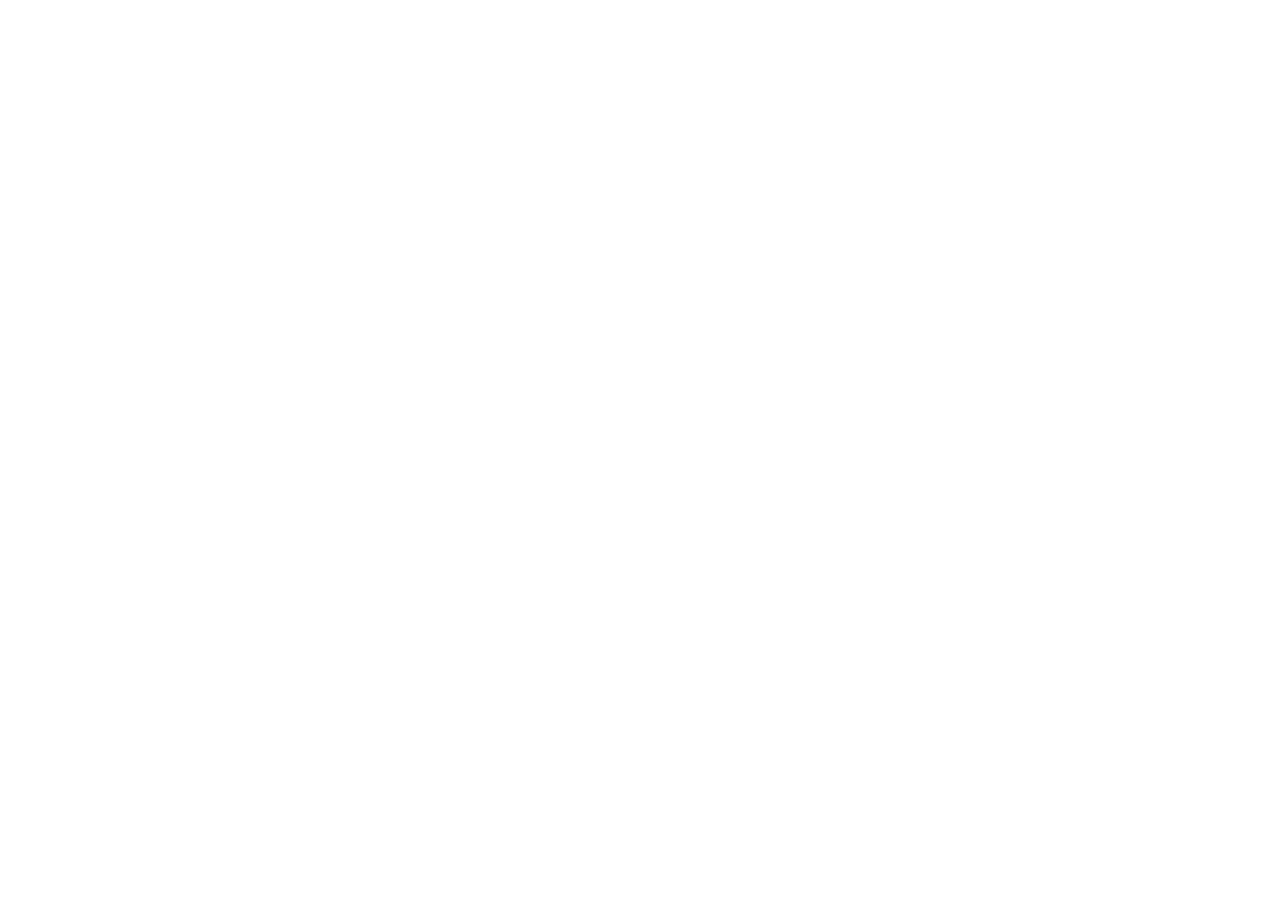
==== index.html @ 61882169 "Shabikny" ====
<!doctype html>
<html lang="en">

<head>
  <meta charset="utf-8">
  <title>Shabikny</title>
  <base href="/">
  <meta name="viewport" content="width=device-width, initial-scale=1">
  <link rel="icon" type="image/x-icon" href="favicon.ico">
  <link href="https://fonts.googleapis.com/css?family=Roboto:300,400,500&display=swap" rel="stylesheet">
  <link href="https://fonts.googleapis.com/icon?family=Material+Icons" rel="stylesheet">
  <link rel="stylesheet" href="https://www.w3schools.com/w3css/4/w3.css">
  <link rel="stylesheet" href="https://www.w3schools.com/lib/w3-theme-black.css">
  <link rel="stylesheet" href="https://cdnjs.cloudflare.com/ajax/libs/font-awesome/4.7.0/css/font-awesome.min.css">
</head>

<body>
  <app-root></app-root>
<script src="runtime-es2015.js" type="module"></script><script src="runtime-es5.js" nomodule defer></script><script src="polyfills-es5.js" nomodule defer></script><script src="polyfills-es2015.js" type="module"></script><script src="styles-es2015.js" type="module"></script><script src="styles-es5.js" nomodule defer></script><script src="vendor-es2015.js" type="module"></script><script src="vendor-es5.js" nomodule defer></script><script src="main-es2015.js" type="module"></script><script src="main-es5.js" nomodule defer></script></body>

</html>
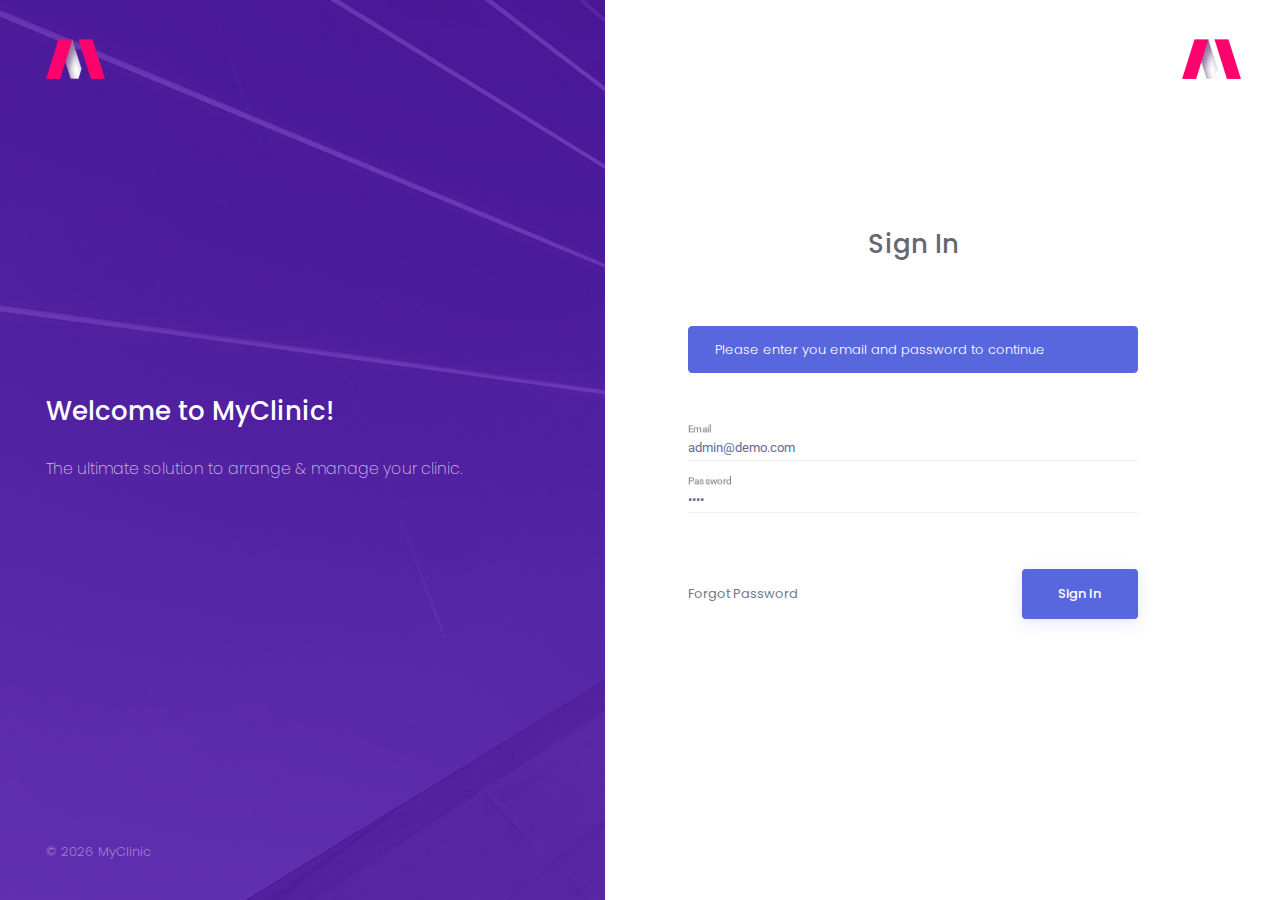
==== commit f8d8b89e: "MyClinic" ====
--- a/index.html
+++ b/index.html
@@ -1,21 +1,35 @@
 <!doctype html>
+<!--
+Theme: Metronic - The Ultimate Bootstrap Admin Theme
+Author: KeenThemes
+Website: http://www.keenthemes.com/
+Contact: support@keenthemes.com
+Follow: www.twitter.com/keenthemes
+Dribbble: www.dribbble.com/keenthemes
+Like: www.facebook.com/keenthemes
+License: You must have a valid license purchased only from https://themeforest.net/item/metronic-responsive-admin-dashboard-template/4021469/ in order to legally use the theme for your project.
+-->
 <html lang="en">
 
 <head>
-  <meta charset="utf-8">
-  <title>Shabikny</title>
-  <base href="/">
-  <meta name="viewport" content="width=device-width, initial-scale=1">
-  <link rel="icon" type="image/x-icon" href="favicon.ico">
-  <link href="https://fonts.googleapis.com/css?family=Roboto:300,400,500&display=swap" rel="stylesheet">
-  <link href="https://fonts.googleapis.com/icon?family=Material+Icons" rel="stylesheet">
-  <link rel="stylesheet" href="https://www.w3schools.com/w3css/4/w3.css">
-  <link rel="stylesheet" href="https://www.w3schools.com/lib/w3-theme-black.css">
-  <link rel="stylesheet" href="https://cdnjs.cloudflare.com/ajax/libs/font-awesome/4.7.0/css/font-awesome.min.css">
-</head>
+	<meta charset="utf-8">
+	<title>Metronic | Angular Demo</title>
+	<base href="/">
 
-<body>
-  <app-root></app-root>
-<script src="runtime-es2015.js" type="module"></script><script src="runtime-es5.js" nomodule defer></script><script src="polyfills-es5.js" nomodule defer></script><script src="polyfills-es2015.js" type="module"></script><script src="styles-es2015.js" type="module"></script><script src="styles-es5.js" nomodule defer></script><script src="vendor-es2015.js" type="module"></script><script src="vendor-es5.js" nomodule defer></script><script src="main-es2015.js" type="module"></script><script src="main-es5.js" nomodule defer></script></body>
+	<meta name="viewport" content="width=device-width, initial-scale=1">
+	<link rel="icon" type="image/x-icon" href="./assets/media/logos/favicon.ico">
+	<link href="https://fonts.googleapis.com/css?family=Poppins:300,400,500,600,700|Roboto:300,400,500,600,700" rel="stylesheet">
+
+	<script src="assets/js/global/components/base/util.js" type="application/javascript"></script>
+	<script src="assets/js/global/components/base/header.js" type="application/javascript"></script>
+	<script src="assets/js/global/components/base/menu.js" type="application/javascript"></script>
+	<script src="assets/js/global/components/base/offcanvas.js" type="application/javascript"></script>
+	<script src="assets/js/global/components/base/scrolltop.js" type="application/javascript"></script>
+	<script src="assets/js/global/components/base/toggle.js" type="application/javascript"></script>
+	<script src="assets/js/global/components/base/dialog.js" type="application/javascript"></script>
+	<script src="assets/js/global/components/base/wizard.js" type="application/javascript"></script>
+<link rel="stylesheet" href="styles.fde27411125c45c0a2b6.css"></head>
+
+<body kt-root><script src="runtime.5b8674926653d97245d5.js"></script><script src="polyfills-es5.cee3c1b60bf118db6c8b.js" nomodule></script><script src="polyfills.33079eadf3aae52dfdfa.js"></script><script src="main.d220996e0003d3b211d5.js"></script></body>
 
 </html>
--- a/styles.fde27411125c45c0a2b6.css
+++ b/styles.fde27411125c45c0a2b6.css
@@ -0,0 +1,28 @@
+@charset "UTF-8";.mat-input-element{caret-color:#3f51b5;caret-color:#5d78ff}.mat-accent .mat-input-element{caret-color:#ff4081}.mat-form-field-invalid .mat-input-element,.mat-warn .mat-input-element{caret-color:#f44336}.mat-progress-bar-background{fill:#c5cae9}.mat-progress-bar.mat-accent .mat-progress-bar-background{fill:#ff80ab}.mat-progress-bar.mat-warn .mat-progress-bar-background{fill:#ffcdd2}.mat-progress-spinner circle,.mat-spinner circle{stroke:#3f51b5;stroke:#5d78ff}.mat-progress-spinner.mat-accent circle,.mat-spinner.mat-accent circle{stroke:#ff4081}.mat-progress-spinner.mat-warn circle,.mat-spinner.mat-warn circle{stroke:#f44336}@font-face{font-family:'Material Icons';font-style:normal;font-weight:400;src:url(MaterialIcons-Regular.e79bfd88537def476913.eot);src:local('Material Icons'),local('MaterialIcons-Regular'),url(MaterialIcons-Regular.570eb83859dc23dd0eec.woff2) format('woff2'),url(MaterialIcons-Regular.012cf6a10129e2275d79.woff) format('woff'),url(MaterialIcons-Regular.a37b0c01c0baf1888ca8.ttf) format('truetype')}.material-icons{font-family:'Material Icons';font-weight:400;font-style:normal;display:inline-block;line-height:1;text-transform:none;letter-spacing:normal;word-wrap:normal;white-space:nowrap;direction:ltr;-webkit-font-smoothing:antialiased;text-rendering:optimizeLegibility;-moz-osx-font-smoothing:grayscale;-webkit-font-feature-settings:'liga';font-feature-settings:'liga'}.hljs{display:block;overflow-x:auto;padding:.5em;background:#fff;color:#000}.hljs-comment,.hljs-quote{color:#800}.hljs-keyword,.hljs-name,.hljs-section,.hljs-selector-tag,.hljs-title{color:#008}.hljs-template-variable,.hljs-variable{color:#660}.hljs-regexp,.hljs-selector-attr,.hljs-selector-pseudo,.hljs-string{color:#080}.hljs-bullet,.hljs-link,.hljs-literal,.hljs-meta,.hljs-number,.hljs-symbol{color:#066}.hljs-attr,.hljs-built_in,.hljs-builtin-name,.hljs-doctag,.hljs-params,.hljs-title,.hljs-type{color:#606}.hljs-attribute,.hljs-subst{color:#000}.hljs-formula{background-color:#eee;font-style:italic}.hljs-selector-class,.hljs-selector-id{color:#9b703f}.hljs-addition{background-color:#baeeba}.hljs-deletion{background-color:#ffc8bd}.hljs-doctag,.hljs-strong{font-weight:700}.hljs-emphasis{font-style:italic}@media (min-width:1025px){.kt-header-base-light .kt-header{background-color:#fff;border-bottom:1px solid #eff0f6}.kt-header--fixed:not(.kt-subheader--fixed) .kt-header-base-light .kt-header{border-bottom:0;box-shadow:0 0 40px 0 rgba(82,63,105,.1)}.kt-header-base-light .kt-header .kt-header-menu .kt-menu__nav>.kt-menu__item>.kt-menu__link{border-radius:4px}.kt-header-base-light .kt-header .kt-header-menu .kt-menu__nav>.kt-menu__item>.kt-menu__link .kt-menu__link-text{color:#6c7293;font-weight:500}.kt-header-base-light .kt-header .kt-header-menu .kt-menu__nav>.kt-menu__item>.kt-menu__link .kt-menu__hor-arrow,.kt-header-base-light .kt-header .kt-header-menu .kt-menu__nav>.kt-menu__item>.kt-menu__link .kt-menu__hor-icon{color:#c8cde8}.kt-header-base-light .kt-header .kt-header-menu .kt-menu__nav>.kt-menu__item.kt-menu__item--active>.kt-menu__link,.kt-header-base-light .kt-header .kt-header-menu .kt-menu__nav>.kt-menu__item.kt-menu__item--here>.kt-menu__link,.kt-header-base-light .kt-header .kt-header-menu .kt-menu__nav>.kt-menu__item:hover>.kt-menu__link{background-color:rgba(77,89,149,.06)}.kt-header-base-light .kt-header .kt-header-menu .kt-menu__nav>.kt-menu__item.kt-menu__item--active>.kt-menu__link .kt-menu__hor-arrow,.kt-header-base-light .kt-header .kt-header-menu .kt-menu__nav>.kt-menu__item.kt-menu__item--active>.kt-menu__link .kt-menu__hor-icon,.kt-header-base-light .kt-header .kt-header-menu .kt-menu__nav>.kt-menu__item.kt-menu__item--active>.kt-menu__link .kt-menu__link-text,.kt-header-base-light .kt-header .kt-header-menu .kt-menu__nav>.kt-menu__item.kt-menu__item--here>.kt-menu__link .kt-menu__hor-arrow,.kt-header-base-light .kt-header .kt-header-menu .kt-menu__nav>.kt-menu__item.kt-menu__item--here>.kt-menu__link .kt-menu__hor-icon,.kt-header-base-light .kt-header .kt-header-menu .kt-menu__nav>.kt-menu__item.kt-menu__item--here>.kt-menu__link .kt-menu__link-text,.kt-header-base-light .kt-header .kt-header-menu .kt-menu__nav>.kt-menu__item:hover>.kt-menu__link .kt-menu__hor-arrow,.kt-header-base-light .kt-header .kt-header-menu .kt-menu__nav>.kt-menu__item:hover>.kt-menu__link .kt-menu__hor-icon,.kt-header-base-light .kt-header .kt-header-menu .kt-menu__nav>.kt-menu__item:hover>.kt-menu__link .kt-menu__link-text{color:#5d78ff}}.kt-aside-secondary--enabled .kt-header-base-light .kt-header .kt-header__topbar{padding-right:0}.kt-header-base-light .kt-header .kt-header__topbar .kt-header__topbar-item .kt-header__topbar-icon i{transition:all .3s;color:#c8cad5}.kt-header-base-light .kt-header .kt-header__topbar .kt-header__topbar-item .kt-header__topbar-icon svg g [fill]{fill:#5d78ff}.kt-header-base-light .kt-header .kt-header__topbar .kt-header__topbar-item.kt-header__topbar-item--user .kt-header__topbar-user .kt-header__topbar-welcome{transition:all .3s;color:#959cb6}.kt-header-base-light .kt-header .kt-header__topbar .kt-header__topbar-item.kt-header__topbar-item--user .kt-header__topbar-user .kt-header__topbar-username{transition:all .3s;color:#6c7293}.kt-header-base-light .kt-header .kt-header__topbar .kt-header__topbar-item.kt-header__topbar-item--user .kt-header__topbar-user .kt-badge.kt-badge--username{height:35px;width:35px;font-size:1.4rem;font-weight:600}.kt-header-base-light .kt-header .kt-header__topbar .kt-header__topbar-item.kt-header__topbar-item--quick-panel .kt-header__topbar-icon i{color:#c8cad5}.kt-header-base-light .kt-header .kt-header__topbar .kt-header__topbar-item.show .kt-header__topbar-icon,.kt-header-base-light .kt-header .kt-header__topbar .kt-header__topbar-item:hover .kt-header__topbar-icon{transition:all .3s;background-color:rgba(77,89,149,.06)}.kt-header-base-light .kt-header .kt-header__topbar .kt-header__topbar-item.show .kt-header__topbar-icon i,.kt-header-base-light .kt-header .kt-header__topbar .kt-header__topbar-item:hover .kt-header__topbar-icon i{transition:all .3s;color:#5d78ff}.kt-header-base-light .kt-header .kt-header__topbar .kt-header__topbar-item.show.kt-header__topbar-item--user .kt-header__topbar-user,.kt-header-base-light .kt-header .kt-header__topbar .kt-header__topbar-item:hover.kt-header__topbar-item--user .kt-header__topbar-user{transition:all .3s;background-color:rgba(77,89,149,.06)}.kt-aside-secondary--enabled .kt-header-base-light .kt-header .kt-header__topbar .kt-header__topbar-item.show.kt-header__topbar-item--quick-panel,.kt-aside-secondary--enabled .kt-header-base-light .kt-header .kt-header__topbar .kt-header__topbar-item:hover.kt-header__topbar-item--quick-panel{transition:all .3s;background-color:#5d78ff}.kt-aside-secondary--enabled .kt-header-base-light .kt-header .kt-header__topbar .kt-header__topbar-item.show.kt-header__topbar-item--quick-panel .kt-header__topbar-icon,.kt-aside-secondary--enabled .kt-header-base-light .kt-header .kt-header__topbar .kt-header__topbar-item:hover.kt-header__topbar-item--quick-panel .kt-header__topbar-icon{transition:all .3s;background-color:transparent!important}.kt-aside-secondary--enabled .kt-header-base-light .kt-header .kt-header__topbar .kt-header__topbar-item.show.kt-header__topbar-item--quick-panel .kt-header__topbar-icon i,.kt-aside-secondary--enabled .kt-header-base-light .kt-header .kt-header__topbar .kt-header__topbar-item:hover.kt-header__topbar-item--quick-panel .kt-header__topbar-icon i{transition:all .3s;color:#fff}.kt-header-base-light .kt-header .kt-header__topbar .kt-header__topbar-item.kt-header__topbar-item--search .kt-input-icon .kt-input-icon__icon i{color:#74788d}@media (max-width:1024px){.kt-header-base-light .kt-header-mobile{box-shadow:0 0 40px 0 rgba(82,63,105,.1)}.kt-header-base-light .kt-header__topbar{background-color:#fff;box-shadow:none}.kt-header-base-light .kt-header__topbar--mobile-on .kt-header-mobile{box-shadow:none;border-bottom-color:transparent}.kt-header-base-light .kt-header__topbar--mobile-on .kt-header__topbar{box-shadow:0 0 40px 0 rgba(82,63,105,.1);border-top:1px solid #ebedf2}}@media (min-width:1025px){.kt-header-base-dark .kt-header{background-color:#1e1e2d;box-shadow:0 0 40px 0 rgba(82,63,105,.1)}.kt-header-base-dark .kt-header .kt-header-menu .kt-menu__nav>.kt-menu__item>.kt-menu__link{border-radius:4px}.kt-header-base-dark .kt-header .kt-header-menu .kt-menu__nav>.kt-menu__item>.kt-menu__link .kt-menu__link-text{color:#c0c4d1;font-weight:500}.kt-header-base-dark .kt-header .kt-header-menu .kt-menu__nav>.kt-menu__item>.kt-menu__link .kt-menu__hor-arrow,.kt-header-base-dark .kt-header .kt-header-menu .kt-menu__nav>.kt-menu__item>.kt-menu__link .kt-menu__hor-icon{color:#677191}.kt-header-base-dark .kt-header .kt-header-menu .kt-menu__nav>.kt-menu__item.kt-menu__item--active>.kt-menu__link,.kt-header-base-dark .kt-header .kt-header-menu .kt-menu__nav>.kt-menu__item.kt-menu__item--here>.kt-menu__link,.kt-header-base-dark .kt-header .kt-header-menu .kt-menu__nav>.kt-menu__item:hover>.kt-menu__link{background-color:#282f48}.kt-header-base-dark .kt-header .kt-header-menu .kt-menu__nav>.kt-menu__item.kt-menu__item--active>.kt-menu__link .kt-menu__hor-arrow,.kt-header-base-dark .kt-header .kt-header-menu .kt-menu__nav>.kt-menu__item.kt-menu__item--active>.kt-menu__link .kt-menu__hor-icon,.kt-header-base-dark .kt-header .kt-header-menu .kt-menu__nav>.kt-menu__item.kt-menu__item--active>.kt-menu__link .kt-menu__link-text,.kt-header-base-dark .kt-header .kt-header-menu .kt-menu__nav>.kt-menu__item.kt-menu__item--here>.kt-menu__link .kt-menu__hor-arrow,.kt-header-base-dark .kt-header .kt-header-menu .kt-menu__nav>.kt-menu__item.kt-menu__item--here>.kt-menu__link .kt-menu__hor-icon,.kt-header-base-dark .kt-header .kt-header-menu .kt-menu__nav>.kt-menu__item.kt-menu__item--here>.kt-menu__link .kt-menu__link-text,.kt-header-base-dark .kt-header .kt-header-menu .kt-menu__nav>.kt-menu__item:hover>.kt-menu__link .kt-menu__hor-arrow,.kt-header-base-dark .kt-header .kt-header-menu .kt-menu__nav>.kt-menu__item:hover>.kt-menu__link .kt-menu__hor-icon,.kt-header-base-dark .kt-header .kt-header-menu .kt-menu__nav>.kt-menu__item:hover>.kt-menu__link .kt-menu__link-text{color:#fff}}.kt-header-base-dark .kt-header .kt-header__topbar{padding-right:15px}.kt-aside-secondary--enabled .kt-header-base-dark .kt-header .kt-header__topbar{padding-right:0}.kt-header-base-dark .kt-header .kt-header__topbar .kt-header__topbar-item .kt-header__topbar-icon i{color:#6e7899}.kt-header-base-dark .kt-header .kt-header__topbar .kt-header__topbar-item .kt-header__topbar-icon svg g [fill]{fill:#6e7899}.kt-header-base-dark .kt-header .kt-header__topbar .kt-header__topbar-item.kt-header__topbar-item--user .kt-header__topbar-welcome{color:#6b7594}.kt-header-base-dark .kt-header .kt-header__topbar .kt-header__topbar-item.kt-header__topbar-item--user .kt-header__topbar-username{color:#c0c4d1}.kt-header-base-dark .kt-header .kt-header__topbar .kt-header__topbar-item.kt-header__topbar--quick-panel-toggler .kt-header__topbar-icon i{color:#6e7899}.kt-header-base-dark .kt-header .kt-header__topbar .kt-header__topbar-item.show .kt-header__topbar-icon,.kt-header-base-dark .kt-header .kt-header__topbar .kt-header__topbar-item:hover .kt-header__topbar-icon{background-color:#282f48}.kt-header-base-dark .kt-header .kt-header__topbar .kt-header__topbar-item.show .kt-header__topbar-icon i,.kt-header-base-dark .kt-header .kt-header__topbar .kt-header__topbar-item:hover .kt-header__topbar-icon i{color:#fff}.kt-header-base-dark .kt-header .kt-header__topbar .kt-header__topbar-item.show .kt-header__topbar-icon svg g [fill],.kt-header-base-dark .kt-header .kt-header__topbar .kt-header__topbar-item:hover .kt-header__topbar-icon svg g [fill]{fill:#fff}.kt-header-base-dark .kt-header .kt-header__topbar .kt-header__topbar-item.show.kt-header__topbar-item--user .kt-header__topbar-user,.kt-header-base-dark .kt-header .kt-header__topbar .kt-header__topbar-item:hover.kt-header__topbar-item--user .kt-header__topbar-user{transition:all .3s;background-color:#282f48}.kt-header-base-dark .kt-header .kt-header__topbar .kt-header__topbar-item.show.kt-header__topbar-item--user .kt-header__topbar-user .kt-header__topbar-username,.kt-header-base-dark .kt-header .kt-header__topbar .kt-header__topbar-item:hover.kt-header__topbar-item--user .kt-header__topbar-user .kt-header__topbar-username{color:#fff}.kt-header-base-dark .kt-header .kt-header__topbar .kt-header__topbar-item.show.kt-header__topbar--quick-panel-toggler,.kt-header-base-dark .kt-header .kt-header__topbar .kt-header__topbar-item:hover.kt-header__topbar--quick-panel-toggler{background-color:#5d78ff}.kt-header-base-dark .kt-header .kt-header__topbar .kt-header__topbar-item.show.kt-header__topbar--quick-panel-toggler .kt-header__topbar-icon i,.kt-header-base-dark .kt-header .kt-header__topbar .kt-header__topbar-item:hover.kt-header__topbar--quick-panel-toggler .kt-header__topbar-icon i{color:#fff}.kt-header-base-dark .kt-header .kt-header__topbar .kt-header__topbar-item.kt-header__topbar-item--search .kt-input-icon .kt-input-icon__icon i{color:#74788d}@media (max-width:1024px){.kt-header-base-dark .kt-header-menu-wrapper{background-color:#1e1e2d}.kt-header-base-dark .kt-header-menu-wrapper .ps>.ps__rail-x{background:0 0}.kt-header-base-dark .kt-header-menu-wrapper .ps>.ps__rail-x:focus,.kt-header-base-dark .kt-header-menu-wrapper .ps>.ps__rail-x:hover{opacity:1;background:0 0}.kt-header-base-dark .kt-header-menu-wrapper .ps>.ps__rail-x:focus>.ps__thumb-x,.kt-header-base-dark .kt-header-menu-wrapper .ps>.ps__rail-x:hover>.ps__thumb-x{opacity:1}.kt-header-base-dark .kt-header-menu-wrapper .ps>.ps__rail-x>.ps__thumb-x{background:#637099;opacity:1}.kt-header-base-dark .kt-header-menu-wrapper .ps>.ps__rail-x>.ps__thumb-x:focus,.kt-header-base-dark .kt-header-menu-wrapper .ps>.ps__rail-x>.ps__thumb-x:hover{opacity:1;background:#637099}.kt-header-base-dark .kt-header-menu-wrapper .ps>.ps__rail-y{background:0 0}.kt-header-base-dark .kt-header-menu-wrapper .ps>.ps__rail-y:focus,.kt-header-base-dark .kt-header-menu-wrapper .ps>.ps__rail-y:hover{background:0 0;opacity:1}.kt-header-base-dark .kt-header-menu-wrapper .ps>.ps__rail-y:focus>.ps__thumb-y,.kt-header-base-dark .kt-header-menu-wrapper .ps>.ps__rail-y:hover>.ps__thumb-y{opacity:1}.kt-header-base-dark .kt-header-menu-wrapper .ps>.ps__rail-y>.ps__thumb-y{background:#637099;opacity:1}.kt-header-base-dark .kt-header-menu-wrapper .ps>.ps__rail-y>.ps__thumb-y:focus,.kt-header-base-dark .kt-header-menu-wrapper .ps>.ps__rail-y>.ps__thumb-y:hover{opacity:1;background:#637099}.kt-header-base-dark .kt-header__topbar{background-color:#1e1e2d;box-shadow:none}.kt-header-base-dark .kt-header__topbar--mobile-on .kt-header__topbar{box-shadow:0 0 40px 0 rgba(82,63,105,.1);border-top:1px solid #2e3448}}@media (max-width:1024px) and (min-width:1025px){.kt-header-base-dark .kt-header-menu .kt-menu__nav>.kt-menu__item>.kt-menu__link{background-color:none}.kt-header-base-dark .kt-header-menu .kt-menu__nav>.kt-menu__item>.kt-menu__link .kt-menu__link-icon svg g [fill],.kt-header-base-dark .kt-header-menu .kt-menu__nav>.kt-menu__item>.kt-menu__link .kt-menu__link-icon svg:hover g [fill]{transition:fill .3s ease}.kt-header-base-dark .kt-header-menu .kt-menu__nav>.kt-menu__item>.kt-menu__link .kt-menu__link-bullet.kt-menu__link-bullet--dot>span,.kt-header-base-dark .kt-header-menu .kt-menu__nav>.kt-menu__item>.kt-menu__link .kt-menu__link-bullet.kt-menu__link-bullet--line>span{background-color:#9096b8}.kt-header-base-dark .kt-header-menu .kt-menu__nav>.kt-menu__item>.kt-menu__link .kt-menu__link-text{color:#9096b8}.kt-header-base-dark .kt-header-menu .kt-menu__nav>.kt-menu__item>.kt-menu__link .kt-menu__hor-arrow{color:#6c7293}.kt-header-base-dark .kt-header-menu .kt-menu__nav>.kt-menu__item.kt-menu__item--active>.kt-menu__link{background-color:none}.kt-header-base-dark .kt-header-menu .kt-menu__nav>.kt-menu__item.kt-menu__item--active>.kt-menu__link .kt-menu__link-icon svg g [fill],.kt-header-base-dark .kt-header-menu .kt-menu__nav>.kt-menu__item.kt-menu__item--active>.kt-menu__link .kt-menu__link-icon svg:hover g [fill]{transition:fill .3s ease}.kt-header-base-dark .kt-header-menu .kt-menu__nav>.kt-menu__item.kt-menu__item--active>.kt-menu__link .kt-menu__link-bullet.kt-menu__link-bullet--dot>span,.kt-header-base-dark .kt-header-menu .kt-menu__nav>.kt-menu__item.kt-menu__item--active>.kt-menu__link .kt-menu__link-bullet.kt-menu__link-bullet--line>span{background-color:#5d78ff}.kt-header-base-dark .kt-header-menu .kt-menu__nav>.kt-menu__item.kt-menu__item--active>.kt-menu__link .kt-menu__link-text,.kt-header-base-dark .kt-header-menu .kt-menu__nav>.kt-menu__item.kt-menu__item--active>.kt-menu__link>.kt-menu__hor-arrow{color:#5d78ff}.kt-header-base-dark .kt-header-menu .kt-menu__nav>.kt-menu__item.kt-menu__item--here>.kt-menu__link{background-color:none}.kt-header-base-dark .kt-header-menu .kt-menu__nav>.kt-menu__item.kt-menu__item--here>.kt-menu__link .kt-menu__link-icon svg g [fill],.kt-header-base-dark .kt-header-menu .kt-menu__nav>.kt-menu__item.kt-menu__item--here>.kt-menu__link .kt-menu__link-icon svg:hover g [fill]{transition:fill .3s ease}.kt-header-base-dark .kt-header-menu .kt-menu__nav>.kt-menu__item.kt-menu__item--here>.kt-menu__link .kt-menu__link-bullet.kt-menu__link-bullet--dot>span,.kt-header-base-dark .kt-header-menu .kt-menu__nav>.kt-menu__item.kt-menu__item--here>.kt-menu__link .kt-menu__link-bullet.kt-menu__link-bullet--line>span{background-color:#5d78ff}.kt-header-base-dark .kt-header-menu .kt-menu__nav>.kt-menu__item.kt-menu__item--here>.kt-menu__link .kt-menu__link-text,.kt-header-base-dark .kt-header-menu .kt-menu__nav>.kt-menu__item.kt-menu__item--here>.kt-menu__link>.kt-menu__hor-arrow{color:#5d78ff}.kt-header-base-dark .kt-header-menu .kt-menu__nav>.kt-menu__item.kt-menu__item--hover:not(.kt-menu__item--here):not(.kt-menu__item--active)>.kt-menu__link,.kt-header-base-dark .kt-header-menu .kt-menu__nav>.kt-menu__item:hover:not(.kt-menu__item--here):not(.kt-menu__item--active)>.kt-menu__link{background-color:none}.kt-header-base-dark .kt-header-menu .kt-menu__nav>.kt-menu__item.kt-menu__item--hover:not(.kt-menu__item--here):not(.kt-menu__item--active)>.kt-menu__link .kt-menu__link-icon svg g [fill],.kt-header-base-dark .kt-header-menu .kt-menu__nav>.kt-menu__item.kt-menu__item--hover:not(.kt-menu__item--here):not(.kt-menu__item--active)>.kt-menu__link .kt-menu__link-icon svg:hover g [fill],.kt-header-base-dark .kt-header-menu .kt-menu__nav>.kt-menu__item:hover:not(.kt-menu__item--here):not(.kt-menu__item--active)>.kt-menu__link .kt-menu__link-icon svg g [fill],.kt-header-base-dark .kt-header-menu .kt-menu__nav>.kt-menu__item:hover:not(.kt-menu__item--here):not(.kt-menu__item--active)>.kt-menu__link .kt-menu__link-icon svg:hover g [fill]{transition:fill .3s ease}.kt-header-base-dark .kt-header-menu .kt-menu__nav>.kt-menu__item.kt-menu__item--hover:not(.kt-menu__item--here):not(.kt-menu__item--active)>.kt-menu__link .kt-menu__link-bullet.kt-menu__link-bullet--dot>span,.kt-header-base-dark .kt-header-menu .kt-menu__nav>.kt-menu__item.kt-menu__item--hover:not(.kt-menu__item--here):not(.kt-menu__item--active)>.kt-menu__link .kt-menu__link-bullet.kt-menu__link-bullet--line>span,.kt-header-base-dark .kt-header-menu .kt-menu__nav>.kt-menu__item:hover:not(.kt-menu__item--here):not(.kt-menu__item--active)>.kt-menu__link .kt-menu__link-bullet.kt-menu__link-bullet--dot>span,.kt-header-base-dark .kt-header-menu .kt-menu__nav>.kt-menu__item:hover:not(.kt-menu__item--here):not(.kt-menu__item--active)>.kt-menu__link .kt-menu__link-bullet.kt-menu__link-bullet--line>span{background-color:#5d78ff}.kt-header-base-dark .kt-header-menu .kt-menu__nav>.kt-menu__item.kt-menu__item--hover:not(.kt-menu__item--here):not(.kt-menu__item--active)>.kt-menu__link .kt-menu__link-text,.kt-header-base-dark .kt-header-menu .kt-menu__nav>.kt-menu__item.kt-menu__item--hover:not(.kt-menu__item--here):not(.kt-menu__item--active)>.kt-menu__link>.kt-menu__hor-arrow,.kt-header-base-dark .kt-header-menu .kt-menu__nav>.kt-menu__item:hover:not(.kt-menu__item--here):not(.kt-menu__item--active)>.kt-menu__link .kt-menu__link-text,.kt-header-base-dark .kt-header-menu .kt-menu__nav>.kt-menu__item:hover:not(.kt-menu__item--here):not(.kt-menu__item--active)>.kt-menu__link>.kt-menu__hor-arrow{color:#5d78ff}.kt-header-base-dark .kt-header-menu .kt-menu__nav>.kt-menu__item .kt-menu__submenu{background-color:#1e1e2d;box-shadow:0 0 50px 0 rgba(82,63,105,.15)}.kt-header-base-dark .kt-header-menu .kt-menu__nav>.kt-menu__item .kt-menu__submenu>.kt-menu__subnav>.kt-menu__item>.kt-menu__link{background-color:transparent}.kt-header-base-dark .kt-header-menu .kt-menu__nav>.kt-menu__item .kt-menu__submenu>.kt-menu__subnav>.kt-menu__item>.kt-menu__link .kt-menu__link-icon{color:#494b74}.kt-header-base-dark .kt-header-menu .kt-menu__nav>.kt-menu__item .kt-menu__submenu>.kt-menu__subnav>.kt-menu__item>.kt-menu__link .kt-menu__link-icon svg g [fill]{transition:fill .3s ease;fill:#494b74}.kt-header-base-dark .kt-header-menu .kt-menu__nav>.kt-menu__item .kt-menu__submenu>.kt-menu__subnav>.kt-menu__item>.kt-menu__link .kt-menu__link-icon svg:hover g [fill]{transition:fill .3s ease}.kt-header-base-dark .kt-header-menu .kt-menu__nav>.kt-menu__item .kt-menu__submenu>.kt-menu__subnav>.kt-menu__item>.kt-menu__link .kt-menu__link-bullet.kt-menu__link-bullet--dot>span,.kt-header-base-dark .kt-header-menu .kt-menu__nav>.kt-menu__item .kt-menu__submenu>.kt-menu__subnav>.kt-menu__item>.kt-menu__link .kt-menu__link-bullet.kt-menu__link-bullet--line>span{background-color:#494b74}.kt-header-base-dark .kt-header-menu .kt-menu__nav>.kt-menu__item .kt-menu__submenu>.kt-menu__subnav>.kt-menu__item>.kt-menu__link .kt-menu__link-text{color:#a2a3b7}.kt-header-base-dark .kt-header-menu .kt-menu__nav>.kt-menu__item .kt-menu__submenu>.kt-menu__subnav>.kt-menu__item>.kt-menu__link .kt-menu__hor-arrow{color:#494b74}.kt-header-base-dark .kt-header-menu .kt-menu__nav>.kt-menu__item .kt-menu__submenu>.kt-menu__subnav>.kt-menu__item.kt-menu__item--active>.kt-menu__link{background-color:#1b1b28}.kt-header-base-dark .kt-header-menu .kt-menu__nav>.kt-menu__item .kt-menu__submenu>.kt-menu__subnav>.kt-menu__item.kt-menu__item--active>.kt-menu__link .kt-menu__link-icon{color:#5d78ff}.kt-header-base-dark .kt-header-menu .kt-menu__nav>.kt-menu__item .kt-menu__submenu>.kt-menu__subnav>.kt-menu__item.kt-menu__item--active>.kt-menu__link .kt-menu__link-icon svg g [fill]{transition:fill .3s ease;fill:#5d78ff}.kt-header-base-dark .kt-header-menu .kt-menu__nav>.kt-menu__item .kt-menu__submenu>.kt-menu__subnav>.kt-menu__item.kt-menu__item--active>.kt-menu__link .kt-menu__link-icon svg:hover g [fill]{transition:fill .3s ease}.kt-header-base-dark .kt-header-menu .kt-menu__nav>.kt-menu__item .kt-menu__submenu>.kt-menu__subnav>.kt-menu__item.kt-menu__item--active>.kt-menu__link .kt-menu__link-bullet.kt-menu__link-bullet--dot>span,.kt-header-base-dark .kt-header-menu .kt-menu__nav>.kt-menu__item .kt-menu__submenu>.kt-menu__subnav>.kt-menu__item.kt-menu__item--active>.kt-menu__link .kt-menu__link-bullet.kt-menu__link-bullet--line>span{background-color:#5d78ff}.kt-header-base-dark .kt-header-menu .kt-menu__nav>.kt-menu__item .kt-menu__submenu>.kt-menu__subnav>.kt-menu__item.kt-menu__item--active>.kt-menu__link .kt-menu__link-text{color:#fff}.kt-header-base-dark .kt-header-menu .kt-menu__nav>.kt-menu__item .kt-menu__submenu>.kt-menu__subnav>.kt-menu__item.kt-menu__item--active>.kt-menu__link>.kt-menu__hor-arrow,.kt-header-base-dark .kt-header-menu .kt-menu__nav>.kt-menu__item .kt-menu__submenu>.kt-menu__subnav>.kt-menu__item.kt-menu__item--here>.kt-menu__link .kt-menu__link-icon{color:#5d78ff}.kt-header-base-dark .kt-header-menu .kt-menu__nav>.kt-menu__item .kt-menu__submenu>.kt-menu__subnav>.kt-menu__item.kt-menu__item--here>.kt-menu__link .kt-menu__link-icon svg g [fill]{transition:fill .3s ease;fill:#5d78ff}.kt-header-base-dark .kt-header-menu .kt-menu__nav>.kt-menu__item .kt-menu__submenu>.kt-menu__subnav>.kt-menu__item.kt-menu__item--here>.kt-menu__link .kt-menu__link-icon svg:hover g [fill]{transition:fill .3s ease}.kt-header-base-dark .kt-header-menu .kt-menu__nav>.kt-menu__item .kt-menu__submenu>.kt-menu__subnav>.kt-menu__item.kt-menu__item--here>.kt-menu__link .kt-menu__link-bullet.kt-menu__link-bullet--dot>span,.kt-header-base-dark .kt-header-menu .kt-menu__nav>.kt-menu__item .kt-menu__submenu>.kt-menu__subnav>.kt-menu__item.kt-menu__item--here>.kt-menu__link .kt-menu__link-bullet.kt-menu__link-bullet--line>span{background-color:#5d78ff}.kt-header-base-dark .kt-header-menu .kt-menu__nav>.kt-menu__item .kt-menu__submenu>.kt-menu__subnav>.kt-menu__item.kt-menu__item--here>.kt-menu__link .kt-menu__link-text{color:#fff}.kt-header-base-dark .kt-header-menu .kt-menu__nav>.kt-menu__item .kt-menu__submenu>.kt-menu__subnav>.kt-menu__item.kt-menu__item--here>.kt-menu__link>.kt-menu__hor-arrow{color:#5d78ff}.kt-header-base-dark .kt-header-menu .kt-menu__nav>.kt-menu__item .kt-menu__submenu>.kt-menu__subnav>.kt-menu__item.kt-menu__item--hover:not(.kt-menu__item--here):not(.kt-menu__item--active)>.kt-menu__link,.kt-header-base-dark .kt-header-menu .kt-menu__nav>.kt-menu__item .kt-menu__submenu>.kt-menu__subnav>.kt-menu__item:hover:not(.kt-menu__item--here):not(.kt-menu__item--active)>.kt-menu__link{background-color:#1b1b28}.kt-header-base-dark .kt-header-menu .kt-menu__nav>.kt-menu__item .kt-menu__submenu>.kt-menu__subnav>.kt-menu__item.kt-menu__item--hover:not(.kt-menu__item--here):not(.kt-menu__item--active)>.kt-menu__link .kt-menu__link-icon,.kt-header-base-dark .kt-header-menu .kt-menu__nav>.kt-menu__item .kt-menu__submenu>.kt-menu__subnav>.kt-menu__item:hover:not(.kt-menu__item--here):not(.kt-menu__item--active)>.kt-menu__link .kt-menu__link-icon{color:#5d78ff}.kt-header-base-dark .kt-header-menu .kt-menu__nav>.kt-menu__item .kt-menu__submenu>.kt-menu__subnav>.kt-menu__item.kt-menu__item--hover:not(.kt-menu__item--here):not(.kt-menu__item--active)>.kt-menu__link .kt-menu__link-icon svg g [fill],.kt-header-base-dark .kt-header-menu .kt-menu__nav>.kt-menu__item .kt-menu__submenu>.kt-menu__subnav>.kt-menu__item:hover:not(.kt-menu__item--here):not(.kt-menu__item--active)>.kt-menu__link .kt-menu__link-icon svg g [fill]{transition:fill .3s ease;fill:#5d78ff}.kt-header-base-dark .kt-header-menu .kt-menu__nav>.kt-menu__item .kt-menu__submenu>.kt-menu__subnav>.kt-menu__item.kt-menu__item--hover:not(.kt-menu__item--here):not(.kt-menu__item--active)>.kt-menu__link .kt-menu__link-icon svg:hover g [fill],.kt-header-base-dark .kt-header-menu .kt-menu__nav>.kt-menu__item .kt-menu__submenu>.kt-menu__subnav>.kt-menu__item:hover:not(.kt-menu__item--here):not(.kt-menu__item--active)>.kt-menu__link .kt-menu__link-icon svg:hover g [fill]{transition:fill .3s ease}.kt-header-base-dark .kt-header-menu .kt-menu__nav>.kt-menu__item .kt-menu__submenu>.kt-menu__subnav>.kt-menu__item.kt-menu__item--hover:not(.kt-menu__item--here):not(.kt-menu__item--active)>.kt-menu__link .kt-menu__link-bullet.kt-menu__link-bullet--dot>span,.kt-header-base-dark .kt-header-menu .kt-menu__nav>.kt-menu__item .kt-menu__submenu>.kt-menu__subnav>.kt-menu__item.kt-menu__item--hover:not(.kt-menu__item--here):not(.kt-menu__item--active)>.kt-menu__link .kt-menu__link-bullet.kt-menu__link-bullet--line>span,.kt-header-base-dark .kt-header-menu .kt-menu__nav>.kt-menu__item .kt-menu__submenu>.kt-menu__subnav>.kt-menu__item:hover:not(.kt-menu__item--here):not(.kt-menu__item--active)>.kt-menu__link .kt-menu__link-bullet.kt-menu__link-bullet--dot>span,.kt-header-base-dark .kt-header-menu .kt-menu__nav>.kt-menu__item .kt-menu__submenu>.kt-menu__subnav>.kt-menu__item:hover:not(.kt-menu__item--here):not(.kt-menu__item--active)>.kt-menu__link .kt-menu__link-bullet.kt-menu__link-bullet--line>span{background-color:#5d78ff}.kt-header-base-dark .kt-header-menu .kt-menu__nav>.kt-menu__item .kt-menu__submenu>.kt-menu__subnav>.kt-menu__item.kt-menu__item--hover:not(.kt-menu__item--here):not(.kt-menu__item--active)>.kt-menu__link .kt-menu__link-text,.kt-header-base-dark .kt-header-menu .kt-menu__nav>.kt-menu__item .kt-menu__submenu>.kt-menu__subnav>.kt-menu__item:hover:not(.kt-menu__item--here):not(.kt-menu__item--active)>.kt-menu__link .kt-menu__link-text{color:#fff}.kt-header-base-dark .kt-header-menu .kt-menu__nav>.kt-menu__item .kt-menu__submenu>.kt-menu__subnav>.kt-menu__item.kt-menu__item--hover:not(.kt-menu__item--here):not(.kt-menu__item--active)>.kt-menu__link>.kt-menu__hor-arrow,.kt-header-base-dark .kt-header-menu .kt-menu__nav>.kt-menu__item .kt-menu__submenu>.kt-menu__subnav>.kt-menu__item:hover:not(.kt-menu__item--here):not(.kt-menu__item--active)>.kt-menu__link>.kt-menu__hor-arrow{color:#5d78ff}.kt-header-base-dark .kt-header-menu .kt-menu__nav>.kt-menu__item .kt-menu__submenu>.kt-menu__subnav .kt-menu__content>.kt-menu__item{border-right:1px solid rgba(73,75,116,.25)}.kt-header-base-dark .kt-header-menu .kt-menu__nav>.kt-menu__item .kt-menu__submenu>.kt-menu__subnav .kt-menu__content .kt-menu__heading>.kt-menu__link-text{color:#a2a3b7}.kt-header-base-dark .kt-header-menu .kt-menu__nav>.kt-menu__item .kt-menu__submenu>.kt-menu__subnav .kt-menu__content .kt-menu__heading>.kt-menu__link-icon{color:#494b74}.kt-header-base-dark .kt-header-menu .kt-menu__nav>.kt-menu__item .kt-menu__submenu>.kt-menu__subnav .kt-menu__content .kt-menu__inner>.kt-menu__item>.kt-menu__link{background-color:transparent}.kt-header-base-dark .kt-header-menu .kt-menu__nav>.kt-menu__item .kt-menu__submenu>.kt-menu__subnav .kt-menu__content .kt-menu__inner>.kt-menu__item>.kt-menu__link .kt-menu__link-icon{color:#494b74}.kt-header-base-dark .kt-header-menu .kt-menu__nav>.kt-menu__item .kt-menu__submenu>.kt-menu__subnav .kt-menu__content .kt-menu__inner>.kt-menu__item>.kt-menu__link .kt-menu__link-icon svg g [fill]{transition:fill .3s ease;fill:#494b74}.kt-header-base-dark .kt-header-menu .kt-menu__nav>.kt-menu__item .kt-menu__submenu>.kt-menu__subnav .kt-menu__content .kt-menu__inner>.kt-menu__item>.kt-menu__link .kt-menu__link-icon svg:hover g [fill]{transition:fill .3s ease}.kt-header-base-dark .kt-header-menu .kt-menu__nav>.kt-menu__item .kt-menu__submenu>.kt-menu__subnav .kt-menu__content .kt-menu__inner>.kt-menu__item>.kt-menu__link .kt-menu__link-bullet.kt-menu__link-bullet--dot>span,.kt-header-base-dark .kt-header-menu .kt-menu__nav>.kt-menu__item .kt-menu__submenu>.kt-menu__subnav .kt-menu__content .kt-menu__inner>.kt-menu__item>.kt-menu__link .kt-menu__link-bullet.kt-menu__link-bullet--line>span{background-color:#494b74}.kt-header-base-dark .kt-header-menu .kt-menu__nav>.kt-menu__item .kt-menu__submenu>.kt-menu__subnav .kt-menu__content .kt-menu__inner>.kt-menu__item>.kt-menu__link .kt-menu__link-text{color:#a2a3b7}.kt-header-base-dark .kt-header-menu .kt-menu__nav>.kt-menu__item .kt-menu__submenu>.kt-menu__subnav .kt-menu__content .kt-menu__inner>.kt-menu__item>.kt-menu__link .kt-menu__hor-arrow{color:#494b74}.kt-header-base-dark .kt-header-menu .kt-menu__nav>.kt-menu__item .kt-menu__submenu>.kt-menu__subnav .kt-menu__content .kt-menu__inner>.kt-menu__item.kt-menu__item--active>.kt-menu__link{background-color:#1b1b28}.kt-header-base-dark .kt-header-menu .kt-menu__nav>.kt-menu__item .kt-menu__submenu>.kt-menu__subnav .kt-menu__content .kt-menu__inner>.kt-menu__item.kt-menu__item--active>.kt-menu__link .kt-menu__link-icon{color:#5d78ff}.kt-header-base-dark .kt-header-menu .kt-menu__nav>.kt-menu__item .kt-menu__submenu>.kt-menu__subnav .kt-menu__content .kt-menu__inner>.kt-menu__item.kt-menu__item--active>.kt-menu__link .kt-menu__link-icon svg g [fill]{transition:fill .3s ease;fill:#5d78ff}.kt-header-base-dark .kt-header-menu .kt-menu__nav>.kt-menu__item .kt-menu__submenu>.kt-menu__subnav .kt-menu__content .kt-menu__inner>.kt-menu__item.kt-menu__item--active>.kt-menu__link .kt-menu__link-icon svg:hover g [fill]{transition:fill .3s ease}.kt-header-base-dark .kt-header-menu .kt-menu__nav>.kt-menu__item .kt-menu__submenu>.kt-menu__subnav .kt-menu__content .kt-menu__inner>.kt-menu__item.kt-menu__item--active>.kt-menu__link .kt-menu__link-bullet.kt-menu__link-bullet--dot>span,.kt-header-base-dark .kt-header-menu .kt-menu__nav>.kt-menu__item .kt-menu__submenu>.kt-menu__subnav .kt-menu__content .kt-menu__inner>.kt-menu__item.kt-menu__item--active>.kt-menu__link .kt-menu__link-bullet.kt-menu__link-bullet--line>span{background-color:#5d78ff}.kt-header-base-dark .kt-header-menu .kt-menu__nav>.kt-menu__item .kt-menu__submenu>.kt-menu__subnav .kt-menu__content .kt-menu__inner>.kt-menu__item.kt-menu__item--active>.kt-menu__link .kt-menu__link-text{color:#fff}.kt-header-base-dark .kt-header-menu .kt-menu__nav>.kt-menu__item .kt-menu__submenu>.kt-menu__subnav .kt-menu__content .kt-menu__inner>.kt-menu__item.kt-menu__item--active>.kt-menu__link>.kt-menu__hor-arrow,.kt-header-base-dark .kt-header-menu .kt-menu__nav>.kt-menu__item .kt-menu__submenu>.kt-menu__subnav .kt-menu__content .kt-menu__inner>.kt-menu__item.kt-menu__item--here>.kt-menu__link .kt-menu__link-icon{color:#5d78ff}.kt-header-base-dark .kt-header-menu .kt-menu__nav>.kt-menu__item .kt-menu__submenu>.kt-menu__subnav .kt-menu__content .kt-menu__inner>.kt-menu__item.kt-menu__item--here>.kt-menu__link .kt-menu__link-icon svg g [fill]{transition:fill .3s ease;fill:#5d78ff}.kt-header-base-dark .kt-header-menu .kt-menu__nav>.kt-menu__item .kt-menu__submenu>.kt-menu__subnav .kt-menu__content .kt-menu__inner>.kt-menu__item.kt-menu__item--here>.kt-menu__link .kt-menu__link-icon svg:hover g [fill]{transition:fill .3s ease}.kt-header-base-dark .kt-header-menu .kt-menu__nav>.kt-menu__item .kt-menu__submenu>.kt-menu__subnav .kt-menu__content .kt-menu__inner>.kt-menu__item.kt-menu__item--here>.kt-menu__link .kt-menu__link-bullet.kt-menu__link-bullet--dot>span,.kt-header-base-dark .kt-header-menu .kt-menu__nav>.kt-menu__item .kt-menu__submenu>.kt-menu__subnav .kt-menu__content .kt-menu__inner>.kt-menu__item.kt-menu__item--here>.kt-menu__link .kt-menu__link-bullet.kt-menu__link-bullet--line>span{background-color:#5d78ff}.kt-header-base-dark .kt-header-menu .kt-menu__nav>.kt-menu__item .kt-menu__submenu>.kt-menu__subnav .kt-menu__content .kt-menu__inner>.kt-menu__item.kt-menu__item--here>.kt-menu__link .kt-menu__link-text{color:#fff}.kt-header-base-dark .kt-header-menu .kt-menu__nav>.kt-menu__item .kt-menu__submenu>.kt-menu__subnav .kt-menu__content .kt-menu__inner>.kt-menu__item.kt-menu__item--here>.kt-menu__link>.kt-menu__hor-arrow{color:#5d78ff}.kt-header-base-dark .kt-header-menu .kt-menu__nav>.kt-menu__item .kt-menu__submenu>.kt-menu__subnav .kt-menu__content .kt-menu__inner>.kt-menu__item.kt-menu__item--hover:not(.kt-menu__item--here):not(.kt-menu__item--active)>.kt-menu__link,.kt-header-base-dark .kt-header-menu .kt-menu__nav>.kt-menu__item .kt-menu__submenu>.kt-menu__subnav .kt-menu__content .kt-menu__inner>.kt-menu__item:hover:not(.kt-menu__item--here):not(.kt-menu__item--active)>.kt-menu__link{background-color:#1b1b28}.kt-header-base-dark .kt-header-menu .kt-menu__nav>.kt-menu__item .kt-menu__submenu>.kt-menu__subnav .kt-menu__content .kt-menu__inner>.kt-menu__item.kt-menu__item--hover:not(.kt-menu__item--here):not(.kt-menu__item--active)>.kt-menu__link .kt-menu__link-icon,.kt-header-base-dark .kt-header-menu .kt-menu__nav>.kt-menu__item .kt-menu__submenu>.kt-menu__subnav .kt-menu__content .kt-menu__inner>.kt-menu__item:hover:not(.kt-menu__item--here):not(.kt-menu__item--active)>.kt-menu__link .kt-menu__link-icon{color:#5d78ff}.kt-header-base-dark .kt-header-menu .kt-menu__nav>.kt-menu__item .kt-menu__submenu>.kt-menu__subnav .kt-menu__content .kt-menu__inner>.kt-menu__item.kt-menu__item--hover:not(.kt-menu__item--here):not(.kt-menu__item--active)>.kt-menu__link .kt-menu__link-icon svg g [fill],.kt-header-base-dark .kt-header-menu .kt-menu__nav>.kt-menu__item .kt-menu__submenu>.kt-menu__subnav .kt-menu__content .kt-menu__inner>.kt-menu__item:hover:not(.kt-menu__item--here):not(.kt-menu__item--active)>.kt-menu__link .kt-menu__link-icon svg g [fill]{transition:fill .3s ease;fill:#5d78ff}.kt-header-base-dark .kt-header-menu .kt-menu__nav>.kt-menu__item .kt-menu__submenu>.kt-menu__subnav .kt-menu__content .kt-menu__inner>.kt-menu__item.kt-menu__item--hover:not(.kt-menu__item--here):not(.kt-menu__item--active)>.kt-menu__link .kt-menu__link-icon svg:hover g [fill],.kt-header-base-dark .kt-header-menu .kt-menu__nav>.kt-menu__item .kt-menu__submenu>.kt-menu__subnav .kt-menu__content .kt-menu__inner>.kt-menu__item:hover:not(.kt-menu__item--here):not(.kt-menu__item--active)>.kt-menu__link .kt-menu__link-icon svg:hover g [fill]{transition:fill .3s ease}.kt-header-base-dark .kt-header-menu .kt-menu__nav>.kt-menu__item .kt-menu__submenu>.kt-menu__subnav .kt-menu__content .kt-menu__inner>.kt-menu__item.kt-menu__item--hover:not(.kt-menu__item--here):not(.kt-menu__item--active)>.kt-menu__link .kt-menu__link-bullet.kt-menu__link-bullet--dot>span,.kt-header-base-dark .kt-header-menu .kt-menu__nav>.kt-menu__item .kt-menu__submenu>.kt-menu__subnav .kt-menu__content .kt-menu__inner>.kt-menu__item.kt-menu__item--hover:not(.kt-menu__item--here):not(.kt-menu__item--active)>.kt-menu__link .kt-menu__link-bullet.kt-menu__link-bullet--line>span,.kt-header-base-dark .kt-header-menu .kt-menu__nav>.kt-menu__item .kt-menu__submenu>.kt-menu__subnav .kt-menu__content .kt-menu__inner>.kt-menu__item:hover:not(.kt-menu__item--here):not(.kt-menu__item--active)>.kt-menu__link .kt-menu__link-bullet.kt-menu__link-bullet--dot>span,.kt-header-base-dark .kt-header-menu .kt-menu__nav>.kt-menu__item .kt-menu__submenu>.kt-menu__subnav .kt-menu__content .kt-menu__inner>.kt-menu__item:hover:not(.kt-menu__item--here):not(.kt-menu__item--active)>.kt-menu__link .kt-menu__link-bullet.kt-menu__link-bullet--line>span{background-color:#5d78ff}.kt-header-base-dark .kt-header-menu .kt-menu__nav>.kt-menu__item .kt-menu__submenu>.kt-menu__subnav .kt-menu__content .kt-menu__inner>.kt-menu__item.kt-menu__item--hover:not(.kt-menu__item--here):not(.kt-menu__item--active)>.kt-menu__link .kt-menu__link-text,.kt-header-base-dark .kt-header-menu .kt-menu__nav>.kt-menu__item .kt-menu__submenu>.kt-menu__subnav .kt-menu__content .kt-menu__inner>.kt-menu__item:hover:not(.kt-menu__item--here):not(.kt-menu__item--active)>.kt-menu__link .kt-menu__link-text{color:#fff}.kt-header-base-dark .kt-header-menu .kt-menu__nav>.kt-menu__item .kt-menu__submenu>.kt-menu__subnav .kt-menu__content .kt-menu__inner>.kt-menu__item.kt-menu__item--hover:not(.kt-menu__item--here):not(.kt-menu__item--active)>.kt-menu__link>.kt-menu__hor-arrow,.kt-header-base-dark .kt-header-menu .kt-menu__nav>.kt-menu__item .kt-menu__submenu>.kt-menu__subnav .kt-menu__content .kt-menu__inner>.kt-menu__item:hover:not(.kt-menu__item--here):not(.kt-menu__item--active)>.kt-menu__link>.kt-menu__hor-arrow{color:#5d78ff}}@media (min-width:1025px){.kt-header-menu-light .kt-header-menu .kt-menu__nav>.kt-menu__item>.kt-menu__link{background-color:none}.kt-header-menu-light .kt-header-menu .kt-menu__nav>.kt-menu__item>.kt-menu__link .kt-menu__link-icon svg g [fill],.kt-header-menu-light .kt-header-menu .kt-menu__nav>.kt-menu__item>.kt-menu__link .kt-menu__link-icon svg:hover g [fill]{transition:fill .3s ease}.kt-header-menu-light .kt-header-menu .kt-menu__nav>.kt-menu__item>.kt-menu__link .kt-menu__link-bullet.kt-menu__link-bullet--dot>span,.kt-header-menu-light .kt-header-menu .kt-menu__nav>.kt-menu__item>.kt-menu__link .kt-menu__link-bullet.kt-menu__link-bullet--line>span{background-color:#9096b8}.kt-header-menu-light .kt-header-menu .kt-menu__nav>.kt-menu__item>.kt-menu__link .kt-menu__link-text{color:#9096b8}.kt-header-menu-light .kt-header-menu .kt-menu__nav>.kt-menu__item>.kt-menu__link .kt-menu__hor-arrow{color:#6c7293}.kt-header-menu-light .kt-header-menu .kt-menu__nav>.kt-menu__item.kt-menu__item--active>.kt-menu__link{background-color:none}.kt-header-menu-light .kt-header-menu .kt-menu__nav>.kt-menu__item.kt-menu__item--active>.kt-menu__link .kt-menu__link-icon svg g [fill],.kt-header-menu-light .kt-header-menu .kt-menu__nav>.kt-menu__item.kt-menu__item--active>.kt-menu__link .kt-menu__link-icon svg:hover g [fill]{transition:fill .3s ease}.kt-header-menu-light .kt-header-menu .kt-menu__nav>.kt-menu__item.kt-menu__item--active>.kt-menu__link .kt-menu__link-bullet.kt-menu__link-bullet--dot>span,.kt-header-menu-light .kt-header-menu .kt-menu__nav>.kt-menu__item.kt-menu__item--active>.kt-menu__link .kt-menu__link-bullet.kt-menu__link-bullet--line>span{background-color:#5d78ff}.kt-header-menu-light .kt-header-menu .kt-menu__nav>.kt-menu__item.kt-menu__item--active>.kt-menu__link .kt-menu__link-text,.kt-header-menu-light .kt-header-menu .kt-menu__nav>.kt-menu__item.kt-menu__item--active>.kt-menu__link>.kt-menu__hor-arrow{color:#5d78ff}.kt-header-menu-light .kt-header-menu .kt-menu__nav>.kt-menu__item.kt-menu__item--here>.kt-menu__link{background-color:none}.kt-header-menu-light .kt-header-menu .kt-menu__nav>.kt-menu__item.kt-menu__item--here>.kt-menu__link .kt-menu__link-icon svg g [fill],.kt-header-menu-light .kt-header-menu .kt-menu__nav>.kt-menu__item.kt-menu__item--here>.kt-menu__link .kt-menu__link-icon svg:hover g [fill]{transition:fill .3s ease}.kt-header-menu-light .kt-header-menu .kt-menu__nav>.kt-menu__item.kt-menu__item--here>.kt-menu__link .kt-menu__link-bullet.kt-menu__link-bullet--dot>span,.kt-header-menu-light .kt-header-menu .kt-menu__nav>.kt-menu__item.kt-menu__item--here>.kt-menu__link .kt-menu__link-bullet.kt-menu__link-bullet--line>span{background-color:#5d78ff}.kt-header-menu-light .kt-header-menu .kt-menu__nav>.kt-menu__item.kt-menu__item--here>.kt-menu__link .kt-menu__link-text,.kt-header-menu-light .kt-header-menu .kt-menu__nav>.kt-menu__item.kt-menu__item--here>.kt-menu__link>.kt-menu__hor-arrow{color:#5d78ff}.kt-header-menu-light .kt-header-menu .kt-menu__nav>.kt-menu__item.kt-menu__item--hover:not(.kt-menu__item--here):not(.kt-menu__item--active)>.kt-menu__link,.kt-header-menu-light .kt-header-menu .kt-menu__nav>.kt-menu__item:hover:not(.kt-menu__item--here):not(.kt-menu__item--active)>.kt-menu__link{background-color:none}.kt-header-menu-light .kt-header-menu .kt-menu__nav>.kt-menu__item.kt-menu__item--hover:not(.kt-menu__item--here):not(.kt-menu__item--active)>.kt-menu__link .kt-menu__link-icon svg g [fill],.kt-header-menu-light .kt-header-menu .kt-menu__nav>.kt-menu__item.kt-menu__item--hover:not(.kt-menu__item--here):not(.kt-menu__item--active)>.kt-menu__link .kt-menu__link-icon svg:hover g [fill],.kt-header-menu-light .kt-header-menu .kt-menu__nav>.kt-menu__item:hover:not(.kt-menu__item--here):not(.kt-menu__item--active)>.kt-menu__link .kt-menu__link-icon svg g [fill],.kt-header-menu-light .kt-header-menu .kt-menu__nav>.kt-menu__item:hover:not(.kt-menu__item--here):not(.kt-menu__item--active)>.kt-menu__link .kt-menu__link-icon svg:hover g [fill]{transition:fill .3s ease}.kt-header-menu-light .kt-header-menu .kt-menu__nav>.kt-menu__item.kt-menu__item--hover:not(.kt-menu__item--here):not(.kt-menu__item--active)>.kt-menu__link .kt-menu__link-bullet.kt-menu__link-bullet--dot>span,.kt-header-menu-light .kt-header-menu .kt-menu__nav>.kt-menu__item.kt-menu__item--hover:not(.kt-menu__item--here):not(.kt-menu__item--active)>.kt-menu__link .kt-menu__link-bullet.kt-menu__link-bullet--line>span,.kt-header-menu-light .kt-header-menu .kt-menu__nav>.kt-menu__item:hover:not(.kt-menu__item--here):not(.kt-menu__item--active)>.kt-menu__link .kt-menu__link-bullet.kt-menu__link-bullet--dot>span,.kt-header-menu-light .kt-header-menu .kt-menu__nav>.kt-menu__item:hover:not(.kt-menu__item--here):not(.kt-menu__item--active)>.kt-menu__link .kt-menu__link-bullet.kt-menu__link-bullet--line>span{background-color:#5d78ff}.kt-header-menu-light .kt-header-menu .kt-menu__nav>.kt-menu__item.kt-menu__item--hover:not(.kt-menu__item--here):not(.kt-menu__item--active)>.kt-menu__link .kt-menu__link-text,.kt-header-menu-light .kt-header-menu .kt-menu__nav>.kt-menu__item.kt-menu__item--hover:not(.kt-menu__item--here):not(.kt-menu__item--active)>.kt-menu__link>.kt-menu__hor-arrow,.kt-header-menu-light .kt-header-menu .kt-menu__nav>.kt-menu__item:hover:not(.kt-menu__item--here):not(.kt-menu__item--active)>.kt-menu__link .kt-menu__link-text,.kt-header-menu-light .kt-header-menu .kt-menu__nav>.kt-menu__item:hover:not(.kt-menu__item--here):not(.kt-menu__item--active)>.kt-menu__link>.kt-menu__hor-arrow{color:#5d78ff}.kt-header-menu-light .kt-header-menu .kt-menu__nav>.kt-menu__item .kt-menu__submenu{background-color:#fff;box-shadow:0 15px 50px 0 rgba(82,63,105,.15)}.kt-header-menu-light .kt-header-menu .kt-menu__nav>.kt-menu__item .kt-menu__submenu>.kt-menu__subnav>.kt-menu__item>.kt-menu__link .kt-menu__link-icon{color:#cacad2}.kt-header-menu-light .kt-header-menu .kt-menu__nav>.kt-menu__item .kt-menu__submenu>.kt-menu__subnav>.kt-menu__item>.kt-menu__link .kt-menu__link-icon svg g [fill]{transition:fill .3s ease;fill:#cacad2}.kt-header-menu-light .kt-header-menu .kt-menu__nav>.kt-menu__item .kt-menu__submenu>.kt-menu__subnav>.kt-menu__item>.kt-menu__link .kt-menu__link-icon svg:hover g [fill]{transition:fill .3s ease}.kt-header-menu-light .kt-header-menu .kt-menu__nav>.kt-menu__item .kt-menu__submenu>.kt-menu__subnav>.kt-menu__item>.kt-menu__link .kt-menu__link-bullet.kt-menu__link-bullet--dot>span,.kt-header-menu-light .kt-header-menu .kt-menu__nav>.kt-menu__item .kt-menu__submenu>.kt-menu__subnav>.kt-menu__item>.kt-menu__link .kt-menu__link-bullet.kt-menu__link-bullet--line>span{background-color:#cacad2}.kt-header-menu-light .kt-header-menu .kt-menu__nav>.kt-menu__item .kt-menu__submenu>.kt-menu__subnav>.kt-menu__item>.kt-menu__link .kt-menu__link-text{color:#5f6281}.kt-header-menu-light .kt-header-menu .kt-menu__nav>.kt-menu__item .kt-menu__submenu>.kt-menu__subnav>.kt-menu__item>.kt-menu__link .kt-menu__hor-arrow{color:#cacad2}.kt-header-menu-light .kt-header-menu .kt-menu__nav>.kt-menu__item .kt-menu__submenu>.kt-menu__subnav>.kt-menu__item.kt-menu__item--active>.kt-menu__link{background-color:#fafbff}.kt-header-menu-light .kt-header-menu .kt-menu__nav>.kt-menu__item .kt-menu__submenu>.kt-menu__subnav>.kt-menu__item.kt-menu__item--active>.kt-menu__link .kt-menu__link-icon{color:#5d78ff}.kt-header-menu-light .kt-header-menu .kt-menu__nav>.kt-menu__item .kt-menu__submenu>.kt-menu__subnav>.kt-menu__item.kt-menu__item--active>.kt-menu__link .kt-menu__link-icon svg g [fill]{transition:fill .3s ease;fill:#5d78ff}.kt-header-menu-light .kt-header-menu .kt-menu__nav>.kt-menu__item .kt-menu__submenu>.kt-menu__subnav>.kt-menu__item.kt-menu__item--active>.kt-menu__link .kt-menu__link-icon svg:hover g [fill]{transition:fill .3s ease}.kt-header-menu-light .kt-header-menu .kt-menu__nav>.kt-menu__item .kt-menu__submenu>.kt-menu__subnav>.kt-menu__item.kt-menu__item--active>.kt-menu__link .kt-menu__link-bullet.kt-menu__link-bullet--dot>span,.kt-header-menu-light .kt-header-menu .kt-menu__nav>.kt-menu__item .kt-menu__submenu>.kt-menu__subnav>.kt-menu__item.kt-menu__item--active>.kt-menu__link .kt-menu__link-bullet.kt-menu__link-bullet--line>span{background-color:#5d78ff}.kt-header-menu-light .kt-header-menu .kt-menu__nav>.kt-menu__item .kt-menu__submenu>.kt-menu__subnav>.kt-menu__item.kt-menu__item--active>.kt-menu__link .kt-menu__link-text,.kt-header-menu-light .kt-header-menu .kt-menu__nav>.kt-menu__item .kt-menu__submenu>.kt-menu__subnav>.kt-menu__item.kt-menu__item--active>.kt-menu__link>.kt-menu__hor-arrow{color:#5d78ff}.kt-header-menu-light .kt-header-menu .kt-menu__nav>.kt-menu__item .kt-menu__submenu>.kt-menu__subnav>.kt-menu__item.kt-menu__item--here>.kt-menu__link{background-color:#fafbff}.kt-header-menu-light .kt-header-menu .kt-menu__nav>.kt-menu__item .kt-menu__submenu>.kt-menu__subnav>.kt-menu__item.kt-menu__item--here>.kt-menu__link .kt-menu__link-icon{color:#5d78ff}.kt-header-menu-light .kt-header-menu .kt-menu__nav>.kt-menu__item .kt-menu__submenu>.kt-menu__subnav>.kt-menu__item.kt-menu__item--here>.kt-menu__link .kt-menu__link-icon svg g [fill]{transition:fill .3s ease;fill:#5d78ff}.kt-header-menu-light .kt-header-menu .kt-menu__nav>.kt-menu__item .kt-menu__submenu>.kt-menu__subnav>.kt-menu__item.kt-menu__item--here>.kt-menu__link .kt-menu__link-icon svg:hover g [fill]{transition:fill .3s ease}.kt-header-menu-light .kt-header-menu .kt-menu__nav>.kt-menu__item .kt-menu__submenu>.kt-menu__subnav>.kt-menu__item.kt-menu__item--here>.kt-menu__link .kt-menu__link-bullet.kt-menu__link-bullet--dot>span,.kt-header-menu-light .kt-header-menu .kt-menu__nav>.kt-menu__item .kt-menu__submenu>.kt-menu__subnav>.kt-menu__item.kt-menu__item--here>.kt-menu__link .kt-menu__link-bullet.kt-menu__link-bullet--line>span{background-color:#5d78ff}.kt-header-menu-light .kt-header-menu .kt-menu__nav>.kt-menu__item .kt-menu__submenu>.kt-menu__subnav>.kt-menu__item.kt-menu__item--here>.kt-menu__link .kt-menu__link-text,.kt-header-menu-light .kt-header-menu .kt-menu__nav>.kt-menu__item .kt-menu__submenu>.kt-menu__subnav>.kt-menu__item.kt-menu__item--here>.kt-menu__link>.kt-menu__hor-arrow{color:#5d78ff}.kt-header-menu-light .kt-header-menu .kt-menu__nav>.kt-menu__item .kt-menu__submenu>.kt-menu__subnav>.kt-menu__item.kt-menu__item--hover:not(.kt-menu__item--here):not(.kt-menu__item--active)>.kt-menu__link,.kt-header-menu-light .kt-header-menu .kt-menu__nav>.kt-menu__item .kt-menu__submenu>.kt-menu__subnav>.kt-menu__item:hover:not(.kt-menu__item--here):not(.kt-menu__item--active)>.kt-menu__link{background-color:#fafbff}.kt-header-menu-light .kt-header-menu .kt-menu__nav>.kt-menu__item .kt-menu__submenu>.kt-menu__subnav>.kt-menu__item.kt-menu__item--hover:not(.kt-menu__item--here):not(.kt-menu__item--active)>.kt-menu__link .kt-menu__link-icon,.kt-header-menu-light .kt-header-menu .kt-menu__nav>.kt-menu__item .kt-menu__submenu>.kt-menu__subnav>.kt-menu__item:hover:not(.kt-menu__item--here):not(.kt-menu__item--active)>.kt-menu__link .kt-menu__link-icon{color:#5d78ff}.kt-header-menu-light .kt-header-menu .kt-menu__nav>.kt-menu__item .kt-menu__submenu>.kt-menu__subnav>.kt-menu__item.kt-menu__item--hover:not(.kt-menu__item--here):not(.kt-menu__item--active)>.kt-menu__link .kt-menu__link-icon svg g [fill],.kt-header-menu-light .kt-header-menu .kt-menu__nav>.kt-menu__item .kt-menu__submenu>.kt-menu__subnav>.kt-menu__item:hover:not(.kt-menu__item--here):not(.kt-menu__item--active)>.kt-menu__link .kt-menu__link-icon svg g [fill]{transition:fill .3s ease;fill:#5d78ff}.kt-header-menu-light .kt-header-menu .kt-menu__nav>.kt-menu__item .kt-menu__submenu>.kt-menu__subnav>.kt-menu__item.kt-menu__item--hover:not(.kt-menu__item--here):not(.kt-menu__item--active)>.kt-menu__link .kt-menu__link-icon svg:hover g [fill],.kt-header-menu-light .kt-header-menu .kt-menu__nav>.kt-menu__item .kt-menu__submenu>.kt-menu__subnav>.kt-menu__item:hover:not(.kt-menu__item--here):not(.kt-menu__item--active)>.kt-menu__link .kt-menu__link-icon svg:hover g [fill]{transition:fill .3s ease}.kt-header-menu-light .kt-header-menu .kt-menu__nav>.kt-menu__item .kt-menu__submenu>.kt-menu__subnav>.kt-menu__item.kt-menu__item--hover:not(.kt-menu__item--here):not(.kt-menu__item--active)>.kt-menu__link .kt-menu__link-bullet.kt-menu__link-bullet--dot>span,.kt-header-menu-light .kt-header-menu .kt-menu__nav>.kt-menu__item .kt-menu__submenu>.kt-menu__subnav>.kt-menu__item.kt-menu__item--hover:not(.kt-menu__item--here):not(.kt-menu__item--active)>.kt-menu__link .kt-menu__link-bullet.kt-menu__link-bullet--line>span,.kt-header-menu-light .kt-header-menu .kt-menu__nav>.kt-menu__item .kt-menu__submenu>.kt-menu__subnav>.kt-menu__item:hover:not(.kt-menu__item--here):not(.kt-menu__item--active)>.kt-menu__link .kt-menu__link-bullet.kt-menu__link-bullet--dot>span,.kt-header-menu-light .kt-header-menu .kt-menu__nav>.kt-menu__item .kt-menu__submenu>.kt-menu__subnav>.kt-menu__item:hover:not(.kt-menu__item--here):not(.kt-menu__item--active)>.kt-menu__link .kt-menu__link-bullet.kt-menu__link-bullet--line>span{background-color:#5d78ff}.kt-header-menu-light .kt-header-menu .kt-menu__nav>.kt-menu__item .kt-menu__submenu>.kt-menu__subnav>.kt-menu__item.kt-menu__item--hover:not(.kt-menu__item--here):not(.kt-menu__item--active)>.kt-menu__link .kt-menu__link-text,.kt-header-menu-light .kt-header-menu .kt-menu__nav>.kt-menu__item .kt-menu__submenu>.kt-menu__subnav>.kt-menu__item.kt-menu__item--hover:not(.kt-menu__item--here):not(.kt-menu__item--active)>.kt-menu__link>.kt-menu__hor-arrow,.kt-header-menu-light .kt-header-menu .kt-menu__nav>.kt-menu__item .kt-menu__submenu>.kt-menu__subnav>.kt-menu__item:hover:not(.kt-menu__item--here):not(.kt-menu__item--active)>.kt-menu__link .kt-menu__link-text,.kt-header-menu-light .kt-header-menu .kt-menu__nav>.kt-menu__item .kt-menu__submenu>.kt-menu__subnav>.kt-menu__item:hover:not(.kt-menu__item--here):not(.kt-menu__item--active)>.kt-menu__link>.kt-menu__hor-arrow{color:#5d78ff}.kt-header-menu-light .kt-header-menu .kt-menu__nav>.kt-menu__item .kt-menu__submenu>.kt-menu__subnav .kt-menu__content>.kt-menu__item{border-right:1px solid #f6f6f9}.kt-header-menu-light .kt-header-menu .kt-menu__nav>.kt-menu__item .kt-menu__submenu>.kt-menu__subnav .kt-menu__content .kt-menu__heading>.kt-menu__link-text{color:#5f6281}.kt-header-menu-light .kt-header-menu .kt-menu__nav>.kt-menu__item .kt-menu__submenu>.kt-menu__subnav .kt-menu__content .kt-menu__heading>.kt-menu__link-icon,.kt-header-menu-light .kt-header-menu .kt-menu__nav>.kt-menu__item .kt-menu__submenu>.kt-menu__subnav .kt-menu__content .kt-menu__inner>.kt-menu__item>.kt-menu__link .kt-menu__link-icon{color:#cacad2}.kt-header-menu-light .kt-header-menu .kt-menu__nav>.kt-menu__item .kt-menu__submenu>.kt-menu__subnav .kt-menu__content .kt-menu__inner>.kt-menu__item>.kt-menu__link .kt-menu__link-icon svg g [fill]{transition:fill .3s ease;fill:#cacad2}.kt-header-menu-light .kt-header-menu .kt-menu__nav>.kt-menu__item .kt-menu__submenu>.kt-menu__subnav .kt-menu__content .kt-menu__inner>.kt-menu__item>.kt-menu__link .kt-menu__link-icon svg:hover g [fill]{transition:fill .3s ease}.kt-header-menu-light .kt-header-menu .kt-menu__nav>.kt-menu__item .kt-menu__submenu>.kt-menu__subnav .kt-menu__content .kt-menu__inner>.kt-menu__item>.kt-menu__link .kt-menu__link-bullet.kt-menu__link-bullet--dot>span,.kt-header-menu-light .kt-header-menu .kt-menu__nav>.kt-menu__item .kt-menu__submenu>.kt-menu__subnav .kt-menu__content .kt-menu__inner>.kt-menu__item>.kt-menu__link .kt-menu__link-bullet.kt-menu__link-bullet--line>span{background-color:#cacad2}.kt-header-menu-light .kt-header-menu .kt-menu__nav>.kt-menu__item .kt-menu__submenu>.kt-menu__subnav .kt-menu__content .kt-menu__inner>.kt-menu__item>.kt-menu__link .kt-menu__link-text{color:#5f6281}.kt-header-menu-light .kt-header-menu .kt-menu__nav>.kt-menu__item .kt-menu__submenu>.kt-menu__subnav .kt-menu__content .kt-menu__inner>.kt-menu__item>.kt-menu__link .kt-menu__hor-arrow{color:#cacad2}.kt-header-menu-light .kt-header-menu .kt-menu__nav>.kt-menu__item .kt-menu__submenu>.kt-menu__subnav .kt-menu__content .kt-menu__inner>.kt-menu__item.kt-menu__item--active>.kt-menu__link{background-color:#fafbff}.kt-header-menu-light .kt-header-menu .kt-menu__nav>.kt-menu__item .kt-menu__submenu>.kt-menu__subnav .kt-menu__content .kt-menu__inner>.kt-menu__item.kt-menu__item--active>.kt-menu__link .kt-menu__link-icon{color:#5d78ff}.kt-header-menu-light .kt-header-menu .kt-menu__nav>.kt-menu__item .kt-menu__submenu>.kt-menu__subnav .kt-menu__content .kt-menu__inner>.kt-menu__item.kt-menu__item--active>.kt-menu__link .kt-menu__link-icon svg g [fill]{transition:fill .3s ease;fill:#5d78ff}.kt-header-menu-light .kt-header-menu .kt-menu__nav>.kt-menu__item .kt-menu__submenu>.kt-menu__subnav .kt-menu__content .kt-menu__inner>.kt-menu__item.kt-menu__item--active>.kt-menu__link .kt-menu__link-icon svg:hover g [fill]{transition:fill .3s ease}.kt-header-menu-light .kt-header-menu .kt-menu__nav>.kt-menu__item .kt-menu__submenu>.kt-menu__subnav .kt-menu__content .kt-menu__inner>.kt-menu__item.kt-menu__item--active>.kt-menu__link .kt-menu__link-bullet.kt-menu__link-bullet--dot>span,.kt-header-menu-light .kt-header-menu .kt-menu__nav>.kt-menu__item .kt-menu__submenu>.kt-menu__subnav .kt-menu__content .kt-menu__inner>.kt-menu__item.kt-menu__item--active>.kt-menu__link .kt-menu__link-bullet.kt-menu__link-bullet--line>span{background-color:#5d78ff}.kt-header-menu-light .kt-header-menu .kt-menu__nav>.kt-menu__item .kt-menu__submenu>.kt-menu__subnav .kt-menu__content .kt-menu__inner>.kt-menu__item.kt-menu__item--active>.kt-menu__link .kt-menu__link-text,.kt-header-menu-light .kt-header-menu .kt-menu__nav>.kt-menu__item .kt-menu__submenu>.kt-menu__subnav .kt-menu__content .kt-menu__inner>.kt-menu__item.kt-menu__item--active>.kt-menu__link>.kt-menu__hor-arrow{color:#5d78ff}.kt-header-menu-light .kt-header-menu .kt-menu__nav>.kt-menu__item .kt-menu__submenu>.kt-menu__subnav .kt-menu__content .kt-menu__inner>.kt-menu__item.kt-menu__item--here>.kt-menu__link{background-color:#fafbff}.kt-header-menu-light .kt-header-menu .kt-menu__nav>.kt-menu__item .kt-menu__submenu>.kt-menu__subnav .kt-menu__content .kt-menu__inner>.kt-menu__item.kt-menu__item--here>.kt-menu__link .kt-menu__link-icon{color:#5d78ff}.kt-header-menu-light .kt-header-menu .kt-menu__nav>.kt-menu__item .kt-menu__submenu>.kt-menu__subnav .kt-menu__content .kt-menu__inner>.kt-menu__item.kt-menu__item--here>.kt-menu__link .kt-menu__link-icon svg g [fill]{transition:fill .3s ease;fill:#5d78ff}.kt-header-menu-light .kt-header-menu .kt-menu__nav>.kt-menu__item .kt-menu__submenu>.kt-menu__subnav .kt-menu__content .kt-menu__inner>.kt-menu__item.kt-menu__item--here>.kt-menu__link .kt-menu__link-icon svg:hover g [fill]{transition:fill .3s ease}.kt-header-menu-light .kt-header-menu .kt-menu__nav>.kt-menu__item .kt-menu__submenu>.kt-menu__subnav .kt-menu__content .kt-menu__inner>.kt-menu__item.kt-menu__item--here>.kt-menu__link .kt-menu__link-bullet.kt-menu__link-bullet--dot>span,.kt-header-menu-light .kt-header-menu .kt-menu__nav>.kt-menu__item .kt-menu__submenu>.kt-menu__subnav .kt-menu__content .kt-menu__inner>.kt-menu__item.kt-menu__item--here>.kt-menu__link .kt-menu__link-bullet.kt-menu__link-bullet--line>span{background-color:#5d78ff}.kt-header-menu-light .kt-header-menu .kt-menu__nav>.kt-menu__item .kt-menu__submenu>.kt-menu__subnav .kt-menu__content .kt-menu__inner>.kt-menu__item.kt-menu__item--here>.kt-menu__link .kt-menu__link-text,.kt-header-menu-light .kt-header-menu .kt-menu__nav>.kt-menu__item .kt-menu__submenu>.kt-menu__subnav .kt-menu__content .kt-menu__inner>.kt-menu__item.kt-menu__item--here>.kt-menu__link>.kt-menu__hor-arrow{color:#5d78ff}.kt-header-menu-light .kt-header-menu .kt-menu__nav>.kt-menu__item .kt-menu__submenu>.kt-menu__subnav .kt-menu__content .kt-menu__inner>.kt-menu__item.kt-menu__item--hover:not(.kt-menu__item--here):not(.kt-menu__item--active)>.kt-menu__link,.kt-header-menu-light .kt-header-menu .kt-menu__nav>.kt-menu__item .kt-menu__submenu>.kt-menu__subnav .kt-menu__content .kt-menu__inner>.kt-menu__item:hover:not(.kt-menu__item--here):not(.kt-menu__item--active)>.kt-menu__link{background-color:#fafbff}.kt-header-menu-light .kt-header-menu .kt-menu__nav>.kt-menu__item .kt-menu__submenu>.kt-menu__subnav .kt-menu__content .kt-menu__inner>.kt-menu__item.kt-menu__item--hover:not(.kt-menu__item--here):not(.kt-menu__item--active)>.kt-menu__link .kt-menu__link-icon,.kt-header-menu-light .kt-header-menu .kt-menu__nav>.kt-menu__item .kt-menu__submenu>.kt-menu__subnav .kt-menu__content .kt-menu__inner>.kt-menu__item:hover:not(.kt-menu__item--here):not(.kt-menu__item--active)>.kt-menu__link .kt-menu__link-icon{color:#5d78ff}.kt-header-menu-light .kt-header-menu .kt-menu__nav>.kt-menu__item .kt-menu__submenu>.kt-menu__subnav .kt-menu__content .kt-menu__inner>.kt-menu__item.kt-menu__item--hover:not(.kt-menu__item--here):not(.kt-menu__item--active)>.kt-menu__link .kt-menu__link-icon svg g [fill],.kt-header-menu-light .kt-header-menu .kt-menu__nav>.kt-menu__item .kt-menu__submenu>.kt-menu__subnav .kt-menu__content .kt-menu__inner>.kt-menu__item:hover:not(.kt-menu__item--here):not(.kt-menu__item--active)>.kt-menu__link .kt-menu__link-icon svg g [fill]{transition:fill .3s ease;fill:#5d78ff}.kt-header-menu-light .kt-header-menu .kt-menu__nav>.kt-menu__item .kt-menu__submenu>.kt-menu__subnav .kt-menu__content .kt-menu__inner>.kt-menu__item.kt-menu__item--hover:not(.kt-menu__item--here):not(.kt-menu__item--active)>.kt-menu__link .kt-menu__link-icon svg:hover g [fill],.kt-header-menu-light .kt-header-menu .kt-menu__nav>.kt-menu__item .kt-menu__submenu>.kt-menu__subnav .kt-menu__content .kt-menu__inner>.kt-menu__item:hover:not(.kt-menu__item--here):not(.kt-menu__item--active)>.kt-menu__link .kt-menu__link-icon svg:hover g [fill]{transition:fill .3s ease}.kt-header-menu-light .kt-header-menu .kt-menu__nav>.kt-menu__item .kt-menu__submenu>.kt-menu__subnav .kt-menu__content .kt-menu__inner>.kt-menu__item.kt-menu__item--hover:not(.kt-menu__item--here):not(.kt-menu__item--active)>.kt-menu__link .kt-menu__link-bullet.kt-menu__link-bullet--dot>span,.kt-header-menu-light .kt-header-menu .kt-menu__nav>.kt-menu__item .kt-menu__submenu>.kt-menu__subnav .kt-menu__content .kt-menu__inner>.kt-menu__item.kt-menu__item--hover:not(.kt-menu__item--here):not(.kt-menu__item--active)>.kt-menu__link .kt-menu__link-bullet.kt-menu__link-bullet--line>span,.kt-header-menu-light .kt-header-menu .kt-menu__nav>.kt-menu__item .kt-menu__submenu>.kt-menu__subnav .kt-menu__content .kt-menu__inner>.kt-menu__item:hover:not(.kt-menu__item--here):not(.kt-menu__item--active)>.kt-menu__link .kt-menu__link-bullet.kt-menu__link-bullet--dot>span,.kt-header-menu-light .kt-header-menu .kt-menu__nav>.kt-menu__item .kt-menu__submenu>.kt-menu__subnav .kt-menu__content .kt-menu__inner>.kt-menu__item:hover:not(.kt-menu__item--here):not(.kt-menu__item--active)>.kt-menu__link .kt-menu__link-bullet.kt-menu__link-bullet--line>span{background-color:#5d78ff}.kt-header-menu-light .kt-header-menu .kt-menu__nav>.kt-menu__item .kt-menu__submenu>.kt-menu__subnav .kt-menu__content .kt-menu__inner>.kt-menu__item.kt-menu__item--hover:not(.kt-menu__item--here):not(.kt-menu__item--active)>.kt-menu__link .kt-menu__link-text,.kt-header-menu-light .kt-header-menu .kt-menu__nav>.kt-menu__item .kt-menu__submenu>.kt-menu__subnav .kt-menu__content .kt-menu__inner>.kt-menu__item.kt-menu__item--hover:not(.kt-menu__item--here):not(.kt-menu__item--active)>.kt-menu__link>.kt-menu__hor-arrow,.kt-header-menu-light .kt-header-menu .kt-menu__nav>.kt-menu__item .kt-menu__submenu>.kt-menu__subnav .kt-menu__content .kt-menu__inner>.kt-menu__item:hover:not(.kt-menu__item--here):not(.kt-menu__item--active)>.kt-menu__link .kt-menu__link-text,.kt-header-menu-light .kt-header-menu .kt-menu__nav>.kt-menu__item .kt-menu__submenu>.kt-menu__subnav .kt-menu__content .kt-menu__inner>.kt-menu__item:hover:not(.kt-menu__item--here):not(.kt-menu__item--active)>.kt-menu__link>.kt-menu__hor-arrow{color:#5d78ff}}@media (max-width:1024px){.kt-header-menu-light .kt-header-menu-mobile{background-color:#fff}.kt-header-menu-light .kt-header-menu-mobile .kt-menu__nav>.kt-menu__item>.kt-menu__heading .kt-menu__link-text,.kt-header-menu-light .kt-header-menu-mobile .kt-menu__nav>.kt-menu__item>.kt-menu__link .kt-menu__link-text{color:#313752}.kt-header-menu-light .kt-header-menu-mobile .kt-menu__nav>.kt-menu__item>.kt-menu__heading .kt-menu__link-icon,.kt-header-menu-light .kt-header-menu-mobile .kt-menu__nav>.kt-menu__item>.kt-menu__link .kt-menu__link-icon{color:#c4cff9}.kt-header-menu-light .kt-header-menu-mobile .kt-menu__nav>.kt-menu__item>.kt-menu__heading .kt-menu__link-icon svg g [fill],.kt-header-menu-light .kt-header-menu-mobile .kt-menu__nav>.kt-menu__item>.kt-menu__link .kt-menu__link-icon svg g [fill]{transition:fill .3s ease;fill:#c4cff9}.kt-header-menu-light .kt-header-menu-mobile .kt-menu__nav>.kt-menu__item>.kt-menu__heading .kt-menu__link-icon svg:hover g [fill],.kt-header-menu-light .kt-header-menu-mobile .kt-menu__nav>.kt-menu__item>.kt-menu__link .kt-menu__link-icon svg:hover g [fill]{transition:fill .3s ease}.kt-header-menu-light .kt-header-menu-mobile .kt-menu__nav>.kt-menu__item>.kt-menu__heading .kt-menu__link-bullet.kt-menu__link-bullet--dot>span,.kt-header-menu-light .kt-header-menu-mobile .kt-menu__nav>.kt-menu__item>.kt-menu__heading .kt-menu__link-bullet.kt-menu__link-bullet--line>span,.kt-header-menu-light .kt-header-menu-mobile .kt-menu__nav>.kt-menu__item>.kt-menu__link .kt-menu__link-bullet.kt-menu__link-bullet--dot>span,.kt-header-menu-light .kt-header-menu-mobile .kt-menu__nav>.kt-menu__item>.kt-menu__link .kt-menu__link-bullet.kt-menu__link-bullet--line>span{background-color:#c4cff9}.kt-header-menu-light .kt-header-menu-mobile .kt-menu__nav>.kt-menu__item>.kt-menu__heading .kt-menu__ver-arrow,.kt-header-menu-light .kt-header-menu-mobile .kt-menu__nav>.kt-menu__item>.kt-menu__link .kt-menu__ver-arrow{color:#c4cff9}.kt-header-menu-light .kt-header-menu-mobile .kt-menu__nav>.kt-menu__item.kt-menu__item--open{transition:background-color .3s}.kt-header-menu-light .kt-header-menu-mobile .kt-menu__nav>.kt-menu__item.kt-menu__item--open>.kt-menu__heading,.kt-header-menu-light .kt-header-menu-mobile .kt-menu__nav>.kt-menu__item.kt-menu__item--open>.kt-menu__link{background-color:#f6f7fd}.kt-header-menu-light .kt-header-menu-mobile .kt-menu__nav>.kt-menu__item.kt-menu__item--open>.kt-menu__heading .kt-menu__link-icon,.kt-header-menu-light .kt-header-menu-mobile .kt-menu__nav>.kt-menu__item.kt-menu__item--open>.kt-menu__heading .kt-menu__link-text,.kt-header-menu-light .kt-header-menu-mobile .kt-menu__nav>.kt-menu__item.kt-menu__item--open>.kt-menu__link .kt-menu__link-icon,.kt-header-menu-light .kt-header-menu-mobile .kt-menu__nav>.kt-menu__item.kt-menu__item--open>.kt-menu__link .kt-menu__link-text{color:#5d78ff}.kt-header-menu-light .kt-header-menu-mobile .kt-menu__nav>.kt-menu__item.kt-menu__item--open>.kt-menu__heading .kt-menu__link-icon svg g [fill],.kt-header-menu-light .kt-header-menu-mobile .kt-menu__nav>.kt-menu__item.kt-menu__item--open>.kt-menu__link .kt-menu__link-icon svg g [fill]{transition:fill .3s ease;fill:#5d78ff}.kt-header-menu-light .kt-header-menu-mobile .kt-menu__nav>.kt-menu__item.kt-menu__item--open>.kt-menu__heading .kt-menu__link-icon svg:hover g [fill],.kt-header-menu-light .kt-header-menu-mobile .kt-menu__nav>.kt-menu__item.kt-menu__item--open>.kt-menu__link .kt-menu__link-icon svg:hover g [fill]{transition:fill .3s ease}.kt-header-menu-light .kt-header-menu-mobile .kt-menu__nav>.kt-menu__item.kt-menu__item--open>.kt-menu__heading .kt-menu__link-bullet.kt-menu__link-bullet--dot>span,.kt-header-menu-light .kt-header-menu-mobile .kt-menu__nav>.kt-menu__item.kt-menu__item--open>.kt-menu__heading .kt-menu__link-bullet.kt-menu__link-bullet--line>span,.kt-header-menu-light .kt-header-menu-mobile .kt-menu__nav>.kt-menu__item.kt-menu__item--open>.kt-menu__link .kt-menu__link-bullet.kt-menu__link-bullet--dot>span,.kt-header-menu-light .kt-header-menu-mobile .kt-menu__nav>.kt-menu__item.kt-menu__item--open>.kt-menu__link .kt-menu__link-bullet.kt-menu__link-bullet--line>span{background-color:#5d78ff}.kt-header-menu-light .kt-header-menu-mobile .kt-menu__nav>.kt-menu__item.kt-menu__item--open>.kt-menu__heading .kt-menu__ver-arrow,.kt-header-menu-light .kt-header-menu-mobile .kt-menu__nav>.kt-menu__item.kt-menu__item--open>.kt-menu__link .kt-menu__ver-arrow{color:#5d78ff}.kt-header-menu-light .kt-header-menu-mobile .kt-menu__nav>.kt-menu__item.kt-menu__item--here{transition:background-color .3s}.kt-header-menu-light .kt-header-menu-mobile .kt-menu__nav>.kt-menu__item.kt-menu__item--here>.kt-menu__heading,.kt-header-menu-light .kt-header-menu-mobile .kt-menu__nav>.kt-menu__item.kt-menu__item--here>.kt-menu__link{background-color:#f6f7fd}.kt-header-menu-light .kt-header-menu-mobile .kt-menu__nav>.kt-menu__item.kt-menu__item--here>.kt-menu__heading .kt-menu__link-icon,.kt-header-menu-light .kt-header-menu-mobile .kt-menu__nav>.kt-menu__item.kt-menu__item--here>.kt-menu__heading .kt-menu__link-text,.kt-header-menu-light .kt-header-menu-mobile .kt-menu__nav>.kt-menu__item.kt-menu__item--here>.kt-menu__link .kt-menu__link-icon,.kt-header-menu-light .kt-header-menu-mobile .kt-menu__nav>.kt-menu__item.kt-menu__item--here>.kt-menu__link .kt-menu__link-text{color:#5d78ff}.kt-header-menu-light .kt-header-menu-mobile .kt-menu__nav>.kt-menu__item.kt-menu__item--here>.kt-menu__heading .kt-menu__link-icon svg g [fill],.kt-header-menu-light .kt-header-menu-mobile .kt-menu__nav>.kt-menu__item.kt-menu__item--here>.kt-menu__link .kt-menu__link-icon svg g [fill]{transition:fill .3s ease;fill:#5d78ff}.kt-header-menu-light .kt-header-menu-mobile .kt-menu__nav>.kt-menu__item.kt-menu__item--here>.kt-menu__heading .kt-menu__link-icon svg:hover g [fill],.kt-header-menu-light .kt-header-menu-mobile .kt-menu__nav>.kt-menu__item.kt-menu__item--here>.kt-menu__link .kt-menu__link-icon svg:hover g [fill]{transition:fill .3s ease}.kt-header-menu-light .kt-header-menu-mobile .kt-menu__nav>.kt-menu__item.kt-menu__item--here>.kt-menu__heading .kt-menu__link-bullet.kt-menu__link-bullet--dot>span,.kt-header-menu-light .kt-header-menu-mobile .kt-menu__nav>.kt-menu__item.kt-menu__item--here>.kt-menu__heading .kt-menu__link-bullet.kt-menu__link-bullet--line>span,.kt-header-menu-light .kt-header-menu-mobile .kt-menu__nav>.kt-menu__item.kt-menu__item--here>.kt-menu__link .kt-menu__link-bullet.kt-menu__link-bullet--dot>span,.kt-header-menu-light .kt-header-menu-mobile .kt-menu__nav>.kt-menu__item.kt-menu__item--here>.kt-menu__link .kt-menu__link-bullet.kt-menu__link-bullet--line>span{background-color:#5d78ff}.kt-header-menu-light .kt-header-menu-mobile .kt-menu__nav>.kt-menu__item.kt-menu__item--here>.kt-menu__heading .kt-menu__ver-arrow,.kt-header-menu-light .kt-header-menu-mobile .kt-menu__nav>.kt-menu__item.kt-menu__item--here>.kt-menu__link .kt-menu__ver-arrow{color:#5d78ff}.kt-header-menu-light .kt-header-menu-mobile .kt-menu__nav>.kt-menu__item.kt-menu__item--active{transition:background-color .3s}.kt-header-menu-light .kt-header-menu-mobile .kt-menu__nav>.kt-menu__item.kt-menu__item--active>.kt-menu__heading,.kt-header-menu-light .kt-header-menu-mobile .kt-menu__nav>.kt-menu__item.kt-menu__item--active>.kt-menu__link{background-color:#f6f7fd}.kt-header-menu-light .kt-header-menu-mobile .kt-menu__nav>.kt-menu__item.kt-menu__item--active>.kt-menu__heading .kt-menu__link-icon,.kt-header-menu-light .kt-header-menu-mobile .kt-menu__nav>.kt-menu__item.kt-menu__item--active>.kt-menu__heading .kt-menu__link-text,.kt-header-menu-light .kt-header-menu-mobile .kt-menu__nav>.kt-menu__item.kt-menu__item--active>.kt-menu__link .kt-menu__link-icon,.kt-header-menu-light .kt-header-menu-mobile .kt-menu__nav>.kt-menu__item.kt-menu__item--active>.kt-menu__link .kt-menu__link-text{color:#5d78ff}.kt-header-menu-light .kt-header-menu-mobile .kt-menu__nav>.kt-menu__item.kt-menu__item--active>.kt-menu__heading .kt-menu__link-icon svg g [fill],.kt-header-menu-light .kt-header-menu-mobile .kt-menu__nav>.kt-menu__item.kt-menu__item--active>.kt-menu__link .kt-menu__link-icon svg g [fill]{transition:fill .3s ease;fill:#5d78ff}.kt-header-menu-light .kt-header-menu-mobile .kt-menu__nav>.kt-menu__item.kt-menu__item--active>.kt-menu__heading .kt-menu__link-icon svg:hover g [fill],.kt-header-menu-light .kt-header-menu-mobile .kt-menu__nav>.kt-menu__item.kt-menu__item--active>.kt-menu__link .kt-menu__link-icon svg:hover g [fill]{transition:fill .3s ease}.kt-header-menu-light .kt-header-menu-mobile .kt-menu__nav>.kt-menu__item.kt-menu__item--active>.kt-menu__heading .kt-menu__link-bullet.kt-menu__link-bullet--dot>span,.kt-header-menu-light .kt-header-menu-mobile .kt-menu__nav>.kt-menu__item.kt-menu__item--active>.kt-menu__heading .kt-menu__link-bullet.kt-menu__link-bullet--line>span,.kt-header-menu-light .kt-header-menu-mobile .kt-menu__nav>.kt-menu__item.kt-menu__item--active>.kt-menu__link .kt-menu__link-bullet.kt-menu__link-bullet--dot>span,.kt-header-menu-light .kt-header-menu-mobile .kt-menu__nav>.kt-menu__item.kt-menu__item--active>.kt-menu__link .kt-menu__link-bullet.kt-menu__link-bullet--line>span{background-color:#5d78ff}.kt-header-menu-light .kt-header-menu-mobile .kt-menu__nav>.kt-menu__item.kt-menu__item--active>.kt-menu__heading .kt-menu__ver-arrow,.kt-header-menu-light .kt-header-menu-mobile .kt-menu__nav>.kt-menu__item.kt-menu__item--active>.kt-menu__link .kt-menu__ver-arrow{color:#5d78ff}.kt-header-menu-light .kt-header-menu-mobile .kt-menu__nav>.kt-menu__item:not(.kt-menu__item--parent):not(.kt-menu__item--open):not(.kt-menu__item--here):not(.kt-menu__item--active):hover{transition:background-color .3s}.kt-header-menu-light .kt-header-menu-mobile .kt-menu__nav>.kt-menu__item:not(.kt-menu__item--parent):not(.kt-menu__item--open):not(.kt-menu__item--here):not(.kt-menu__item--active):hover>.kt-menu__heading,.kt-header-menu-light .kt-header-menu-mobile .kt-menu__nav>.kt-menu__item:not(.kt-menu__item--parent):not(.kt-menu__item--open):not(.kt-menu__item--here):not(.kt-menu__item--active):hover>.kt-menu__link{background-color:#f6f7fd}.kt-header-menu-light .kt-header-menu-mobile .kt-menu__nav>.kt-menu__item:not(.kt-menu__item--parent):not(.kt-menu__item--open):not(.kt-menu__item--here):not(.kt-menu__item--active):hover>.kt-menu__heading .kt-menu__link-icon,.kt-header-menu-light .kt-header-menu-mobile .kt-menu__nav>.kt-menu__item:not(.kt-menu__item--parent):not(.kt-menu__item--open):not(.kt-menu__item--here):not(.kt-menu__item--active):hover>.kt-menu__heading .kt-menu__link-text,.kt-header-menu-light .kt-header-menu-mobile .kt-menu__nav>.kt-menu__item:not(.kt-menu__item--parent):not(.kt-menu__item--open):not(.kt-menu__item--here):not(.kt-menu__item--active):hover>.kt-menu__link .kt-menu__link-icon,.kt-header-menu-light .kt-header-menu-mobile .kt-menu__nav>.kt-menu__item:not(.kt-menu__item--parent):not(.kt-menu__item--open):not(.kt-menu__item--here):not(.kt-menu__item--active):hover>.kt-menu__link .kt-menu__link-text{color:#5d78ff}.kt-header-menu-light .kt-header-menu-mobile .kt-menu__nav>.kt-menu__item:not(.kt-menu__item--parent):not(.kt-menu__item--open):not(.kt-menu__item--here):not(.kt-menu__item--active):hover>.kt-menu__heading .kt-menu__link-icon svg g [fill],.kt-header-menu-light .kt-header-menu-mobile .kt-menu__nav>.kt-menu__item:not(.kt-menu__item--parent):not(.kt-menu__item--open):not(.kt-menu__item--here):not(.kt-menu__item--active):hover>.kt-menu__link .kt-menu__link-icon svg g [fill]{transition:fill .3s ease;fill:#5d78ff}.kt-header-menu-light .kt-header-menu-mobile .kt-menu__nav>.kt-menu__item:not(.kt-menu__item--parent):not(.kt-menu__item--open):not(.kt-menu__item--here):not(.kt-menu__item--active):hover>.kt-menu__heading .kt-menu__link-icon svg:hover g [fill],.kt-header-menu-light .kt-header-menu-mobile .kt-menu__nav>.kt-menu__item:not(.kt-menu__item--parent):not(.kt-menu__item--open):not(.kt-menu__item--here):not(.kt-menu__item--active):hover>.kt-menu__link .kt-menu__link-icon svg:hover g [fill]{transition:fill .3s ease}.kt-header-menu-light .kt-header-menu-mobile .kt-menu__nav>.kt-menu__item:not(.kt-menu__item--parent):not(.kt-menu__item--open):not(.kt-menu__item--here):not(.kt-menu__item--active):hover>.kt-menu__heading .kt-menu__link-bullet.kt-menu__link-bullet--dot>span,.kt-header-menu-light .kt-header-menu-mobile .kt-menu__nav>.kt-menu__item:not(.kt-menu__item--parent):not(.kt-menu__item--open):not(.kt-menu__item--here):not(.kt-menu__item--active):hover>.kt-menu__heading .kt-menu__link-bullet.kt-menu__link-bullet--line>span,.kt-header-menu-light .kt-header-menu-mobile .kt-menu__nav>.kt-menu__item:not(.kt-menu__item--parent):not(.kt-menu__item--open):not(.kt-menu__item--here):not(.kt-menu__item--active):hover>.kt-menu__link .kt-menu__link-bullet.kt-menu__link-bullet--dot>span,.kt-header-menu-light .kt-header-menu-mobile .kt-menu__nav>.kt-menu__item:not(.kt-menu__item--parent):not(.kt-menu__item--open):not(.kt-menu__item--here):not(.kt-menu__item--active):hover>.kt-menu__link .kt-menu__link-bullet.kt-menu__link-bullet--line>span{background-color:#5d78ff}.kt-header-menu-light .kt-header-menu-mobile .kt-menu__nav>.kt-menu__item:not(.kt-menu__item--parent):not(.kt-menu__item--open):not(.kt-menu__item--here):not(.kt-menu__item--active):hover>.kt-menu__heading .kt-menu__ver-arrow,.kt-header-menu-light .kt-header-menu-mobile .kt-menu__nav>.kt-menu__item:not(.kt-menu__item--parent):not(.kt-menu__item--open):not(.kt-menu__item--here):not(.kt-menu__item--active):hover>.kt-menu__link .kt-menu__ver-arrow{color:#5d78ff}.kt-header-menu-light .kt-header-menu-mobile .kt-menu__nav>.kt-menu__item>.kt-menu__arrow{color:#fff}.kt-header-menu-light .kt-header-menu-mobile .kt-menu__nav>.kt-menu__section .kt-menu__section-icon,.kt-header-menu-light .kt-header-menu-mobile .kt-menu__nav>.kt-menu__section .kt-menu__section-text{color:#a1a8c3}.kt-header-menu-light .kt-header-menu-mobile .kt-menu__nav>.kt-menu__separator{border-bottom:1px solid #a1a8c3}.kt-header-menu-light .kt-header-menu-mobile .kt-menu__nav>.kt-menu__item .kt-menu__submenu .kt-menu__item>.kt-menu__heading .kt-menu__link-text,.kt-header-menu-light .kt-header-menu-mobile .kt-menu__nav>.kt-menu__item .kt-menu__submenu .kt-menu__item>.kt-menu__link .kt-menu__link-text{color:#3d4465}.kt-header-menu-light .kt-header-menu-mobile .kt-menu__nav>.kt-menu__item .kt-menu__submenu .kt-menu__item>.kt-menu__heading .kt-menu__link-icon,.kt-header-menu-light .kt-header-menu-mobile .kt-menu__nav>.kt-menu__item .kt-menu__submenu .kt-menu__item>.kt-menu__link .kt-menu__link-icon{color:#c4cff9}.kt-header-menu-light .kt-header-menu-mobile .kt-menu__nav>.kt-menu__item .kt-menu__submenu .kt-menu__item>.kt-menu__heading .kt-menu__link-icon svg g [fill],.kt-header-menu-light .kt-header-menu-mobile .kt-menu__nav>.kt-menu__item .kt-menu__submenu .kt-menu__item>.kt-menu__link .kt-menu__link-icon svg g [fill]{transition:fill .3s ease;fill:#c4cff9}.kt-header-menu-light .kt-header-menu-mobile .kt-menu__nav>.kt-menu__item .kt-menu__submenu .kt-menu__item>.kt-menu__heading .kt-menu__link-icon svg:hover g [fill],.kt-header-menu-light .kt-header-menu-mobile .kt-menu__nav>.kt-menu__item .kt-menu__submenu .kt-menu__item>.kt-menu__link .kt-menu__link-icon svg:hover g [fill]{transition:fill .3s ease}.kt-header-menu-light .kt-header-menu-mobile .kt-menu__nav>.kt-menu__item .kt-menu__submenu .kt-menu__item>.kt-menu__heading .kt-menu__link-bullet.kt-menu__link-bullet--dot>span,.kt-header-menu-light .kt-header-menu-mobile .kt-menu__nav>.kt-menu__item .kt-menu__submenu .kt-menu__item>.kt-menu__heading .kt-menu__link-bullet.kt-menu__link-bullet--line>span,.kt-header-menu-light .kt-header-menu-mobile .kt-menu__nav>.kt-menu__item .kt-menu__submenu .kt-menu__item>.kt-menu__link .kt-menu__link-bullet.kt-menu__link-bullet--dot>span,.kt-header-menu-light .kt-header-menu-mobile .kt-menu__nav>.kt-menu__item .kt-menu__submenu .kt-menu__item>.kt-menu__link .kt-menu__link-bullet.kt-menu__link-bullet--line>span{background-color:#c4cff9}.kt-header-menu-light .kt-header-menu-mobile .kt-menu__nav>.kt-menu__item .kt-menu__submenu .kt-menu__item>.kt-menu__heading .kt-menu__ver-arrow,.kt-header-menu-light .kt-header-menu-mobile .kt-menu__nav>.kt-menu__item .kt-menu__submenu .kt-menu__item>.kt-menu__link .kt-menu__ver-arrow{color:#c4cff9}.kt-header-menu-light .kt-header-menu-mobile .kt-menu__nav>.kt-menu__item .kt-menu__submenu .kt-menu__item.kt-menu__item--open{transition:background-color .3s}.kt-header-menu-light .kt-header-menu-mobile .kt-menu__nav>.kt-menu__item .kt-menu__submenu .kt-menu__item.kt-menu__item--open>.kt-menu__heading,.kt-header-menu-light .kt-header-menu-mobile .kt-menu__nav>.kt-menu__item .kt-menu__submenu .kt-menu__item.kt-menu__item--open>.kt-menu__link{background-color:#f8f8fb}.kt-header-menu-light .kt-header-menu-mobile .kt-menu__nav>.kt-menu__item .kt-menu__submenu .kt-menu__item.kt-menu__item--open>.kt-menu__heading .kt-menu__link-icon,.kt-header-menu-light .kt-header-menu-mobile .kt-menu__nav>.kt-menu__item .kt-menu__submenu .kt-menu__item.kt-menu__item--open>.kt-menu__heading .kt-menu__link-text,.kt-header-menu-light .kt-header-menu-mobile .kt-menu__nav>.kt-menu__item .kt-menu__submenu .kt-menu__item.kt-menu__item--open>.kt-menu__link .kt-menu__link-icon,.kt-header-menu-light .kt-header-menu-mobile .kt-menu__nav>.kt-menu__item .kt-menu__submenu .kt-menu__item.kt-menu__item--open>.kt-menu__link .kt-menu__link-text{color:#5d78ff}.kt-header-menu-light .kt-header-menu-mobile .kt-menu__nav>.kt-menu__item .kt-menu__submenu .kt-menu__item.kt-menu__item--open>.kt-menu__heading .kt-menu__link-icon svg g [fill],.kt-header-menu-light .kt-header-menu-mobile .kt-menu__nav>.kt-menu__item .kt-menu__submenu .kt-menu__item.kt-menu__item--open>.kt-menu__link .kt-menu__link-icon svg g [fill]{transition:fill .3s ease;fill:#5d78ff}.kt-header-menu-light .kt-header-menu-mobile .kt-menu__nav>.kt-menu__item .kt-menu__submenu .kt-menu__item.kt-menu__item--open>.kt-menu__heading .kt-menu__link-icon svg:hover g [fill],.kt-header-menu-light .kt-header-menu-mobile .kt-menu__nav>.kt-menu__item .kt-menu__submenu .kt-menu__item.kt-menu__item--open>.kt-menu__link .kt-menu__link-icon svg:hover g [fill]{transition:fill .3s ease}.kt-header-menu-light .kt-header-menu-mobile .kt-menu__nav>.kt-menu__item .kt-menu__submenu .kt-menu__item.kt-menu__item--open>.kt-menu__heading .kt-menu__link-bullet.kt-menu__link-bullet--dot>span,.kt-header-menu-light .kt-header-menu-mobile .kt-menu__nav>.kt-menu__item .kt-menu__submenu .kt-menu__item.kt-menu__item--open>.kt-menu__heading .kt-menu__link-bullet.kt-menu__link-bullet--line>span,.kt-header-menu-light .kt-header-menu-mobile .kt-menu__nav>.kt-menu__item .kt-menu__submenu .kt-menu__item.kt-menu__item--open>.kt-menu__link .kt-menu__link-bullet.kt-menu__link-bullet--dot>span,.kt-header-menu-light .kt-header-menu-mobile .kt-menu__nav>.kt-menu__item .kt-menu__submenu .kt-menu__item.kt-menu__item--open>.kt-menu__link .kt-menu__link-bullet.kt-menu__link-bullet--line>span{background-color:#5d78ff}.kt-header-menu-light .kt-header-menu-mobile .kt-menu__nav>.kt-menu__item .kt-menu__submenu .kt-menu__item.kt-menu__item--open>.kt-menu__heading .kt-menu__ver-arrow,.kt-header-menu-light .kt-header-menu-mobile .kt-menu__nav>.kt-menu__item .kt-menu__submenu .kt-menu__item.kt-menu__item--open>.kt-menu__link .kt-menu__ver-arrow{color:#5d78ff}.kt-header-menu-light .kt-header-menu-mobile .kt-menu__nav>.kt-menu__item .kt-menu__submenu .kt-menu__item.kt-menu__item--here{transition:background-color .3s}.kt-header-menu-light .kt-header-menu-mobile .kt-menu__nav>.kt-menu__item .kt-menu__submenu .kt-menu__item.kt-menu__item--here>.kt-menu__heading,.kt-header-menu-light .kt-header-menu-mobile .kt-menu__nav>.kt-menu__item .kt-menu__submenu .kt-menu__item.kt-menu__item--here>.kt-menu__link{background-color:#f8f8fb}.kt-header-menu-light .kt-header-menu-mobile .kt-menu__nav>.kt-menu__item .kt-menu__submenu .kt-menu__item.kt-menu__item--here>.kt-menu__heading .kt-menu__link-icon svg g [fill],.kt-header-menu-light .kt-header-menu-mobile .kt-menu__nav>.kt-menu__item .kt-menu__submenu .kt-menu__item.kt-menu__item--here>.kt-menu__heading .kt-menu__link-icon svg:hover g [fill],.kt-header-menu-light .kt-header-menu-mobile .kt-menu__nav>.kt-menu__item .kt-menu__submenu .kt-menu__item.kt-menu__item--here>.kt-menu__link .kt-menu__link-icon svg g [fill],.kt-header-menu-light .kt-header-menu-mobile .kt-menu__nav>.kt-menu__item .kt-menu__submenu .kt-menu__item.kt-menu__item--here>.kt-menu__link .kt-menu__link-icon svg:hover g [fill]{transition:fill .3s ease}.kt-header-menu-light .kt-header-menu-mobile .kt-menu__nav>.kt-menu__item .kt-menu__submenu .kt-menu__item.kt-menu__item--here>.kt-menu__heading .kt-menu__link-bullet.kt-menu__link-bullet--dot>span,.kt-header-menu-light .kt-header-menu-mobile .kt-menu__nav>.kt-menu__item .kt-menu__submenu .kt-menu__item.kt-menu__item--here>.kt-menu__heading .kt-menu__link-bullet.kt-menu__link-bullet--line>span,.kt-header-menu-light .kt-header-menu-mobile .kt-menu__nav>.kt-menu__item .kt-menu__submenu .kt-menu__item.kt-menu__item--here>.kt-menu__link .kt-menu__link-bullet.kt-menu__link-bullet--dot>span,.kt-header-menu-light .kt-header-menu-mobile .kt-menu__nav>.kt-menu__item .kt-menu__submenu .kt-menu__item.kt-menu__item--here>.kt-menu__link .kt-menu__link-bullet.kt-menu__link-bullet--line>span{background-color:#5d78ff}.kt-header-menu-light .kt-header-menu-mobile .kt-menu__nav>.kt-menu__item .kt-menu__submenu .kt-menu__item.kt-menu__item--active{transition:background-color .3s}.kt-header-menu-light .kt-header-menu-mobile .kt-menu__nav>.kt-menu__item .kt-menu__submenu .kt-menu__item.kt-menu__item--active>.kt-menu__heading,.kt-header-menu-light .kt-header-menu-mobile .kt-menu__nav>.kt-menu__item .kt-menu__submenu .kt-menu__item.kt-menu__item--active>.kt-menu__link{background-color:#f8f8fb}.kt-header-menu-light .kt-header-menu-mobile .kt-menu__nav>.kt-menu__item .kt-menu__submenu .kt-menu__item.kt-menu__item--active>.kt-menu__heading .kt-menu__link-icon,.kt-header-menu-light .kt-header-menu-mobile .kt-menu__nav>.kt-menu__item .kt-menu__submenu .kt-menu__item.kt-menu__item--active>.kt-menu__heading .kt-menu__link-text,.kt-header-menu-light .kt-header-menu-mobile .kt-menu__nav>.kt-menu__item .kt-menu__submenu .kt-menu__item.kt-menu__item--active>.kt-menu__link .kt-menu__link-icon,.kt-header-menu-light .kt-header-menu-mobile .kt-menu__nav>.kt-menu__item .kt-menu__submenu .kt-menu__item.kt-menu__item--active>.kt-menu__link .kt-menu__link-text{color:#5d78ff}.kt-header-menu-light .kt-header-menu-mobile .kt-menu__nav>.kt-menu__item .kt-menu__submenu .kt-menu__item.kt-menu__item--active>.kt-menu__heading .kt-menu__link-icon svg g [fill],.kt-header-menu-light .kt-header-menu-mobile .kt-menu__nav>.kt-menu__item .kt-menu__submenu .kt-menu__item.kt-menu__item--active>.kt-menu__link .kt-menu__link-icon svg g [fill]{transition:fill .3s ease;fill:#5d78ff}.kt-header-menu-light .kt-header-menu-mobile .kt-menu__nav>.kt-menu__item .kt-menu__submenu .kt-menu__item.kt-menu__item--active>.kt-menu__heading .kt-menu__link-icon svg:hover g [fill],.kt-header-menu-light .kt-header-menu-mobile .kt-menu__nav>.kt-menu__item .kt-menu__submenu .kt-menu__item.kt-menu__item--active>.kt-menu__link .kt-menu__link-icon svg:hover g [fill]{transition:fill .3s ease}.kt-header-menu-light .kt-header-menu-mobile .kt-menu__nav>.kt-menu__item .kt-menu__submenu .kt-menu__item.kt-menu__item--active>.kt-menu__heading .kt-menu__link-bullet.kt-menu__link-bullet--dot>span,.kt-header-menu-light .kt-header-menu-mobile .kt-menu__nav>.kt-menu__item .kt-menu__submenu .kt-menu__item.kt-menu__item--active>.kt-menu__heading .kt-menu__link-bullet.kt-menu__link-bullet--line>span,.kt-header-menu-light .kt-header-menu-mobile .kt-menu__nav>.kt-menu__item .kt-menu__submenu .kt-menu__item.kt-menu__item--active>.kt-menu__link .kt-menu__link-bullet.kt-menu__link-bullet--dot>span,.kt-header-menu-light .kt-header-menu-mobile .kt-menu__nav>.kt-menu__item .kt-menu__submenu .kt-menu__item.kt-menu__item--active>.kt-menu__link .kt-menu__link-bullet.kt-menu__link-bullet--line>span{background-color:#5d78ff}.kt-header-menu-light .kt-header-menu-mobile .kt-menu__nav>.kt-menu__item .kt-menu__submenu .kt-menu__item.kt-menu__item--active>.kt-menu__heading .kt-menu__ver-arrow,.kt-header-menu-light .kt-header-menu-mobile .kt-menu__nav>.kt-menu__item .kt-menu__submenu .kt-menu__item.kt-menu__item--active>.kt-menu__link .kt-menu__ver-arrow{color:#5d78ff}.kt-header-menu-light .kt-header-menu-mobile .kt-menu__nav>.kt-menu__item .kt-menu__submenu .kt-menu__item:not(.kt-menu__item--parent):not(.kt-menu__item--open):not(.kt-menu__item--here):not(.kt-menu__item--active):hover{transition:background-color .3s}.kt-header-menu-light .kt-header-menu-mobile .kt-menu__nav>.kt-menu__item .kt-menu__submenu .kt-menu__item:not(.kt-menu__item--parent):not(.kt-menu__item--open):not(.kt-menu__item--here):not(.kt-menu__item--active):hover>.kt-menu__heading,.kt-header-menu-light .kt-header-menu-mobile .kt-menu__nav>.kt-menu__item .kt-menu__submenu .kt-menu__item:not(.kt-menu__item--parent):not(.kt-menu__item--open):not(.kt-menu__item--here):not(.kt-menu__item--active):hover>.kt-menu__link{background-color:#f8f8fb}.kt-header-menu-light .kt-header-menu-mobile .kt-menu__nav>.kt-menu__item .kt-menu__submenu .kt-menu__item:not(.kt-menu__item--parent):not(.kt-menu__item--open):not(.kt-menu__item--here):not(.kt-menu__item--active):hover>.kt-menu__heading .kt-menu__link-icon,.kt-header-menu-light .kt-header-menu-mobile .kt-menu__nav>.kt-menu__item .kt-menu__submenu .kt-menu__item:not(.kt-menu__item--parent):not(.kt-menu__item--open):not(.kt-menu__item--here):not(.kt-menu__item--active):hover>.kt-menu__heading .kt-menu__link-text,.kt-header-menu-light .kt-header-menu-mobile .kt-menu__nav>.kt-menu__item .kt-menu__submenu .kt-menu__item:not(.kt-menu__item--parent):not(.kt-menu__item--open):not(.kt-menu__item--here):not(.kt-menu__item--active):hover>.kt-menu__link .kt-menu__link-icon,.kt-header-menu-light .kt-header-menu-mobile .kt-menu__nav>.kt-menu__item .kt-menu__submenu .kt-menu__item:not(.kt-menu__item--parent):not(.kt-menu__item--open):not(.kt-menu__item--here):not(.kt-menu__item--active):hover>.kt-menu__link .kt-menu__link-text{color:#5d78ff}.kt-header-menu-light .kt-header-menu-mobile .kt-menu__nav>.kt-menu__item .kt-menu__submenu .kt-menu__item:not(.kt-menu__item--parent):not(.kt-menu__item--open):not(.kt-menu__item--here):not(.kt-menu__item--active):hover>.kt-menu__heading .kt-menu__link-icon svg g [fill],.kt-header-menu-light .kt-header-menu-mobile .kt-menu__nav>.kt-menu__item .kt-menu__submenu .kt-menu__item:not(.kt-menu__item--parent):not(.kt-menu__item--open):not(.kt-menu__item--here):not(.kt-menu__item--active):hover>.kt-menu__link .kt-menu__link-icon svg g [fill]{transition:fill .3s ease;fill:#5d78ff}.kt-header-menu-light .kt-header-menu-mobile .kt-menu__nav>.kt-menu__item .kt-menu__submenu .kt-menu__item:not(.kt-menu__item--parent):not(.kt-menu__item--open):not(.kt-menu__item--here):not(.kt-menu__item--active):hover>.kt-menu__heading .kt-menu__link-icon svg:hover g [fill],.kt-header-menu-light .kt-header-menu-mobile .kt-menu__nav>.kt-menu__item .kt-menu__submenu .kt-menu__item:not(.kt-menu__item--parent):not(.kt-menu__item--open):not(.kt-menu__item--here):not(.kt-menu__item--active):hover>.kt-menu__link .kt-menu__link-icon svg:hover g [fill]{transition:fill .3s ease}.kt-header-menu-light .kt-header-menu-mobile .kt-menu__nav>.kt-menu__item .kt-menu__submenu .kt-menu__item:not(.kt-menu__item--parent):not(.kt-menu__item--open):not(.kt-menu__item--here):not(.kt-menu__item--active):hover>.kt-menu__heading .kt-menu__link-bullet.kt-menu__link-bullet--dot>span,.kt-header-menu-light .kt-header-menu-mobile .kt-menu__nav>.kt-menu__item .kt-menu__submenu .kt-menu__item:not(.kt-menu__item--parent):not(.kt-menu__item--open):not(.kt-menu__item--here):not(.kt-menu__item--active):hover>.kt-menu__heading .kt-menu__link-bullet.kt-menu__link-bullet--line>span,.kt-header-menu-light .kt-header-menu-mobile .kt-menu__nav>.kt-menu__item .kt-menu__submenu .kt-menu__item:not(.kt-menu__item--parent):not(.kt-menu__item--open):not(.kt-menu__item--here):not(.kt-menu__item--active):hover>.kt-menu__link .kt-menu__link-bullet.kt-menu__link-bullet--dot>span,.kt-header-menu-light .kt-header-menu-mobile .kt-menu__nav>.kt-menu__item .kt-menu__submenu .kt-menu__item:not(.kt-menu__item--parent):not(.kt-menu__item--open):not(.kt-menu__item--here):not(.kt-menu__item--active):hover>.kt-menu__link .kt-menu__link-bullet.kt-menu__link-bullet--line>span{background-color:#5d78ff}.kt-header-menu-light .kt-header-menu-mobile .kt-menu__nav>.kt-menu__item .kt-menu__submenu .kt-menu__item:not(.kt-menu__item--parent):not(.kt-menu__item--open):not(.kt-menu__item--here):not(.kt-menu__item--active):hover>.kt-menu__heading .kt-menu__ver-arrow,.kt-header-menu-light .kt-header-menu-mobile .kt-menu__nav>.kt-menu__item .kt-menu__submenu .kt-menu__item:not(.kt-menu__item--parent):not(.kt-menu__item--open):not(.kt-menu__item--here):not(.kt-menu__item--active):hover>.kt-menu__link .kt-menu__ver-arrow{color:#5d78ff}.kt-header-menu-light .kt-header-menu-mobile .kt-menu__nav>.kt-menu__item .kt-menu__submenu .kt-menu__section .kt-menu__section-text{color:#a4a7bd}.kt-header-menu-light .kt-header-menu-mobile .kt-menu__nav>.kt-menu__item .kt-menu__submenu .kt-menu__section .kt-menu__section-icon{color:#aaacc2}.kt-header-menu-light .kt-header-menu-mobile .kt-menu__nav>.kt-menu__item .kt-menu__submenu .kt-menu__separator{border-bottom:1px solid rgba(0,0,0,.07)}}@media (min-width:1025px){.kt-header-menu-dark .kt-header-menu .kt-menu__nav>.kt-menu__item>.kt-menu__link{background-color:none}.kt-header-menu-dark .kt-header-menu .kt-menu__nav>.kt-menu__item>.kt-menu__link .kt-menu__link-icon svg g [fill],.kt-header-menu-dark .kt-header-menu .kt-menu__nav>.kt-menu__item>.kt-menu__link .kt-menu__link-icon svg:hover g [fill]{transition:fill .3s ease}.kt-header-menu-dark .kt-header-menu .kt-menu__nav>.kt-menu__item>.kt-menu__link .kt-menu__link-bullet.kt-menu__link-bullet--dot>span,.kt-header-menu-dark .kt-header-menu .kt-menu__nav>.kt-menu__item>.kt-menu__link .kt-menu__link-bullet.kt-menu__link-bullet--line>span{background-color:#9096b8}.kt-header-menu-dark .kt-header-menu .kt-menu__nav>.kt-menu__item>.kt-menu__link .kt-menu__link-text{color:#9096b8}.kt-header-menu-dark .kt-header-menu .kt-menu__nav>.kt-menu__item>.kt-menu__link .kt-menu__hor-arrow{color:#6c7293}.kt-header-menu-dark .kt-header-menu .kt-menu__nav>.kt-menu__item.kt-menu__item--active>.kt-menu__link{background-color:none}.kt-header-menu-dark .kt-header-menu .kt-menu__nav>.kt-menu__item.kt-menu__item--active>.kt-menu__link .kt-menu__link-icon svg g [fill],.kt-header-menu-dark .kt-header-menu .kt-menu__nav>.kt-menu__item.kt-menu__item--active>.kt-menu__link .kt-menu__link-icon svg:hover g [fill]{transition:fill .3s ease}.kt-header-menu-dark .kt-header-menu .kt-menu__nav>.kt-menu__item.kt-menu__item--active>.kt-menu__link .kt-menu__link-bullet.kt-menu__link-bullet--dot>span,.kt-header-menu-dark .kt-header-menu .kt-menu__nav>.kt-menu__item.kt-menu__item--active>.kt-menu__link .kt-menu__link-bullet.kt-menu__link-bullet--line>span{background-color:#5d78ff}.kt-header-menu-dark .kt-header-menu .kt-menu__nav>.kt-menu__item.kt-menu__item--active>.kt-menu__link .kt-menu__link-text,.kt-header-menu-dark .kt-header-menu .kt-menu__nav>.kt-menu__item.kt-menu__item--active>.kt-menu__link>.kt-menu__hor-arrow{color:#5d78ff}.kt-header-menu-dark .kt-header-menu .kt-menu__nav>.kt-menu__item.kt-menu__item--here>.kt-menu__link{background-color:none}.kt-header-menu-dark .kt-header-menu .kt-menu__nav>.kt-menu__item.kt-menu__item--here>.kt-menu__link .kt-menu__link-icon svg g [fill],.kt-header-menu-dark .kt-header-menu .kt-menu__nav>.kt-menu__item.kt-menu__item--here>.kt-menu__link .kt-menu__link-icon svg:hover g [fill]{transition:fill .3s ease}.kt-header-menu-dark .kt-header-menu .kt-menu__nav>.kt-menu__item.kt-menu__item--here>.kt-menu__link .kt-menu__link-bullet.kt-menu__link-bullet--dot>span,.kt-header-menu-dark .kt-header-menu .kt-menu__nav>.kt-menu__item.kt-menu__item--here>.kt-menu__link .kt-menu__link-bullet.kt-menu__link-bullet--line>span{background-color:#5d78ff}.kt-header-menu-dark .kt-header-menu .kt-menu__nav>.kt-menu__item.kt-menu__item--here>.kt-menu__link .kt-menu__link-text,.kt-header-menu-dark .kt-header-menu .kt-menu__nav>.kt-menu__item.kt-menu__item--here>.kt-menu__link>.kt-menu__hor-arrow{color:#5d78ff}.kt-header-menu-dark .kt-header-menu .kt-menu__nav>.kt-menu__item.kt-menu__item--hover:not(.kt-menu__item--here):not(.kt-menu__item--active)>.kt-menu__link,.kt-header-menu-dark .kt-header-menu .kt-menu__nav>.kt-menu__item:hover:not(.kt-menu__item--here):not(.kt-menu__item--active)>.kt-menu__link{background-color:none}.kt-header-menu-dark .kt-header-menu .kt-menu__nav>.kt-menu__item.kt-menu__item--hover:not(.kt-menu__item--here):not(.kt-menu__item--active)>.kt-menu__link .kt-menu__link-icon svg g [fill],.kt-header-menu-dark .kt-header-menu .kt-menu__nav>.kt-menu__item.kt-menu__item--hover:not(.kt-menu__item--here):not(.kt-menu__item--active)>.kt-menu__link .kt-menu__link-icon svg:hover g [fill],.kt-header-menu-dark .kt-header-menu .kt-menu__nav>.kt-menu__item:hover:not(.kt-menu__item--here):not(.kt-menu__item--active)>.kt-menu__link .kt-menu__link-icon svg g [fill],.kt-header-menu-dark .kt-header-menu .kt-menu__nav>.kt-menu__item:hover:not(.kt-menu__item--here):not(.kt-menu__item--active)>.kt-menu__link .kt-menu__link-icon svg:hover g [fill]{transition:fill .3s ease}.kt-header-menu-dark .kt-header-menu .kt-menu__nav>.kt-menu__item.kt-menu__item--hover:not(.kt-menu__item--here):not(.kt-menu__item--active)>.kt-menu__link .kt-menu__link-bullet.kt-menu__link-bullet--dot>span,.kt-header-menu-dark .kt-header-menu .kt-menu__nav>.kt-menu__item.kt-menu__item--hover:not(.kt-menu__item--here):not(.kt-menu__item--active)>.kt-menu__link .kt-menu__link-bullet.kt-menu__link-bullet--line>span,.kt-header-menu-dark .kt-header-menu .kt-menu__nav>.kt-menu__item:hover:not(.kt-menu__item--here):not(.kt-menu__item--active)>.kt-menu__link .kt-menu__link-bullet.kt-menu__link-bullet--dot>span,.kt-header-menu-dark .kt-header-menu .kt-menu__nav>.kt-menu__item:hover:not(.kt-menu__item--here):not(.kt-menu__item--active)>.kt-menu__link .kt-menu__link-bullet.kt-menu__link-bullet--line>span{background-color:#5d78ff}.kt-header-menu-dark .kt-header-menu .kt-menu__nav>.kt-menu__item.kt-menu__item--hover:not(.kt-menu__item--here):not(.kt-menu__item--active)>.kt-menu__link .kt-menu__link-text,.kt-header-menu-dark .kt-header-menu .kt-menu__nav>.kt-menu__item.kt-menu__item--hover:not(.kt-menu__item--here):not(.kt-menu__item--active)>.kt-menu__link>.kt-menu__hor-arrow,.kt-header-menu-dark .kt-header-menu .kt-menu__nav>.kt-menu__item:hover:not(.kt-menu__item--here):not(.kt-menu__item--active)>.kt-menu__link .kt-menu__link-text,.kt-header-menu-dark .kt-header-menu .kt-menu__nav>.kt-menu__item:hover:not(.kt-menu__item--here):not(.kt-menu__item--active)>.kt-menu__link>.kt-menu__hor-arrow{color:#5d78ff}.kt-header-menu-dark .kt-header-menu .kt-menu__nav>.kt-menu__item .kt-menu__submenu{background-color:#1e1e2d;box-shadow:0 0 50px 0 rgba(82,63,105,.15)}.kt-header-menu-dark .kt-header-menu .kt-menu__nav>.kt-menu__item .kt-menu__submenu>.kt-menu__subnav>.kt-menu__item>.kt-menu__link{background-color:transparent}.kt-header-menu-dark .kt-header-menu .kt-menu__nav>.kt-menu__item .kt-menu__submenu>.kt-menu__subnav>.kt-menu__item>.kt-menu__link .kt-menu__link-icon{color:#494b74}.kt-header-menu-dark .kt-header-menu .kt-menu__nav>.kt-menu__item .kt-menu__submenu>.kt-menu__subnav>.kt-menu__item>.kt-menu__link .kt-menu__link-icon svg g [fill]{transition:fill .3s ease;fill:#494b74}.kt-header-menu-dark .kt-header-menu .kt-menu__nav>.kt-menu__item .kt-menu__submenu>.kt-menu__subnav>.kt-menu__item>.kt-menu__link .kt-menu__link-icon svg:hover g [fill]{transition:fill .3s ease}.kt-header-menu-dark .kt-header-menu .kt-menu__nav>.kt-menu__item .kt-menu__submenu>.kt-menu__subnav>.kt-menu__item>.kt-menu__link .kt-menu__link-bullet.kt-menu__link-bullet--dot>span,.kt-header-menu-dark .kt-header-menu .kt-menu__nav>.kt-menu__item .kt-menu__submenu>.kt-menu__subnav>.kt-menu__item>.kt-menu__link .kt-menu__link-bullet.kt-menu__link-bullet--line>span{background-color:#494b74}.kt-header-menu-dark .kt-header-menu .kt-menu__nav>.kt-menu__item .kt-menu__submenu>.kt-menu__subnav>.kt-menu__item>.kt-menu__link .kt-menu__link-text{color:#a2a3b7}.kt-header-menu-dark .kt-header-menu .kt-menu__nav>.kt-menu__item .kt-menu__submenu>.kt-menu__subnav>.kt-menu__item>.kt-menu__link .kt-menu__hor-arrow{color:#494b74}.kt-header-menu-dark .kt-header-menu .kt-menu__nav>.kt-menu__item .kt-menu__submenu>.kt-menu__subnav>.kt-menu__item.kt-menu__item--active>.kt-menu__link{background-color:#1b1b28}.kt-header-menu-dark .kt-header-menu .kt-menu__nav>.kt-menu__item .kt-menu__submenu>.kt-menu__subnav>.kt-menu__item.kt-menu__item--active>.kt-menu__link .kt-menu__link-icon{color:#5d78ff}.kt-header-menu-dark .kt-header-menu .kt-menu__nav>.kt-menu__item .kt-menu__submenu>.kt-menu__subnav>.kt-menu__item.kt-menu__item--active>.kt-menu__link .kt-menu__link-icon svg g [fill]{transition:fill .3s ease;fill:#5d78ff}.kt-header-menu-dark .kt-header-menu .kt-menu__nav>.kt-menu__item .kt-menu__submenu>.kt-menu__subnav>.kt-menu__item.kt-menu__item--active>.kt-menu__link .kt-menu__link-icon svg:hover g [fill]{transition:fill .3s ease}.kt-header-menu-dark .kt-header-menu .kt-menu__nav>.kt-menu__item .kt-menu__submenu>.kt-menu__subnav>.kt-menu__item.kt-menu__item--active>.kt-menu__link .kt-menu__link-bullet.kt-menu__link-bullet--dot>span,.kt-header-menu-dark .kt-header-menu .kt-menu__nav>.kt-menu__item .kt-menu__submenu>.kt-menu__subnav>.kt-menu__item.kt-menu__item--active>.kt-menu__link .kt-menu__link-bullet.kt-menu__link-bullet--line>span{background-color:#5d78ff}.kt-header-menu-dark .kt-header-menu .kt-menu__nav>.kt-menu__item .kt-menu__submenu>.kt-menu__subnav>.kt-menu__item.kt-menu__item--active>.kt-menu__link .kt-menu__link-text{color:#fff}.kt-header-menu-dark .kt-header-menu .kt-menu__nav>.kt-menu__item .kt-menu__submenu>.kt-menu__subnav>.kt-menu__item.kt-menu__item--active>.kt-menu__link>.kt-menu__hor-arrow,.kt-header-menu-dark .kt-header-menu .kt-menu__nav>.kt-menu__item .kt-menu__submenu>.kt-menu__subnav>.kt-menu__item.kt-menu__item--here>.kt-menu__link .kt-menu__link-icon{color:#5d78ff}.kt-header-menu-dark .kt-header-menu .kt-menu__nav>.kt-menu__item .kt-menu__submenu>.kt-menu__subnav>.kt-menu__item.kt-menu__item--here>.kt-menu__link .kt-menu__link-icon svg g [fill]{transition:fill .3s ease;fill:#5d78ff}.kt-header-menu-dark .kt-header-menu .kt-menu__nav>.kt-menu__item .kt-menu__submenu>.kt-menu__subnav>.kt-menu__item.kt-menu__item--here>.kt-menu__link .kt-menu__link-icon svg:hover g [fill]{transition:fill .3s ease}.kt-header-menu-dark .kt-header-menu .kt-menu__nav>.kt-menu__item .kt-menu__submenu>.kt-menu__subnav>.kt-menu__item.kt-menu__item--here>.kt-menu__link .kt-menu__link-bullet.kt-menu__link-bullet--dot>span,.kt-header-menu-dark .kt-header-menu .kt-menu__nav>.kt-menu__item .kt-menu__submenu>.kt-menu__subnav>.kt-menu__item.kt-menu__item--here>.kt-menu__link .kt-menu__link-bullet.kt-menu__link-bullet--line>span{background-color:#5d78ff}.kt-header-menu-dark .kt-header-menu .kt-menu__nav>.kt-menu__item .kt-menu__submenu>.kt-menu__subnav>.kt-menu__item.kt-menu__item--here>.kt-menu__link .kt-menu__link-text{color:#fff}.kt-header-menu-dark .kt-header-menu .kt-menu__nav>.kt-menu__item .kt-menu__submenu>.kt-menu__subnav>.kt-menu__item.kt-menu__item--here>.kt-menu__link>.kt-menu__hor-arrow{color:#5d78ff}.kt-header-menu-dark .kt-header-menu .kt-menu__nav>.kt-menu__item .kt-menu__submenu>.kt-menu__subnav>.kt-menu__item.kt-menu__item--hover:not(.kt-menu__item--here):not(.kt-menu__item--active)>.kt-menu__link,.kt-header-menu-dark .kt-header-menu .kt-menu__nav>.kt-menu__item .kt-menu__submenu>.kt-menu__subnav>.kt-menu__item:hover:not(.kt-menu__item--here):not(.kt-menu__item--active)>.kt-menu__link{background-color:#1b1b28}.kt-header-menu-dark .kt-header-menu .kt-menu__nav>.kt-menu__item .kt-menu__submenu>.kt-menu__subnav>.kt-menu__item.kt-menu__item--hover:not(.kt-menu__item--here):not(.kt-menu__item--active)>.kt-menu__link .kt-menu__link-icon,.kt-header-menu-dark .kt-header-menu .kt-menu__nav>.kt-menu__item .kt-menu__submenu>.kt-menu__subnav>.kt-menu__item:hover:not(.kt-menu__item--here):not(.kt-menu__item--active)>.kt-menu__link .kt-menu__link-icon{color:#5d78ff}.kt-header-menu-dark .kt-header-menu .kt-menu__nav>.kt-menu__item .kt-menu__submenu>.kt-menu__subnav>.kt-menu__item.kt-menu__item--hover:not(.kt-menu__item--here):not(.kt-menu__item--active)>.kt-menu__link .kt-menu__link-icon svg g [fill],.kt-header-menu-dark .kt-header-menu .kt-menu__nav>.kt-menu__item .kt-menu__submenu>.kt-menu__subnav>.kt-menu__item:hover:not(.kt-menu__item--here):not(.kt-menu__item--active)>.kt-menu__link .kt-menu__link-icon svg g [fill]{transition:fill .3s ease;fill:#5d78ff}.kt-header-menu-dark .kt-header-menu .kt-menu__nav>.kt-menu__item .kt-menu__submenu>.kt-menu__subnav>.kt-menu__item.kt-menu__item--hover:not(.kt-menu__item--here):not(.kt-menu__item--active)>.kt-menu__link .kt-menu__link-icon svg:hover g [fill],.kt-header-menu-dark .kt-header-menu .kt-menu__nav>.kt-menu__item .kt-menu__submenu>.kt-menu__subnav>.kt-menu__item:hover:not(.kt-menu__item--here):not(.kt-menu__item--active)>.kt-menu__link .kt-menu__link-icon svg:hover g [fill]{transition:fill .3s ease}.kt-header-menu-dark .kt-header-menu .kt-menu__nav>.kt-menu__item .kt-menu__submenu>.kt-menu__subnav>.kt-menu__item.kt-menu__item--hover:not(.kt-menu__item--here):not(.kt-menu__item--active)>.kt-menu__link .kt-menu__link-bullet.kt-menu__link-bullet--dot>span,.kt-header-menu-dark .kt-header-menu .kt-menu__nav>.kt-menu__item .kt-menu__submenu>.kt-menu__subnav>.kt-menu__item.kt-menu__item--hover:not(.kt-menu__item--here):not(.kt-menu__item--active)>.kt-menu__link .kt-menu__link-bullet.kt-menu__link-bullet--line>span,.kt-header-menu-dark .kt-header-menu .kt-menu__nav>.kt-menu__item .kt-menu__submenu>.kt-menu__subnav>.kt-menu__item:hover:not(.kt-menu__item--here):not(.kt-menu__item--active)>.kt-menu__link .kt-menu__link-bullet.kt-menu__link-bullet--dot>span,.kt-header-menu-dark .kt-header-menu .kt-menu__nav>.kt-menu__item .kt-menu__submenu>.kt-menu__subnav>.kt-menu__item:hover:not(.kt-menu__item--here):not(.kt-menu__item--active)>.kt-menu__link .kt-menu__link-bullet.kt-menu__link-bullet--line>span{background-color:#5d78ff}.kt-header-menu-dark .kt-header-menu .kt-menu__nav>.kt-menu__item .kt-menu__submenu>.kt-menu__subnav>.kt-menu__item.kt-menu__item--hover:not(.kt-menu__item--here):not(.kt-menu__item--active)>.kt-menu__link .kt-menu__link-text,.kt-header-menu-dark .kt-header-menu .kt-menu__nav>.kt-menu__item .kt-menu__submenu>.kt-menu__subnav>.kt-menu__item:hover:not(.kt-menu__item--here):not(.kt-menu__item--active)>.kt-menu__link .kt-menu__link-text{color:#fff}.kt-header-menu-dark .kt-header-menu .kt-menu__nav>.kt-menu__item .kt-menu__submenu>.kt-menu__subnav>.kt-menu__item.kt-menu__item--hover:not(.kt-menu__item--here):not(.kt-menu__item--active)>.kt-menu__link>.kt-menu__hor-arrow,.kt-header-menu-dark .kt-header-menu .kt-menu__nav>.kt-menu__item .kt-menu__submenu>.kt-menu__subnav>.kt-menu__item:hover:not(.kt-menu__item--here):not(.kt-menu__item--active)>.kt-menu__link>.kt-menu__hor-arrow{color:#5d78ff}.kt-header-menu-dark .kt-header-menu .kt-menu__nav>.kt-menu__item .kt-menu__submenu>.kt-menu__subnav .kt-menu__content>.kt-menu__item{border-right:1px solid rgba(73,75,116,.25)}.kt-header-menu-dark .kt-header-menu .kt-menu__nav>.kt-menu__item .kt-menu__submenu>.kt-menu__subnav .kt-menu__content .kt-menu__heading>.kt-menu__link-text{color:#a2a3b7}.kt-header-menu-dark .kt-header-menu .kt-menu__nav>.kt-menu__item .kt-menu__submenu>.kt-menu__subnav .kt-menu__content .kt-menu__heading>.kt-menu__link-icon{color:#494b74}.kt-header-menu-dark .kt-header-menu .kt-menu__nav>.kt-menu__item .kt-menu__submenu>.kt-menu__subnav .kt-menu__content .kt-menu__inner>.kt-menu__item>.kt-menu__link{background-color:transparent}.kt-header-menu-dark .kt-header-menu .kt-menu__nav>.kt-menu__item .kt-menu__submenu>.kt-menu__subnav .kt-menu__content .kt-menu__inner>.kt-menu__item>.kt-menu__link .kt-menu__link-icon{color:#494b74}.kt-header-menu-dark .kt-header-menu .kt-menu__nav>.kt-menu__item .kt-menu__submenu>.kt-menu__subnav .kt-menu__content .kt-menu__inner>.kt-menu__item>.kt-menu__link .kt-menu__link-icon svg g [fill]{transition:fill .3s ease;fill:#494b74}.kt-header-menu-dark .kt-header-menu .kt-menu__nav>.kt-menu__item .kt-menu__submenu>.kt-menu__subnav .kt-menu__content .kt-menu__inner>.kt-menu__item>.kt-menu__link .kt-menu__link-icon svg:hover g [fill]{transition:fill .3s ease}.kt-header-menu-dark .kt-header-menu .kt-menu__nav>.kt-menu__item .kt-menu__submenu>.kt-menu__subnav .kt-menu__content .kt-menu__inner>.kt-menu__item>.kt-menu__link .kt-menu__link-bullet.kt-menu__link-bullet--dot>span,.kt-header-menu-dark .kt-header-menu .kt-menu__nav>.kt-menu__item .kt-menu__submenu>.kt-menu__subnav .kt-menu__content .kt-menu__inner>.kt-menu__item>.kt-menu__link .kt-menu__link-bullet.kt-menu__link-bullet--line>span{background-color:#494b74}.kt-header-menu-dark .kt-header-menu .kt-menu__nav>.kt-menu__item .kt-menu__submenu>.kt-menu__subnav .kt-menu__content .kt-menu__inner>.kt-menu__item>.kt-menu__link .kt-menu__link-text{color:#a2a3b7}.kt-header-menu-dark .kt-header-menu .kt-menu__nav>.kt-menu__item .kt-menu__submenu>.kt-menu__subnav .kt-menu__content .kt-menu__inner>.kt-menu__item>.kt-menu__link .kt-menu__hor-arrow{color:#494b74}.kt-header-menu-dark .kt-header-menu .kt-menu__nav>.kt-menu__item .kt-menu__submenu>.kt-menu__subnav .kt-menu__content .kt-menu__inner>.kt-menu__item.kt-menu__item--active>.kt-menu__link{background-color:#1b1b28}.kt-header-menu-dark .kt-header-menu .kt-menu__nav>.kt-menu__item .kt-menu__submenu>.kt-menu__subnav .kt-menu__content .kt-menu__inner>.kt-menu__item.kt-menu__item--active>.kt-menu__link .kt-menu__link-icon{color:#5d78ff}.kt-header-menu-dark .kt-header-menu .kt-menu__nav>.kt-menu__item .kt-menu__submenu>.kt-menu__subnav .kt-menu__content .kt-menu__inner>.kt-menu__item.kt-menu__item--active>.kt-menu__link .kt-menu__link-icon svg g [fill]{transition:fill .3s ease;fill:#5d78ff}.kt-header-menu-dark .kt-header-menu .kt-menu__nav>.kt-menu__item .kt-menu__submenu>.kt-menu__subnav .kt-menu__content .kt-menu__inner>.kt-menu__item.kt-menu__item--active>.kt-menu__link .kt-menu__link-icon svg:hover g [fill]{transition:fill .3s ease}.kt-header-menu-dark .kt-header-menu .kt-menu__nav>.kt-menu__item .kt-menu__submenu>.kt-menu__subnav .kt-menu__content .kt-menu__inner>.kt-menu__item.kt-menu__item--active>.kt-menu__link .kt-menu__link-bullet.kt-menu__link-bullet--dot>span,.kt-header-menu-dark .kt-header-menu .kt-menu__nav>.kt-menu__item .kt-menu__submenu>.kt-menu__subnav .kt-menu__content .kt-menu__inner>.kt-menu__item.kt-menu__item--active>.kt-menu__link .kt-menu__link-bullet.kt-menu__link-bullet--line>span{background-color:#5d78ff}.kt-header-menu-dark .kt-header-menu .kt-menu__nav>.kt-menu__item .kt-menu__submenu>.kt-menu__subnav .kt-menu__content .kt-menu__inner>.kt-menu__item.kt-menu__item--active>.kt-menu__link .kt-menu__link-text{color:#fff}.kt-header-menu-dark .kt-header-menu .kt-menu__nav>.kt-menu__item .kt-menu__submenu>.kt-menu__subnav .kt-menu__content .kt-menu__inner>.kt-menu__item.kt-menu__item--active>.kt-menu__link>.kt-menu__hor-arrow,.kt-header-menu-dark .kt-header-menu .kt-menu__nav>.kt-menu__item .kt-menu__submenu>.kt-menu__subnav .kt-menu__content .kt-menu__inner>.kt-menu__item.kt-menu__item--here>.kt-menu__link .kt-menu__link-icon{color:#5d78ff}.kt-header-menu-dark .kt-header-menu .kt-menu__nav>.kt-menu__item .kt-menu__submenu>.kt-menu__subnav .kt-menu__content .kt-menu__inner>.kt-menu__item.kt-menu__item--here>.kt-menu__link .kt-menu__link-icon svg g [fill]{transition:fill .3s ease;fill:#5d78ff}.kt-header-menu-dark .kt-header-menu .kt-menu__nav>.kt-menu__item .kt-menu__submenu>.kt-menu__subnav .kt-menu__content .kt-menu__inner>.kt-menu__item.kt-menu__item--here>.kt-menu__link .kt-menu__link-icon svg:hover g [fill]{transition:fill .3s ease}.kt-header-menu-dark .kt-header-menu .kt-menu__nav>.kt-menu__item .kt-menu__submenu>.kt-menu__subnav .kt-menu__content .kt-menu__inner>.kt-menu__item.kt-menu__item--here>.kt-menu__link .kt-menu__link-bullet.kt-menu__link-bullet--dot>span,.kt-header-menu-dark .kt-header-menu .kt-menu__nav>.kt-menu__item .kt-menu__submenu>.kt-menu__subnav .kt-menu__content .kt-menu__inner>.kt-menu__item.kt-menu__item--here>.kt-menu__link .kt-menu__link-bullet.kt-menu__link-bullet--line>span{background-color:#5d78ff}.kt-header-menu-dark .kt-header-menu .kt-menu__nav>.kt-menu__item .kt-menu__submenu>.kt-menu__subnav .kt-menu__content .kt-menu__inner>.kt-menu__item.kt-menu__item--here>.kt-menu__link .kt-menu__link-text{color:#fff}.kt-header-menu-dark .kt-header-menu .kt-menu__nav>.kt-menu__item .kt-menu__submenu>.kt-menu__subnav .kt-menu__content .kt-menu__inner>.kt-menu__item.kt-menu__item--here>.kt-menu__link>.kt-menu__hor-arrow{color:#5d78ff}.kt-header-menu-dark .kt-header-menu .kt-menu__nav>.kt-menu__item .kt-menu__submenu>.kt-menu__subnav .kt-menu__content .kt-menu__inner>.kt-menu__item.kt-menu__item--hover:not(.kt-menu__item--here):not(.kt-menu__item--active)>.kt-menu__link,.kt-header-menu-dark .kt-header-menu .kt-menu__nav>.kt-menu__item .kt-menu__submenu>.kt-menu__subnav .kt-menu__content .kt-menu__inner>.kt-menu__item:hover:not(.kt-menu__item--here):not(.kt-menu__item--active)>.kt-menu__link{background-color:#1b1b28}.kt-header-menu-dark .kt-header-menu .kt-menu__nav>.kt-menu__item .kt-menu__submenu>.kt-menu__subnav .kt-menu__content .kt-menu__inner>.kt-menu__item.kt-menu__item--hover:not(.kt-menu__item--here):not(.kt-menu__item--active)>.kt-menu__link .kt-menu__link-icon,.kt-header-menu-dark .kt-header-menu .kt-menu__nav>.kt-menu__item .kt-menu__submenu>.kt-menu__subnav .kt-menu__content .kt-menu__inner>.kt-menu__item:hover:not(.kt-menu__item--here):not(.kt-menu__item--active)>.kt-menu__link .kt-menu__link-icon{color:#5d78ff}.kt-header-menu-dark .kt-header-menu .kt-menu__nav>.kt-menu__item .kt-menu__submenu>.kt-menu__subnav .kt-menu__content .kt-menu__inner>.kt-menu__item.kt-menu__item--hover:not(.kt-menu__item--here):not(.kt-menu__item--active)>.kt-menu__link .kt-menu__link-icon svg g [fill],.kt-header-menu-dark .kt-header-menu .kt-menu__nav>.kt-menu__item .kt-menu__submenu>.kt-menu__subnav .kt-menu__content .kt-menu__inner>.kt-menu__item:hover:not(.kt-menu__item--here):not(.kt-menu__item--active)>.kt-menu__link .kt-menu__link-icon svg g [fill]{transition:fill .3s ease;fill:#5d78ff}.kt-header-menu-dark .kt-header-menu .kt-menu__nav>.kt-menu__item .kt-menu__submenu>.kt-menu__subnav .kt-menu__content .kt-menu__inner>.kt-menu__item.kt-menu__item--hover:not(.kt-menu__item--here):not(.kt-menu__item--active)>.kt-menu__link .kt-menu__link-icon svg:hover g [fill],.kt-header-menu-dark .kt-header-menu .kt-menu__nav>.kt-menu__item .kt-menu__submenu>.kt-menu__subnav .kt-menu__content .kt-menu__inner>.kt-menu__item:hover:not(.kt-menu__item--here):not(.kt-menu__item--active)>.kt-menu__link .kt-menu__link-icon svg:hover g [fill]{transition:fill .3s ease}.kt-header-menu-dark .kt-header-menu .kt-menu__nav>.kt-menu__item .kt-menu__submenu>.kt-menu__subnav .kt-menu__content .kt-menu__inner>.kt-menu__item.kt-menu__item--hover:not(.kt-menu__item--here):not(.kt-menu__item--active)>.kt-menu__link .kt-menu__link-bullet.kt-menu__link-bullet--dot>span,.kt-header-menu-dark .kt-header-menu .kt-menu__nav>.kt-menu__item .kt-menu__submenu>.kt-menu__subnav .kt-menu__content .kt-menu__inner>.kt-menu__item.kt-menu__item--hover:not(.kt-menu__item--here):not(.kt-menu__item--active)>.kt-menu__link .kt-menu__link-bullet.kt-menu__link-bullet--line>span,.kt-header-menu-dark .kt-header-menu .kt-menu__nav>.kt-menu__item .kt-menu__submenu>.kt-menu__subnav .kt-menu__content .kt-menu__inner>.kt-menu__item:hover:not(.kt-menu__item--here):not(.kt-menu__item--active)>.kt-menu__link .kt-menu__link-bullet.kt-menu__link-bullet--dot>span,.kt-header-menu-dark .kt-header-menu .kt-menu__nav>.kt-menu__item .kt-menu__submenu>.kt-menu__subnav .kt-menu__content .kt-menu__inner>.kt-menu__item:hover:not(.kt-menu__item--here):not(.kt-menu__item--active)>.kt-menu__link .kt-menu__link-bullet.kt-menu__link-bullet--line>span{background-color:#5d78ff}.kt-header-menu-dark .kt-header-menu .kt-menu__nav>.kt-menu__item .kt-menu__submenu>.kt-menu__subnav .kt-menu__content .kt-menu__inner>.kt-menu__item.kt-menu__item--hover:not(.kt-menu__item--here):not(.kt-menu__item--active)>.kt-menu__link .kt-menu__link-text,.kt-header-menu-dark .kt-header-menu .kt-menu__nav>.kt-menu__item .kt-menu__submenu>.kt-menu__subnav .kt-menu__content .kt-menu__inner>.kt-menu__item:hover:not(.kt-menu__item--here):not(.kt-menu__item--active)>.kt-menu__link .kt-menu__link-text{color:#fff}.kt-header-menu-dark .kt-header-menu .kt-menu__nav>.kt-menu__item .kt-menu__submenu>.kt-menu__subnav .kt-menu__content .kt-menu__inner>.kt-menu__item.kt-menu__item--hover:not(.kt-menu__item--here):not(.kt-menu__item--active)>.kt-menu__link>.kt-menu__hor-arrow,.kt-header-menu-dark .kt-header-menu .kt-menu__nav>.kt-menu__item .kt-menu__submenu>.kt-menu__subnav .kt-menu__content .kt-menu__inner>.kt-menu__item:hover:not(.kt-menu__item--here):not(.kt-menu__item--active)>.kt-menu__link>.kt-menu__hor-arrow{color:#5d78ff}}@media (max-width:1024px){.kt-header-menu-dark .kt-header-menu-mobile{background-color:#1e1e2d}.kt-header-menu-dark .kt-header-menu-mobile .kt-menu__nav>.kt-menu__item>.kt-menu__heading .kt-menu__link-text,.kt-header-menu-dark .kt-header-menu-mobile .kt-menu__nav>.kt-menu__item>.kt-menu__link .kt-menu__link-text{color:#a2a3b7}.kt-header-menu-dark .kt-header-menu-mobile .kt-menu__nav>.kt-menu__item>.kt-menu__heading .kt-menu__link-icon,.kt-header-menu-dark .kt-header-menu-mobile .kt-menu__nav>.kt-menu__item>.kt-menu__link .kt-menu__link-icon{color:#494b74}.kt-header-menu-dark .kt-header-menu-mobile .kt-menu__nav>.kt-menu__item>.kt-menu__heading .kt-menu__link-icon svg g [fill],.kt-header-menu-dark .kt-header-menu-mobile .kt-menu__nav>.kt-menu__item>.kt-menu__link .kt-menu__link-icon svg g [fill]{transition:fill .3s ease;fill:#494b74}.kt-header-menu-dark .kt-header-menu-mobile .kt-menu__nav>.kt-menu__item>.kt-menu__heading .kt-menu__link-icon svg:hover g [fill],.kt-header-menu-dark .kt-header-menu-mobile .kt-menu__nav>.kt-menu__item>.kt-menu__link .kt-menu__link-icon svg:hover g [fill]{transition:fill .3s ease}.kt-header-menu-dark .kt-header-menu-mobile .kt-menu__nav>.kt-menu__item>.kt-menu__heading .kt-menu__link-bullet.kt-menu__link-bullet--dot>span,.kt-header-menu-dark .kt-header-menu-mobile .kt-menu__nav>.kt-menu__item>.kt-menu__heading .kt-menu__link-bullet.kt-menu__link-bullet--line>span,.kt-header-menu-dark .kt-header-menu-mobile .kt-menu__nav>.kt-menu__item>.kt-menu__link .kt-menu__link-bullet.kt-menu__link-bullet--dot>span,.kt-header-menu-dark .kt-header-menu-mobile .kt-menu__nav>.kt-menu__item>.kt-menu__link .kt-menu__link-bullet.kt-menu__link-bullet--line>span{background-color:#5c5e81}.kt-header-menu-dark .kt-header-menu-mobile .kt-menu__nav>.kt-menu__item>.kt-menu__heading .kt-menu__ver-arrow,.kt-header-menu-dark .kt-header-menu-mobile .kt-menu__nav>.kt-menu__item>.kt-menu__link .kt-menu__ver-arrow{color:#5c5e81}.kt-header-menu-dark .kt-header-menu-mobile .kt-menu__nav>.kt-menu__item.kt-menu__item--open{transition:background-color .3s}.kt-header-menu-dark .kt-header-menu-mobile .kt-menu__nav>.kt-menu__item.kt-menu__item--open>.kt-menu__heading,.kt-header-menu-dark .kt-header-menu-mobile .kt-menu__nav>.kt-menu__item.kt-menu__item--open>.kt-menu__link{background-color:#1b1b28}.kt-header-menu-dark .kt-header-menu-mobile .kt-menu__nav>.kt-menu__item.kt-menu__item--open>.kt-menu__heading .kt-menu__link-text,.kt-header-menu-dark .kt-header-menu-mobile .kt-menu__nav>.kt-menu__item.kt-menu__item--open>.kt-menu__link .kt-menu__link-text{color:#fff}.kt-header-menu-dark .kt-header-menu-mobile .kt-menu__nav>.kt-menu__item.kt-menu__item--open>.kt-menu__heading .kt-menu__link-icon,.kt-header-menu-dark .kt-header-menu-mobile .kt-menu__nav>.kt-menu__item.kt-menu__item--open>.kt-menu__link .kt-menu__link-icon{color:#5d78ff}.kt-header-menu-dark .kt-header-menu-mobile .kt-menu__nav>.kt-menu__item.kt-menu__item--open>.kt-menu__heading .kt-menu__link-icon svg g [fill],.kt-header-menu-dark .kt-header-menu-mobile .kt-menu__nav>.kt-menu__item.kt-menu__item--open>.kt-menu__link .kt-menu__link-icon svg g [fill]{transition:fill .3s ease;fill:#5d78ff}.kt-header-menu-dark .kt-header-menu-mobile .kt-menu__nav>.kt-menu__item.kt-menu__item--open>.kt-menu__heading .kt-menu__link-icon svg:hover g [fill],.kt-header-menu-dark .kt-header-menu-mobile .kt-menu__nav>.kt-menu__item.kt-menu__item--open>.kt-menu__link .kt-menu__link-icon svg:hover g [fill]{transition:fill .3s ease}.kt-header-menu-dark .kt-header-menu-mobile .kt-menu__nav>.kt-menu__item.kt-menu__item--open>.kt-menu__heading .kt-menu__link-bullet.kt-menu__link-bullet--dot>span,.kt-header-menu-dark .kt-header-menu-mobile .kt-menu__nav>.kt-menu__item.kt-menu__item--open>.kt-menu__heading .kt-menu__link-bullet.kt-menu__link-bullet--line>span,.kt-header-menu-dark .kt-header-menu-mobile .kt-menu__nav>.kt-menu__item.kt-menu__item--open>.kt-menu__link .kt-menu__link-bullet.kt-menu__link-bullet--dot>span,.kt-header-menu-dark .kt-header-menu-mobile .kt-menu__nav>.kt-menu__item.kt-menu__item--open>.kt-menu__link .kt-menu__link-bullet.kt-menu__link-bullet--line>span{background-color:#5d78ff}.kt-header-menu-dark .kt-header-menu-mobile .kt-menu__nav>.kt-menu__item.kt-menu__item--open>.kt-menu__heading .kt-menu__ver-arrow,.kt-header-menu-dark .kt-header-menu-mobile .kt-menu__nav>.kt-menu__item.kt-menu__item--open>.kt-menu__link .kt-menu__ver-arrow{color:#fff}.kt-header-menu-dark .kt-header-menu-mobile .kt-menu__nav>.kt-menu__item.kt-menu__item--here{transition:background-color .3s}.kt-header-menu-dark .kt-header-menu-mobile .kt-menu__nav>.kt-menu__item.kt-menu__item--here>.kt-menu__heading,.kt-header-menu-dark .kt-header-menu-mobile .kt-menu__nav>.kt-menu__item.kt-menu__item--here>.kt-menu__link{background-color:#1b1b28}.kt-header-menu-dark .kt-header-menu-mobile .kt-menu__nav>.kt-menu__item.kt-menu__item--here>.kt-menu__heading .kt-menu__link-text,.kt-header-menu-dark .kt-header-menu-mobile .kt-menu__nav>.kt-menu__item.kt-menu__item--here>.kt-menu__link .kt-menu__link-text{color:#fff}.kt-header-menu-dark .kt-header-menu-mobile .kt-menu__nav>.kt-menu__item.kt-menu__item--here>.kt-menu__heading .kt-menu__link-icon,.kt-header-menu-dark .kt-header-menu-mobile .kt-menu__nav>.kt-menu__item.kt-menu__item--here>.kt-menu__link .kt-menu__link-icon{color:#5d78ff}.kt-header-menu-dark .kt-header-menu-mobile .kt-menu__nav>.kt-menu__item.kt-menu__item--here>.kt-menu__heading .kt-menu__link-icon svg g [fill],.kt-header-menu-dark .kt-header-menu-mobile .kt-menu__nav>.kt-menu__item.kt-menu__item--here>.kt-menu__link .kt-menu__link-icon svg g [fill]{transition:fill .3s ease;fill:#5d78ff}.kt-header-menu-dark .kt-header-menu-mobile .kt-menu__nav>.kt-menu__item.kt-menu__item--here>.kt-menu__heading .kt-menu__link-icon svg:hover g [fill],.kt-header-menu-dark .kt-header-menu-mobile .kt-menu__nav>.kt-menu__item.kt-menu__item--here>.kt-menu__link .kt-menu__link-icon svg:hover g [fill]{transition:fill .3s ease}.kt-header-menu-dark .kt-header-menu-mobile .kt-menu__nav>.kt-menu__item.kt-menu__item--here>.kt-menu__heading .kt-menu__link-bullet.kt-menu__link-bullet--dot>span,.kt-header-menu-dark .kt-header-menu-mobile .kt-menu__nav>.kt-menu__item.kt-menu__item--here>.kt-menu__heading .kt-menu__link-bullet.kt-menu__link-bullet--line>span,.kt-header-menu-dark .kt-header-menu-mobile .kt-menu__nav>.kt-menu__item.kt-menu__item--here>.kt-menu__link .kt-menu__link-bullet.kt-menu__link-bullet--dot>span,.kt-header-menu-dark .kt-header-menu-mobile .kt-menu__nav>.kt-menu__item.kt-menu__item--here>.kt-menu__link .kt-menu__link-bullet.kt-menu__link-bullet--line>span{background-color:#5d78ff}.kt-header-menu-dark .kt-header-menu-mobile .kt-menu__nav>.kt-menu__item.kt-menu__item--here>.kt-menu__heading .kt-menu__ver-arrow,.kt-header-menu-dark .kt-header-menu-mobile .kt-menu__nav>.kt-menu__item.kt-menu__item--here>.kt-menu__link .kt-menu__ver-arrow{color:#fff}.kt-header-menu-dark .kt-header-menu-mobile .kt-menu__nav>.kt-menu__item.kt-menu__item--active{transition:background-color .3s}.kt-header-menu-dark .kt-header-menu-mobile .kt-menu__nav>.kt-menu__item.kt-menu__item--active>.kt-menu__heading,.kt-header-menu-dark .kt-header-menu-mobile .kt-menu__nav>.kt-menu__item.kt-menu__item--active>.kt-menu__link{background-color:#1b1b28}.kt-header-menu-dark .kt-header-menu-mobile .kt-menu__nav>.kt-menu__item.kt-menu__item--active>.kt-menu__heading .kt-menu__link-text,.kt-header-menu-dark .kt-header-menu-mobile .kt-menu__nav>.kt-menu__item.kt-menu__item--active>.kt-menu__link .kt-menu__link-text{color:#fff}.kt-header-menu-dark .kt-header-menu-mobile .kt-menu__nav>.kt-menu__item.kt-menu__item--active>.kt-menu__heading .kt-menu__link-icon,.kt-header-menu-dark .kt-header-menu-mobile .kt-menu__nav>.kt-menu__item.kt-menu__item--active>.kt-menu__link .kt-menu__link-icon{color:#5d78ff}.kt-header-menu-dark .kt-header-menu-mobile .kt-menu__nav>.kt-menu__item.kt-menu__item--active>.kt-menu__heading .kt-menu__link-icon svg g [fill],.kt-header-menu-dark .kt-header-menu-mobile .kt-menu__nav>.kt-menu__item.kt-menu__item--active>.kt-menu__link .kt-menu__link-icon svg g [fill]{transition:fill .3s ease;fill:#5d78ff}.kt-header-menu-dark .kt-header-menu-mobile .kt-menu__nav>.kt-menu__item.kt-menu__item--active>.kt-menu__heading .kt-menu__link-icon svg:hover g [fill],.kt-header-menu-dark .kt-header-menu-mobile .kt-menu__nav>.kt-menu__item.kt-menu__item--active>.kt-menu__link .kt-menu__link-icon svg:hover g [fill]{transition:fill .3s ease}.kt-header-menu-dark .kt-header-menu-mobile .kt-menu__nav>.kt-menu__item.kt-menu__item--active>.kt-menu__heading .kt-menu__link-bullet.kt-menu__link-bullet--dot>span,.kt-header-menu-dark .kt-header-menu-mobile .kt-menu__nav>.kt-menu__item.kt-menu__item--active>.kt-menu__heading .kt-menu__link-bullet.kt-menu__link-bullet--line>span,.kt-header-menu-dark .kt-header-menu-mobile .kt-menu__nav>.kt-menu__item.kt-menu__item--active>.kt-menu__link .kt-menu__link-bullet.kt-menu__link-bullet--dot>span,.kt-header-menu-dark .kt-header-menu-mobile .kt-menu__nav>.kt-menu__item.kt-menu__item--active>.kt-menu__link .kt-menu__link-bullet.kt-menu__link-bullet--line>span{background-color:#5d78ff}.kt-header-menu-dark .kt-header-menu-mobile .kt-menu__nav>.kt-menu__item.kt-menu__item--active>.kt-menu__heading .kt-menu__ver-arrow,.kt-header-menu-dark .kt-header-menu-mobile .kt-menu__nav>.kt-menu__item.kt-menu__item--active>.kt-menu__link .kt-menu__ver-arrow{color:#fff}.kt-header-menu-dark .kt-header-menu-mobile .kt-menu__nav>.kt-menu__item:not(.kt-menu__item--parent):not(.kt-menu__item--open):not(.kt-menu__item--here):not(.kt-menu__item--active):hover{transition:background-color .3s}.kt-header-menu-dark .kt-header-menu-mobile .kt-menu__nav>.kt-menu__item:not(.kt-menu__item--parent):not(.kt-menu__item--open):not(.kt-menu__item--here):not(.kt-menu__item--active):hover>.kt-menu__heading,.kt-header-menu-dark .kt-header-menu-mobile .kt-menu__nav>.kt-menu__item:not(.kt-menu__item--parent):not(.kt-menu__item--open):not(.kt-menu__item--here):not(.kt-menu__item--active):hover>.kt-menu__link{background-color:#1b1b28}.kt-header-menu-dark .kt-header-menu-mobile .kt-menu__nav>.kt-menu__item:not(.kt-menu__item--parent):not(.kt-menu__item--open):not(.kt-menu__item--here):not(.kt-menu__item--active):hover>.kt-menu__heading .kt-menu__link-text,.kt-header-menu-dark .kt-header-menu-mobile .kt-menu__nav>.kt-menu__item:not(.kt-menu__item--parent):not(.kt-menu__item--open):not(.kt-menu__item--here):not(.kt-menu__item--active):hover>.kt-menu__link .kt-menu__link-text{color:#fff}.kt-header-menu-dark .kt-header-menu-mobile .kt-menu__nav>.kt-menu__item:not(.kt-menu__item--parent):not(.kt-menu__item--open):not(.kt-menu__item--here):not(.kt-menu__item--active):hover>.kt-menu__heading .kt-menu__link-icon,.kt-header-menu-dark .kt-header-menu-mobile .kt-menu__nav>.kt-menu__item:not(.kt-menu__item--parent):not(.kt-menu__item--open):not(.kt-menu__item--here):not(.kt-menu__item--active):hover>.kt-menu__link .kt-menu__link-icon{color:#5d78ff}.kt-header-menu-dark .kt-header-menu-mobile .kt-menu__nav>.kt-menu__item:not(.kt-menu__item--parent):not(.kt-menu__item--open):not(.kt-menu__item--here):not(.kt-menu__item--active):hover>.kt-menu__heading .kt-menu__link-icon svg g [fill],.kt-header-menu-dark .kt-header-menu-mobile .kt-menu__nav>.kt-menu__item:not(.kt-menu__item--parent):not(.kt-menu__item--open):not(.kt-menu__item--here):not(.kt-menu__item--active):hover>.kt-menu__link .kt-menu__link-icon svg g [fill]{transition:fill .3s ease;fill:#5d78ff}.kt-header-menu-dark .kt-header-menu-mobile .kt-menu__nav>.kt-menu__item:not(.kt-menu__item--parent):not(.kt-menu__item--open):not(.kt-menu__item--here):not(.kt-menu__item--active):hover>.kt-menu__heading .kt-menu__link-icon svg:hover g [fill],.kt-header-menu-dark .kt-header-menu-mobile .kt-menu__nav>.kt-menu__item:not(.kt-menu__item--parent):not(.kt-menu__item--open):not(.kt-menu__item--here):not(.kt-menu__item--active):hover>.kt-menu__link .kt-menu__link-icon svg:hover g [fill]{transition:fill .3s ease}.kt-header-menu-dark .kt-header-menu-mobile .kt-menu__nav>.kt-menu__item:not(.kt-menu__item--parent):not(.kt-menu__item--open):not(.kt-menu__item--here):not(.kt-menu__item--active):hover>.kt-menu__heading .kt-menu__link-bullet.kt-menu__link-bullet--dot>span,.kt-header-menu-dark .kt-header-menu-mobile .kt-menu__nav>.kt-menu__item:not(.kt-menu__item--parent):not(.kt-menu__item--open):not(.kt-menu__item--here):not(.kt-menu__item--active):hover>.kt-menu__heading .kt-menu__link-bullet.kt-menu__link-bullet--line>span,.kt-header-menu-dark .kt-header-menu-mobile .kt-menu__nav>.kt-menu__item:not(.kt-menu__item--parent):not(.kt-menu__item--open):not(.kt-menu__item--here):not(.kt-menu__item--active):hover>.kt-menu__link .kt-menu__link-bullet.kt-menu__link-bullet--dot>span,.kt-header-menu-dark .kt-header-menu-mobile .kt-menu__nav>.kt-menu__item:not(.kt-menu__item--parent):not(.kt-menu__item--open):not(.kt-menu__item--here):not(.kt-menu__item--active):hover>.kt-menu__link .kt-menu__link-bullet.kt-menu__link-bullet--line>span{background-color:#5d78ff}.kt-header-menu-dark .kt-header-menu-mobile .kt-menu__nav>.kt-menu__item:not(.kt-menu__item--parent):not(.kt-menu__item--open):not(.kt-menu__item--here):not(.kt-menu__item--active):hover>.kt-menu__heading .kt-menu__ver-arrow,.kt-header-menu-dark .kt-header-menu-mobile .kt-menu__nav>.kt-menu__item:not(.kt-menu__item--parent):not(.kt-menu__item--open):not(.kt-menu__item--here):not(.kt-menu__item--active):hover>.kt-menu__link .kt-menu__ver-arrow{color:#fff}.kt-header-menu-dark .kt-header-menu-mobile .kt-menu__nav>.kt-menu__item>.kt-menu__arrow{color:#1e1e2d}.kt-header-menu-dark .kt-header-menu-mobile .kt-menu__nav>.kt-menu__section .kt-menu__section-icon,.kt-header-menu-dark .kt-header-menu-mobile .kt-menu__nav>.kt-menu__section .kt-menu__section-text{color:#4c4e6f}.kt-header-menu-dark .kt-header-menu-mobile .kt-menu__nav>.kt-menu__separator{border-bottom:1px solid #4c4e6f}.kt-header-menu-dark .kt-header-menu-mobile .kt-menu__nav>.kt-menu__item .kt-menu__submenu .kt-menu__item>.kt-menu__heading .kt-menu__link-text,.kt-header-menu-dark .kt-header-menu-mobile .kt-menu__nav>.kt-menu__item .kt-menu__submenu .kt-menu__item>.kt-menu__link .kt-menu__link-text{color:#9899ac}.kt-header-menu-dark .kt-header-menu-mobile .kt-menu__nav>.kt-menu__item .kt-menu__submenu .kt-menu__item>.kt-menu__heading .kt-menu__link-icon,.kt-header-menu-dark .kt-header-menu-mobile .kt-menu__nav>.kt-menu__item .kt-menu__submenu .kt-menu__item>.kt-menu__link .kt-menu__link-icon{color:#494b74}.kt-header-menu-dark .kt-header-menu-mobile .kt-menu__nav>.kt-menu__item .kt-menu__submenu .kt-menu__item>.kt-menu__heading .kt-menu__link-icon svg g [fill],.kt-header-menu-dark .kt-header-menu-mobile .kt-menu__nav>.kt-menu__item .kt-menu__submenu .kt-menu__item>.kt-menu__link .kt-menu__link-icon svg g [fill]{transition:fill .3s ease;fill:#494b74}.kt-header-menu-dark .kt-header-menu-mobile .kt-menu__nav>.kt-menu__item .kt-menu__submenu .kt-menu__item>.kt-menu__heading .kt-menu__link-icon svg:hover g [fill],.kt-header-menu-dark .kt-header-menu-mobile .kt-menu__nav>.kt-menu__item .kt-menu__submenu .kt-menu__item>.kt-menu__link .kt-menu__link-icon svg:hover g [fill]{transition:fill .3s ease}.kt-header-menu-dark .kt-header-menu-mobile .kt-menu__nav>.kt-menu__item .kt-menu__submenu .kt-menu__item>.kt-menu__heading .kt-menu__link-bullet.kt-menu__link-bullet--dot>span,.kt-header-menu-dark .kt-header-menu-mobile .kt-menu__nav>.kt-menu__item .kt-menu__submenu .kt-menu__item>.kt-menu__heading .kt-menu__link-bullet.kt-menu__link-bullet--line>span,.kt-header-menu-dark .kt-header-menu-mobile .kt-menu__nav>.kt-menu__item .kt-menu__submenu .kt-menu__item>.kt-menu__link .kt-menu__link-bullet.kt-menu__link-bullet--dot>span,.kt-header-menu-dark .kt-header-menu-mobile .kt-menu__nav>.kt-menu__item .kt-menu__submenu .kt-menu__item>.kt-menu__link .kt-menu__link-bullet.kt-menu__link-bullet--line>span{background-color:#5c5e81}.kt-header-menu-dark .kt-header-menu-mobile .kt-menu__nav>.kt-menu__item .kt-menu__submenu .kt-menu__item>.kt-menu__heading .kt-menu__ver-arrow,.kt-header-menu-dark .kt-header-menu-mobile .kt-menu__nav>.kt-menu__item .kt-menu__submenu .kt-menu__item>.kt-menu__link .kt-menu__ver-arrow{color:#5c5e81}.kt-header-menu-dark .kt-header-menu-mobile .kt-menu__nav>.kt-menu__item .kt-menu__submenu .kt-menu__item.kt-menu__item--open{transition:background-color .3s}.kt-header-menu-dark .kt-header-menu-mobile .kt-menu__nav>.kt-menu__item .kt-menu__submenu .kt-menu__item.kt-menu__item--open>.kt-menu__heading,.kt-header-menu-dark .kt-header-menu-mobile .kt-menu__nav>.kt-menu__item .kt-menu__submenu .kt-menu__item.kt-menu__item--open>.kt-menu__link{background-color:#1b1b28}.kt-header-menu-dark .kt-header-menu-mobile .kt-menu__nav>.kt-menu__item .kt-menu__submenu .kt-menu__item.kt-menu__item--open>.kt-menu__heading .kt-menu__link-text,.kt-header-menu-dark .kt-header-menu-mobile .kt-menu__nav>.kt-menu__item .kt-menu__submenu .kt-menu__item.kt-menu__item--open>.kt-menu__link .kt-menu__link-text{color:#fff}.kt-header-menu-dark .kt-header-menu-mobile .kt-menu__nav>.kt-menu__item .kt-menu__submenu .kt-menu__item.kt-menu__item--open>.kt-menu__heading .kt-menu__link-icon,.kt-header-menu-dark .kt-header-menu-mobile .kt-menu__nav>.kt-menu__item .kt-menu__submenu .kt-menu__item.kt-menu__item--open>.kt-menu__link .kt-menu__link-icon{color:#5d78ff}.kt-header-menu-dark .kt-header-menu-mobile .kt-menu__nav>.kt-menu__item .kt-menu__submenu .kt-menu__item.kt-menu__item--open>.kt-menu__heading .kt-menu__link-icon svg g [fill],.kt-header-menu-dark .kt-header-menu-mobile .kt-menu__nav>.kt-menu__item .kt-menu__submenu .kt-menu__item.kt-menu__item--open>.kt-menu__link .kt-menu__link-icon svg g [fill]{transition:fill .3s ease;fill:#5d78ff}.kt-header-menu-dark .kt-header-menu-mobile .kt-menu__nav>.kt-menu__item .kt-menu__submenu .kt-menu__item.kt-menu__item--open>.kt-menu__heading .kt-menu__link-icon svg:hover g [fill],.kt-header-menu-dark .kt-header-menu-mobile .kt-menu__nav>.kt-menu__item .kt-menu__submenu .kt-menu__item.kt-menu__item--open>.kt-menu__link .kt-menu__link-icon svg:hover g [fill]{transition:fill .3s ease}.kt-header-menu-dark .kt-header-menu-mobile .kt-menu__nav>.kt-menu__item .kt-menu__submenu .kt-menu__item.kt-menu__item--open>.kt-menu__heading .kt-menu__link-bullet.kt-menu__link-bullet--dot>span,.kt-header-menu-dark .kt-header-menu-mobile .kt-menu__nav>.kt-menu__item .kt-menu__submenu .kt-menu__item.kt-menu__item--open>.kt-menu__heading .kt-menu__link-bullet.kt-menu__link-bullet--line>span,.kt-header-menu-dark .kt-header-menu-mobile .kt-menu__nav>.kt-menu__item .kt-menu__submenu .kt-menu__item.kt-menu__item--open>.kt-menu__link .kt-menu__link-bullet.kt-menu__link-bullet--dot>span,.kt-header-menu-dark .kt-header-menu-mobile .kt-menu__nav>.kt-menu__item .kt-menu__submenu .kt-menu__item.kt-menu__item--open>.kt-menu__link .kt-menu__link-bullet.kt-menu__link-bullet--line>span{background-color:#5d78ff}.kt-header-menu-dark .kt-header-menu-mobile .kt-menu__nav>.kt-menu__item .kt-menu__submenu .kt-menu__item.kt-menu__item--open>.kt-menu__heading .kt-menu__ver-arrow,.kt-header-menu-dark .kt-header-menu-mobile .kt-menu__nav>.kt-menu__item .kt-menu__submenu .kt-menu__item.kt-menu__item--open>.kt-menu__link .kt-menu__ver-arrow{color:#fff}.kt-header-menu-dark .kt-header-menu-mobile .kt-menu__nav>.kt-menu__item .kt-menu__submenu .kt-menu__item.kt-menu__item--here{transition:background-color .3s}.kt-header-menu-dark .kt-header-menu-mobile .kt-menu__nav>.kt-menu__item .kt-menu__submenu .kt-menu__item.kt-menu__item--here>.kt-menu__heading,.kt-header-menu-dark .kt-header-menu-mobile .kt-menu__nav>.kt-menu__item .kt-menu__submenu .kt-menu__item.kt-menu__item--here>.kt-menu__link{background-color:#1b1b28}.kt-header-menu-dark .kt-header-menu-mobile .kt-menu__nav>.kt-menu__item .kt-menu__submenu .kt-menu__item.kt-menu__item--here>.kt-menu__heading .kt-menu__link-icon,.kt-header-menu-dark .kt-header-menu-mobile .kt-menu__nav>.kt-menu__item .kt-menu__submenu .kt-menu__item.kt-menu__item--here>.kt-menu__link .kt-menu__link-icon{color:#5d78ff}.kt-header-menu-dark .kt-header-menu-mobile .kt-menu__nav>.kt-menu__item .kt-menu__submenu .kt-menu__item.kt-menu__item--here>.kt-menu__heading .kt-menu__link-icon svg g [fill],.kt-header-menu-dark .kt-header-menu-mobile .kt-menu__nav>.kt-menu__item .kt-menu__submenu .kt-menu__item.kt-menu__item--here>.kt-menu__link .kt-menu__link-icon svg g [fill]{transition:fill .3s ease;fill:#5d78ff}.kt-header-menu-dark .kt-header-menu-mobile .kt-menu__nav>.kt-menu__item .kt-menu__submenu .kt-menu__item.kt-menu__item--here>.kt-menu__heading .kt-menu__link-icon svg:hover g [fill],.kt-header-menu-dark .kt-header-menu-mobile .kt-menu__nav>.kt-menu__item .kt-menu__submenu .kt-menu__item.kt-menu__item--here>.kt-menu__link .kt-menu__link-icon svg:hover g [fill]{transition:fill .3s ease}.kt-header-menu-dark .kt-header-menu-mobile .kt-menu__nav>.kt-menu__item .kt-menu__submenu .kt-menu__item.kt-menu__item--here>.kt-menu__heading .kt-menu__link-bullet.kt-menu__link-bullet--dot>span,.kt-header-menu-dark .kt-header-menu-mobile .kt-menu__nav>.kt-menu__item .kt-menu__submenu .kt-menu__item.kt-menu__item--here>.kt-menu__heading .kt-menu__link-bullet.kt-menu__link-bullet--line>span,.kt-header-menu-dark .kt-header-menu-mobile .kt-menu__nav>.kt-menu__item .kt-menu__submenu .kt-menu__item.kt-menu__item--here>.kt-menu__link .kt-menu__link-bullet.kt-menu__link-bullet--dot>span,.kt-header-menu-dark .kt-header-menu-mobile .kt-menu__nav>.kt-menu__item .kt-menu__submenu .kt-menu__item.kt-menu__item--here>.kt-menu__link .kt-menu__link-bullet.kt-menu__link-bullet--line>span{background-color:#5d78ff}.kt-header-menu-dark .kt-header-menu-mobile .kt-menu__nav>.kt-menu__item .kt-menu__submenu .kt-menu__item.kt-menu__item--here>.kt-menu__heading .kt-menu__ver-arrow,.kt-header-menu-dark .kt-header-menu-mobile .kt-menu__nav>.kt-menu__item .kt-menu__submenu .kt-menu__item.kt-menu__item--here>.kt-menu__link .kt-menu__ver-arrow{color:#fff}.kt-header-menu-dark .kt-header-menu-mobile .kt-menu__nav>.kt-menu__item .kt-menu__submenu .kt-menu__item.kt-menu__item--active{transition:background-color .3s}.kt-header-menu-dark .kt-header-menu-mobile .kt-menu__nav>.kt-menu__item .kt-menu__submenu .kt-menu__item.kt-menu__item--active>.kt-menu__heading,.kt-header-menu-dark .kt-header-menu-mobile .kt-menu__nav>.kt-menu__item .kt-menu__submenu .kt-menu__item.kt-menu__item--active>.kt-menu__link{background-color:#1b1b28}.kt-header-menu-dark .kt-header-menu-mobile .kt-menu__nav>.kt-menu__item .kt-menu__submenu .kt-menu__item.kt-menu__item--active>.kt-menu__heading .kt-menu__link-text,.kt-header-menu-dark .kt-header-menu-mobile .kt-menu__nav>.kt-menu__item .kt-menu__submenu .kt-menu__item.kt-menu__item--active>.kt-menu__link .kt-menu__link-text{color:#fff}.kt-header-menu-dark .kt-header-menu-mobile .kt-menu__nav>.kt-menu__item .kt-menu__submenu .kt-menu__item.kt-menu__item--active>.kt-menu__heading .kt-menu__link-icon,.kt-header-menu-dark .kt-header-menu-mobile .kt-menu__nav>.kt-menu__item .kt-menu__submenu .kt-menu__item.kt-menu__item--active>.kt-menu__link .kt-menu__link-icon{color:#5d78ff}.kt-header-menu-dark .kt-header-menu-mobile .kt-menu__nav>.kt-menu__item .kt-menu__submenu .kt-menu__item.kt-menu__item--active>.kt-menu__heading .kt-menu__link-icon svg g [fill],.kt-header-menu-dark .kt-header-menu-mobile .kt-menu__nav>.kt-menu__item .kt-menu__submenu .kt-menu__item.kt-menu__item--active>.kt-menu__link .kt-menu__link-icon svg g [fill]{transition:fill .3s ease;fill:#5d78ff}.kt-header-menu-dark .kt-header-menu-mobile .kt-menu__nav>.kt-menu__item .kt-menu__submenu .kt-menu__item.kt-menu__item--active>.kt-menu__heading .kt-menu__link-icon svg:hover g [fill],.kt-header-menu-dark .kt-header-menu-mobile .kt-menu__nav>.kt-menu__item .kt-menu__submenu .kt-menu__item.kt-menu__item--active>.kt-menu__link .kt-menu__link-icon svg:hover g [fill]{transition:fill .3s ease}.kt-header-menu-dark .kt-header-menu-mobile .kt-menu__nav>.kt-menu__item .kt-menu__submenu .kt-menu__item.kt-menu__item--active>.kt-menu__heading .kt-menu__link-bullet.kt-menu__link-bullet--dot>span,.kt-header-menu-dark .kt-header-menu-mobile .kt-menu__nav>.kt-menu__item .kt-menu__submenu .kt-menu__item.kt-menu__item--active>.kt-menu__heading .kt-menu__link-bullet.kt-menu__link-bullet--line>span,.kt-header-menu-dark .kt-header-menu-mobile .kt-menu__nav>.kt-menu__item .kt-menu__submenu .kt-menu__item.kt-menu__item--active>.kt-menu__link .kt-menu__link-bullet.kt-menu__link-bullet--dot>span,.kt-header-menu-dark .kt-header-menu-mobile .kt-menu__nav>.kt-menu__item .kt-menu__submenu .kt-menu__item.kt-menu__item--active>.kt-menu__link .kt-menu__link-bullet.kt-menu__link-bullet--line>span{background-color:#5d78ff}.kt-header-menu-dark .kt-header-menu-mobile .kt-menu__nav>.kt-menu__item .kt-menu__submenu .kt-menu__item.kt-menu__item--active>.kt-menu__heading .kt-menu__ver-arrow,.kt-header-menu-dark .kt-header-menu-mobile .kt-menu__nav>.kt-menu__item .kt-menu__submenu .kt-menu__item.kt-menu__item--active>.kt-menu__link .kt-menu__ver-arrow{color:#fff}.kt-header-menu-dark .kt-header-menu-mobile .kt-menu__nav>.kt-menu__item .kt-menu__submenu .kt-menu__item:not(.kt-menu__item--parent):not(.kt-menu__item--open):not(.kt-menu__item--here):not(.kt-menu__item--active):hover{transition:background-color .3s}.kt-header-menu-dark .kt-header-menu-mobile .kt-menu__nav>.kt-menu__item .kt-menu__submenu .kt-menu__item:not(.kt-menu__item--parent):not(.kt-menu__item--open):not(.kt-menu__item--here):not(.kt-menu__item--active):hover>.kt-menu__heading,.kt-header-menu-dark .kt-header-menu-mobile .kt-menu__nav>.kt-menu__item .kt-menu__submenu .kt-menu__item:not(.kt-menu__item--parent):not(.kt-menu__item--open):not(.kt-menu__item--here):not(.kt-menu__item--active):hover>.kt-menu__link{background-color:#1b1b28}.kt-header-menu-dark .kt-header-menu-mobile .kt-menu__nav>.kt-menu__item .kt-menu__submenu .kt-menu__item:not(.kt-menu__item--parent):not(.kt-menu__item--open):not(.kt-menu__item--here):not(.kt-menu__item--active):hover>.kt-menu__heading .kt-menu__link-text,.kt-header-menu-dark .kt-header-menu-mobile .kt-menu__nav>.kt-menu__item .kt-menu__submenu .kt-menu__item:not(.kt-menu__item--parent):not(.kt-menu__item--open):not(.kt-menu__item--here):not(.kt-menu__item--active):hover>.kt-menu__link .kt-menu__link-text{color:#fff}.kt-header-menu-dark .kt-header-menu-mobile .kt-menu__nav>.kt-menu__item .kt-menu__submenu .kt-menu__item:not(.kt-menu__item--parent):not(.kt-menu__item--open):not(.kt-menu__item--here):not(.kt-menu__item--active):hover>.kt-menu__heading .kt-menu__link-icon,.kt-header-menu-dark .kt-header-menu-mobile .kt-menu__nav>.kt-menu__item .kt-menu__submenu .kt-menu__item:not(.kt-menu__item--parent):not(.kt-menu__item--open):not(.kt-menu__item--here):not(.kt-menu__item--active):hover>.kt-menu__link .kt-menu__link-icon{color:#5d78ff}.kt-header-menu-dark .kt-header-menu-mobile .kt-menu__nav>.kt-menu__item .kt-menu__submenu .kt-menu__item:not(.kt-menu__item--parent):not(.kt-menu__item--open):not(.kt-menu__item--here):not(.kt-menu__item--active):hover>.kt-menu__heading .kt-menu__link-icon svg g [fill],.kt-header-menu-dark .kt-header-menu-mobile .kt-menu__nav>.kt-menu__item .kt-menu__submenu .kt-menu__item:not(.kt-menu__item--parent):not(.kt-menu__item--open):not(.kt-menu__item--here):not(.kt-menu__item--active):hover>.kt-menu__link .kt-menu__link-icon svg g [fill]{transition:fill .3s ease;fill:#5d78ff}.kt-header-menu-dark .kt-header-menu-mobile .kt-menu__nav>.kt-menu__item .kt-menu__submenu .kt-menu__item:not(.kt-menu__item--parent):not(.kt-menu__item--open):not(.kt-menu__item--here):not(.kt-menu__item--active):hover>.kt-menu__heading .kt-menu__link-icon svg:hover g [fill],.kt-header-menu-dark .kt-header-menu-mobile .kt-menu__nav>.kt-menu__item .kt-menu__submenu .kt-menu__item:not(.kt-menu__item--parent):not(.kt-menu__item--open):not(.kt-menu__item--here):not(.kt-menu__item--active):hover>.kt-menu__link .kt-menu__link-icon svg:hover g [fill]{transition:fill .3s ease}.kt-header-menu-dark .kt-header-menu-mobile .kt-menu__nav>.kt-menu__item .kt-menu__submenu .kt-menu__item:not(.kt-menu__item--parent):not(.kt-menu__item--open):not(.kt-menu__item--here):not(.kt-menu__item--active):hover>.kt-menu__heading .kt-menu__link-bullet.kt-menu__link-bullet--dot>span,.kt-header-menu-dark .kt-header-menu-mobile .kt-menu__nav>.kt-menu__item .kt-menu__submenu .kt-menu__item:not(.kt-menu__item--parent):not(.kt-menu__item--open):not(.kt-menu__item--here):not(.kt-menu__item--active):hover>.kt-menu__heading .kt-menu__link-bullet.kt-menu__link-bullet--line>span,.kt-header-menu-dark .kt-header-menu-mobile .kt-menu__nav>.kt-menu__item .kt-menu__submenu .kt-menu__item:not(.kt-menu__item--parent):not(.kt-menu__item--open):not(.kt-menu__item--here):not(.kt-menu__item--active):hover>.kt-menu__link .kt-menu__link-bullet.kt-menu__link-bullet--dot>span,.kt-header-menu-dark .kt-header-menu-mobile .kt-menu__nav>.kt-menu__item .kt-menu__submenu .kt-menu__item:not(.kt-menu__item--parent):not(.kt-menu__item--open):not(.kt-menu__item--here):not(.kt-menu__item--active):hover>.kt-menu__link .kt-menu__link-bullet.kt-menu__link-bullet--line>span{background-color:#5d78ff}.kt-header-menu-dark .kt-header-menu-mobile .kt-menu__nav>.kt-menu__item .kt-menu__submenu .kt-menu__item:not(.kt-menu__item--parent):not(.kt-menu__item--open):not(.kt-menu__item--here):not(.kt-menu__item--active):hover>.kt-menu__heading .kt-menu__ver-arrow,.kt-header-menu-dark .kt-header-menu-mobile .kt-menu__nav>.kt-menu__item .kt-menu__submenu .kt-menu__item:not(.kt-menu__item--parent):not(.kt-menu__item--open):not(.kt-menu__item--here):not(.kt-menu__item--active):hover>.kt-menu__link .kt-menu__ver-arrow{color:#fff}.kt-header-menu-dark .kt-header-menu-mobile .kt-menu__nav>.kt-menu__item .kt-menu__submenu .kt-menu__section .kt-menu__section-icon,.kt-header-menu-dark .kt-header-menu-mobile .kt-menu__nav>.kt-menu__item .kt-menu__submenu .kt-menu__section .kt-menu__section-text{color:#4c4e6f}.kt-header-menu-dark .kt-header-menu-mobile .kt-menu__nav>.kt-menu__item .kt-menu__submenu .kt-menu__separator{border-bottom:1px solid #4c4e6f}.kt-header-menu-dark .kt-header-menu-wrapper{background-color:#1e1e2d}.kt-header-menu-dark .kt-header-menu-wrapper .ps>.ps__rail-x{background:0 0}.kt-header-menu-dark .kt-header-menu-wrapper .ps>.ps__rail-x:focus,.kt-header-menu-dark .kt-header-menu-wrapper .ps>.ps__rail-x:hover{opacity:1;background:0 0}.kt-header-menu-dark .kt-header-menu-wrapper .ps>.ps__rail-x:focus>.ps__thumb-x,.kt-header-menu-dark .kt-header-menu-wrapper .ps>.ps__rail-x:hover>.ps__thumb-x{opacity:1}.kt-header-menu-dark .kt-header-menu-wrapper .ps>.ps__rail-x>.ps__thumb-x{background:#637099;opacity:1}.kt-header-menu-dark .kt-header-menu-wrapper .ps>.ps__rail-x>.ps__thumb-x:focus,.kt-header-menu-dark .kt-header-menu-wrapper .ps>.ps__rail-x>.ps__thumb-x:hover{opacity:1;background:#637099}.kt-header-menu-dark .kt-header-menu-wrapper .ps>.ps__rail-y{background:0 0}.kt-header-menu-dark .kt-header-menu-wrapper .ps>.ps__rail-y:focus,.kt-header-menu-dark .kt-header-menu-wrapper .ps>.ps__rail-y:hover{background:0 0;opacity:1}.kt-header-menu-dark .kt-header-menu-wrapper .ps>.ps__rail-y:focus>.ps__thumb-y,.kt-header-menu-dark .kt-header-menu-wrapper .ps>.ps__rail-y:hover>.ps__thumb-y{opacity:1}.kt-header-menu-dark .kt-header-menu-wrapper .ps>.ps__rail-y>.ps__thumb-y{background:#637099;opacity:1}.kt-header-menu-dark .kt-header-menu-wrapper .ps>.ps__rail-y>.ps__thumb-y:focus,.kt-header-menu-dark .kt-header-menu-wrapper .ps>.ps__rail-y>.ps__thumb-y:hover{opacity:1;background:#637099}}@media (min-width:1025px){.kt-brand-dark .kt-aside__brand{background-color:#1a1a27;box-shadow:none}.kt-brand-dark .kt-aside__brand .kt-aside__brand-tools .kt-aside__brand-aside-toggler svg g [fill]{transition:fill .3s ease;fill:#494b74}.kt-brand-dark .kt-aside__brand .kt-aside__brand-tools .kt-aside__brand-aside-toggler svg:hover g [fill]{transition:fill .3s ease}.kt-brand-dark .kt-aside__brand .kt-aside__brand-tools .kt-aside__brand-aside-toggler:hover svg g [fill]{transition:fill .3s ease;fill:#5d78ff}.kt-brand-dark .kt-aside__brand .kt-aside__brand-tools .kt-aside__brand-aside-toggler:hover svg:hover g [fill]{transition:fill .3s ease}}@media (max-width:1024px){.kt-brand-dark .kt-header-mobile{background-color:#1a1a27;box-shadow:0 1px 9px -3px rgba(0,0,0,.1)}.kt-header__topbar--mobile-on .kt-brand-dark .kt-header-mobile{box-shadow:none}.kt-brand-dark .kt-header-mobile .kt-header-mobile__toolbar .kt-header-mobile__toggler span,.kt-brand-dark .kt-header-mobile .kt-header-mobile__toolbar .kt-header-mobile__toggler span::after,.kt-brand-dark .kt-header-mobile .kt-header-mobile__toolbar .kt-header-mobile__toggler span::before{background:#484f66}.kt-brand-dark .kt-header-mobile .kt-header-mobile__toolbar .kt-header-mobile__toggler.kt-header-mobile__toggler--active span,.kt-brand-dark .kt-header-mobile .kt-header-mobile__toolbar .kt-header-mobile__toggler.kt-header-mobile__toggler--active span::after,.kt-brand-dark .kt-header-mobile .kt-header-mobile__toolbar .kt-header-mobile__toggler.kt-header-mobile__toggler--active span::before,.kt-brand-dark .kt-header-mobile .kt-header-mobile__toolbar .kt-header-mobile__toggler:hover span,.kt-brand-dark .kt-header-mobile .kt-header-mobile__toolbar .kt-header-mobile__toggler:hover span::after,.kt-brand-dark .kt-header-mobile .kt-header-mobile__toolbar .kt-header-mobile__toggler:hover span::before{background:#fff}.kt-brand-dark .kt-header-mobile .kt-header-mobile__toolbar .kt-header-mobile__topbar-toggler i{color:#484f66}.kt-brand-dark .kt-header-mobile .kt-header-mobile__toolbar .kt-header-mobile__topbar-toggler.kt-header-mobile__topbar-toggler--active i,.kt-brand-dark .kt-header-mobile .kt-header-mobile__toolbar .kt-header-mobile__topbar-toggler:hover i{color:#fff}.kt-brand-light .kt-header-mobile{background-color:#fff;border-bottom:1px solid #eff0f6}.kt-header-mobile--fixed.kt-header--minimize .kt-brand-light .kt-header-mobile{border-bottom:0;box-shadow:0 1px 9px -3px rgba(0,0,0,.1)}.kt-header__topbar--mobile-on .kt-brand-light .kt-header-mobile{box-shadow:none}.kt-brand-light .kt-header-mobile .kt-header-mobile__toolbar .kt-header-mobile__toggler span,.kt-brand-light .kt-header-mobile .kt-header-mobile__toolbar .kt-header-mobile__toggler span::after,.kt-brand-light .kt-header-mobile .kt-header-mobile__toolbar .kt-header-mobile__toggler span::before{background:#b4b8ce}.kt-brand-light .kt-header-mobile .kt-header-mobile__toolbar .kt-header-mobile__toggler.kt-header-mobile__toggler--active span,.kt-brand-light .kt-header-mobile .kt-header-mobile__toolbar .kt-header-mobile__toggler.kt-header-mobile__toggler--active span::after,.kt-brand-light .kt-header-mobile .kt-header-mobile__toolbar .kt-header-mobile__toggler.kt-header-mobile__toggler--active span::before,.kt-brand-light .kt-header-mobile .kt-header-mobile__toolbar .kt-header-mobile__toggler:hover span,.kt-brand-light .kt-header-mobile .kt-header-mobile__toolbar .kt-header-mobile__toggler:hover span::after,.kt-brand-light .kt-header-mobile .kt-header-mobile__toolbar .kt-header-mobile__toggler:hover span::before{background:#5d78ff}.kt-brand-light .kt-header-mobile .kt-header-mobile__toolbar .kt-header-mobile__topbar-toggler i{color:#b4b8ce}.kt-brand-light .kt-header-mobile .kt-header-mobile__toolbar .kt-header-mobile__topbar-toggler.kt-header-mobile__topbar-toggler--active i,.kt-brand-light .kt-header-mobile .kt-header-mobile__toolbar .kt-header-mobile__topbar-toggler:hover i{color:#5d78ff}}@media (min-width:1025px){.kt-brand-light .kt-aside__brand{background-color:#fff;box-shadow:none}.kt-brand-light .kt-aside__brand .kt-aside__brand-tools svg g [fill]{fill:#5d78ff}}.kt-aside-dark .kt-aside{background-color:#1e1e2d}.kt-aside-dark .kt-aside .ps>.ps__rail-x{background:0 0}.kt-aside-dark .kt-aside .ps>.ps__rail-x:focus,.kt-aside-dark .kt-aside .ps>.ps__rail-x:hover{opacity:1;background:0 0}.kt-aside-dark .kt-aside .ps>.ps__rail-x:focus>.ps__thumb-x,.kt-aside-dark .kt-aside .ps>.ps__rail-x:hover>.ps__thumb-x{opacity:1}.kt-aside-dark .kt-aside .ps>.ps__rail-x>.ps__thumb-x{background:#637099;opacity:1}.kt-aside-dark .kt-aside .ps>.ps__rail-x>.ps__thumb-x:focus,.kt-aside-dark .kt-aside .ps>.ps__rail-x>.ps__thumb-x:hover{opacity:1;background:#637099}.kt-aside-dark .kt-aside .ps>.ps__rail-y{background:0 0}.kt-aside-dark .kt-aside .ps>.ps__rail-y:focus,.kt-aside-dark .kt-aside .ps>.ps__rail-y:hover{background:0 0;opacity:1}.kt-aside-dark .kt-aside .ps>.ps__rail-y:focus>.ps__thumb-y,.kt-aside-dark .kt-aside .ps>.ps__rail-y:hover>.ps__thumb-y{opacity:1}.kt-aside-dark .kt-aside .ps>.ps__rail-y>.ps__thumb-y{background:#637099;opacity:1}.kt-aside-dark .kt-aside .ps>.ps__rail-y>.ps__thumb-y:focus,.kt-aside-dark .kt-aside .ps>.ps__rail-y>.ps__thumb-y:hover{opacity:1;background:#637099}.kt-aside-dark .kt-aside .kt-aside__footer{background-color:#1f2231}.kt-aside-dark .kt-aside .kt-aside__footer .btn{transition:all .3s;background-color:transparent}.kt-aside-dark .kt-aside .kt-aside__footer .btn i{transition:all .3s;color:#364b8b}.kt-aside-dark .kt-aside .kt-aside__footer .btn:hover,.kt-aside-dark .kt-aside .kt-aside__footer .show .btn{transition:all .3s;background-color:#191b27}.kt-aside-dark .kt-aside .kt-aside__footer .btn:hover i,.kt-aside-dark .kt-aside .kt-aside__footer .show .btn i{transition:all .3s;color:#5d78ff}.kt-aside-dark .kt-aside-menu{background-color:#1e1e2d}.kt-aside-dark .kt-aside-menu .kt-menu__nav>.kt-menu__item>.kt-menu__heading .kt-menu__link-text,.kt-aside-dark .kt-aside-menu .kt-menu__nav>.kt-menu__item>.kt-menu__link .kt-menu__link-text{color:#a2a3b7}.kt-aside-dark .kt-aside-menu .kt-menu__nav>.kt-menu__item>.kt-menu__heading .kt-menu__link-icon,.kt-aside-dark .kt-aside-menu .kt-menu__nav>.kt-menu__item>.kt-menu__link .kt-menu__link-icon{color:#494b74}.kt-aside-dark .kt-aside-menu .kt-menu__nav>.kt-menu__item>.kt-menu__heading .kt-menu__link-icon svg g [fill],.kt-aside-dark .kt-aside-menu .kt-menu__nav>.kt-menu__item>.kt-menu__link .kt-menu__link-icon svg g [fill]{transition:fill .3s ease;fill:#494b74}.kt-aside-dark .kt-aside-menu .kt-menu__nav>.kt-menu__item>.kt-menu__heading .kt-menu__link-icon svg:hover g [fill],.kt-aside-dark .kt-aside-menu .kt-menu__nav>.kt-menu__item>.kt-menu__link .kt-menu__link-icon svg:hover g [fill]{transition:fill .3s ease}.kt-aside-dark .kt-aside-menu .kt-menu__nav>.kt-menu__item>.kt-menu__heading .kt-menu__link-bullet.kt-menu__link-bullet--dot>span,.kt-aside-dark .kt-aside-menu .kt-menu__nav>.kt-menu__item>.kt-menu__heading .kt-menu__link-bullet.kt-menu__link-bullet--line>span,.kt-aside-dark .kt-aside-menu .kt-menu__nav>.kt-menu__item>.kt-menu__link .kt-menu__link-bullet.kt-menu__link-bullet--dot>span,.kt-aside-dark .kt-aside-menu .kt-menu__nav>.kt-menu__item>.kt-menu__link .kt-menu__link-bullet.kt-menu__link-bullet--line>span{background-color:#5c5e81}.kt-aside-dark .kt-aside-menu .kt-menu__nav>.kt-menu__item>.kt-menu__heading .kt-menu__ver-arrow,.kt-aside-dark .kt-aside-menu .kt-menu__nav>.kt-menu__item>.kt-menu__link .kt-menu__ver-arrow{color:#5c5e81}.kt-aside-dark .kt-aside-menu .kt-menu__nav>.kt-menu__item.kt-menu__item--open{transition:background-color .3s}.kt-aside-dark .kt-aside-menu .kt-menu__nav>.kt-menu__item.kt-menu__item--open>.kt-menu__heading,.kt-aside-dark .kt-aside-menu .kt-menu__nav>.kt-menu__item.kt-menu__item--open>.kt-menu__link{background-color:#1b1b28}.kt-aside-dark .kt-aside-menu .kt-menu__nav>.kt-menu__item.kt-menu__item--open>.kt-menu__heading .kt-menu__link-text,.kt-aside-dark .kt-aside-menu .kt-menu__nav>.kt-menu__item.kt-menu__item--open>.kt-menu__link .kt-menu__link-text{color:#fff}.kt-aside-dark .kt-aside-menu .kt-menu__nav>.kt-menu__item.kt-menu__item--open>.kt-menu__heading .kt-menu__link-icon,.kt-aside-dark .kt-aside-menu .kt-menu__nav>.kt-menu__item.kt-menu__item--open>.kt-menu__link .kt-menu__link-icon{color:#5d78ff}.kt-aside-dark .kt-aside-menu .kt-menu__nav>.kt-menu__item.kt-menu__item--open>.kt-menu__heading .kt-menu__link-icon svg g [fill],.kt-aside-dark .kt-aside-menu .kt-menu__nav>.kt-menu__item.kt-menu__item--open>.kt-menu__link .kt-menu__link-icon svg g [fill]{transition:fill .3s ease;fill:#5d78ff}.kt-aside-dark .kt-aside-menu .kt-menu__nav>.kt-menu__item.kt-menu__item--open>.kt-menu__heading .kt-menu__link-icon svg:hover g [fill],.kt-aside-dark .kt-aside-menu .kt-menu__nav>.kt-menu__item.kt-menu__item--open>.kt-menu__link .kt-menu__link-icon svg:hover g [fill]{transition:fill .3s ease}.kt-aside-dark .kt-aside-menu .kt-menu__nav>.kt-menu__item.kt-menu__item--open>.kt-menu__heading .kt-menu__link-bullet.kt-menu__link-bullet--dot>span,.kt-aside-dark .kt-aside-menu .kt-menu__nav>.kt-menu__item.kt-menu__item--open>.kt-menu__heading .kt-menu__link-bullet.kt-menu__link-bullet--line>span,.kt-aside-dark .kt-aside-menu .kt-menu__nav>.kt-menu__item.kt-menu__item--open>.kt-menu__link .kt-menu__link-bullet.kt-menu__link-bullet--dot>span,.kt-aside-dark .kt-aside-menu .kt-menu__nav>.kt-menu__item.kt-menu__item--open>.kt-menu__link .kt-menu__link-bullet.kt-menu__link-bullet--line>span{background-color:#5d78ff}.kt-aside-dark .kt-aside-menu .kt-menu__nav>.kt-menu__item.kt-menu__item--open>.kt-menu__heading .kt-menu__ver-arrow,.kt-aside-dark .kt-aside-menu .kt-menu__nav>.kt-menu__item.kt-menu__item--open>.kt-menu__link .kt-menu__ver-arrow{color:#fff}.kt-aside-dark .kt-aside-menu .kt-menu__nav>.kt-menu__item.kt-menu__item--here{transition:background-color .3s}.kt-aside-dark .kt-aside-menu .kt-menu__nav>.kt-menu__item.kt-menu__item--here>.kt-menu__heading,.kt-aside-dark .kt-aside-menu .kt-menu__nav>.kt-menu__item.kt-menu__item--here>.kt-menu__link{background-color:#1b1b28}.kt-aside-dark .kt-aside-menu .kt-menu__nav>.kt-menu__item.kt-menu__item--here>.kt-menu__heading .kt-menu__link-text,.kt-aside-dark .kt-aside-menu .kt-menu__nav>.kt-menu__item.kt-menu__item--here>.kt-menu__link .kt-menu__link-text{color:#fff}.kt-aside-dark .kt-aside-menu .kt-menu__nav>.kt-menu__item.kt-menu__item--here>.kt-menu__heading .kt-menu__link-icon,.kt-aside-dark .kt-aside-menu .kt-menu__nav>.kt-menu__item.kt-menu__item--here>.kt-menu__link .kt-menu__link-icon{color:#5d78ff}.kt-aside-dark .kt-aside-menu .kt-menu__nav>.kt-menu__item.kt-menu__item--here>.kt-menu__heading .kt-menu__link-icon svg g [fill],.kt-aside-dark .kt-aside-menu .kt-menu__nav>.kt-menu__item.kt-menu__item--here>.kt-menu__link .kt-menu__link-icon svg g [fill]{transition:fill .3s ease;fill:#5d78ff}.kt-aside-dark .kt-aside-menu .kt-menu__nav>.kt-menu__item.kt-menu__item--here>.kt-menu__heading .kt-menu__link-icon svg:hover g [fill],.kt-aside-dark .kt-aside-menu .kt-menu__nav>.kt-menu__item.kt-menu__item--here>.kt-menu__link .kt-menu__link-icon svg:hover g [fill]{transition:fill .3s ease}.kt-aside-dark .kt-aside-menu .kt-menu__nav>.kt-menu__item.kt-menu__item--here>.kt-menu__heading .kt-menu__link-bullet.kt-menu__link-bullet--dot>span,.kt-aside-dark .kt-aside-menu .kt-menu__nav>.kt-menu__item.kt-menu__item--here>.kt-menu__heading .kt-menu__link-bullet.kt-menu__link-bullet--line>span,.kt-aside-dark .kt-aside-menu .kt-menu__nav>.kt-menu__item.kt-menu__item--here>.kt-menu__link .kt-menu__link-bullet.kt-menu__link-bullet--dot>span,.kt-aside-dark .kt-aside-menu .kt-menu__nav>.kt-menu__item.kt-menu__item--here>.kt-menu__link .kt-menu__link-bullet.kt-menu__link-bullet--line>span{background-color:#5d78ff}.kt-aside-dark .kt-aside-menu .kt-menu__nav>.kt-menu__item.kt-menu__item--here>.kt-menu__heading .kt-menu__ver-arrow,.kt-aside-dark .kt-aside-menu .kt-menu__nav>.kt-menu__item.kt-menu__item--here>.kt-menu__link .kt-menu__ver-arrow{color:#fff}.kt-aside-dark .kt-aside-menu .kt-menu__nav>.kt-menu__item.kt-menu__item--active{transition:background-color .3s}.kt-aside-dark .kt-aside-menu .kt-menu__nav>.kt-menu__item.kt-menu__item--active>.kt-menu__heading,.kt-aside-dark .kt-aside-menu .kt-menu__nav>.kt-menu__item.kt-menu__item--active>.kt-menu__link{background-color:#1b1b28}.kt-aside-dark .kt-aside-menu .kt-menu__nav>.kt-menu__item.kt-menu__item--active>.kt-menu__heading .kt-menu__link-text,.kt-aside-dark .kt-aside-menu .kt-menu__nav>.kt-menu__item.kt-menu__item--active>.kt-menu__link .kt-menu__link-text{color:#fff}.kt-aside-dark .kt-aside-menu .kt-menu__nav>.kt-menu__item.kt-menu__item--active>.kt-menu__heading .kt-menu__link-icon,.kt-aside-dark .kt-aside-menu .kt-menu__nav>.kt-menu__item.kt-menu__item--active>.kt-menu__link .kt-menu__link-icon{color:#5d78ff}.kt-aside-dark .kt-aside-menu .kt-menu__nav>.kt-menu__item.kt-menu__item--active>.kt-menu__heading .kt-menu__link-icon svg g [fill],.kt-aside-dark .kt-aside-menu .kt-menu__nav>.kt-menu__item.kt-menu__item--active>.kt-menu__link .kt-menu__link-icon svg g [fill]{transition:fill .3s ease;fill:#5d78ff}.kt-aside-dark .kt-aside-menu .kt-menu__nav>.kt-menu__item.kt-menu__item--active>.kt-menu__heading .kt-menu__link-icon svg:hover g [fill],.kt-aside-dark .kt-aside-menu .kt-menu__nav>.kt-menu__item.kt-menu__item--active>.kt-menu__link .kt-menu__link-icon svg:hover g [fill]{transition:fill .3s ease}.kt-aside-dark .kt-aside-menu .kt-menu__nav>.kt-menu__item.kt-menu__item--active>.kt-menu__heading .kt-menu__link-bullet.kt-menu__link-bullet--dot>span,.kt-aside-dark .kt-aside-menu .kt-menu__nav>.kt-menu__item.kt-menu__item--active>.kt-menu__heading .kt-menu__link-bullet.kt-menu__link-bullet--line>span,.kt-aside-dark .kt-aside-menu .kt-menu__nav>.kt-menu__item.kt-menu__item--active>.kt-menu__link .kt-menu__link-bullet.kt-menu__link-bullet--dot>span,.kt-aside-dark .kt-aside-menu .kt-menu__nav>.kt-menu__item.kt-menu__item--active>.kt-menu__link .kt-menu__link-bullet.kt-menu__link-bullet--line>span{background-color:#5d78ff}.kt-aside-dark .kt-aside-menu .kt-menu__nav>.kt-menu__item.kt-menu__item--active>.kt-menu__heading .kt-menu__ver-arrow,.kt-aside-dark .kt-aside-menu .kt-menu__nav>.kt-menu__item.kt-menu__item--active>.kt-menu__link .kt-menu__ver-arrow{color:#fff}.kt-aside-dark .kt-aside-menu .kt-menu__nav>.kt-menu__item:not(.kt-menu__item--parent):not(.kt-menu__item--open):not(.kt-menu__item--here):not(.kt-menu__item--active):hover{transition:background-color .3s}.kt-aside-dark .kt-aside-menu .kt-menu__nav>.kt-menu__item:not(.kt-menu__item--parent):not(.kt-menu__item--open):not(.kt-menu__item--here):not(.kt-menu__item--active):hover>.kt-menu__heading,.kt-aside-dark .kt-aside-menu .kt-menu__nav>.kt-menu__item:not(.kt-menu__item--parent):not(.kt-menu__item--open):not(.kt-menu__item--here):not(.kt-menu__item--active):hover>.kt-menu__link{background-color:#1b1b28}.kt-aside-dark .kt-aside-menu .kt-menu__nav>.kt-menu__item:not(.kt-menu__item--parent):not(.kt-menu__item--open):not(.kt-menu__item--here):not(.kt-menu__item--active):hover>.kt-menu__heading .kt-menu__link-text,.kt-aside-dark .kt-aside-menu .kt-menu__nav>.kt-menu__item:not(.kt-menu__item--parent):not(.kt-menu__item--open):not(.kt-menu__item--here):not(.kt-menu__item--active):hover>.kt-menu__link .kt-menu__link-text{color:#fff}.kt-aside-dark .kt-aside-menu .kt-menu__nav>.kt-menu__item:not(.kt-menu__item--parent):not(.kt-menu__item--open):not(.kt-menu__item--here):not(.kt-menu__item--active):hover>.kt-menu__heading .kt-menu__link-icon,.kt-aside-dark .kt-aside-menu .kt-menu__nav>.kt-menu__item:not(.kt-menu__item--parent):not(.kt-menu__item--open):not(.kt-menu__item--here):not(.kt-menu__item--active):hover>.kt-menu__link .kt-menu__link-icon{color:#5d78ff}.kt-aside-dark .kt-aside-menu .kt-menu__nav>.kt-menu__item:not(.kt-menu__item--parent):not(.kt-menu__item--open):not(.kt-menu__item--here):not(.kt-menu__item--active):hover>.kt-menu__heading .kt-menu__link-icon svg g [fill],.kt-aside-dark .kt-aside-menu .kt-menu__nav>.kt-menu__item:not(.kt-menu__item--parent):not(.kt-menu__item--open):not(.kt-menu__item--here):not(.kt-menu__item--active):hover>.kt-menu__link .kt-menu__link-icon svg g [fill]{transition:fill .3s ease;fill:#5d78ff}.kt-aside-dark .kt-aside-menu .kt-menu__nav>.kt-menu__item:not(.kt-menu__item--parent):not(.kt-menu__item--open):not(.kt-menu__item--here):not(.kt-menu__item--active):hover>.kt-menu__heading .kt-menu__link-icon svg:hover g [fill],.kt-aside-dark .kt-aside-menu .kt-menu__nav>.kt-menu__item:not(.kt-menu__item--parent):not(.kt-menu__item--open):not(.kt-menu__item--here):not(.kt-menu__item--active):hover>.kt-menu__link .kt-menu__link-icon svg:hover g [fill]{transition:fill .3s ease}.kt-aside-dark .kt-aside-menu .kt-menu__nav>.kt-menu__item:not(.kt-menu__item--parent):not(.kt-menu__item--open):not(.kt-menu__item--here):not(.kt-menu__item--active):hover>.kt-menu__heading .kt-menu__link-bullet.kt-menu__link-bullet--dot>span,.kt-aside-dark .kt-aside-menu .kt-menu__nav>.kt-menu__item:not(.kt-menu__item--parent):not(.kt-menu__item--open):not(.kt-menu__item--here):not(.kt-menu__item--active):hover>.kt-menu__heading .kt-menu__link-bullet.kt-menu__link-bullet--line>span,.kt-aside-dark .kt-aside-menu .kt-menu__nav>.kt-menu__item:not(.kt-menu__item--parent):not(.kt-menu__item--open):not(.kt-menu__item--here):not(.kt-menu__item--active):hover>.kt-menu__link .kt-menu__link-bullet.kt-menu__link-bullet--dot>span,.kt-aside-dark .kt-aside-menu .kt-menu__nav>.kt-menu__item:not(.kt-menu__item--parent):not(.kt-menu__item--open):not(.kt-menu__item--here):not(.kt-menu__item--active):hover>.kt-menu__link .kt-menu__link-bullet.kt-menu__link-bullet--line>span{background-color:#5d78ff}.kt-aside-dark .kt-aside-menu .kt-menu__nav>.kt-menu__item:not(.kt-menu__item--parent):not(.kt-menu__item--open):not(.kt-menu__item--here):not(.kt-menu__item--active):hover>.kt-menu__heading .kt-menu__ver-arrow,.kt-aside-dark .kt-aside-menu .kt-menu__nav>.kt-menu__item:not(.kt-menu__item--parent):not(.kt-menu__item--open):not(.kt-menu__item--here):not(.kt-menu__item--active):hover>.kt-menu__link .kt-menu__ver-arrow{color:#fff}.kt-aside-dark .kt-aside-menu .kt-menu__nav>.kt-menu__item>.kt-menu__arrow{color:#1e1e2d}.kt-aside-dark .kt-aside-menu .kt-menu__nav>.kt-menu__section .kt-menu__section-icon,.kt-aside-dark .kt-aside-menu .kt-menu__nav>.kt-menu__section .kt-menu__section-text{color:#4c4e6f}.kt-aside-dark .kt-aside-menu .kt-menu__nav>.kt-menu__separator{border-bottom:1px solid #4c4e6f}.kt-aside-dark .kt-aside-menu .kt-menu__nav>.kt-menu__item .kt-menu__submenu .kt-menu__item>.kt-menu__heading .kt-menu__link-text,.kt-aside-dark .kt-aside-menu .kt-menu__nav>.kt-menu__item .kt-menu__submenu .kt-menu__item>.kt-menu__link .kt-menu__link-text{color:#9899ac}.kt-aside-dark .kt-aside-menu .kt-menu__nav>.kt-menu__item .kt-menu__submenu .kt-menu__item>.kt-menu__heading .kt-menu__link-icon,.kt-aside-dark .kt-aside-menu .kt-menu__nav>.kt-menu__item .kt-menu__submenu .kt-menu__item>.kt-menu__link .kt-menu__link-icon{color:#494b74}.kt-aside-dark .kt-aside-menu .kt-menu__nav>.kt-menu__item .kt-menu__submenu .kt-menu__item>.kt-menu__heading .kt-menu__link-icon svg g [fill],.kt-aside-dark .kt-aside-menu .kt-menu__nav>.kt-menu__item .kt-menu__submenu .kt-menu__item>.kt-menu__link .kt-menu__link-icon svg g [fill]{transition:fill .3s ease;fill:#494b74}.kt-aside-dark .kt-aside-menu .kt-menu__nav>.kt-menu__item .kt-menu__submenu .kt-menu__item>.kt-menu__heading .kt-menu__link-icon svg:hover g [fill],.kt-aside-dark .kt-aside-menu .kt-menu__nav>.kt-menu__item .kt-menu__submenu .kt-menu__item>.kt-menu__link .kt-menu__link-icon svg:hover g [fill]{transition:fill .3s ease}.kt-aside-dark .kt-aside-menu .kt-menu__nav>.kt-menu__item .kt-menu__submenu .kt-menu__item>.kt-menu__heading .kt-menu__link-bullet.kt-menu__link-bullet--dot>span,.kt-aside-dark .kt-aside-menu .kt-menu__nav>.kt-menu__item .kt-menu__submenu .kt-menu__item>.kt-menu__heading .kt-menu__link-bullet.kt-menu__link-bullet--line>span,.kt-aside-dark .kt-aside-menu .kt-menu__nav>.kt-menu__item .kt-menu__submenu .kt-menu__item>.kt-menu__link .kt-menu__link-bullet.kt-menu__link-bullet--dot>span,.kt-aside-dark .kt-aside-menu .kt-menu__nav>.kt-menu__item .kt-menu__submenu .kt-menu__item>.kt-menu__link .kt-menu__link-bullet.kt-menu__link-bullet--line>span{background-color:#5c5e81}.kt-aside-dark .kt-aside-menu .kt-menu__nav>.kt-menu__item .kt-menu__submenu .kt-menu__item>.kt-menu__heading .kt-menu__ver-arrow,.kt-aside-dark .kt-aside-menu .kt-menu__nav>.kt-menu__item .kt-menu__submenu .kt-menu__item>.kt-menu__link .kt-menu__ver-arrow{color:#5c5e81}.kt-aside-dark .kt-aside-menu .kt-menu__nav>.kt-menu__item .kt-menu__submenu .kt-menu__item.kt-menu__item--open{transition:background-color .3s}.kt-aside-dark .kt-aside-menu .kt-menu__nav>.kt-menu__item .kt-menu__submenu .kt-menu__item.kt-menu__item--open>.kt-menu__heading,.kt-aside-dark .kt-aside-menu .kt-menu__nav>.kt-menu__item .kt-menu__submenu .kt-menu__item.kt-menu__item--open>.kt-menu__link{background-color:#1b1b28}.kt-aside-dark .kt-aside-menu .kt-menu__nav>.kt-menu__item .kt-menu__submenu .kt-menu__item.kt-menu__item--open>.kt-menu__heading .kt-menu__link-text,.kt-aside-dark .kt-aside-menu .kt-menu__nav>.kt-menu__item .kt-menu__submenu .kt-menu__item.kt-menu__item--open>.kt-menu__link .kt-menu__link-text{color:#fff}.kt-aside-dark .kt-aside-menu .kt-menu__nav>.kt-menu__item .kt-menu__submenu .kt-menu__item.kt-menu__item--open>.kt-menu__heading .kt-menu__link-icon,.kt-aside-dark .kt-aside-menu .kt-menu__nav>.kt-menu__item .kt-menu__submenu .kt-menu__item.kt-menu__item--open>.kt-menu__link .kt-menu__link-icon{color:#5d78ff}.kt-aside-dark .kt-aside-menu .kt-menu__nav>.kt-menu__item .kt-menu__submenu .kt-menu__item.kt-menu__item--open>.kt-menu__heading .kt-menu__link-icon svg g [fill],.kt-aside-dark .kt-aside-menu .kt-menu__nav>.kt-menu__item .kt-menu__submenu .kt-menu__item.kt-menu__item--open>.kt-menu__link .kt-menu__link-icon svg g [fill]{transition:fill .3s ease;fill:#5d78ff}.kt-aside-dark .kt-aside-menu .kt-menu__nav>.kt-menu__item .kt-menu__submenu .kt-menu__item.kt-menu__item--open>.kt-menu__heading .kt-menu__link-icon svg:hover g [fill],.kt-aside-dark .kt-aside-menu .kt-menu__nav>.kt-menu__item .kt-menu__submenu .kt-menu__item.kt-menu__item--open>.kt-menu__link .kt-menu__link-icon svg:hover g [fill]{transition:fill .3s ease}.kt-aside-dark .kt-aside-menu .kt-menu__nav>.kt-menu__item .kt-menu__submenu .kt-menu__item.kt-menu__item--open>.kt-menu__heading .kt-menu__link-bullet.kt-menu__link-bullet--dot>span,.kt-aside-dark .kt-aside-menu .kt-menu__nav>.kt-menu__item .kt-menu__submenu .kt-menu__item.kt-menu__item--open>.kt-menu__heading .kt-menu__link-bullet.kt-menu__link-bullet--line>span,.kt-aside-dark .kt-aside-menu .kt-menu__nav>.kt-menu__item .kt-menu__submenu .kt-menu__item.kt-menu__item--open>.kt-menu__link .kt-menu__link-bullet.kt-menu__link-bullet--dot>span,.kt-aside-dark .kt-aside-menu .kt-menu__nav>.kt-menu__item .kt-menu__submenu .kt-menu__item.kt-menu__item--open>.kt-menu__link .kt-menu__link-bullet.kt-menu__link-bullet--line>span{background-color:#5d78ff}.kt-aside-dark .kt-aside-menu .kt-menu__nav>.kt-menu__item .kt-menu__submenu .kt-menu__item.kt-menu__item--open>.kt-menu__heading .kt-menu__ver-arrow,.kt-aside-dark .kt-aside-menu .kt-menu__nav>.kt-menu__item .kt-menu__submenu .kt-menu__item.kt-menu__item--open>.kt-menu__link .kt-menu__ver-arrow{color:#fff}.kt-aside-dark .kt-aside-menu .kt-menu__nav>.kt-menu__item .kt-menu__submenu .kt-menu__item.kt-menu__item--here{transition:background-color .3s}.kt-aside-dark .kt-aside-menu .kt-menu__nav>.kt-menu__item .kt-menu__submenu .kt-menu__item.kt-menu__item--here>.kt-menu__heading,.kt-aside-dark .kt-aside-menu .kt-menu__nav>.kt-menu__item .kt-menu__submenu .kt-menu__item.kt-menu__item--here>.kt-menu__link{background-color:#1b1b28}.kt-aside-dark .kt-aside-menu .kt-menu__nav>.kt-menu__item .kt-menu__submenu .kt-menu__item.kt-menu__item--here>.kt-menu__heading .kt-menu__link-icon,.kt-aside-dark .kt-aside-menu .kt-menu__nav>.kt-menu__item .kt-menu__submenu .kt-menu__item.kt-menu__item--here>.kt-menu__link .kt-menu__link-icon{color:#5d78ff}.kt-aside-dark .kt-aside-menu .kt-menu__nav>.kt-menu__item .kt-menu__submenu .kt-menu__item.kt-menu__item--here>.kt-menu__heading .kt-menu__link-icon svg g [fill],.kt-aside-dark .kt-aside-menu .kt-menu__nav>.kt-menu__item .kt-menu__submenu .kt-menu__item.kt-menu__item--here>.kt-menu__link .kt-menu__link-icon svg g [fill]{transition:fill .3s ease;fill:#5d78ff}.kt-aside-dark .kt-aside-menu .kt-menu__nav>.kt-menu__item .kt-menu__submenu .kt-menu__item.kt-menu__item--here>.kt-menu__heading .kt-menu__link-icon svg:hover g [fill],.kt-aside-dark .kt-aside-menu .kt-menu__nav>.kt-menu__item .kt-menu__submenu .kt-menu__item.kt-menu__item--here>.kt-menu__link .kt-menu__link-icon svg:hover g [fill]{transition:fill .3s ease}.kt-aside-dark .kt-aside-menu .kt-menu__nav>.kt-menu__item .kt-menu__submenu .kt-menu__item.kt-menu__item--here>.kt-menu__heading .kt-menu__link-bullet.kt-menu__link-bullet--dot>span,.kt-aside-dark .kt-aside-menu .kt-menu__nav>.kt-menu__item .kt-menu__submenu .kt-menu__item.kt-menu__item--here>.kt-menu__heading .kt-menu__link-bullet.kt-menu__link-bullet--line>span,.kt-aside-dark .kt-aside-menu .kt-menu__nav>.kt-menu__item .kt-menu__submenu .kt-menu__item.kt-menu__item--here>.kt-menu__link .kt-menu__link-bullet.kt-menu__link-bullet--dot>span,.kt-aside-dark .kt-aside-menu .kt-menu__nav>.kt-menu__item .kt-menu__submenu .kt-menu__item.kt-menu__item--here>.kt-menu__link .kt-menu__link-bullet.kt-menu__link-bullet--line>span{background-color:#5d78ff}.kt-aside-dark .kt-aside-menu .kt-menu__nav>.kt-menu__item .kt-menu__submenu .kt-menu__item.kt-menu__item--here>.kt-menu__heading .kt-menu__ver-arrow,.kt-aside-dark .kt-aside-menu .kt-menu__nav>.kt-menu__item .kt-menu__submenu .kt-menu__item.kt-menu__item--here>.kt-menu__link .kt-menu__ver-arrow{color:#fff}.kt-aside-dark .kt-aside-menu .kt-menu__nav>.kt-menu__item .kt-menu__submenu .kt-menu__item.kt-menu__item--active{transition:background-color .3s}.kt-aside-dark .kt-aside-menu .kt-menu__nav>.kt-menu__item .kt-menu__submenu .kt-menu__item.kt-menu__item--active>.kt-menu__heading,.kt-aside-dark .kt-aside-menu .kt-menu__nav>.kt-menu__item .kt-menu__submenu .kt-menu__item.kt-menu__item--active>.kt-menu__link{background-color:#1b1b28}.kt-aside-dark .kt-aside-menu .kt-menu__nav>.kt-menu__item .kt-menu__submenu .kt-menu__item.kt-menu__item--active>.kt-menu__heading .kt-menu__link-text,.kt-aside-dark .kt-aside-menu .kt-menu__nav>.kt-menu__item .kt-menu__submenu .kt-menu__item.kt-menu__item--active>.kt-menu__link .kt-menu__link-text{color:#fff}.kt-aside-dark .kt-aside-menu .kt-menu__nav>.kt-menu__item .kt-menu__submenu .kt-menu__item.kt-menu__item--active>.kt-menu__heading .kt-menu__link-icon,.kt-aside-dark .kt-aside-menu .kt-menu__nav>.kt-menu__item .kt-menu__submenu .kt-menu__item.kt-menu__item--active>.kt-menu__link .kt-menu__link-icon{color:#5d78ff}.kt-aside-dark .kt-aside-menu .kt-menu__nav>.kt-menu__item .kt-menu__submenu .kt-menu__item.kt-menu__item--active>.kt-menu__heading .kt-menu__link-icon svg g [fill],.kt-aside-dark .kt-aside-menu .kt-menu__nav>.kt-menu__item .kt-menu__submenu .kt-menu__item.kt-menu__item--active>.kt-menu__link .kt-menu__link-icon svg g [fill]{transition:fill .3s ease;fill:#5d78ff}.kt-aside-dark .kt-aside-menu .kt-menu__nav>.kt-menu__item .kt-menu__submenu .kt-menu__item.kt-menu__item--active>.kt-menu__heading .kt-menu__link-icon svg:hover g [fill],.kt-aside-dark .kt-aside-menu .kt-menu__nav>.kt-menu__item .kt-menu__submenu .kt-menu__item.kt-menu__item--active>.kt-menu__link .kt-menu__link-icon svg:hover g [fill]{transition:fill .3s ease}.kt-aside-dark .kt-aside-menu .kt-menu__nav>.kt-menu__item .kt-menu__submenu .kt-menu__item.kt-menu__item--active>.kt-menu__heading .kt-menu__link-bullet.kt-menu__link-bullet--dot>span,.kt-aside-dark .kt-aside-menu .kt-menu__nav>.kt-menu__item .kt-menu__submenu .kt-menu__item.kt-menu__item--active>.kt-menu__heading .kt-menu__link-bullet.kt-menu__link-bullet--line>span,.kt-aside-dark .kt-aside-menu .kt-menu__nav>.kt-menu__item .kt-menu__submenu .kt-menu__item.kt-menu__item--active>.kt-menu__link .kt-menu__link-bullet.kt-menu__link-bullet--dot>span,.kt-aside-dark .kt-aside-menu .kt-menu__nav>.kt-menu__item .kt-menu__submenu .kt-menu__item.kt-menu__item--active>.kt-menu__link .kt-menu__link-bullet.kt-menu__link-bullet--line>span{background-color:#5d78ff}.kt-aside-dark .kt-aside-menu .kt-menu__nav>.kt-menu__item .kt-menu__submenu .kt-menu__item.kt-menu__item--active>.kt-menu__heading .kt-menu__ver-arrow,.kt-aside-dark .kt-aside-menu .kt-menu__nav>.kt-menu__item .kt-menu__submenu .kt-menu__item.kt-menu__item--active>.kt-menu__link .kt-menu__ver-arrow{color:#fff}.kt-aside-dark .kt-aside-menu .kt-menu__nav>.kt-menu__item .kt-menu__submenu .kt-menu__item:not(.kt-menu__item--parent):not(.kt-menu__item--open):not(.kt-menu__item--here):not(.kt-menu__item--active):hover{transition:background-color .3s}.kt-aside-dark .kt-aside-menu .kt-menu__nav>.kt-menu__item .kt-menu__submenu .kt-menu__item:not(.kt-menu__item--parent):not(.kt-menu__item--open):not(.kt-menu__item--here):not(.kt-menu__item--active):hover>.kt-menu__heading,.kt-aside-dark .kt-aside-menu .kt-menu__nav>.kt-menu__item .kt-menu__submenu .kt-menu__item:not(.kt-menu__item--parent):not(.kt-menu__item--open):not(.kt-menu__item--here):not(.kt-menu__item--active):hover>.kt-menu__link{background-color:#1b1b28}.kt-aside-dark .kt-aside-menu .kt-menu__nav>.kt-menu__item .kt-menu__submenu .kt-menu__item:not(.kt-menu__item--parent):not(.kt-menu__item--open):not(.kt-menu__item--here):not(.kt-menu__item--active):hover>.kt-menu__heading .kt-menu__link-text,.kt-aside-dark .kt-aside-menu .kt-menu__nav>.kt-menu__item .kt-menu__submenu .kt-menu__item:not(.kt-menu__item--parent):not(.kt-menu__item--open):not(.kt-menu__item--here):not(.kt-menu__item--active):hover>.kt-menu__link .kt-menu__link-text{color:#fff}.kt-aside-dark .kt-aside-menu .kt-menu__nav>.kt-menu__item .kt-menu__submenu .kt-menu__item:not(.kt-menu__item--parent):not(.kt-menu__item--open):not(.kt-menu__item--here):not(.kt-menu__item--active):hover>.kt-menu__heading .kt-menu__link-icon,.kt-aside-dark .kt-aside-menu .kt-menu__nav>.kt-menu__item .kt-menu__submenu .kt-menu__item:not(.kt-menu__item--parent):not(.kt-menu__item--open):not(.kt-menu__item--here):not(.kt-menu__item--active):hover>.kt-menu__link .kt-menu__link-icon{color:#5d78ff}.kt-aside-dark .kt-aside-menu .kt-menu__nav>.kt-menu__item .kt-menu__submenu .kt-menu__item:not(.kt-menu__item--parent):not(.kt-menu__item--open):not(.kt-menu__item--here):not(.kt-menu__item--active):hover>.kt-menu__heading .kt-menu__link-icon svg g [fill],.kt-aside-dark .kt-aside-menu .kt-menu__nav>.kt-menu__item .kt-menu__submenu .kt-menu__item:not(.kt-menu__item--parent):not(.kt-menu__item--open):not(.kt-menu__item--here):not(.kt-menu__item--active):hover>.kt-menu__link .kt-menu__link-icon svg g [fill]{transition:fill .3s ease;fill:#5d78ff}.kt-aside-dark .kt-aside-menu .kt-menu__nav>.kt-menu__item .kt-menu__submenu .kt-menu__item:not(.kt-menu__item--parent):not(.kt-menu__item--open):not(.kt-menu__item--here):not(.kt-menu__item--active):hover>.kt-menu__heading .kt-menu__link-icon svg:hover g [fill],.kt-aside-dark .kt-aside-menu .kt-menu__nav>.kt-menu__item .kt-menu__submenu .kt-menu__item:not(.kt-menu__item--parent):not(.kt-menu__item--open):not(.kt-menu__item--here):not(.kt-menu__item--active):hover>.kt-menu__link .kt-menu__link-icon svg:hover g [fill]{transition:fill .3s ease}.kt-aside-dark .kt-aside-menu .kt-menu__nav>.kt-menu__item .kt-menu__submenu .kt-menu__item:not(.kt-menu__item--parent):not(.kt-menu__item--open):not(.kt-menu__item--here):not(.kt-menu__item--active):hover>.kt-menu__heading .kt-menu__link-bullet.kt-menu__link-bullet--dot>span,.kt-aside-dark .kt-aside-menu .kt-menu__nav>.kt-menu__item .kt-menu__submenu .kt-menu__item:not(.kt-menu__item--parent):not(.kt-menu__item--open):not(.kt-menu__item--here):not(.kt-menu__item--active):hover>.kt-menu__heading .kt-menu__link-bullet.kt-menu__link-bullet--line>span,.kt-aside-dark .kt-aside-menu .kt-menu__nav>.kt-menu__item .kt-menu__submenu .kt-menu__item:not(.kt-menu__item--parent):not(.kt-menu__item--open):not(.kt-menu__item--here):not(.kt-menu__item--active):hover>.kt-menu__link .kt-menu__link-bullet.kt-menu__link-bullet--dot>span,.kt-aside-dark .kt-aside-menu .kt-menu__nav>.kt-menu__item .kt-menu__submenu .kt-menu__item:not(.kt-menu__item--parent):not(.kt-menu__item--open):not(.kt-menu__item--here):not(.kt-menu__item--active):hover>.kt-menu__link .kt-menu__link-bullet.kt-menu__link-bullet--line>span{background-color:#5d78ff}.kt-aside-dark .kt-aside-menu .kt-menu__nav>.kt-menu__item .kt-menu__submenu .kt-menu__item:not(.kt-menu__item--parent):not(.kt-menu__item--open):not(.kt-menu__item--here):not(.kt-menu__item--active):hover>.kt-menu__heading .kt-menu__ver-arrow,.kt-aside-dark .kt-aside-menu .kt-menu__nav>.kt-menu__item .kt-menu__submenu .kt-menu__item:not(.kt-menu__item--parent):not(.kt-menu__item--open):not(.kt-menu__item--here):not(.kt-menu__item--active):hover>.kt-menu__link .kt-menu__ver-arrow{color:#fff}.kt-aside-dark .kt-aside-menu .kt-menu__nav>.kt-menu__item .kt-menu__submenu .kt-menu__section .kt-menu__section-icon,.kt-aside-dark .kt-aside-menu .kt-menu__nav>.kt-menu__item .kt-menu__submenu .kt-menu__section .kt-menu__section-text{color:#4c4e6f}.kt-aside-dark .kt-aside-menu .kt-menu__nav>.kt-menu__item .kt-menu__submenu .kt-menu__separator{border-bottom:1px solid #4c4e6f}@media (min-width:1025px){.kt-aside-dark .kt-aside--minimize .kt-aside-menu .kt-menu__nav>.kt-menu__item{background:0 0}.kt-aside-dark .kt-aside--minimize .kt-aside-menu .kt-menu__nav>.kt-menu__item>.kt-menu__link>.kt-menu__link-icon{color:#7c87a6}.kt-aside-dark .kt-aside--minimize .kt-aside-menu .kt-menu__nav>.kt-menu__item.kt-menu__item--hover,.kt-aside-dark .kt-aside--minimize .kt-aside-menu .kt-menu__nav>.kt-menu__item.kt-menu__item--open{background:0 0!important}.kt-aside-dark .kt-aside--minimize .kt-aside-menu .kt-menu__nav>.kt-menu__item.kt-menu__item--hover>.kt-menu__link>.kt-menu__link-icon,.kt-aside-dark .kt-aside--minimize .kt-aside-menu .kt-menu__nav>.kt-menu__item.kt-menu__item--open>.kt-menu__link>.kt-menu__link-icon{color:#5d78ff}.kt-aside-dark .kt-aside--minimize .kt-aside-menu .kt-menu__nav>.kt-menu__item.kt-menu__item--active,.kt-aside-dark .kt-aside--minimize .kt-aside-menu .kt-menu__nav>.kt-menu__item.kt-menu__item--here{background:0 0!important}.kt-aside-dark .kt-aside--minimize .kt-aside-menu .kt-menu__nav>.kt-menu__item.kt-menu__item--active>.kt-menu__link>.kt-menu__link-icon,.kt-aside-dark .kt-aside--minimize .kt-aside-menu .kt-menu__nav>.kt-menu__item.kt-menu__item--here>.kt-menu__link>.kt-menu__link-icon{color:#5d78ff}.kt-aside-dark .kt-aside--minimize .kt-aside-menu .kt-menu__nav>.kt-menu__item:hover{background:0 0}.kt-aside-dark .kt-aside--minimize .kt-aside-menu .kt-menu__nav>.kt-menu__item:hover>.kt-menu__link>.kt-menu__link-icon{color:#5d78ff!important}.kt-aside-dark .kt-aside--minimize .kt-aside-menu .kt-menu__nav .kt-menu__item:not([data-ktmenu-submenu-mode=accordion]).kt-menu__item--hover>.kt-menu__submenu,.kt-aside-dark .kt-aside-menu.kt-aside-menu--dropdown .kt-menu__nav .kt-menu__item:not([data-ktmenu-submenu-mode=accordion]).kt-menu__item--hover>.kt-menu__submenu{background-color:#fff;box-shadow:0 0 50px 0 rgba(82,63,105,.15)}.kt-aside-dark .kt-aside--minimize .kt-aside-menu .kt-menu__nav .kt-menu__item:not([data-ktmenu-submenu-mode=accordion]).kt-menu__item--hover>.kt-menu__submenu .kt-menu__subnav .kt-menu__item>.kt-menu__heading .kt-menu__link-text,.kt-aside-dark .kt-aside--minimize .kt-aside-menu .kt-menu__nav .kt-menu__item:not([data-ktmenu-submenu-mode=accordion]).kt-menu__item--hover>.kt-menu__submenu .kt-menu__subnav .kt-menu__item>.kt-menu__link .kt-menu__link-text,.kt-aside-dark .kt-aside-menu.kt-aside-menu--dropdown .kt-menu__nav .kt-menu__item:not([data-ktmenu-submenu-mode=accordion]).kt-menu__item--hover>.kt-menu__submenu .kt-menu__subnav .kt-menu__item>.kt-menu__heading .kt-menu__link-text,.kt-aside-dark .kt-aside-menu.kt-aside-menu--dropdown .kt-menu__nav .kt-menu__item:not([data-ktmenu-submenu-mode=accordion]).kt-menu__item--hover>.kt-menu__submenu .kt-menu__subnav .kt-menu__item>.kt-menu__link .kt-menu__link-text{color:#696e92}.kt-aside-dark .kt-aside--minimize .kt-aside-menu .kt-menu__nav .kt-menu__item:not([data-ktmenu-submenu-mode=accordion]).kt-menu__item--hover>.kt-menu__submenu .kt-menu__subnav .kt-menu__item>.kt-menu__heading .kt-menu__link-icon,.kt-aside-dark .kt-aside--minimize .kt-aside-menu .kt-menu__nav .kt-menu__item:not([data-ktmenu-submenu-mode=accordion]).kt-menu__item--hover>.kt-menu__submenu .kt-menu__subnav .kt-menu__item>.kt-menu__link .kt-menu__link-icon,.kt-aside-dark .kt-aside-menu.kt-aside-menu--dropdown .kt-menu__nav .kt-menu__item:not([data-ktmenu-submenu-mode=accordion]).kt-menu__item--hover>.kt-menu__submenu .kt-menu__subnav .kt-menu__item>.kt-menu__heading .kt-menu__link-icon,.kt-aside-dark .kt-aside-menu.kt-aside-menu--dropdown .kt-menu__nav .kt-menu__item:not([data-ktmenu-submenu-mode=accordion]).kt-menu__item--hover>.kt-menu__submenu .kt-menu__subnav .kt-menu__item>.kt-menu__link .kt-menu__link-icon{color:#a8aabb}.kt-aside-dark .kt-aside--minimize .kt-aside-menu .kt-menu__nav .kt-menu__item:not([data-ktmenu-submenu-mode=accordion]).kt-menu__item--hover>.kt-menu__submenu .kt-menu__subnav .kt-menu__item>.kt-menu__heading .kt-menu__link-icon svg g [fill],.kt-aside-dark .kt-aside--minimize .kt-aside-menu .kt-menu__nav .kt-menu__item:not([data-ktmenu-submenu-mode=accordion]).kt-menu__item--hover>.kt-menu__submenu .kt-menu__subnav .kt-menu__item>.kt-menu__link .kt-menu__link-icon svg g [fill],.kt-aside-dark .kt-aside-menu.kt-aside-menu--dropdown .kt-menu__nav .kt-menu__item:not([data-ktmenu-submenu-mode=accordion]).kt-menu__item--hover>.kt-menu__submenu .kt-menu__subnav .kt-menu__item>.kt-menu__heading .kt-menu__link-icon svg g [fill],.kt-aside-dark .kt-aside-menu.kt-aside-menu--dropdown .kt-menu__nav .kt-menu__item:not([data-ktmenu-submenu-mode=accordion]).kt-menu__item--hover>.kt-menu__submenu .kt-menu__subnav .kt-menu__item>.kt-menu__link .kt-menu__link-icon svg g [fill]{transition:fill .3s ease;fill:#a8aabb}.kt-aside-dark .kt-aside--minimize .kt-aside-menu .kt-menu__nav .kt-menu__item:not([data-ktmenu-submenu-mode=accordion]).kt-menu__item--hover>.kt-menu__submenu .kt-menu__subnav .kt-menu__item>.kt-menu__heading .kt-menu__link-icon svg:hover g [fill],.kt-aside-dark .kt-aside--minimize .kt-aside-menu .kt-menu__nav .kt-menu__item:not([data-ktmenu-submenu-mode=accordion]).kt-menu__item--hover>.kt-menu__submenu .kt-menu__subnav .kt-menu__item>.kt-menu__link .kt-menu__link-icon svg:hover g [fill],.kt-aside-dark .kt-aside-menu.kt-aside-menu--dropdown .kt-menu__nav .kt-menu__item:not([data-ktmenu-submenu-mode=accordion]).kt-menu__item--hover>.kt-menu__submenu .kt-menu__subnav .kt-menu__item>.kt-menu__heading .kt-menu__link-icon svg:hover g [fill],.kt-aside-dark .kt-aside-menu.kt-aside-menu--dropdown .kt-menu__nav .kt-menu__item:not([data-ktmenu-submenu-mode=accordion]).kt-menu__item--hover>.kt-menu__submenu .kt-menu__subnav .kt-menu__item>.kt-menu__link .kt-menu__link-icon svg:hover g [fill]{transition:fill .3s ease}.kt-aside-dark .kt-aside--minimize .kt-aside-menu .kt-menu__nav .kt-menu__item:not([data-ktmenu-submenu-mode=accordion]).kt-menu__item--hover>.kt-menu__submenu .kt-menu__subnav .kt-menu__item>.kt-menu__heading .kt-menu__link-bullet.kt-menu__link-bullet--dot>span,.kt-aside-dark .kt-aside--minimize .kt-aside-menu .kt-menu__nav .kt-menu__item:not([data-ktmenu-submenu-mode=accordion]).kt-menu__item--hover>.kt-menu__submenu .kt-menu__subnav .kt-menu__item>.kt-menu__heading .kt-menu__link-bullet.kt-menu__link-bullet--line>span,.kt-aside-dark .kt-aside--minimize .kt-aside-menu .kt-menu__nav .kt-menu__item:not([data-ktmenu-submenu-mode=accordion]).kt-menu__item--hover>.kt-menu__submenu .kt-menu__subnav .kt-menu__item>.kt-menu__link .kt-menu__link-bullet.kt-menu__link-bullet--dot>span,.kt-aside-dark .kt-aside--minimize .kt-aside-menu .kt-menu__nav .kt-menu__item:not([data-ktmenu-submenu-mode=accordion]).kt-menu__item--hover>.kt-menu__submenu .kt-menu__subnav .kt-menu__item>.kt-menu__link .kt-menu__link-bullet.kt-menu__link-bullet--line>span,.kt-aside-dark .kt-aside-menu.kt-aside-menu--dropdown .kt-menu__nav .kt-menu__item:not([data-ktmenu-submenu-mode=accordion]).kt-menu__item--hover>.kt-menu__submenu .kt-menu__subnav .kt-menu__item>.kt-menu__heading .kt-menu__link-bullet.kt-menu__link-bullet--dot>span,.kt-aside-dark .kt-aside-menu.kt-aside-menu--dropdown .kt-menu__nav .kt-menu__item:not([data-ktmenu-submenu-mode=accordion]).kt-menu__item--hover>.kt-menu__submenu .kt-menu__subnav .kt-menu__item>.kt-menu__heading .kt-menu__link-bullet.kt-menu__link-bullet--line>span,.kt-aside-dark .kt-aside-menu.kt-aside-menu--dropdown .kt-menu__nav .kt-menu__item:not([data-ktmenu-submenu-mode=accordion]).kt-menu__item--hover>.kt-menu__submenu .kt-menu__subnav .kt-menu__item>.kt-menu__link .kt-menu__link-bullet.kt-menu__link-bullet--dot>span,.kt-aside-dark .kt-aside-menu.kt-aside-menu--dropdown .kt-menu__nav .kt-menu__item:not([data-ktmenu-submenu-mode=accordion]).kt-menu__item--hover>.kt-menu__submenu .kt-menu__subnav .kt-menu__item>.kt-menu__link .kt-menu__link-bullet.kt-menu__link-bullet--line>span{background-color:#a8aabb}.kt-aside-dark .kt-aside--minimize .kt-aside-menu .kt-menu__nav .kt-menu__item:not([data-ktmenu-submenu-mode=accordion]).kt-menu__item--hover>.kt-menu__submenu .kt-menu__subnav .kt-menu__item>.kt-menu__heading .kt-menu__ver-arrow,.kt-aside-dark .kt-aside--minimize .kt-aside-menu .kt-menu__nav .kt-menu__item:not([data-ktmenu-submenu-mode=accordion]).kt-menu__item--hover>.kt-menu__submenu .kt-menu__subnav .kt-menu__item>.kt-menu__link .kt-menu__ver-arrow,.kt-aside-dark .kt-aside-menu.kt-aside-menu--dropdown .kt-menu__nav .kt-menu__item:not([data-ktmenu-submenu-mode=accordion]).kt-menu__item--hover>.kt-menu__submenu .kt-menu__subnav .kt-menu__item>.kt-menu__heading .kt-menu__ver-arrow,.kt-aside-dark .kt-aside-menu.kt-aside-menu--dropdown .kt-menu__nav .kt-menu__item:not([data-ktmenu-submenu-mode=accordion]).kt-menu__item--hover>.kt-menu__submenu .kt-menu__subnav .kt-menu__item>.kt-menu__link .kt-menu__ver-arrow{color:#a8aabb}.kt-aside-dark .kt-aside--minimize .kt-aside-menu .kt-menu__nav .kt-menu__item:not([data-ktmenu-submenu-mode=accordion]).kt-menu__item--hover>.kt-menu__submenu .kt-menu__subnav .kt-menu__item.kt-menu__item--open,.kt-aside-dark .kt-aside-menu.kt-aside-menu--dropdown .kt-menu__nav .kt-menu__item:not([data-ktmenu-submenu-mode=accordion]).kt-menu__item--hover>.kt-menu__submenu .kt-menu__subnav .kt-menu__item.kt-menu__item--open{transition:background-color .3s}.kt-aside-dark .kt-aside--minimize .kt-aside-menu .kt-menu__nav .kt-menu__item:not([data-ktmenu-submenu-mode=accordion]).kt-menu__item--hover>.kt-menu__submenu .kt-menu__subnav .kt-menu__item.kt-menu__item--open>.kt-menu__heading,.kt-aside-dark .kt-aside--minimize .kt-aside-menu .kt-menu__nav .kt-menu__item:not([data-ktmenu-submenu-mode=accordion]).kt-menu__item--hover>.kt-menu__submenu .kt-menu__subnav .kt-menu__item.kt-menu__item--open>.kt-menu__link,.kt-aside-dark .kt-aside-menu.kt-aside-menu--dropdown .kt-menu__nav .kt-menu__item:not([data-ktmenu-submenu-mode=accordion]).kt-menu__item--hover>.kt-menu__submenu .kt-menu__subnav .kt-menu__item.kt-menu__item--open>.kt-menu__heading,.kt-aside-dark .kt-aside-menu.kt-aside-menu--dropdown .kt-menu__nav .kt-menu__item:not([data-ktmenu-submenu-mode=accordion]).kt-menu__item--hover>.kt-menu__submenu .kt-menu__subnav .kt-menu__item.kt-menu__item--open>.kt-menu__link{background-color:#f8f8fb}.kt-aside-dark .kt-aside--minimize .kt-aside-menu .kt-menu__nav .kt-menu__item:not([data-ktmenu-submenu-mode=accordion]).kt-menu__item--hover>.kt-menu__submenu .kt-menu__subnav .kt-menu__item.kt-menu__item--open>.kt-menu__heading .kt-menu__link-icon,.kt-aside-dark .kt-aside--minimize .kt-aside-menu .kt-menu__nav .kt-menu__item:not([data-ktmenu-submenu-mode=accordion]).kt-menu__item--hover>.kt-menu__submenu .kt-menu__subnav .kt-menu__item.kt-menu__item--open>.kt-menu__heading .kt-menu__link-text,.kt-aside-dark .kt-aside--minimize .kt-aside-menu .kt-menu__nav .kt-menu__item:not([data-ktmenu-submenu-mode=accordion]).kt-menu__item--hover>.kt-menu__submenu .kt-menu__subnav .kt-menu__item.kt-menu__item--open>.kt-menu__link .kt-menu__link-icon,.kt-aside-dark .kt-aside--minimize .kt-aside-menu .kt-menu__nav .kt-menu__item:not([data-ktmenu-submenu-mode=accordion]).kt-menu__item--hover>.kt-menu__submenu .kt-menu__subnav .kt-menu__item.kt-menu__item--open>.kt-menu__link .kt-menu__link-text,.kt-aside-dark .kt-aside-menu.kt-aside-menu--dropdown .kt-menu__nav .kt-menu__item:not([data-ktmenu-submenu-mode=accordion]).kt-menu__item--hover>.kt-menu__submenu .kt-menu__subnav .kt-menu__item.kt-menu__item--open>.kt-menu__heading .kt-menu__link-icon,.kt-aside-dark .kt-aside-menu.kt-aside-menu--dropdown .kt-menu__nav .kt-menu__item:not([data-ktmenu-submenu-mode=accordion]).kt-menu__item--hover>.kt-menu__submenu .kt-menu__subnav .kt-menu__item.kt-menu__item--open>.kt-menu__heading .kt-menu__link-text,.kt-aside-dark .kt-aside-menu.kt-aside-menu--dropdown .kt-menu__nav .kt-menu__item:not([data-ktmenu-submenu-mode=accordion]).kt-menu__item--hover>.kt-menu__submenu .kt-menu__subnav .kt-menu__item.kt-menu__item--open>.kt-menu__link .kt-menu__link-icon,.kt-aside-dark .kt-aside-menu.kt-aside-menu--dropdown .kt-menu__nav .kt-menu__item:not([data-ktmenu-submenu-mode=accordion]).kt-menu__item--hover>.kt-menu__submenu .kt-menu__subnav .kt-menu__item.kt-menu__item--open>.kt-menu__link .kt-menu__link-text{color:#5d78ff}.kt-aside-dark .kt-aside--minimize .kt-aside-menu .kt-menu__nav .kt-menu__item:not([data-ktmenu-submenu-mode=accordion]).kt-menu__item--hover>.kt-menu__submenu .kt-menu__subnav .kt-menu__item.kt-menu__item--open>.kt-menu__heading .kt-menu__link-icon svg g [fill],.kt-aside-dark .kt-aside--minimize .kt-aside-menu .kt-menu__nav .kt-menu__item:not([data-ktmenu-submenu-mode=accordion]).kt-menu__item--hover>.kt-menu__submenu .kt-menu__subnav .kt-menu__item.kt-menu__item--open>.kt-menu__link .kt-menu__link-icon svg g [fill],.kt-aside-dark .kt-aside-menu.kt-aside-menu--dropdown .kt-menu__nav .kt-menu__item:not([data-ktmenu-submenu-mode=accordion]).kt-menu__item--hover>.kt-menu__submenu .kt-menu__subnav .kt-menu__item.kt-menu__item--open>.kt-menu__heading .kt-menu__link-icon svg g [fill],.kt-aside-dark .kt-aside-menu.kt-aside-menu--dropdown .kt-menu__nav .kt-menu__item:not([data-ktmenu-submenu-mode=accordion]).kt-menu__item--hover>.kt-menu__submenu .kt-menu__subnav .kt-menu__item.kt-menu__item--open>.kt-menu__link .kt-menu__link-icon svg g [fill]{transition:fill .3s ease;fill:#5d78ff}.kt-aside-dark .kt-aside--minimize .kt-aside-menu .kt-menu__nav .kt-menu__item:not([data-ktmenu-submenu-mode=accordion]).kt-menu__item--hover>.kt-menu__submenu .kt-menu__subnav .kt-menu__item.kt-menu__item--open>.kt-menu__heading .kt-menu__link-icon svg:hover g [fill],.kt-aside-dark .kt-aside--minimize .kt-aside-menu .kt-menu__nav .kt-menu__item:not([data-ktmenu-submenu-mode=accordion]).kt-menu__item--hover>.kt-menu__submenu .kt-menu__subnav .kt-menu__item.kt-menu__item--open>.kt-menu__link .kt-menu__link-icon svg:hover g [fill],.kt-aside-dark .kt-aside-menu.kt-aside-menu--dropdown .kt-menu__nav .kt-menu__item:not([data-ktmenu-submenu-mode=accordion]).kt-menu__item--hover>.kt-menu__submenu .kt-menu__subnav .kt-menu__item.kt-menu__item--open>.kt-menu__heading .kt-menu__link-icon svg:hover g [fill],.kt-aside-dark .kt-aside-menu.kt-aside-menu--dropdown .kt-menu__nav .kt-menu__item:not([data-ktmenu-submenu-mode=accordion]).kt-menu__item--hover>.kt-menu__submenu .kt-menu__subnav .kt-menu__item.kt-menu__item--open>.kt-menu__link .kt-menu__link-icon svg:hover g [fill]{transition:fill .3s ease}.kt-aside-dark .kt-aside--minimize .kt-aside-menu .kt-menu__nav .kt-menu__item:not([data-ktmenu-submenu-mode=accordion]).kt-menu__item--hover>.kt-menu__submenu .kt-menu__subnav .kt-menu__item.kt-menu__item--open>.kt-menu__heading .kt-menu__link-bullet.kt-menu__link-bullet--dot>span,.kt-aside-dark .kt-aside--minimize .kt-aside-menu .kt-menu__nav .kt-menu__item:not([data-ktmenu-submenu-mode=accordion]).kt-menu__item--hover>.kt-menu__submenu .kt-menu__subnav .kt-menu__item.kt-menu__item--open>.kt-menu__heading .kt-menu__link-bullet.kt-menu__link-bullet--line>span,.kt-aside-dark .kt-aside--minimize .kt-aside-menu .kt-menu__nav .kt-menu__item:not([data-ktmenu-submenu-mode=accordion]).kt-menu__item--hover>.kt-menu__submenu .kt-menu__subnav .kt-menu__item.kt-menu__item--open>.kt-menu__link .kt-menu__link-bullet.kt-menu__link-bullet--dot>span,.kt-aside-dark .kt-aside--minimize .kt-aside-menu .kt-menu__nav .kt-menu__item:not([data-ktmenu-submenu-mode=accordion]).kt-menu__item--hover>.kt-menu__submenu .kt-menu__subnav .kt-menu__item.kt-menu__item--open>.kt-menu__link .kt-menu__link-bullet.kt-menu__link-bullet--line>span,.kt-aside-dark .kt-aside-menu.kt-aside-menu--dropdown .kt-menu__nav .kt-menu__item:not([data-ktmenu-submenu-mode=accordion]).kt-menu__item--hover>.kt-menu__submenu .kt-menu__subnav .kt-menu__item.kt-menu__item--open>.kt-menu__heading .kt-menu__link-bullet.kt-menu__link-bullet--dot>span,.kt-aside-dark .kt-aside-menu.kt-aside-menu--dropdown .kt-menu__nav .kt-menu__item:not([data-ktmenu-submenu-mode=accordion]).kt-menu__item--hover>.kt-menu__submenu .kt-menu__subnav .kt-menu__item.kt-menu__item--open>.kt-menu__heading .kt-menu__link-bullet.kt-menu__link-bullet--line>span,.kt-aside-dark .kt-aside-menu.kt-aside-menu--dropdown .kt-menu__nav .kt-menu__item:not([data-ktmenu-submenu-mode=accordion]).kt-menu__item--hover>.kt-menu__submenu .kt-menu__subnav .kt-menu__item.kt-menu__item--open>.kt-menu__link .kt-menu__link-bullet.kt-menu__link-bullet--dot>span,.kt-aside-dark .kt-aside-menu.kt-aside-menu--dropdown .kt-menu__nav .kt-menu__item:not([data-ktmenu-submenu-mode=accordion]).kt-menu__item--hover>.kt-menu__submenu .kt-menu__subnav .kt-menu__item.kt-menu__item--open>.kt-menu__link .kt-menu__link-bullet.kt-menu__link-bullet--line>span{background-color:#5d78ff}.kt-aside-dark .kt-aside--minimize .kt-aside-menu .kt-menu__nav .kt-menu__item:not([data-ktmenu-submenu-mode=accordion]).kt-menu__item--hover>.kt-menu__submenu .kt-menu__subnav .kt-menu__item.kt-menu__item--open>.kt-menu__heading .kt-menu__ver-arrow,.kt-aside-dark .kt-aside--minimize .kt-aside-menu .kt-menu__nav .kt-menu__item:not([data-ktmenu-submenu-mode=accordion]).kt-menu__item--hover>.kt-menu__submenu .kt-menu__subnav .kt-menu__item.kt-menu__item--open>.kt-menu__link .kt-menu__ver-arrow,.kt-aside-dark .kt-aside-menu.kt-aside-menu--dropdown .kt-menu__nav .kt-menu__item:not([data-ktmenu-submenu-mode=accordion]).kt-menu__item--hover>.kt-menu__submenu .kt-menu__subnav .kt-menu__item.kt-menu__item--open>.kt-menu__heading .kt-menu__ver-arrow,.kt-aside-dark .kt-aside-menu.kt-aside-menu--dropdown .kt-menu__nav .kt-menu__item:not([data-ktmenu-submenu-mode=accordion]).kt-menu__item--hover>.kt-menu__submenu .kt-menu__subnav .kt-menu__item.kt-menu__item--open>.kt-menu__link .kt-menu__ver-arrow{color:#5d78ff}.kt-aside-dark .kt-aside--minimize .kt-aside-menu .kt-menu__nav .kt-menu__item:not([data-ktmenu-submenu-mode=accordion]).kt-menu__item--hover>.kt-menu__submenu .kt-menu__subnav .kt-menu__item.kt-menu__item--here,.kt-aside-dark .kt-aside-menu.kt-aside-menu--dropdown .kt-menu__nav .kt-menu__item:not([data-ktmenu-submenu-mode=accordion]).kt-menu__item--hover>.kt-menu__submenu .kt-menu__subnav .kt-menu__item.kt-menu__item--here{transition:background-color .3s}.kt-aside-dark .kt-aside--minimize .kt-aside-menu .kt-menu__nav .kt-menu__item:not([data-ktmenu-submenu-mode=accordion]).kt-menu__item--hover>.kt-menu__submenu .kt-menu__subnav .kt-menu__item.kt-menu__item--here>.kt-menu__heading,.kt-aside-dark .kt-aside--minimize .kt-aside-menu .kt-menu__nav .kt-menu__item:not([data-ktmenu-submenu-mode=accordion]).kt-menu__item--hover>.kt-menu__submenu .kt-menu__subnav .kt-menu__item.kt-menu__item--here>.kt-menu__link,.kt-aside-dark .kt-aside-menu.kt-aside-menu--dropdown .kt-menu__nav .kt-menu__item:not([data-ktmenu-submenu-mode=accordion]).kt-menu__item--hover>.kt-menu__submenu .kt-menu__subnav .kt-menu__item.kt-menu__item--here>.kt-menu__heading,.kt-aside-dark .kt-aside-menu.kt-aside-menu--dropdown .kt-menu__nav .kt-menu__item:not([data-ktmenu-submenu-mode=accordion]).kt-menu__item--hover>.kt-menu__submenu .kt-menu__subnav .kt-menu__item.kt-menu__item--here>.kt-menu__link{background-color:#f8f8fb}.kt-aside-dark .kt-aside--minimize .kt-aside-menu .kt-menu__nav .kt-menu__item:not([data-ktmenu-submenu-mode=accordion]).kt-menu__item--hover>.kt-menu__submenu .kt-menu__subnav .kt-menu__item.kt-menu__item--here>.kt-menu__heading .kt-menu__link-icon svg g [fill],.kt-aside-dark .kt-aside--minimize .kt-aside-menu .kt-menu__nav .kt-menu__item:not([data-ktmenu-submenu-mode=accordion]).kt-menu__item--hover>.kt-menu__submenu .kt-menu__subnav .kt-menu__item.kt-menu__item--here>.kt-menu__heading .kt-menu__link-icon svg:hover g [fill],.kt-aside-dark .kt-aside--minimize .kt-aside-menu .kt-menu__nav .kt-menu__item:not([data-ktmenu-submenu-mode=accordion]).kt-menu__item--hover>.kt-menu__submenu .kt-menu__subnav .kt-menu__item.kt-menu__item--here>.kt-menu__link .kt-menu__link-icon svg g [fill],.kt-aside-dark .kt-aside--minimize .kt-aside-menu .kt-menu__nav .kt-menu__item:not([data-ktmenu-submenu-mode=accordion]).kt-menu__item--hover>.kt-menu__submenu .kt-menu__subnav .kt-menu__item.kt-menu__item--here>.kt-menu__link .kt-menu__link-icon svg:hover g [fill],.kt-aside-dark .kt-aside-menu.kt-aside-menu--dropdown .kt-menu__nav .kt-menu__item:not([data-ktmenu-submenu-mode=accordion]).kt-menu__item--hover>.kt-menu__submenu .kt-menu__subnav .kt-menu__item.kt-menu__item--here>.kt-menu__heading .kt-menu__link-icon svg g [fill],.kt-aside-dark .kt-aside-menu.kt-aside-menu--dropdown .kt-menu__nav .kt-menu__item:not([data-ktmenu-submenu-mode=accordion]).kt-menu__item--hover>.kt-menu__submenu .kt-menu__subnav .kt-menu__item.kt-menu__item--here>.kt-menu__heading .kt-menu__link-icon svg:hover g [fill],.kt-aside-dark .kt-aside-menu.kt-aside-menu--dropdown .kt-menu__nav .kt-menu__item:not([data-ktmenu-submenu-mode=accordion]).kt-menu__item--hover>.kt-menu__submenu .kt-menu__subnav .kt-menu__item.kt-menu__item--here>.kt-menu__link .kt-menu__link-icon svg g [fill],.kt-aside-dark .kt-aside-menu.kt-aside-menu--dropdown .kt-menu__nav .kt-menu__item:not([data-ktmenu-submenu-mode=accordion]).kt-menu__item--hover>.kt-menu__submenu .kt-menu__subnav .kt-menu__item.kt-menu__item--here>.kt-menu__link .kt-menu__link-icon svg:hover g [fill]{transition:fill .3s ease}.kt-aside-dark .kt-aside--minimize .kt-aside-menu .kt-menu__nav .kt-menu__item:not([data-ktmenu-submenu-mode=accordion]).kt-menu__item--hover>.kt-menu__submenu .kt-menu__subnav .kt-menu__item.kt-menu__item--here>.kt-menu__heading .kt-menu__link-bullet.kt-menu__link-bullet--dot>span,.kt-aside-dark .kt-aside--minimize .kt-aside-menu .kt-menu__nav .kt-menu__item:not([data-ktmenu-submenu-mode=accordion]).kt-menu__item--hover>.kt-menu__submenu .kt-menu__subnav .kt-menu__item.kt-menu__item--here>.kt-menu__heading .kt-menu__link-bullet.kt-menu__link-bullet--line>span,.kt-aside-dark .kt-aside--minimize .kt-aside-menu .kt-menu__nav .kt-menu__item:not([data-ktmenu-submenu-mode=accordion]).kt-menu__item--hover>.kt-menu__submenu .kt-menu__subnav .kt-menu__item.kt-menu__item--here>.kt-menu__link .kt-menu__link-bullet.kt-menu__link-bullet--dot>span,.kt-aside-dark .kt-aside--minimize .kt-aside-menu .kt-menu__nav .kt-menu__item:not([data-ktmenu-submenu-mode=accordion]).kt-menu__item--hover>.kt-menu__submenu .kt-menu__subnav .kt-menu__item.kt-menu__item--here>.kt-menu__link .kt-menu__link-bullet.kt-menu__link-bullet--line>span,.kt-aside-dark .kt-aside-menu.kt-aside-menu--dropdown .kt-menu__nav .kt-menu__item:not([data-ktmenu-submenu-mode=accordion]).kt-menu__item--hover>.kt-menu__submenu .kt-menu__subnav .kt-menu__item.kt-menu__item--here>.kt-menu__heading .kt-menu__link-bullet.kt-menu__link-bullet--dot>span,.kt-aside-dark .kt-aside-menu.kt-aside-menu--dropdown .kt-menu__nav .kt-menu__item:not([data-ktmenu-submenu-mode=accordion]).kt-menu__item--hover>.kt-menu__submenu .kt-menu__subnav .kt-menu__item.kt-menu__item--here>.kt-menu__heading .kt-menu__link-bullet.kt-menu__link-bullet--line>span,.kt-aside-dark .kt-aside-menu.kt-aside-menu--dropdown .kt-menu__nav .kt-menu__item:not([data-ktmenu-submenu-mode=accordion]).kt-menu__item--hover>.kt-menu__submenu .kt-menu__subnav .kt-menu__item.kt-menu__item--here>.kt-menu__link .kt-menu__link-bullet.kt-menu__link-bullet--dot>span,.kt-aside-dark .kt-aside-menu.kt-aside-menu--dropdown .kt-menu__nav .kt-menu__item:not([data-ktmenu-submenu-mode=accordion]).kt-menu__item--hover>.kt-menu__submenu .kt-menu__subnav .kt-menu__item.kt-menu__item--here>.kt-menu__link .kt-menu__link-bullet.kt-menu__link-bullet--line>span{background-color:#5d78ff}.kt-aside-dark .kt-aside--minimize .kt-aside-menu .kt-menu__nav .kt-menu__item:not([data-ktmenu-submenu-mode=accordion]).kt-menu__item--hover>.kt-menu__submenu .kt-menu__subnav .kt-menu__item.kt-menu__item--active,.kt-aside-dark .kt-aside-menu.kt-aside-menu--dropdown .kt-menu__nav .kt-menu__item:not([data-ktmenu-submenu-mode=accordion]).kt-menu__item--hover>.kt-menu__submenu .kt-menu__subnav .kt-menu__item.kt-menu__item--active{transition:background-color .3s}.kt-aside-dark .kt-aside--minimize .kt-aside-menu .kt-menu__nav .kt-menu__item:not([data-ktmenu-submenu-mode=accordion]).kt-menu__item--hover>.kt-menu__submenu .kt-menu__subnav .kt-menu__item.kt-menu__item--active>.kt-menu__heading,.kt-aside-dark .kt-aside--minimize .kt-aside-menu .kt-menu__nav .kt-menu__item:not([data-ktmenu-submenu-mode=accordion]).kt-menu__item--hover>.kt-menu__submenu .kt-menu__subnav .kt-menu__item.kt-menu__item--active>.kt-menu__link,.kt-aside-dark .kt-aside-menu.kt-aside-menu--dropdown .kt-menu__nav .kt-menu__item:not([data-ktmenu-submenu-mode=accordion]).kt-menu__item--hover>.kt-menu__submenu .kt-menu__subnav .kt-menu__item.kt-menu__item--active>.kt-menu__heading,.kt-aside-dark .kt-aside-menu.kt-aside-menu--dropdown .kt-menu__nav .kt-menu__item:not([data-ktmenu-submenu-mode=accordion]).kt-menu__item--hover>.kt-menu__submenu .kt-menu__subnav .kt-menu__item.kt-menu__item--active>.kt-menu__link{background-color:#f8f8fb}.kt-aside-dark .kt-aside--minimize .kt-aside-menu .kt-menu__nav .kt-menu__item:not([data-ktmenu-submenu-mode=accordion]).kt-menu__item--hover>.kt-menu__submenu .kt-menu__subnav .kt-menu__item.kt-menu__item--active>.kt-menu__heading .kt-menu__link-icon,.kt-aside-dark .kt-aside--minimize .kt-aside-menu .kt-menu__nav .kt-menu__item:not([data-ktmenu-submenu-mode=accordion]).kt-menu__item--hover>.kt-menu__submenu .kt-menu__subnav .kt-menu__item.kt-menu__item--active>.kt-menu__heading .kt-menu__link-text,.kt-aside-dark .kt-aside--minimize .kt-aside-menu .kt-menu__nav .kt-menu__item:not([data-ktmenu-submenu-mode=accordion]).kt-menu__item--hover>.kt-menu__submenu .kt-menu__subnav .kt-menu__item.kt-menu__item--active>.kt-menu__link .kt-menu__link-icon,.kt-aside-dark .kt-aside--minimize .kt-aside-menu .kt-menu__nav .kt-menu__item:not([data-ktmenu-submenu-mode=accordion]).kt-menu__item--hover>.kt-menu__submenu .kt-menu__subnav .kt-menu__item.kt-menu__item--active>.kt-menu__link .kt-menu__link-text,.kt-aside-dark .kt-aside-menu.kt-aside-menu--dropdown .kt-menu__nav .kt-menu__item:not([data-ktmenu-submenu-mode=accordion]).kt-menu__item--hover>.kt-menu__submenu .kt-menu__subnav .kt-menu__item.kt-menu__item--active>.kt-menu__heading .kt-menu__link-icon,.kt-aside-dark .kt-aside-menu.kt-aside-menu--dropdown .kt-menu__nav .kt-menu__item:not([data-ktmenu-submenu-mode=accordion]).kt-menu__item--hover>.kt-menu__submenu .kt-menu__subnav .kt-menu__item.kt-menu__item--active>.kt-menu__heading .kt-menu__link-text,.kt-aside-dark .kt-aside-menu.kt-aside-menu--dropdown .kt-menu__nav .kt-menu__item:not([data-ktmenu-submenu-mode=accordion]).kt-menu__item--hover>.kt-menu__submenu .kt-menu__subnav .kt-menu__item.kt-menu__item--active>.kt-menu__link .kt-menu__link-icon,.kt-aside-dark .kt-aside-menu.kt-aside-menu--dropdown .kt-menu__nav .kt-menu__item:not([data-ktmenu-submenu-mode=accordion]).kt-menu__item--hover>.kt-menu__submenu .kt-menu__subnav .kt-menu__item.kt-menu__item--active>.kt-menu__link .kt-menu__link-text{color:#5d78ff}.kt-aside-dark .kt-aside--minimize .kt-aside-menu .kt-menu__nav .kt-menu__item:not([data-ktmenu-submenu-mode=accordion]).kt-menu__item--hover>.kt-menu__submenu .kt-menu__subnav .kt-menu__item.kt-menu__item--active>.kt-menu__heading .kt-menu__link-icon svg g [fill],.kt-aside-dark .kt-aside--minimize .kt-aside-menu .kt-menu__nav .kt-menu__item:not([data-ktmenu-submenu-mode=accordion]).kt-menu__item--hover>.kt-menu__submenu .kt-menu__subnav .kt-menu__item.kt-menu__item--active>.kt-menu__link .kt-menu__link-icon svg g [fill],.kt-aside-dark .kt-aside-menu.kt-aside-menu--dropdown .kt-menu__nav .kt-menu__item:not([data-ktmenu-submenu-mode=accordion]).kt-menu__item--hover>.kt-menu__submenu .kt-menu__subnav .kt-menu__item.kt-menu__item--active>.kt-menu__heading .kt-menu__link-icon svg g [fill],.kt-aside-dark .kt-aside-menu.kt-aside-menu--dropdown .kt-menu__nav .kt-menu__item:not([data-ktmenu-submenu-mode=accordion]).kt-menu__item--hover>.kt-menu__submenu .kt-menu__subnav .kt-menu__item.kt-menu__item--active>.kt-menu__link .kt-menu__link-icon svg g [fill]{transition:fill .3s ease;fill:#5d78ff}.kt-aside-dark .kt-aside--minimize .kt-aside-menu .kt-menu__nav .kt-menu__item:not([data-ktmenu-submenu-mode=accordion]).kt-menu__item--hover>.kt-menu__submenu .kt-menu__subnav .kt-menu__item.kt-menu__item--active>.kt-menu__heading .kt-menu__link-icon svg:hover g [fill],.kt-aside-dark .kt-aside--minimize .kt-aside-menu .kt-menu__nav .kt-menu__item:not([data-ktmenu-submenu-mode=accordion]).kt-menu__item--hover>.kt-menu__submenu .kt-menu__subnav .kt-menu__item.kt-menu__item--active>.kt-menu__link .kt-menu__link-icon svg:hover g [fill],.kt-aside-dark .kt-aside-menu.kt-aside-menu--dropdown .kt-menu__nav .kt-menu__item:not([data-ktmenu-submenu-mode=accordion]).kt-menu__item--hover>.kt-menu__submenu .kt-menu__subnav .kt-menu__item.kt-menu__item--active>.kt-menu__heading .kt-menu__link-icon svg:hover g [fill],.kt-aside-dark .kt-aside-menu.kt-aside-menu--dropdown .kt-menu__nav .kt-menu__item:not([data-ktmenu-submenu-mode=accordion]).kt-menu__item--hover>.kt-menu__submenu .kt-menu__subnav .kt-menu__item.kt-menu__item--active>.kt-menu__link .kt-menu__link-icon svg:hover g [fill]{transition:fill .3s ease}.kt-aside-dark .kt-aside--minimize .kt-aside-menu .kt-menu__nav .kt-menu__item:not([data-ktmenu-submenu-mode=accordion]).kt-menu__item--hover>.kt-menu__submenu .kt-menu__subnav .kt-menu__item.kt-menu__item--active>.kt-menu__heading .kt-menu__link-bullet.kt-menu__link-bullet--dot>span,.kt-aside-dark .kt-aside--minimize .kt-aside-menu .kt-menu__nav .kt-menu__item:not([data-ktmenu-submenu-mode=accordion]).kt-menu__item--hover>.kt-menu__submenu .kt-menu__subnav .kt-menu__item.kt-menu__item--active>.kt-menu__heading .kt-menu__link-bullet.kt-menu__link-bullet--line>span,.kt-aside-dark .kt-aside--minimize .kt-aside-menu .kt-menu__nav .kt-menu__item:not([data-ktmenu-submenu-mode=accordion]).kt-menu__item--hover>.kt-menu__submenu .kt-menu__subnav .kt-menu__item.kt-menu__item--active>.kt-menu__link .kt-menu__link-bullet.kt-menu__link-bullet--dot>span,.kt-aside-dark .kt-aside--minimize .kt-aside-menu .kt-menu__nav .kt-menu__item:not([data-ktmenu-submenu-mode=accordion]).kt-menu__item--hover>.kt-menu__submenu .kt-menu__subnav .kt-menu__item.kt-menu__item--active>.kt-menu__link .kt-menu__link-bullet.kt-menu__link-bullet--line>span,.kt-aside-dark .kt-aside-menu.kt-aside-menu--dropdown .kt-menu__nav .kt-menu__item:not([data-ktmenu-submenu-mode=accordion]).kt-menu__item--hover>.kt-menu__submenu .kt-menu__subnav .kt-menu__item.kt-menu__item--active>.kt-menu__heading .kt-menu__link-bullet.kt-menu__link-bullet--dot>span,.kt-aside-dark .kt-aside-menu.kt-aside-menu--dropdown .kt-menu__nav .kt-menu__item:not([data-ktmenu-submenu-mode=accordion]).kt-menu__item--hover>.kt-menu__submenu .kt-menu__subnav .kt-menu__item.kt-menu__item--active>.kt-menu__heading .kt-menu__link-bullet.kt-menu__link-bullet--line>span,.kt-aside-dark .kt-aside-menu.kt-aside-menu--dropdown .kt-menu__nav .kt-menu__item:not([data-ktmenu-submenu-mode=accordion]).kt-menu__item--hover>.kt-menu__submenu .kt-menu__subnav .kt-menu__item.kt-menu__item--active>.kt-menu__link .kt-menu__link-bullet.kt-menu__link-bullet--dot>span,.kt-aside-dark .kt-aside-menu.kt-aside-menu--dropdown .kt-menu__nav .kt-menu__item:not([data-ktmenu-submenu-mode=accordion]).kt-menu__item--hover>.kt-menu__submenu .kt-menu__subnav .kt-menu__item.kt-menu__item--active>.kt-menu__link .kt-menu__link-bullet.kt-menu__link-bullet--line>span{background-color:#5d78ff}.kt-aside-dark .kt-aside--minimize .kt-aside-menu .kt-menu__nav .kt-menu__item:not([data-ktmenu-submenu-mode=accordion]).kt-menu__item--hover>.kt-menu__submenu .kt-menu__subnav .kt-menu__item.kt-menu__item--active>.kt-menu__heading .kt-menu__ver-arrow,.kt-aside-dark .kt-aside--minimize .kt-aside-menu .kt-menu__nav .kt-menu__item:not([data-ktmenu-submenu-mode=accordion]).kt-menu__item--hover>.kt-menu__submenu .kt-menu__subnav .kt-menu__item.kt-menu__item--active>.kt-menu__link .kt-menu__ver-arrow,.kt-aside-dark .kt-aside-menu.kt-aside-menu--dropdown .kt-menu__nav .kt-menu__item:not([data-ktmenu-submenu-mode=accordion]).kt-menu__item--hover>.kt-menu__submenu .kt-menu__subnav .kt-menu__item.kt-menu__item--active>.kt-menu__heading .kt-menu__ver-arrow,.kt-aside-dark .kt-aside-menu.kt-aside-menu--dropdown .kt-menu__nav .kt-menu__item:not([data-ktmenu-submenu-mode=accordion]).kt-menu__item--hover>.kt-menu__submenu .kt-menu__subnav .kt-menu__item.kt-menu__item--active>.kt-menu__link .kt-menu__ver-arrow{color:#5d78ff}.kt-aside-dark .kt-aside--minimize .kt-aside-menu .kt-menu__nav .kt-menu__item:not([data-ktmenu-submenu-mode=accordion]).kt-menu__item--hover>.kt-menu__submenu .kt-menu__subnav .kt-menu__item:not(.kt-menu__item--parent):not(.kt-menu__item--open):not(.kt-menu__item--here):not(.kt-menu__item--active):hover,.kt-aside-dark .kt-aside-menu.kt-aside-menu--dropdown .kt-menu__nav .kt-menu__item:not([data-ktmenu-submenu-mode=accordion]).kt-menu__item--hover>.kt-menu__submenu .kt-menu__subnav .kt-menu__item:not(.kt-menu__item--parent):not(.kt-menu__item--open):not(.kt-menu__item--here):not(.kt-menu__item--active):hover{transition:background-color .3s}.kt-aside-dark .kt-aside--minimize .kt-aside-menu .kt-menu__nav .kt-menu__item:not([data-ktmenu-submenu-mode=accordion]).kt-menu__item--hover>.kt-menu__submenu .kt-menu__subnav .kt-menu__item:not(.kt-menu__item--parent):not(.kt-menu__item--open):not(.kt-menu__item--here):not(.kt-menu__item--active):hover>.kt-menu__heading,.kt-aside-dark .kt-aside--minimize .kt-aside-menu .kt-menu__nav .kt-menu__item:not([data-ktmenu-submenu-mode=accordion]).kt-menu__item--hover>.kt-menu__submenu .kt-menu__subnav .kt-menu__item:not(.kt-menu__item--parent):not(.kt-menu__item--open):not(.kt-menu__item--here):not(.kt-menu__item--active):hover>.kt-menu__link,.kt-aside-dark .kt-aside-menu.kt-aside-menu--dropdown .kt-menu__nav .kt-menu__item:not([data-ktmenu-submenu-mode=accordion]).kt-menu__item--hover>.kt-menu__submenu .kt-menu__subnav .kt-menu__item:not(.kt-menu__item--parent):not(.kt-menu__item--open):not(.kt-menu__item--here):not(.kt-menu__item--active):hover>.kt-menu__heading,.kt-aside-dark .kt-aside-menu.kt-aside-menu--dropdown .kt-menu__nav .kt-menu__item:not([data-ktmenu-submenu-mode=accordion]).kt-menu__item--hover>.kt-menu__submenu .kt-menu__subnav .kt-menu__item:not(.kt-menu__item--parent):not(.kt-menu__item--open):not(.kt-menu__item--here):not(.kt-menu__item--active):hover>.kt-menu__link{background-color:#f8f8fb}.kt-aside-dark .kt-aside--minimize .kt-aside-menu .kt-menu__nav .kt-menu__item:not([data-ktmenu-submenu-mode=accordion]).kt-menu__item--hover>.kt-menu__submenu .kt-menu__subnav .kt-menu__item:not(.kt-menu__item--parent):not(.kt-menu__item--open):not(.kt-menu__item--here):not(.kt-menu__item--active):hover>.kt-menu__heading .kt-menu__link-icon,.kt-aside-dark .kt-aside--minimize .kt-aside-menu .kt-menu__nav .kt-menu__item:not([data-ktmenu-submenu-mode=accordion]).kt-menu__item--hover>.kt-menu__submenu .kt-menu__subnav .kt-menu__item:not(.kt-menu__item--parent):not(.kt-menu__item--open):not(.kt-menu__item--here):not(.kt-menu__item--active):hover>.kt-menu__heading .kt-menu__link-text,.kt-aside-dark .kt-aside--minimize .kt-aside-menu .kt-menu__nav .kt-menu__item:not([data-ktmenu-submenu-mode=accordion]).kt-menu__item--hover>.kt-menu__submenu .kt-menu__subnav .kt-menu__item:not(.kt-menu__item--parent):not(.kt-menu__item--open):not(.kt-menu__item--here):not(.kt-menu__item--active):hover>.kt-menu__link .kt-menu__link-icon,.kt-aside-dark .kt-aside--minimize .kt-aside-menu .kt-menu__nav .kt-menu__item:not([data-ktmenu-submenu-mode=accordion]).kt-menu__item--hover>.kt-menu__submenu .kt-menu__subnav .kt-menu__item:not(.kt-menu__item--parent):not(.kt-menu__item--open):not(.kt-menu__item--here):not(.kt-menu__item--active):hover>.kt-menu__link .kt-menu__link-text,.kt-aside-dark .kt-aside-menu.kt-aside-menu--dropdown .kt-menu__nav .kt-menu__item:not([data-ktmenu-submenu-mode=accordion]).kt-menu__item--hover>.kt-menu__submenu .kt-menu__subnav .kt-menu__item:not(.kt-menu__item--parent):not(.kt-menu__item--open):not(.kt-menu__item--here):not(.kt-menu__item--active):hover>.kt-menu__heading .kt-menu__link-icon,.kt-aside-dark .kt-aside-menu.kt-aside-menu--dropdown .kt-menu__nav .kt-menu__item:not([data-ktmenu-submenu-mode=accordion]).kt-menu__item--hover>.kt-menu__submenu .kt-menu__subnav .kt-menu__item:not(.kt-menu__item--parent):not(.kt-menu__item--open):not(.kt-menu__item--here):not(.kt-menu__item--active):hover>.kt-menu__heading .kt-menu__link-text,.kt-aside-dark .kt-aside-menu.kt-aside-menu--dropdown .kt-menu__nav .kt-menu__item:not([data-ktmenu-submenu-mode=accordion]).kt-menu__item--hover>.kt-menu__submenu .kt-menu__subnav .kt-menu__item:not(.kt-menu__item--parent):not(.kt-menu__item--open):not(.kt-menu__item--here):not(.kt-menu__item--active):hover>.kt-menu__link .kt-menu__link-icon,.kt-aside-dark .kt-aside-menu.kt-aside-menu--dropdown .kt-menu__nav .kt-menu__item:not([data-ktmenu-submenu-mode=accordion]).kt-menu__item--hover>.kt-menu__submenu .kt-menu__subnav .kt-menu__item:not(.kt-menu__item--parent):not(.kt-menu__item--open):not(.kt-menu__item--here):not(.kt-menu__item--active):hover>.kt-menu__link .kt-menu__link-text{color:#5d78ff}.kt-aside-dark .kt-aside--minimize .kt-aside-menu .kt-menu__nav .kt-menu__item:not([data-ktmenu-submenu-mode=accordion]).kt-menu__item--hover>.kt-menu__submenu .kt-menu__subnav .kt-menu__item:not(.kt-menu__item--parent):not(.kt-menu__item--open):not(.kt-menu__item--here):not(.kt-menu__item--active):hover>.kt-menu__heading .kt-menu__link-icon svg g [fill],.kt-aside-dark .kt-aside--minimize .kt-aside-menu .kt-menu__nav .kt-menu__item:not([data-ktmenu-submenu-mode=accordion]).kt-menu__item--hover>.kt-menu__submenu .kt-menu__subnav .kt-menu__item:not(.kt-menu__item--parent):not(.kt-menu__item--open):not(.kt-menu__item--here):not(.kt-menu__item--active):hover>.kt-menu__link .kt-menu__link-icon svg g [fill],.kt-aside-dark .kt-aside-menu.kt-aside-menu--dropdown .kt-menu__nav .kt-menu__item:not([data-ktmenu-submenu-mode=accordion]).kt-menu__item--hover>.kt-menu__submenu .kt-menu__subnav .kt-menu__item:not(.kt-menu__item--parent):not(.kt-menu__item--open):not(.kt-menu__item--here):not(.kt-menu__item--active):hover>.kt-menu__heading .kt-menu__link-icon svg g [fill],.kt-aside-dark .kt-aside-menu.kt-aside-menu--dropdown .kt-menu__nav .kt-menu__item:not([data-ktmenu-submenu-mode=accordion]).kt-menu__item--hover>.kt-menu__submenu .kt-menu__subnav .kt-menu__item:not(.kt-menu__item--parent):not(.kt-menu__item--open):not(.kt-menu__item--here):not(.kt-menu__item--active):hover>.kt-menu__link .kt-menu__link-icon svg g [fill]{transition:fill .3s ease;fill:#5d78ff}.kt-aside-dark .kt-aside--minimize .kt-aside-menu .kt-menu__nav .kt-menu__item:not([data-ktmenu-submenu-mode=accordion]).kt-menu__item--hover>.kt-menu__submenu .kt-menu__subnav .kt-menu__item:not(.kt-menu__item--parent):not(.kt-menu__item--open):not(.kt-menu__item--here):not(.kt-menu__item--active):hover>.kt-menu__heading .kt-menu__link-icon svg:hover g [fill],.kt-aside-dark .kt-aside--minimize .kt-aside-menu .kt-menu__nav .kt-menu__item:not([data-ktmenu-submenu-mode=accordion]).kt-menu__item--hover>.kt-menu__submenu .kt-menu__subnav .kt-menu__item:not(.kt-menu__item--parent):not(.kt-menu__item--open):not(.kt-menu__item--here):not(.kt-menu__item--active):hover>.kt-menu__link .kt-menu__link-icon svg:hover g [fill],.kt-aside-dark .kt-aside-menu.kt-aside-menu--dropdown .kt-menu__nav .kt-menu__item:not([data-ktmenu-submenu-mode=accordion]).kt-menu__item--hover>.kt-menu__submenu .kt-menu__subnav .kt-menu__item:not(.kt-menu__item--parent):not(.kt-menu__item--open):not(.kt-menu__item--here):not(.kt-menu__item--active):hover>.kt-menu__heading .kt-menu__link-icon svg:hover g [fill],.kt-aside-dark .kt-aside-menu.kt-aside-menu--dropdown .kt-menu__nav .kt-menu__item:not([data-ktmenu-submenu-mode=accordion]).kt-menu__item--hover>.kt-menu__submenu .kt-menu__subnav .kt-menu__item:not(.kt-menu__item--parent):not(.kt-menu__item--open):not(.kt-menu__item--here):not(.kt-menu__item--active):hover>.kt-menu__link .kt-menu__link-icon svg:hover g [fill]{transition:fill .3s ease}.kt-aside-dark .kt-aside--minimize .kt-aside-menu .kt-menu__nav .kt-menu__item:not([data-ktmenu-submenu-mode=accordion]).kt-menu__item--hover>.kt-menu__submenu .kt-menu__subnav .kt-menu__item:not(.kt-menu__item--parent):not(.kt-menu__item--open):not(.kt-menu__item--here):not(.kt-menu__item--active):hover>.kt-menu__heading .kt-menu__link-bullet.kt-menu__link-bullet--dot>span,.kt-aside-dark .kt-aside--minimize .kt-aside-menu .kt-menu__nav .kt-menu__item:not([data-ktmenu-submenu-mode=accordion]).kt-menu__item--hover>.kt-menu__submenu .kt-menu__subnav .kt-menu__item:not(.kt-menu__item--parent):not(.kt-menu__item--open):not(.kt-menu__item--here):not(.kt-menu__item--active):hover>.kt-menu__heading .kt-menu__link-bullet.kt-menu__link-bullet--line>span,.kt-aside-dark .kt-aside--minimize .kt-aside-menu .kt-menu__nav .kt-menu__item:not([data-ktmenu-submenu-mode=accordion]).kt-menu__item--hover>.kt-menu__submenu .kt-menu__subnav .kt-menu__item:not(.kt-menu__item--parent):not(.kt-menu__item--open):not(.kt-menu__item--here):not(.kt-menu__item--active):hover>.kt-menu__link .kt-menu__link-bullet.kt-menu__link-bullet--dot>span,.kt-aside-dark .kt-aside--minimize .kt-aside-menu .kt-menu__nav .kt-menu__item:not([data-ktmenu-submenu-mode=accordion]).kt-menu__item--hover>.kt-menu__submenu .kt-menu__subnav .kt-menu__item:not(.kt-menu__item--parent):not(.kt-menu__item--open):not(.kt-menu__item--here):not(.kt-menu__item--active):hover>.kt-menu__link .kt-menu__link-bullet.kt-menu__link-bullet--line>span,.kt-aside-dark .kt-aside-menu.kt-aside-menu--dropdown .kt-menu__nav .kt-menu__item:not([data-ktmenu-submenu-mode=accordion]).kt-menu__item--hover>.kt-menu__submenu .kt-menu__subnav .kt-menu__item:not(.kt-menu__item--parent):not(.kt-menu__item--open):not(.kt-menu__item--here):not(.kt-menu__item--active):hover>.kt-menu__heading .kt-menu__link-bullet.kt-menu__link-bullet--dot>span,.kt-aside-dark .kt-aside-menu.kt-aside-menu--dropdown .kt-menu__nav .kt-menu__item:not([data-ktmenu-submenu-mode=accordion]).kt-menu__item--hover>.kt-menu__submenu .kt-menu__subnav .kt-menu__item:not(.kt-menu__item--parent):not(.kt-menu__item--open):not(.kt-menu__item--here):not(.kt-menu__item--active):hover>.kt-menu__heading .kt-menu__link-bullet.kt-menu__link-bullet--line>span,.kt-aside-dark .kt-aside-menu.kt-aside-menu--dropdown .kt-menu__nav .kt-menu__item:not([data-ktmenu-submenu-mode=accordion]).kt-menu__item--hover>.kt-menu__submenu .kt-menu__subnav .kt-menu__item:not(.kt-menu__item--parent):not(.kt-menu__item--open):not(.kt-menu__item--here):not(.kt-menu__item--active):hover>.kt-menu__link .kt-menu__link-bullet.kt-menu__link-bullet--dot>span,.kt-aside-dark .kt-aside-menu.kt-aside-menu--dropdown .kt-menu__nav .kt-menu__item:not([data-ktmenu-submenu-mode=accordion]).kt-menu__item--hover>.kt-menu__submenu .kt-menu__subnav .kt-menu__item:not(.kt-menu__item--parent):not(.kt-menu__item--open):not(.kt-menu__item--here):not(.kt-menu__item--active):hover>.kt-menu__link .kt-menu__link-bullet.kt-menu__link-bullet--line>span{background-color:#5d78ff}.kt-aside-dark .kt-aside--minimize .kt-aside-menu .kt-menu__nav .kt-menu__item:not([data-ktmenu-submenu-mode=accordion]).kt-menu__item--hover>.kt-menu__submenu .kt-menu__subnav .kt-menu__item:not(.kt-menu__item--parent):not(.kt-menu__item--open):not(.kt-menu__item--here):not(.kt-menu__item--active):hover>.kt-menu__heading .kt-menu__ver-arrow,.kt-aside-dark .kt-aside--minimize .kt-aside-menu .kt-menu__nav .kt-menu__item:not([data-ktmenu-submenu-mode=accordion]).kt-menu__item--hover>.kt-menu__submenu .kt-menu__subnav .kt-menu__item:not(.kt-menu__item--parent):not(.kt-menu__item--open):not(.kt-menu__item--here):not(.kt-menu__item--active):hover>.kt-menu__link .kt-menu__ver-arrow,.kt-aside-dark .kt-aside-menu.kt-aside-menu--dropdown .kt-menu__nav .kt-menu__item:not([data-ktmenu-submenu-mode=accordion]).kt-menu__item--hover>.kt-menu__submenu .kt-menu__subnav .kt-menu__item:not(.kt-menu__item--parent):not(.kt-menu__item--open):not(.kt-menu__item--here):not(.kt-menu__item--active):hover>.kt-menu__heading .kt-menu__ver-arrow,.kt-aside-dark .kt-aside-menu.kt-aside-menu--dropdown .kt-menu__nav .kt-menu__item:not([data-ktmenu-submenu-mode=accordion]).kt-menu__item--hover>.kt-menu__submenu .kt-menu__subnav .kt-menu__item:not(.kt-menu__item--parent):not(.kt-menu__item--open):not(.kt-menu__item--here):not(.kt-menu__item--active):hover>.kt-menu__link .kt-menu__ver-arrow{color:#5d78ff}.kt-aside-dark .kt-aside--minimize .kt-aside-menu .kt-menu__nav .kt-menu__item:not([data-ktmenu-submenu-mode=accordion]).kt-menu__item--hover>.kt-menu__submenu .kt-menu__subnav .kt-menu__section .kt-menu__section-text,.kt-aside-dark .kt-aside-menu.kt-aside-menu--dropdown .kt-menu__nav .kt-menu__item:not([data-ktmenu-submenu-mode=accordion]).kt-menu__item--hover>.kt-menu__submenu .kt-menu__subnav .kt-menu__section .kt-menu__section-text{color:#a4a7bd}.kt-aside-dark .kt-aside--minimize .kt-aside-menu .kt-menu__nav .kt-menu__item:not([data-ktmenu-submenu-mode=accordion]).kt-menu__item--hover>.kt-menu__submenu .kt-menu__subnav .kt-menu__section .kt-menu__section-icon,.kt-aside-dark .kt-aside-menu.kt-aside-menu--dropdown .kt-menu__nav .kt-menu__item:not([data-ktmenu-submenu-mode=accordion]).kt-menu__item--hover>.kt-menu__submenu .kt-menu__subnav .kt-menu__section .kt-menu__section-icon{color:#aaacc2}.kt-aside-dark .kt-aside--minimize .kt-aside-menu .kt-menu__nav .kt-menu__item:not([data-ktmenu-submenu-mode=accordion]).kt-menu__item--hover>.kt-menu__submenu .kt-menu__subnav .kt-menu__separator,.kt-aside-dark .kt-aside-menu.kt-aside-menu--dropdown .kt-menu__nav .kt-menu__item:not([data-ktmenu-submenu-mode=accordion]).kt-menu__item--hover>.kt-menu__submenu .kt-menu__subnav .kt-menu__separator{border-bottom:1px solid rgba(0,0,0,.07)}}.kt-aside-dark .kt-aside-close{background-color:rgba(255,255,255,.2)}.kt-aside-dark .kt-aside-close i{color:rgba(255,255,255,.7)}.kt-aside-dark .kt-aside-close:hover{background-color:#5d78ff}.kt-aside-dark .kt-aside-close:hover i{color:#fff}.kt-aside-dark .kt-aside .kt-aside-menu>.kt-menu__nav .kt-menu__item>.kt-menu__link:not(.kt-menu__link--active):not(.kt-menu__link--here):not(.kt-menu__link--hover) [class*=" flaticon2-"],.kt-aside-dark .kt-aside .kt-aside-menu>.kt-menu__nav .kt-menu__item>.kt-menu__link:not(.kt-menu__link--active):not(.kt-menu__link--here):not(.kt-menu__link--hover) [class^=flaticon2-]{color:#434d6b}.kt-aside-light .kt-aside{background-color:#fff;box-shadow:0 0 28px 0 rgba(82,63,105,.08)}.kt-aside-light .kt-aside .ps>.ps__rail-x{background:0 0}.kt-aside-light .kt-aside .ps>.ps__rail-x:focus,.kt-aside-light .kt-aside .ps>.ps__rail-x:hover{opacity:1;background:0 0}.kt-aside-light .kt-aside .ps>.ps__rail-x:focus>.ps__thumb-x,.kt-aside-light .kt-aside .ps>.ps__rail-x:hover>.ps__thumb-x{opacity:1}.kt-aside-light .kt-aside .ps>.ps__rail-x>.ps__thumb-x{background:#e0e2f0;opacity:1}.kt-aside-light .kt-aside .ps>.ps__rail-x>.ps__thumb-x:focus,.kt-aside-light .kt-aside .ps>.ps__rail-x>.ps__thumb-x:hover{opacity:1;background:#e0e2f0}.kt-aside-light .kt-aside .ps>.ps__rail-y{background:0 0}.kt-aside-light .kt-aside .ps>.ps__rail-y:focus,.kt-aside-light .kt-aside .ps>.ps__rail-y:hover{background:0 0;opacity:1}.kt-aside-light .kt-aside .ps>.ps__rail-y:focus>.ps__thumb-y,.kt-aside-light .kt-aside .ps>.ps__rail-y:hover>.ps__thumb-y{opacity:1}.kt-aside-light .kt-aside .ps>.ps__rail-y>.ps__thumb-y{background:#e0e2f0;opacity:1}.kt-aside-light .kt-aside .ps>.ps__rail-y>.ps__thumb-y:focus,.kt-aside-light .kt-aside .ps>.ps__rail-y>.ps__thumb-y:hover{opacity:1;background:#e0e2f0}.kt-aside-light .kt-aside .kt-aside__footer{background-color:#f6f7fd}.kt-aside-light .kt-aside .kt-aside__footer .btn{transition:all .3s;background-color:transparent}.kt-aside-light .kt-aside .kt-aside__footer .btn i{transition:all .3s;color:#99a7df}.kt-aside-light .kt-aside .kt-aside__footer .btn:hover,.kt-aside-light .kt-aside .kt-aside__footer .show .btn{transition:all .3s;background-color:#dde1f7}.kt-aside-light .kt-aside .kt-aside__footer .btn:hover i,.kt-aside-light .kt-aside .kt-aside__footer .show .btn i{transition:all .3s;color:#5d78ff}.kt-aside-light .kt-aside-menu{background-color:#fff}.kt-aside-light .kt-aside-menu .kt-menu__nav>.kt-menu__item>.kt-menu__heading .kt-menu__link-text,.kt-aside-light .kt-aside-menu .kt-menu__nav>.kt-menu__item>.kt-menu__link .kt-menu__link-text{color:#313752}.kt-aside-light .kt-aside-menu .kt-menu__nav>.kt-menu__item>.kt-menu__heading .kt-menu__link-icon,.kt-aside-light .kt-aside-menu .kt-menu__nav>.kt-menu__item>.kt-menu__link .kt-menu__link-icon{color:#c4cff9}.kt-aside-light .kt-aside-menu .kt-menu__nav>.kt-menu__item>.kt-menu__heading .kt-menu__link-icon svg g [fill],.kt-aside-light .kt-aside-menu .kt-menu__nav>.kt-menu__item>.kt-menu__link .kt-menu__link-icon svg g [fill]{transition:fill .3s ease;fill:#c4cff9}.kt-aside-light .kt-aside-menu .kt-menu__nav>.kt-menu__item>.kt-menu__heading .kt-menu__link-icon svg:hover g [fill],.kt-aside-light .kt-aside-menu .kt-menu__nav>.kt-menu__item>.kt-menu__link .kt-menu__link-icon svg:hover g [fill]{transition:fill .3s ease}.kt-aside-light .kt-aside-menu .kt-menu__nav>.kt-menu__item>.kt-menu__heading .kt-menu__link-bullet.kt-menu__link-bullet--dot>span,.kt-aside-light .kt-aside-menu .kt-menu__nav>.kt-menu__item>.kt-menu__heading .kt-menu__link-bullet.kt-menu__link-bullet--line>span,.kt-aside-light .kt-aside-menu .kt-menu__nav>.kt-menu__item>.kt-menu__link .kt-menu__link-bullet.kt-menu__link-bullet--dot>span,.kt-aside-light .kt-aside-menu .kt-menu__nav>.kt-menu__item>.kt-menu__link .kt-menu__link-bullet.kt-menu__link-bullet--line>span{background-color:#c4cff9}.kt-aside-light .kt-aside-menu .kt-menu__nav>.kt-menu__item>.kt-menu__heading .kt-menu__ver-arrow,.kt-aside-light .kt-aside-menu .kt-menu__nav>.kt-menu__item>.kt-menu__link .kt-menu__ver-arrow{color:#c4cff9}.kt-aside-light .kt-aside-menu .kt-menu__nav>.kt-menu__item.kt-menu__item--open{transition:background-color .3s}.kt-aside-light .kt-aside-menu .kt-menu__nav>.kt-menu__item.kt-menu__item--open>.kt-menu__heading,.kt-aside-light .kt-aside-menu .kt-menu__nav>.kt-menu__item.kt-menu__item--open>.kt-menu__link{background-color:#f6f7fd}.kt-aside-light .kt-aside-menu .kt-menu__nav>.kt-menu__item.kt-menu__item--open>.kt-menu__heading .kt-menu__link-icon,.kt-aside-light .kt-aside-menu .kt-menu__nav>.kt-menu__item.kt-menu__item--open>.kt-menu__heading .kt-menu__link-text,.kt-aside-light .kt-aside-menu .kt-menu__nav>.kt-menu__item.kt-menu__item--open>.kt-menu__link .kt-menu__link-icon,.kt-aside-light .kt-aside-menu .kt-menu__nav>.kt-menu__item.kt-menu__item--open>.kt-menu__link .kt-menu__link-text{color:#5d78ff}.kt-aside-light .kt-aside-menu .kt-menu__nav>.kt-menu__item.kt-menu__item--open>.kt-menu__heading .kt-menu__link-icon svg g [fill],.kt-aside-light .kt-aside-menu .kt-menu__nav>.kt-menu__item.kt-menu__item--open>.kt-menu__link .kt-menu__link-icon svg g [fill]{transition:fill .3s ease;fill:#5d78ff}.kt-aside-light .kt-aside-menu .kt-menu__nav>.kt-menu__item.kt-menu__item--open>.kt-menu__heading .kt-menu__link-icon svg:hover g [fill],.kt-aside-light .kt-aside-menu .kt-menu__nav>.kt-menu__item.kt-menu__item--open>.kt-menu__link .kt-menu__link-icon svg:hover g [fill]{transition:fill .3s ease}.kt-aside-light .kt-aside-menu .kt-menu__nav>.kt-menu__item.kt-menu__item--open>.kt-menu__heading .kt-menu__link-bullet.kt-menu__link-bullet--dot>span,.kt-aside-light .kt-aside-menu .kt-menu__nav>.kt-menu__item.kt-menu__item--open>.kt-menu__heading .kt-menu__link-bullet.kt-menu__link-bullet--line>span,.kt-aside-light .kt-aside-menu .kt-menu__nav>.kt-menu__item.kt-menu__item--open>.kt-menu__link .kt-menu__link-bullet.kt-menu__link-bullet--dot>span,.kt-aside-light .kt-aside-menu .kt-menu__nav>.kt-menu__item.kt-menu__item--open>.kt-menu__link .kt-menu__link-bullet.kt-menu__link-bullet--line>span{background-color:#5d78ff}.kt-aside-light .kt-aside-menu .kt-menu__nav>.kt-menu__item.kt-menu__item--open>.kt-menu__heading .kt-menu__ver-arrow,.kt-aside-light .kt-aside-menu .kt-menu__nav>.kt-menu__item.kt-menu__item--open>.kt-menu__link .kt-menu__ver-arrow{color:#5d78ff}.kt-aside-light .kt-aside-menu .kt-menu__nav>.kt-menu__item.kt-menu__item--here{transition:background-color .3s}.kt-aside-light .kt-aside-menu .kt-menu__nav>.kt-menu__item.kt-menu__item--here>.kt-menu__heading,.kt-aside-light .kt-aside-menu .kt-menu__nav>.kt-menu__item.kt-menu__item--here>.kt-menu__link{background-color:#f6f7fd}.kt-aside-light .kt-aside-menu .kt-menu__nav>.kt-menu__item.kt-menu__item--here>.kt-menu__heading .kt-menu__link-icon,.kt-aside-light .kt-aside-menu .kt-menu__nav>.kt-menu__item.kt-menu__item--here>.kt-menu__heading .kt-menu__link-text,.kt-aside-light .kt-aside-menu .kt-menu__nav>.kt-menu__item.kt-menu__item--here>.kt-menu__link .kt-menu__link-icon,.kt-aside-light .kt-aside-menu .kt-menu__nav>.kt-menu__item.kt-menu__item--here>.kt-menu__link .kt-menu__link-text{color:#5d78ff}.kt-aside-light .kt-aside-menu .kt-menu__nav>.kt-menu__item.kt-menu__item--here>.kt-menu__heading .kt-menu__link-icon svg g [fill],.kt-aside-light .kt-aside-menu .kt-menu__nav>.kt-menu__item.kt-menu__item--here>.kt-menu__link .kt-menu__link-icon svg g [fill]{transition:fill .3s ease;fill:#5d78ff}.kt-aside-light .kt-aside-menu .kt-menu__nav>.kt-menu__item.kt-menu__item--here>.kt-menu__heading .kt-menu__link-icon svg:hover g [fill],.kt-aside-light .kt-aside-menu .kt-menu__nav>.kt-menu__item.kt-menu__item--here>.kt-menu__link .kt-menu__link-icon svg:hover g [fill]{transition:fill .3s ease}.kt-aside-light .kt-aside-menu .kt-menu__nav>.kt-menu__item.kt-menu__item--here>.kt-menu__heading .kt-menu__link-bullet.kt-menu__link-bullet--dot>span,.kt-aside-light .kt-aside-menu .kt-menu__nav>.kt-menu__item.kt-menu__item--here>.kt-menu__heading .kt-menu__link-bullet.kt-menu__link-bullet--line>span,.kt-aside-light .kt-aside-menu .kt-menu__nav>.kt-menu__item.kt-menu__item--here>.kt-menu__link .kt-menu__link-bullet.kt-menu__link-bullet--dot>span,.kt-aside-light .kt-aside-menu .kt-menu__nav>.kt-menu__item.kt-menu__item--here>.kt-menu__link .kt-menu__link-bullet.kt-menu__link-bullet--line>span{background-color:#5d78ff}.kt-aside-light .kt-aside-menu .kt-menu__nav>.kt-menu__item.kt-menu__item--here>.kt-menu__heading .kt-menu__ver-arrow,.kt-aside-light .kt-aside-menu .kt-menu__nav>.kt-menu__item.kt-menu__item--here>.kt-menu__link .kt-menu__ver-arrow{color:#5d78ff}.kt-aside-light .kt-aside-menu .kt-menu__nav>.kt-menu__item.kt-menu__item--active{transition:background-color .3s}.kt-aside-light .kt-aside-menu .kt-menu__nav>.kt-menu__item.kt-menu__item--active>.kt-menu__heading,.kt-aside-light .kt-aside-menu .kt-menu__nav>.kt-menu__item.kt-menu__item--active>.kt-menu__link{background-color:#f6f7fd}.kt-aside-light .kt-aside-menu .kt-menu__nav>.kt-menu__item.kt-menu__item--active>.kt-menu__heading .kt-menu__link-icon,.kt-aside-light .kt-aside-menu .kt-menu__nav>.kt-menu__item.kt-menu__item--active>.kt-menu__heading .kt-menu__link-text,.kt-aside-light .kt-aside-menu .kt-menu__nav>.kt-menu__item.kt-menu__item--active>.kt-menu__link .kt-menu__link-icon,.kt-aside-light .kt-aside-menu .kt-menu__nav>.kt-menu__item.kt-menu__item--active>.kt-menu__link .kt-menu__link-text{color:#5d78ff}.kt-aside-light .kt-aside-menu .kt-menu__nav>.kt-menu__item.kt-menu__item--active>.kt-menu__heading .kt-menu__link-icon svg g [fill],.kt-aside-light .kt-aside-menu .kt-menu__nav>.kt-menu__item.kt-menu__item--active>.kt-menu__link .kt-menu__link-icon svg g [fill]{transition:fill .3s ease;fill:#5d78ff}.kt-aside-light .kt-aside-menu .kt-menu__nav>.kt-menu__item.kt-menu__item--active>.kt-menu__heading .kt-menu__link-icon svg:hover g [fill],.kt-aside-light .kt-aside-menu .kt-menu__nav>.kt-menu__item.kt-menu__item--active>.kt-menu__link .kt-menu__link-icon svg:hover g [fill]{transition:fill .3s ease}.kt-aside-light .kt-aside-menu .kt-menu__nav>.kt-menu__item.kt-menu__item--active>.kt-menu__heading .kt-menu__link-bullet.kt-menu__link-bullet--dot>span,.kt-aside-light .kt-aside-menu .kt-menu__nav>.kt-menu__item.kt-menu__item--active>.kt-menu__heading .kt-menu__link-bullet.kt-menu__link-bullet--line>span,.kt-aside-light .kt-aside-menu .kt-menu__nav>.kt-menu__item.kt-menu__item--active>.kt-menu__link .kt-menu__link-bullet.kt-menu__link-bullet--dot>span,.kt-aside-light .kt-aside-menu .kt-menu__nav>.kt-menu__item.kt-menu__item--active>.kt-menu__link .kt-menu__link-bullet.kt-menu__link-bullet--line>span{background-color:#5d78ff}.kt-aside-light .kt-aside-menu .kt-menu__nav>.kt-menu__item.kt-menu__item--active>.kt-menu__heading .kt-menu__ver-arrow,.kt-aside-light .kt-aside-menu .kt-menu__nav>.kt-menu__item.kt-menu__item--active>.kt-menu__link .kt-menu__ver-arrow{color:#5d78ff}.kt-aside-light .kt-aside-menu .kt-menu__nav>.kt-menu__item:not(.kt-menu__item--parent):not(.kt-menu__item--open):not(.kt-menu__item--here):not(.kt-menu__item--active):hover{transition:background-color .3s}.kt-aside-light .kt-aside-menu .kt-menu__nav>.kt-menu__item:not(.kt-menu__item--parent):not(.kt-menu__item--open):not(.kt-menu__item--here):not(.kt-menu__item--active):hover>.kt-menu__heading,.kt-aside-light .kt-aside-menu .kt-menu__nav>.kt-menu__item:not(.kt-menu__item--parent):not(.kt-menu__item--open):not(.kt-menu__item--here):not(.kt-menu__item--active):hover>.kt-menu__link{background-color:#f6f7fd}.kt-aside-light .kt-aside-menu .kt-menu__nav>.kt-menu__item:not(.kt-menu__item--parent):not(.kt-menu__item--open):not(.kt-menu__item--here):not(.kt-menu__item--active):hover>.kt-menu__heading .kt-menu__link-icon,.kt-aside-light .kt-aside-menu .kt-menu__nav>.kt-menu__item:not(.kt-menu__item--parent):not(.kt-menu__item--open):not(.kt-menu__item--here):not(.kt-menu__item--active):hover>.kt-menu__heading .kt-menu__link-text,.kt-aside-light .kt-aside-menu .kt-menu__nav>.kt-menu__item:not(.kt-menu__item--parent):not(.kt-menu__item--open):not(.kt-menu__item--here):not(.kt-menu__item--active):hover>.kt-menu__link .kt-menu__link-icon,.kt-aside-light .kt-aside-menu .kt-menu__nav>.kt-menu__item:not(.kt-menu__item--parent):not(.kt-menu__item--open):not(.kt-menu__item--here):not(.kt-menu__item--active):hover>.kt-menu__link .kt-menu__link-text{color:#5d78ff}.kt-aside-light .kt-aside-menu .kt-menu__nav>.kt-menu__item:not(.kt-menu__item--parent):not(.kt-menu__item--open):not(.kt-menu__item--here):not(.kt-menu__item--active):hover>.kt-menu__heading .kt-menu__link-icon svg g [fill],.kt-aside-light .kt-aside-menu .kt-menu__nav>.kt-menu__item:not(.kt-menu__item--parent):not(.kt-menu__item--open):not(.kt-menu__item--here):not(.kt-menu__item--active):hover>.kt-menu__link .kt-menu__link-icon svg g [fill]{transition:fill .3s ease;fill:#5d78ff}.kt-aside-light .kt-aside-menu .kt-menu__nav>.kt-menu__item:not(.kt-menu__item--parent):not(.kt-menu__item--open):not(.kt-menu__item--here):not(.kt-menu__item--active):hover>.kt-menu__heading .kt-menu__link-icon svg:hover g [fill],.kt-aside-light .kt-aside-menu .kt-menu__nav>.kt-menu__item:not(.kt-menu__item--parent):not(.kt-menu__item--open):not(.kt-menu__item--here):not(.kt-menu__item--active):hover>.kt-menu__link .kt-menu__link-icon svg:hover g [fill]{transition:fill .3s ease}.kt-aside-light .kt-aside-menu .kt-menu__nav>.kt-menu__item:not(.kt-menu__item--parent):not(.kt-menu__item--open):not(.kt-menu__item--here):not(.kt-menu__item--active):hover>.kt-menu__heading .kt-menu__link-bullet.kt-menu__link-bullet--dot>span,.kt-aside-light .kt-aside-menu .kt-menu__nav>.kt-menu__item:not(.kt-menu__item--parent):not(.kt-menu__item--open):not(.kt-menu__item--here):not(.kt-menu__item--active):hover>.kt-menu__heading .kt-menu__link-bullet.kt-menu__link-bullet--line>span,.kt-aside-light .kt-aside-menu .kt-menu__nav>.kt-menu__item:not(.kt-menu__item--parent):not(.kt-menu__item--open):not(.kt-menu__item--here):not(.kt-menu__item--active):hover>.kt-menu__link .kt-menu__link-bullet.kt-menu__link-bullet--dot>span,.kt-aside-light .kt-aside-menu .kt-menu__nav>.kt-menu__item:not(.kt-menu__item--parent):not(.kt-menu__item--open):not(.kt-menu__item--here):not(.kt-menu__item--active):hover>.kt-menu__link .kt-menu__link-bullet.kt-menu__link-bullet--line>span{background-color:#5d78ff}.kt-aside-light .kt-aside-menu .kt-menu__nav>.kt-menu__item:not(.kt-menu__item--parent):not(.kt-menu__item--open):not(.kt-menu__item--here):not(.kt-menu__item--active):hover>.kt-menu__heading .kt-menu__ver-arrow,.kt-aside-light .kt-aside-menu .kt-menu__nav>.kt-menu__item:not(.kt-menu__item--parent):not(.kt-menu__item--open):not(.kt-menu__item--here):not(.kt-menu__item--active):hover>.kt-menu__link .kt-menu__ver-arrow{color:#5d78ff}.kt-aside-light .kt-aside-menu .kt-menu__nav>.kt-menu__item>.kt-menu__arrow{color:#fff}.kt-aside-light .kt-aside-menu .kt-menu__nav>.kt-menu__section .kt-menu__section-icon,.kt-aside-light .kt-aside-menu .kt-menu__nav>.kt-menu__section .kt-menu__section-text{color:#a1a8c3}.kt-aside-light .kt-aside-menu .kt-menu__nav>.kt-menu__separator{border-bottom:1px solid #a1a8c3}.kt-aside-light .kt-aside-menu .kt-menu__nav>.kt-menu__item .kt-menu__submenu .kt-menu__item>.kt-menu__heading .kt-menu__link-text,.kt-aside-light .kt-aside-menu .kt-menu__nav>.kt-menu__item .kt-menu__submenu .kt-menu__item>.kt-menu__link .kt-menu__link-text{color:#3d4465}.kt-aside-light .kt-aside-menu .kt-menu__nav>.kt-menu__item .kt-menu__submenu .kt-menu__item>.kt-menu__heading .kt-menu__link-icon,.kt-aside-light .kt-aside-menu .kt-menu__nav>.kt-menu__item .kt-menu__submenu .kt-menu__item>.kt-menu__link .kt-menu__link-icon{color:#c4cff9}.kt-aside-light .kt-aside-menu .kt-menu__nav>.kt-menu__item .kt-menu__submenu .kt-menu__item>.kt-menu__heading .kt-menu__link-icon svg g [fill],.kt-aside-light .kt-aside-menu .kt-menu__nav>.kt-menu__item .kt-menu__submenu .kt-menu__item>.kt-menu__link .kt-menu__link-icon svg g [fill]{transition:fill .3s ease;fill:#c4cff9}.kt-aside-light .kt-aside-menu .kt-menu__nav>.kt-menu__item .kt-menu__submenu .kt-menu__item>.kt-menu__heading .kt-menu__link-icon svg:hover g [fill],.kt-aside-light .kt-aside-menu .kt-menu__nav>.kt-menu__item .kt-menu__submenu .kt-menu__item>.kt-menu__link .kt-menu__link-icon svg:hover g [fill]{transition:fill .3s ease}.kt-aside-light .kt-aside-menu .kt-menu__nav>.kt-menu__item .kt-menu__submenu .kt-menu__item>.kt-menu__heading .kt-menu__link-bullet.kt-menu__link-bullet--dot>span,.kt-aside-light .kt-aside-menu .kt-menu__nav>.kt-menu__item .kt-menu__submenu .kt-menu__item>.kt-menu__heading .kt-menu__link-bullet.kt-menu__link-bullet--line>span,.kt-aside-light .kt-aside-menu .kt-menu__nav>.kt-menu__item .kt-menu__submenu .kt-menu__item>.kt-menu__link .kt-menu__link-bullet.kt-menu__link-bullet--dot>span,.kt-aside-light .kt-aside-menu .kt-menu__nav>.kt-menu__item .kt-menu__submenu .kt-menu__item>.kt-menu__link .kt-menu__link-bullet.kt-menu__link-bullet--line>span{background-color:#c4cff9}.kt-aside-light .kt-aside-menu .kt-menu__nav>.kt-menu__item .kt-menu__submenu .kt-menu__item>.kt-menu__heading .kt-menu__ver-arrow,.kt-aside-light .kt-aside-menu .kt-menu__nav>.kt-menu__item .kt-menu__submenu .kt-menu__item>.kt-menu__link .kt-menu__ver-arrow{color:#c4cff9}.kt-aside-light .kt-aside-menu .kt-menu__nav>.kt-menu__item .kt-menu__submenu .kt-menu__item.kt-menu__item--open{transition:background-color .3s}.kt-aside-light .kt-aside-menu .kt-menu__nav>.kt-menu__item .kt-menu__submenu .kt-menu__item.kt-menu__item--open>.kt-menu__heading,.kt-aside-light .kt-aside-menu .kt-menu__nav>.kt-menu__item .kt-menu__submenu .kt-menu__item.kt-menu__item--open>.kt-menu__link{background-color:#f8f8fb}.kt-aside-light .kt-aside-menu .kt-menu__nav>.kt-menu__item .kt-menu__submenu .kt-menu__item.kt-menu__item--open>.kt-menu__heading .kt-menu__link-icon,.kt-aside-light .kt-aside-menu .kt-menu__nav>.kt-menu__item .kt-menu__submenu .kt-menu__item.kt-menu__item--open>.kt-menu__heading .kt-menu__link-text,.kt-aside-light .kt-aside-menu .kt-menu__nav>.kt-menu__item .kt-menu__submenu .kt-menu__item.kt-menu__item--open>.kt-menu__link .kt-menu__link-icon,.kt-aside-light .kt-aside-menu .kt-menu__nav>.kt-menu__item .kt-menu__submenu .kt-menu__item.kt-menu__item--open>.kt-menu__link .kt-menu__link-text{color:#5d78ff}.kt-aside-light .kt-aside-menu .kt-menu__nav>.kt-menu__item .kt-menu__submenu .kt-menu__item.kt-menu__item--open>.kt-menu__heading .kt-menu__link-icon svg g [fill],.kt-aside-light .kt-aside-menu .kt-menu__nav>.kt-menu__item .kt-menu__submenu .kt-menu__item.kt-menu__item--open>.kt-menu__link .kt-menu__link-icon svg g [fill]{transition:fill .3s ease;fill:#5d78ff}.kt-aside-light .kt-aside-menu .kt-menu__nav>.kt-menu__item .kt-menu__submenu .kt-menu__item.kt-menu__item--open>.kt-menu__heading .kt-menu__link-icon svg:hover g [fill],.kt-aside-light .kt-aside-menu .kt-menu__nav>.kt-menu__item .kt-menu__submenu .kt-menu__item.kt-menu__item--open>.kt-menu__link .kt-menu__link-icon svg:hover g [fill]{transition:fill .3s ease}.kt-aside-light .kt-aside-menu .kt-menu__nav>.kt-menu__item .kt-menu__submenu .kt-menu__item.kt-menu__item--open>.kt-menu__heading .kt-menu__link-bullet.kt-menu__link-bullet--dot>span,.kt-aside-light .kt-aside-menu .kt-menu__nav>.kt-menu__item .kt-menu__submenu .kt-menu__item.kt-menu__item--open>.kt-menu__heading .kt-menu__link-bullet.kt-menu__link-bullet--line>span,.kt-aside-light .kt-aside-menu .kt-menu__nav>.kt-menu__item .kt-menu__submenu .kt-menu__item.kt-menu__item--open>.kt-menu__link .kt-menu__link-bullet.kt-menu__link-bullet--dot>span,.kt-aside-light .kt-aside-menu .kt-menu__nav>.kt-menu__item .kt-menu__submenu .kt-menu__item.kt-menu__item--open>.kt-menu__link .kt-menu__link-bullet.kt-menu__link-bullet--line>span{background-color:#5d78ff}.kt-aside-light .kt-aside-menu .kt-menu__nav>.kt-menu__item .kt-menu__submenu .kt-menu__item.kt-menu__item--open>.kt-menu__heading .kt-menu__ver-arrow,.kt-aside-light .kt-aside-menu .kt-menu__nav>.kt-menu__item .kt-menu__submenu .kt-menu__item.kt-menu__item--open>.kt-menu__link .kt-menu__ver-arrow{color:#5d78ff}.kt-aside-light .kt-aside-menu .kt-menu__nav>.kt-menu__item .kt-menu__submenu .kt-menu__item.kt-menu__item--here{transition:background-color .3s}.kt-aside-light .kt-aside-menu .kt-menu__nav>.kt-menu__item .kt-menu__submenu .kt-menu__item.kt-menu__item--here>.kt-menu__heading,.kt-aside-light .kt-aside-menu .kt-menu__nav>.kt-menu__item .kt-menu__submenu .kt-menu__item.kt-menu__item--here>.kt-menu__link{background-color:#f8f8fb}.kt-aside-light .kt-aside-menu .kt-menu__nav>.kt-menu__item .kt-menu__submenu .kt-menu__item.kt-menu__item--here>.kt-menu__heading .kt-menu__link-icon svg g [fill],.kt-aside-light .kt-aside-menu .kt-menu__nav>.kt-menu__item .kt-menu__submenu .kt-menu__item.kt-menu__item--here>.kt-menu__heading .kt-menu__link-icon svg:hover g [fill],.kt-aside-light .kt-aside-menu .kt-menu__nav>.kt-menu__item .kt-menu__submenu .kt-menu__item.kt-menu__item--here>.kt-menu__link .kt-menu__link-icon svg g [fill],.kt-aside-light .kt-aside-menu .kt-menu__nav>.kt-menu__item .kt-menu__submenu .kt-menu__item.kt-menu__item--here>.kt-menu__link .kt-menu__link-icon svg:hover g [fill]{transition:fill .3s ease}.kt-aside-light .kt-aside-menu .kt-menu__nav>.kt-menu__item .kt-menu__submenu .kt-menu__item.kt-menu__item--here>.kt-menu__heading .kt-menu__link-bullet.kt-menu__link-bullet--dot>span,.kt-aside-light .kt-aside-menu .kt-menu__nav>.kt-menu__item .kt-menu__submenu .kt-menu__item.kt-menu__item--here>.kt-menu__heading .kt-menu__link-bullet.kt-menu__link-bullet--line>span,.kt-aside-light .kt-aside-menu .kt-menu__nav>.kt-menu__item .kt-menu__submenu .kt-menu__item.kt-menu__item--here>.kt-menu__link .kt-menu__link-bullet.kt-menu__link-bullet--dot>span,.kt-aside-light .kt-aside-menu .kt-menu__nav>.kt-menu__item .kt-menu__submenu .kt-menu__item.kt-menu__item--here>.kt-menu__link .kt-menu__link-bullet.kt-menu__link-bullet--line>span{background-color:#5d78ff}.kt-aside-light .kt-aside-menu .kt-menu__nav>.kt-menu__item .kt-menu__submenu .kt-menu__item.kt-menu__item--active{transition:background-color .3s}.kt-aside-light .kt-aside-menu .kt-menu__nav>.kt-menu__item .kt-menu__submenu .kt-menu__item.kt-menu__item--active>.kt-menu__heading,.kt-aside-light .kt-aside-menu .kt-menu__nav>.kt-menu__item .kt-menu__submenu .kt-menu__item.kt-menu__item--active>.kt-menu__link{background-color:#f8f8fb}.kt-aside-light .kt-aside-menu .kt-menu__nav>.kt-menu__item .kt-menu__submenu .kt-menu__item.kt-menu__item--active>.kt-menu__heading .kt-menu__link-icon,.kt-aside-light .kt-aside-menu .kt-menu__nav>.kt-menu__item .kt-menu__submenu .kt-menu__item.kt-menu__item--active>.kt-menu__heading .kt-menu__link-text,.kt-aside-light .kt-aside-menu .kt-menu__nav>.kt-menu__item .kt-menu__submenu .kt-menu__item.kt-menu__item--active>.kt-menu__link .kt-menu__link-icon,.kt-aside-light .kt-aside-menu .kt-menu__nav>.kt-menu__item .kt-menu__submenu .kt-menu__item.kt-menu__item--active>.kt-menu__link .kt-menu__link-text{color:#5d78ff}.kt-aside-light .kt-aside-menu .kt-menu__nav>.kt-menu__item .kt-menu__submenu .kt-menu__item.kt-menu__item--active>.kt-menu__heading .kt-menu__link-icon svg g [fill],.kt-aside-light .kt-aside-menu .kt-menu__nav>.kt-menu__item .kt-menu__submenu .kt-menu__item.kt-menu__item--active>.kt-menu__link .kt-menu__link-icon svg g [fill]{transition:fill .3s ease;fill:#5d78ff}.kt-aside-light .kt-aside-menu .kt-menu__nav>.kt-menu__item .kt-menu__submenu .kt-menu__item.kt-menu__item--active>.kt-menu__heading .kt-menu__link-icon svg:hover g [fill],.kt-aside-light .kt-aside-menu .kt-menu__nav>.kt-menu__item .kt-menu__submenu .kt-menu__item.kt-menu__item--active>.kt-menu__link .kt-menu__link-icon svg:hover g [fill]{transition:fill .3s ease}.kt-aside-light .kt-aside-menu .kt-menu__nav>.kt-menu__item .kt-menu__submenu .kt-menu__item.kt-menu__item--active>.kt-menu__heading .kt-menu__link-bullet.kt-menu__link-bullet--dot>span,.kt-aside-light .kt-aside-menu .kt-menu__nav>.kt-menu__item .kt-menu__submenu .kt-menu__item.kt-menu__item--active>.kt-menu__heading .kt-menu__link-bullet.kt-menu__link-bullet--line>span,.kt-aside-light .kt-aside-menu .kt-menu__nav>.kt-menu__item .kt-menu__submenu .kt-menu__item.kt-menu__item--active>.kt-menu__link .kt-menu__link-bullet.kt-menu__link-bullet--dot>span,.kt-aside-light .kt-aside-menu .kt-menu__nav>.kt-menu__item .kt-menu__submenu .kt-menu__item.kt-menu__item--active>.kt-menu__link .kt-menu__link-bullet.kt-menu__link-bullet--line>span{background-color:#5d78ff}.kt-aside-light .kt-aside-menu .kt-menu__nav>.kt-menu__item .kt-menu__submenu .kt-menu__item.kt-menu__item--active>.kt-menu__heading .kt-menu__ver-arrow,.kt-aside-light .kt-aside-menu .kt-menu__nav>.kt-menu__item .kt-menu__submenu .kt-menu__item.kt-menu__item--active>.kt-menu__link .kt-menu__ver-arrow{color:#5d78ff}.kt-aside-light .kt-aside-menu .kt-menu__nav>.kt-menu__item .kt-menu__submenu .kt-menu__item:not(.kt-menu__item--parent):not(.kt-menu__item--open):not(.kt-menu__item--here):not(.kt-menu__item--active):hover{transition:background-color .3s}.kt-aside-light .kt-aside-menu .kt-menu__nav>.kt-menu__item .kt-menu__submenu .kt-menu__item:not(.kt-menu__item--parent):not(.kt-menu__item--open):not(.kt-menu__item--here):not(.kt-menu__item--active):hover>.kt-menu__heading,.kt-aside-light .kt-aside-menu .kt-menu__nav>.kt-menu__item .kt-menu__submenu .kt-menu__item:not(.kt-menu__item--parent):not(.kt-menu__item--open):not(.kt-menu__item--here):not(.kt-menu__item--active):hover>.kt-menu__link{background-color:#f8f8fb}.kt-aside-light .kt-aside-menu .kt-menu__nav>.kt-menu__item .kt-menu__submenu .kt-menu__item:not(.kt-menu__item--parent):not(.kt-menu__item--open):not(.kt-menu__item--here):not(.kt-menu__item--active):hover>.kt-menu__heading .kt-menu__link-icon,.kt-aside-light .kt-aside-menu .kt-menu__nav>.kt-menu__item .kt-menu__submenu .kt-menu__item:not(.kt-menu__item--parent):not(.kt-menu__item--open):not(.kt-menu__item--here):not(.kt-menu__item--active):hover>.kt-menu__heading .kt-menu__link-text,.kt-aside-light .kt-aside-menu .kt-menu__nav>.kt-menu__item .kt-menu__submenu .kt-menu__item:not(.kt-menu__item--parent):not(.kt-menu__item--open):not(.kt-menu__item--here):not(.kt-menu__item--active):hover>.kt-menu__link .kt-menu__link-icon,.kt-aside-light .kt-aside-menu .kt-menu__nav>.kt-menu__item .kt-menu__submenu .kt-menu__item:not(.kt-menu__item--parent):not(.kt-menu__item--open):not(.kt-menu__item--here):not(.kt-menu__item--active):hover>.kt-menu__link .kt-menu__link-text{color:#5d78ff}.kt-aside-light .kt-aside-menu .kt-menu__nav>.kt-menu__item .kt-menu__submenu .kt-menu__item:not(.kt-menu__item--parent):not(.kt-menu__item--open):not(.kt-menu__item--here):not(.kt-menu__item--active):hover>.kt-menu__heading .kt-menu__link-icon svg g [fill],.kt-aside-light .kt-aside-menu .kt-menu__nav>.kt-menu__item .kt-menu__submenu .kt-menu__item:not(.kt-menu__item--parent):not(.kt-menu__item--open):not(.kt-menu__item--here):not(.kt-menu__item--active):hover>.kt-menu__link .kt-menu__link-icon svg g [fill]{transition:fill .3s ease;fill:#5d78ff}.kt-aside-light .kt-aside-menu .kt-menu__nav>.kt-menu__item .kt-menu__submenu .kt-menu__item:not(.kt-menu__item--parent):not(.kt-menu__item--open):not(.kt-menu__item--here):not(.kt-menu__item--active):hover>.kt-menu__heading .kt-menu__link-icon svg:hover g [fill],.kt-aside-light .kt-aside-menu .kt-menu__nav>.kt-menu__item .kt-menu__submenu .kt-menu__item:not(.kt-menu__item--parent):not(.kt-menu__item--open):not(.kt-menu__item--here):not(.kt-menu__item--active):hover>.kt-menu__link .kt-menu__link-icon svg:hover g [fill]{transition:fill .3s ease}.kt-aside-light .kt-aside-menu .kt-menu__nav>.kt-menu__item .kt-menu__submenu .kt-menu__item:not(.kt-menu__item--parent):not(.kt-menu__item--open):not(.kt-menu__item--here):not(.kt-menu__item--active):hover>.kt-menu__heading .kt-menu__link-bullet.kt-menu__link-bullet--dot>span,.kt-aside-light .kt-aside-menu .kt-menu__nav>.kt-menu__item .kt-menu__submenu .kt-menu__item:not(.kt-menu__item--parent):not(.kt-menu__item--open):not(.kt-menu__item--here):not(.kt-menu__item--active):hover>.kt-menu__heading .kt-menu__link-bullet.kt-menu__link-bullet--line>span,.kt-aside-light .kt-aside-menu .kt-menu__nav>.kt-menu__item .kt-menu__submenu .kt-menu__item:not(.kt-menu__item--parent):not(.kt-menu__item--open):not(.kt-menu__item--here):not(.kt-menu__item--active):hover>.kt-menu__link .kt-menu__link-bullet.kt-menu__link-bullet--dot>span,.kt-aside-light .kt-aside-menu .kt-menu__nav>.kt-menu__item .kt-menu__submenu .kt-menu__item:not(.kt-menu__item--parent):not(.kt-menu__item--open):not(.kt-menu__item--here):not(.kt-menu__item--active):hover>.kt-menu__link .kt-menu__link-bullet.kt-menu__link-bullet--line>span{background-color:#5d78ff}.kt-aside-light .kt-aside-menu .kt-menu__nav>.kt-menu__item .kt-menu__submenu .kt-menu__item:not(.kt-menu__item--parent):not(.kt-menu__item--open):not(.kt-menu__item--here):not(.kt-menu__item--active):hover>.kt-menu__heading .kt-menu__ver-arrow,.kt-aside-light .kt-aside-menu .kt-menu__nav>.kt-menu__item .kt-menu__submenu .kt-menu__item:not(.kt-menu__item--parent):not(.kt-menu__item--open):not(.kt-menu__item--here):not(.kt-menu__item--active):hover>.kt-menu__link .kt-menu__ver-arrow{color:#5d78ff}.kt-aside-light .kt-aside-menu .kt-menu__nav>.kt-menu__item .kt-menu__submenu .kt-menu__section .kt-menu__section-text{color:#a4a7bd}.kt-aside-light .kt-aside-menu .kt-menu__nav>.kt-menu__item .kt-menu__submenu .kt-menu__section .kt-menu__section-icon{color:#aaacc2}.kt-aside-light .kt-aside-menu .kt-menu__nav>.kt-menu__item .kt-menu__submenu .kt-menu__separator{border-bottom:1px solid rgba(0,0,0,.07)}@media (min-width:1025px){.kt-aside-light .kt-aside--minimize .kt-aside-menu .kt-menu__nav>.kt-menu__item{background:0 0}.kt-aside-light .kt-aside--minimize .kt-aside-menu .kt-menu__nav>.kt-menu__item>.kt-menu__link>.kt-menu__link-icon{color:#c4cff9}.kt-aside-light .kt-aside--minimize .kt-aside-menu .kt-menu__nav>.kt-menu__item.kt-menu__item--hover,.kt-aside-light .kt-aside--minimize .kt-aside-menu .kt-menu__nav>.kt-menu__item.kt-menu__item--open{background:0 0!important}.kt-aside-light .kt-aside--minimize .kt-aside-menu .kt-menu__nav>.kt-menu__item.kt-menu__item--hover>.kt-menu__link>.kt-menu__link-icon,.kt-aside-light .kt-aside--minimize .kt-aside-menu .kt-menu__nav>.kt-menu__item.kt-menu__item--open>.kt-menu__link>.kt-menu__link-icon{color:#5d78ff}.kt-aside-light .kt-aside--minimize .kt-aside-menu .kt-menu__nav>.kt-menu__item.kt-menu__item--active,.kt-aside-light .kt-aside--minimize .kt-aside-menu .kt-menu__nav>.kt-menu__item.kt-menu__item--here{background:0 0!important}.kt-aside-light .kt-aside--minimize .kt-aside-menu .kt-menu__nav>.kt-menu__item.kt-menu__item--active>.kt-menu__link>.kt-menu__link-icon,.kt-aside-light .kt-aside--minimize .kt-aside-menu .kt-menu__nav>.kt-menu__item.kt-menu__item--here>.kt-menu__link>.kt-menu__link-icon{color:#5d78ff}.kt-aside-light .kt-aside--minimize .kt-aside-menu .kt-menu__nav>.kt-menu__item:hover{background:0 0}.kt-aside-light .kt-aside--minimize .kt-aside-menu .kt-menu__nav>.kt-menu__item:hover>.kt-menu__link>.kt-menu__link-icon{color:#5d78ff!important}.kt-aside-light .kt-aside--minimize .kt-aside-menu .kt-menu__nav .kt-menu__item:not([data-ktmenu-submenu-mode=accordion]).kt-menu__item--hover>.kt-menu__submenu,.kt-aside-light .kt-aside-menu.kt-aside-menu--dropdown .kt-menu__nav .kt-menu__item:not([data-ktmenu-submenu-mode=accordion]).kt-menu__item--hover>.kt-menu__submenu{background-color:#fff;box-shadow:0 0 50px 0 rgba(82,63,105,.15)}.kt-aside-light .kt-aside--minimize .kt-aside-menu .kt-menu__nav .kt-menu__item:not([data-ktmenu-submenu-mode=accordion]).kt-menu__item--hover>.kt-menu__submenu .kt-menu__subnav .kt-menu__item>.kt-menu__heading .kt-menu__link-text,.kt-aside-light .kt-aside--minimize .kt-aside-menu .kt-menu__nav .kt-menu__item:not([data-ktmenu-submenu-mode=accordion]).kt-menu__item--hover>.kt-menu__submenu .kt-menu__subnav .kt-menu__item>.kt-menu__link .kt-menu__link-text,.kt-aside-light .kt-aside-menu.kt-aside-menu--dropdown .kt-menu__nav .kt-menu__item:not([data-ktmenu-submenu-mode=accordion]).kt-menu__item--hover>.kt-menu__submenu .kt-menu__subnav .kt-menu__item>.kt-menu__heading .kt-menu__link-text,.kt-aside-light .kt-aside-menu.kt-aside-menu--dropdown .kt-menu__nav .kt-menu__item:not([data-ktmenu-submenu-mode=accordion]).kt-menu__item--hover>.kt-menu__submenu .kt-menu__subnav .kt-menu__item>.kt-menu__link .kt-menu__link-text{color:#696e92}.kt-aside-light .kt-aside--minimize .kt-aside-menu .kt-menu__nav .kt-menu__item:not([data-ktmenu-submenu-mode=accordion]).kt-menu__item--hover>.kt-menu__submenu .kt-menu__subnav .kt-menu__item>.kt-menu__heading .kt-menu__link-icon,.kt-aside-light .kt-aside--minimize .kt-aside-menu .kt-menu__nav .kt-menu__item:not([data-ktmenu-submenu-mode=accordion]).kt-menu__item--hover>.kt-menu__submenu .kt-menu__subnav .kt-menu__item>.kt-menu__link .kt-menu__link-icon,.kt-aside-light .kt-aside-menu.kt-aside-menu--dropdown .kt-menu__nav .kt-menu__item:not([data-ktmenu-submenu-mode=accordion]).kt-menu__item--hover>.kt-menu__submenu .kt-menu__subnav .kt-menu__item>.kt-menu__heading .kt-menu__link-icon,.kt-aside-light .kt-aside-menu.kt-aside-menu--dropdown .kt-menu__nav .kt-menu__item:not([data-ktmenu-submenu-mode=accordion]).kt-menu__item--hover>.kt-menu__submenu .kt-menu__subnav .kt-menu__item>.kt-menu__link .kt-menu__link-icon{color:#a8aabb}.kt-aside-light .kt-aside--minimize .kt-aside-menu .kt-menu__nav .kt-menu__item:not([data-ktmenu-submenu-mode=accordion]).kt-menu__item--hover>.kt-menu__submenu .kt-menu__subnav .kt-menu__item>.kt-menu__heading .kt-menu__link-icon svg g [fill],.kt-aside-light .kt-aside--minimize .kt-aside-menu .kt-menu__nav .kt-menu__item:not([data-ktmenu-submenu-mode=accordion]).kt-menu__item--hover>.kt-menu__submenu .kt-menu__subnav .kt-menu__item>.kt-menu__link .kt-menu__link-icon svg g [fill],.kt-aside-light .kt-aside-menu.kt-aside-menu--dropdown .kt-menu__nav .kt-menu__item:not([data-ktmenu-submenu-mode=accordion]).kt-menu__item--hover>.kt-menu__submenu .kt-menu__subnav .kt-menu__item>.kt-menu__heading .kt-menu__link-icon svg g [fill],.kt-aside-light .kt-aside-menu.kt-aside-menu--dropdown .kt-menu__nav .kt-menu__item:not([data-ktmenu-submenu-mode=accordion]).kt-menu__item--hover>.kt-menu__submenu .kt-menu__subnav .kt-menu__item>.kt-menu__link .kt-menu__link-icon svg g [fill]{transition:fill .3s ease;fill:#a8aabb}.kt-aside-light .kt-aside--minimize .kt-aside-menu .kt-menu__nav .kt-menu__item:not([data-ktmenu-submenu-mode=accordion]).kt-menu__item--hover>.kt-menu__submenu .kt-menu__subnav .kt-menu__item>.kt-menu__heading .kt-menu__link-icon svg:hover g [fill],.kt-aside-light .kt-aside--minimize .kt-aside-menu .kt-menu__nav .kt-menu__item:not([data-ktmenu-submenu-mode=accordion]).kt-menu__item--hover>.kt-menu__submenu .kt-menu__subnav .kt-menu__item>.kt-menu__link .kt-menu__link-icon svg:hover g [fill],.kt-aside-light .kt-aside-menu.kt-aside-menu--dropdown .kt-menu__nav .kt-menu__item:not([data-ktmenu-submenu-mode=accordion]).kt-menu__item--hover>.kt-menu__submenu .kt-menu__subnav .kt-menu__item>.kt-menu__heading .kt-menu__link-icon svg:hover g [fill],.kt-aside-light .kt-aside-menu.kt-aside-menu--dropdown .kt-menu__nav .kt-menu__item:not([data-ktmenu-submenu-mode=accordion]).kt-menu__item--hover>.kt-menu__submenu .kt-menu__subnav .kt-menu__item>.kt-menu__link .kt-menu__link-icon svg:hover g [fill]{transition:fill .3s ease}.kt-aside-light .kt-aside--minimize .kt-aside-menu .kt-menu__nav .kt-menu__item:not([data-ktmenu-submenu-mode=accordion]).kt-menu__item--hover>.kt-menu__submenu .kt-menu__subnav .kt-menu__item>.kt-menu__heading .kt-menu__link-bullet.kt-menu__link-bullet--dot>span,.kt-aside-light .kt-aside--minimize .kt-aside-menu .kt-menu__nav .kt-menu__item:not([data-ktmenu-submenu-mode=accordion]).kt-menu__item--hover>.kt-menu__submenu .kt-menu__subnav .kt-menu__item>.kt-menu__heading .kt-menu__link-bullet.kt-menu__link-bullet--line>span,.kt-aside-light .kt-aside--minimize .kt-aside-menu .kt-menu__nav .kt-menu__item:not([data-ktmenu-submenu-mode=accordion]).kt-menu__item--hover>.kt-menu__submenu .kt-menu__subnav .kt-menu__item>.kt-menu__link .kt-menu__link-bullet.kt-menu__link-bullet--dot>span,.kt-aside-light .kt-aside--minimize .kt-aside-menu .kt-menu__nav .kt-menu__item:not([data-ktmenu-submenu-mode=accordion]).kt-menu__item--hover>.kt-menu__submenu .kt-menu__subnav .kt-menu__item>.kt-menu__link .kt-menu__link-bullet.kt-menu__link-bullet--line>span,.kt-aside-light .kt-aside-menu.kt-aside-menu--dropdown .kt-menu__nav .kt-menu__item:not([data-ktmenu-submenu-mode=accordion]).kt-menu__item--hover>.kt-menu__submenu .kt-menu__subnav .kt-menu__item>.kt-menu__heading .kt-menu__link-bullet.kt-menu__link-bullet--dot>span,.kt-aside-light .kt-aside-menu.kt-aside-menu--dropdown .kt-menu__nav .kt-menu__item:not([data-ktmenu-submenu-mode=accordion]).kt-menu__item--hover>.kt-menu__submenu .kt-menu__subnav .kt-menu__item>.kt-menu__heading .kt-menu__link-bullet.kt-menu__link-bullet--line>span,.kt-aside-light .kt-aside-menu.kt-aside-menu--dropdown .kt-menu__nav .kt-menu__item:not([data-ktmenu-submenu-mode=accordion]).kt-menu__item--hover>.kt-menu__submenu .kt-menu__subnav .kt-menu__item>.kt-menu__link .kt-menu__link-bullet.kt-menu__link-bullet--dot>span,.kt-aside-light .kt-aside-menu.kt-aside-menu--dropdown .kt-menu__nav .kt-menu__item:not([data-ktmenu-submenu-mode=accordion]).kt-menu__item--hover>.kt-menu__submenu .kt-menu__subnav .kt-menu__item>.kt-menu__link .kt-menu__link-bullet.kt-menu__link-bullet--line>span{background-color:#a8aabb}.kt-aside-light .kt-aside--minimize .kt-aside-menu .kt-menu__nav .kt-menu__item:not([data-ktmenu-submenu-mode=accordion]).kt-menu__item--hover>.kt-menu__submenu .kt-menu__subnav .kt-menu__item>.kt-menu__heading .kt-menu__ver-arrow,.kt-aside-light .kt-aside--minimize .kt-aside-menu .kt-menu__nav .kt-menu__item:not([data-ktmenu-submenu-mode=accordion]).kt-menu__item--hover>.kt-menu__submenu .kt-menu__subnav .kt-menu__item>.kt-menu__link .kt-menu__ver-arrow,.kt-aside-light .kt-aside-menu.kt-aside-menu--dropdown .kt-menu__nav .kt-menu__item:not([data-ktmenu-submenu-mode=accordion]).kt-menu__item--hover>.kt-menu__submenu .kt-menu__subnav .kt-menu__item>.kt-menu__heading .kt-menu__ver-arrow,.kt-aside-light .kt-aside-menu.kt-aside-menu--dropdown .kt-menu__nav .kt-menu__item:not([data-ktmenu-submenu-mode=accordion]).kt-menu__item--hover>.kt-menu__submenu .kt-menu__subnav .kt-menu__item>.kt-menu__link .kt-menu__ver-arrow{color:#a8aabb}.kt-aside-light .kt-aside--minimize .kt-aside-menu .kt-menu__nav .kt-menu__item:not([data-ktmenu-submenu-mode=accordion]).kt-menu__item--hover>.kt-menu__submenu .kt-menu__subnav .kt-menu__item.kt-menu__item--open,.kt-aside-light .kt-aside-menu.kt-aside-menu--dropdown .kt-menu__nav .kt-menu__item:not([data-ktmenu-submenu-mode=accordion]).kt-menu__item--hover>.kt-menu__submenu .kt-menu__subnav .kt-menu__item.kt-menu__item--open{transition:background-color .3s}.kt-aside-light .kt-aside--minimize .kt-aside-menu .kt-menu__nav .kt-menu__item:not([data-ktmenu-submenu-mode=accordion]).kt-menu__item--hover>.kt-menu__submenu .kt-menu__subnav .kt-menu__item.kt-menu__item--open>.kt-menu__heading,.kt-aside-light .kt-aside--minimize .kt-aside-menu .kt-menu__nav .kt-menu__item:not([data-ktmenu-submenu-mode=accordion]).kt-menu__item--hover>.kt-menu__submenu .kt-menu__subnav .kt-menu__item.kt-menu__item--open>.kt-menu__link,.kt-aside-light .kt-aside-menu.kt-aside-menu--dropdown .kt-menu__nav .kt-menu__item:not([data-ktmenu-submenu-mode=accordion]).kt-menu__item--hover>.kt-menu__submenu .kt-menu__subnav .kt-menu__item.kt-menu__item--open>.kt-menu__heading,.kt-aside-light .kt-aside-menu.kt-aside-menu--dropdown .kt-menu__nav .kt-menu__item:not([data-ktmenu-submenu-mode=accordion]).kt-menu__item--hover>.kt-menu__submenu .kt-menu__subnav .kt-menu__item.kt-menu__item--open>.kt-menu__link{background-color:#f8f8fb}.kt-aside-light .kt-aside--minimize .kt-aside-menu .kt-menu__nav .kt-menu__item:not([data-ktmenu-submenu-mode=accordion]).kt-menu__item--hover>.kt-menu__submenu .kt-menu__subnav .kt-menu__item.kt-menu__item--open>.kt-menu__heading .kt-menu__link-icon,.kt-aside-light .kt-aside--minimize .kt-aside-menu .kt-menu__nav .kt-menu__item:not([data-ktmenu-submenu-mode=accordion]).kt-menu__item--hover>.kt-menu__submenu .kt-menu__subnav .kt-menu__item.kt-menu__item--open>.kt-menu__heading .kt-menu__link-text,.kt-aside-light .kt-aside--minimize .kt-aside-menu .kt-menu__nav .kt-menu__item:not([data-ktmenu-submenu-mode=accordion]).kt-menu__item--hover>.kt-menu__submenu .kt-menu__subnav .kt-menu__item.kt-menu__item--open>.kt-menu__link .kt-menu__link-icon,.kt-aside-light .kt-aside--minimize .kt-aside-menu .kt-menu__nav .kt-menu__item:not([data-ktmenu-submenu-mode=accordion]).kt-menu__item--hover>.kt-menu__submenu .kt-menu__subnav .kt-menu__item.kt-menu__item--open>.kt-menu__link .kt-menu__link-text,.kt-aside-light .kt-aside-menu.kt-aside-menu--dropdown .kt-menu__nav .kt-menu__item:not([data-ktmenu-submenu-mode=accordion]).kt-menu__item--hover>.kt-menu__submenu .kt-menu__subnav .kt-menu__item.kt-menu__item--open>.kt-menu__heading .kt-menu__link-icon,.kt-aside-light .kt-aside-menu.kt-aside-menu--dropdown .kt-menu__nav .kt-menu__item:not([data-ktmenu-submenu-mode=accordion]).kt-menu__item--hover>.kt-menu__submenu .kt-menu__subnav .kt-menu__item.kt-menu__item--open>.kt-menu__heading .kt-menu__link-text,.kt-aside-light .kt-aside-menu.kt-aside-menu--dropdown .kt-menu__nav .kt-menu__item:not([data-ktmenu-submenu-mode=accordion]).kt-menu__item--hover>.kt-menu__submenu .kt-menu__subnav .kt-menu__item.kt-menu__item--open>.kt-menu__link .kt-menu__link-icon,.kt-aside-light .kt-aside-menu.kt-aside-menu--dropdown .kt-menu__nav .kt-menu__item:not([data-ktmenu-submenu-mode=accordion]).kt-menu__item--hover>.kt-menu__submenu .kt-menu__subnav .kt-menu__item.kt-menu__item--open>.kt-menu__link .kt-menu__link-text{color:#5d78ff}.kt-aside-light .kt-aside--minimize .kt-aside-menu .kt-menu__nav .kt-menu__item:not([data-ktmenu-submenu-mode=accordion]).kt-menu__item--hover>.kt-menu__submenu .kt-menu__subnav .kt-menu__item.kt-menu__item--open>.kt-menu__heading .kt-menu__link-icon svg g [fill],.kt-aside-light .kt-aside--minimize .kt-aside-menu .kt-menu__nav .kt-menu__item:not([data-ktmenu-submenu-mode=accordion]).kt-menu__item--hover>.kt-menu__submenu .kt-menu__subnav .kt-menu__item.kt-menu__item--open>.kt-menu__link .kt-menu__link-icon svg g [fill],.kt-aside-light .kt-aside-menu.kt-aside-menu--dropdown .kt-menu__nav .kt-menu__item:not([data-ktmenu-submenu-mode=accordion]).kt-menu__item--hover>.kt-menu__submenu .kt-menu__subnav .kt-menu__item.kt-menu__item--open>.kt-menu__heading .kt-menu__link-icon svg g [fill],.kt-aside-light .kt-aside-menu.kt-aside-menu--dropdown .kt-menu__nav .kt-menu__item:not([data-ktmenu-submenu-mode=accordion]).kt-menu__item--hover>.kt-menu__submenu .kt-menu__subnav .kt-menu__item.kt-menu__item--open>.kt-menu__link .kt-menu__link-icon svg g [fill]{transition:fill .3s ease;fill:#5d78ff}.kt-aside-light .kt-aside--minimize .kt-aside-menu .kt-menu__nav .kt-menu__item:not([data-ktmenu-submenu-mode=accordion]).kt-menu__item--hover>.kt-menu__submenu .kt-menu__subnav .kt-menu__item.kt-menu__item--open>.kt-menu__heading .kt-menu__link-icon svg:hover g [fill],.kt-aside-light .kt-aside--minimize .kt-aside-menu .kt-menu__nav .kt-menu__item:not([data-ktmenu-submenu-mode=accordion]).kt-menu__item--hover>.kt-menu__submenu .kt-menu__subnav .kt-menu__item.kt-menu__item--open>.kt-menu__link .kt-menu__link-icon svg:hover g [fill],.kt-aside-light .kt-aside-menu.kt-aside-menu--dropdown .kt-menu__nav .kt-menu__item:not([data-ktmenu-submenu-mode=accordion]).kt-menu__item--hover>.kt-menu__submenu .kt-menu__subnav .kt-menu__item.kt-menu__item--open>.kt-menu__heading .kt-menu__link-icon svg:hover g [fill],.kt-aside-light .kt-aside-menu.kt-aside-menu--dropdown .kt-menu__nav .kt-menu__item:not([data-ktmenu-submenu-mode=accordion]).kt-menu__item--hover>.kt-menu__submenu .kt-menu__subnav .kt-menu__item.kt-menu__item--open>.kt-menu__link .kt-menu__link-icon svg:hover g [fill]{transition:fill .3s ease}.kt-aside-light .kt-aside--minimize .kt-aside-menu .kt-menu__nav .kt-menu__item:not([data-ktmenu-submenu-mode=accordion]).kt-menu__item--hover>.kt-menu__submenu .kt-menu__subnav .kt-menu__item.kt-menu__item--open>.kt-menu__heading .kt-menu__link-bullet.kt-menu__link-bullet--dot>span,.kt-aside-light .kt-aside--minimize .kt-aside-menu .kt-menu__nav .kt-menu__item:not([data-ktmenu-submenu-mode=accordion]).kt-menu__item--hover>.kt-menu__submenu .kt-menu__subnav .kt-menu__item.kt-menu__item--open>.kt-menu__heading .kt-menu__link-bullet.kt-menu__link-bullet--line>span,.kt-aside-light .kt-aside--minimize .kt-aside-menu .kt-menu__nav .kt-menu__item:not([data-ktmenu-submenu-mode=accordion]).kt-menu__item--hover>.kt-menu__submenu .kt-menu__subnav .kt-menu__item.kt-menu__item--open>.kt-menu__link .kt-menu__link-bullet.kt-menu__link-bullet--dot>span,.kt-aside-light .kt-aside--minimize .kt-aside-menu .kt-menu__nav .kt-menu__item:not([data-ktmenu-submenu-mode=accordion]).kt-menu__item--hover>.kt-menu__submenu .kt-menu__subnav .kt-menu__item.kt-menu__item--open>.kt-menu__link .kt-menu__link-bullet.kt-menu__link-bullet--line>span,.kt-aside-light .kt-aside-menu.kt-aside-menu--dropdown .kt-menu__nav .kt-menu__item:not([data-ktmenu-submenu-mode=accordion]).kt-menu__item--hover>.kt-menu__submenu .kt-menu__subnav .kt-menu__item.kt-menu__item--open>.kt-menu__heading .kt-menu__link-bullet.kt-menu__link-bullet--dot>span,.kt-aside-light .kt-aside-menu.kt-aside-menu--dropdown .kt-menu__nav .kt-menu__item:not([data-ktmenu-submenu-mode=accordion]).kt-menu__item--hover>.kt-menu__submenu .kt-menu__subnav .kt-menu__item.kt-menu__item--open>.kt-menu__heading .kt-menu__link-bullet.kt-menu__link-bullet--line>span,.kt-aside-light .kt-aside-menu.kt-aside-menu--dropdown .kt-menu__nav .kt-menu__item:not([data-ktmenu-submenu-mode=accordion]).kt-menu__item--hover>.kt-menu__submenu .kt-menu__subnav .kt-menu__item.kt-menu__item--open>.kt-menu__link .kt-menu__link-bullet.kt-menu__link-bullet--dot>span,.kt-aside-light .kt-aside-menu.kt-aside-menu--dropdown .kt-menu__nav .kt-menu__item:not([data-ktmenu-submenu-mode=accordion]).kt-menu__item--hover>.kt-menu__submenu .kt-menu__subnav .kt-menu__item.kt-menu__item--open>.kt-menu__link .kt-menu__link-bullet.kt-menu__link-bullet--line>span{background-color:#5d78ff}.kt-aside-light .kt-aside--minimize .kt-aside-menu .kt-menu__nav .kt-menu__item:not([data-ktmenu-submenu-mode=accordion]).kt-menu__item--hover>.kt-menu__submenu .kt-menu__subnav .kt-menu__item.kt-menu__item--open>.kt-menu__heading .kt-menu__ver-arrow,.kt-aside-light .kt-aside--minimize .kt-aside-menu .kt-menu__nav .kt-menu__item:not([data-ktmenu-submenu-mode=accordion]).kt-menu__item--hover>.kt-menu__submenu .kt-menu__subnav .kt-menu__item.kt-menu__item--open>.kt-menu__link .kt-menu__ver-arrow,.kt-aside-light .kt-aside-menu.kt-aside-menu--dropdown .kt-menu__nav .kt-menu__item:not([data-ktmenu-submenu-mode=accordion]).kt-menu__item--hover>.kt-menu__submenu .kt-menu__subnav .kt-menu__item.kt-menu__item--open>.kt-menu__heading .kt-menu__ver-arrow,.kt-aside-light .kt-aside-menu.kt-aside-menu--dropdown .kt-menu__nav .kt-menu__item:not([data-ktmenu-submenu-mode=accordion]).kt-menu__item--hover>.kt-menu__submenu .kt-menu__subnav .kt-menu__item.kt-menu__item--open>.kt-menu__link .kt-menu__ver-arrow{color:#5d78ff}.kt-aside-light .kt-aside--minimize .kt-aside-menu .kt-menu__nav .kt-menu__item:not([data-ktmenu-submenu-mode=accordion]).kt-menu__item--hover>.kt-menu__submenu .kt-menu__subnav .kt-menu__item.kt-menu__item--here,.kt-aside-light .kt-aside-menu.kt-aside-menu--dropdown .kt-menu__nav .kt-menu__item:not([data-ktmenu-submenu-mode=accordion]).kt-menu__item--hover>.kt-menu__submenu .kt-menu__subnav .kt-menu__item.kt-menu__item--here{transition:background-color .3s}.kt-aside-light .kt-aside--minimize .kt-aside-menu .kt-menu__nav .kt-menu__item:not([data-ktmenu-submenu-mode=accordion]).kt-menu__item--hover>.kt-menu__submenu .kt-menu__subnav .kt-menu__item.kt-menu__item--here>.kt-menu__heading,.kt-aside-light .kt-aside--minimize .kt-aside-menu .kt-menu__nav .kt-menu__item:not([data-ktmenu-submenu-mode=accordion]).kt-menu__item--hover>.kt-menu__submenu .kt-menu__subnav .kt-menu__item.kt-menu__item--here>.kt-menu__link,.kt-aside-light .kt-aside-menu.kt-aside-menu--dropdown .kt-menu__nav .kt-menu__item:not([data-ktmenu-submenu-mode=accordion]).kt-menu__item--hover>.kt-menu__submenu .kt-menu__subnav .kt-menu__item.kt-menu__item--here>.kt-menu__heading,.kt-aside-light .kt-aside-menu.kt-aside-menu--dropdown .kt-menu__nav .kt-menu__item:not([data-ktmenu-submenu-mode=accordion]).kt-menu__item--hover>.kt-menu__submenu .kt-menu__subnav .kt-menu__item.kt-menu__item--here>.kt-menu__link{background-color:#f8f8fb}.kt-aside-light .kt-aside--minimize .kt-aside-menu .kt-menu__nav .kt-menu__item:not([data-ktmenu-submenu-mode=accordion]).kt-menu__item--hover>.kt-menu__submenu .kt-menu__subnav .kt-menu__item.kt-menu__item--here>.kt-menu__heading .kt-menu__link-icon svg g [fill],.kt-aside-light .kt-aside--minimize .kt-aside-menu .kt-menu__nav .kt-menu__item:not([data-ktmenu-submenu-mode=accordion]).kt-menu__item--hover>.kt-menu__submenu .kt-menu__subnav .kt-menu__item.kt-menu__item--here>.kt-menu__heading .kt-menu__link-icon svg:hover g [fill],.kt-aside-light .kt-aside--minimize .kt-aside-menu .kt-menu__nav .kt-menu__item:not([data-ktmenu-submenu-mode=accordion]).kt-menu__item--hover>.kt-menu__submenu .kt-menu__subnav .kt-menu__item.kt-menu__item--here>.kt-menu__link .kt-menu__link-icon svg g [fill],.kt-aside-light .kt-aside--minimize .kt-aside-menu .kt-menu__nav .kt-menu__item:not([data-ktmenu-submenu-mode=accordion]).kt-menu__item--hover>.kt-menu__submenu .kt-menu__subnav .kt-menu__item.kt-menu__item--here>.kt-menu__link .kt-menu__link-icon svg:hover g [fill],.kt-aside-light .kt-aside-menu.kt-aside-menu--dropdown .kt-menu__nav .kt-menu__item:not([data-ktmenu-submenu-mode=accordion]).kt-menu__item--hover>.kt-menu__submenu .kt-menu__subnav .kt-menu__item.kt-menu__item--here>.kt-menu__heading .kt-menu__link-icon svg g [fill],.kt-aside-light .kt-aside-menu.kt-aside-menu--dropdown .kt-menu__nav .kt-menu__item:not([data-ktmenu-submenu-mode=accordion]).kt-menu__item--hover>.kt-menu__submenu .kt-menu__subnav .kt-menu__item.kt-menu__item--here>.kt-menu__heading .kt-menu__link-icon svg:hover g [fill],.kt-aside-light .kt-aside-menu.kt-aside-menu--dropdown .kt-menu__nav .kt-menu__item:not([data-ktmenu-submenu-mode=accordion]).kt-menu__item--hover>.kt-menu__submenu .kt-menu__subnav .kt-menu__item.kt-menu__item--here>.kt-menu__link .kt-menu__link-icon svg g [fill],.kt-aside-light .kt-aside-menu.kt-aside-menu--dropdown .kt-menu__nav .kt-menu__item:not([data-ktmenu-submenu-mode=accordion]).kt-menu__item--hover>.kt-menu__submenu .kt-menu__subnav .kt-menu__item.kt-menu__item--here>.kt-menu__link .kt-menu__link-icon svg:hover g [fill]{transition:fill .3s ease}.kt-aside-light .kt-aside--minimize .kt-aside-menu .kt-menu__nav .kt-menu__item:not([data-ktmenu-submenu-mode=accordion]).kt-menu__item--hover>.kt-menu__submenu .kt-menu__subnav .kt-menu__item.kt-menu__item--here>.kt-menu__heading .kt-menu__link-bullet.kt-menu__link-bullet--dot>span,.kt-aside-light .kt-aside--minimize .kt-aside-menu .kt-menu__nav .kt-menu__item:not([data-ktmenu-submenu-mode=accordion]).kt-menu__item--hover>.kt-menu__submenu .kt-menu__subnav .kt-menu__item.kt-menu__item--here>.kt-menu__heading .kt-menu__link-bullet.kt-menu__link-bullet--line>span,.kt-aside-light .kt-aside--minimize .kt-aside-menu .kt-menu__nav .kt-menu__item:not([data-ktmenu-submenu-mode=accordion]).kt-menu__item--hover>.kt-menu__submenu .kt-menu__subnav .kt-menu__item.kt-menu__item--here>.kt-menu__link .kt-menu__link-bullet.kt-menu__link-bullet--dot>span,.kt-aside-light .kt-aside--minimize .kt-aside-menu .kt-menu__nav .kt-menu__item:not([data-ktmenu-submenu-mode=accordion]).kt-menu__item--hover>.kt-menu__submenu .kt-menu__subnav .kt-menu__item.kt-menu__item--here>.kt-menu__link .kt-menu__link-bullet.kt-menu__link-bullet--line>span,.kt-aside-light .kt-aside-menu.kt-aside-menu--dropdown .kt-menu__nav .kt-menu__item:not([data-ktmenu-submenu-mode=accordion]).kt-menu__item--hover>.kt-menu__submenu .kt-menu__subnav .kt-menu__item.kt-menu__item--here>.kt-menu__heading .kt-menu__link-bullet.kt-menu__link-bullet--dot>span,.kt-aside-light .kt-aside-menu.kt-aside-menu--dropdown .kt-menu__nav .kt-menu__item:not([data-ktmenu-submenu-mode=accordion]).kt-menu__item--hover>.kt-menu__submenu .kt-menu__subnav .kt-menu__item.kt-menu__item--here>.kt-menu__heading .kt-menu__link-bullet.kt-menu__link-bullet--line>span,.kt-aside-light .kt-aside-menu.kt-aside-menu--dropdown .kt-menu__nav .kt-menu__item:not([data-ktmenu-submenu-mode=accordion]).kt-menu__item--hover>.kt-menu__submenu .kt-menu__subnav .kt-menu__item.kt-menu__item--here>.kt-menu__link .kt-menu__link-bullet.kt-menu__link-bullet--dot>span,.kt-aside-light .kt-aside-menu.kt-aside-menu--dropdown .kt-menu__nav .kt-menu__item:not([data-ktmenu-submenu-mode=accordion]).kt-menu__item--hover>.kt-menu__submenu .kt-menu__subnav .kt-menu__item.kt-menu__item--here>.kt-menu__link .kt-menu__link-bullet.kt-menu__link-bullet--line>span{background-color:#5d78ff}.kt-aside-light .kt-aside--minimize .kt-aside-menu .kt-menu__nav .kt-menu__item:not([data-ktmenu-submenu-mode=accordion]).kt-menu__item--hover>.kt-menu__submenu .kt-menu__subnav .kt-menu__item.kt-menu__item--active,.kt-aside-light .kt-aside-menu.kt-aside-menu--dropdown .kt-menu__nav .kt-menu__item:not([data-ktmenu-submenu-mode=accordion]).kt-menu__item--hover>.kt-menu__submenu .kt-menu__subnav .kt-menu__item.kt-menu__item--active{transition:background-color .3s}.kt-aside-light .kt-aside--minimize .kt-aside-menu .kt-menu__nav .kt-menu__item:not([data-ktmenu-submenu-mode=accordion]).kt-menu__item--hover>.kt-menu__submenu .kt-menu__subnav .kt-menu__item.kt-menu__item--active>.kt-menu__heading,.kt-aside-light .kt-aside--minimize .kt-aside-menu .kt-menu__nav .kt-menu__item:not([data-ktmenu-submenu-mode=accordion]).kt-menu__item--hover>.kt-menu__submenu .kt-menu__subnav .kt-menu__item.kt-menu__item--active>.kt-menu__link,.kt-aside-light .kt-aside-menu.kt-aside-menu--dropdown .kt-menu__nav .kt-menu__item:not([data-ktmenu-submenu-mode=accordion]).kt-menu__item--hover>.kt-menu__submenu .kt-menu__subnav .kt-menu__item.kt-menu__item--active>.kt-menu__heading,.kt-aside-light .kt-aside-menu.kt-aside-menu--dropdown .kt-menu__nav .kt-menu__item:not([data-ktmenu-submenu-mode=accordion]).kt-menu__item--hover>.kt-menu__submenu .kt-menu__subnav .kt-menu__item.kt-menu__item--active>.kt-menu__link{background-color:#f8f8fb}.kt-aside-light .kt-aside--minimize .kt-aside-menu .kt-menu__nav .kt-menu__item:not([data-ktmenu-submenu-mode=accordion]).kt-menu__item--hover>.kt-menu__submenu .kt-menu__subnav .kt-menu__item.kt-menu__item--active>.kt-menu__heading .kt-menu__link-icon,.kt-aside-light .kt-aside--minimize .kt-aside-menu .kt-menu__nav .kt-menu__item:not([data-ktmenu-submenu-mode=accordion]).kt-menu__item--hover>.kt-menu__submenu .kt-menu__subnav .kt-menu__item.kt-menu__item--active>.kt-menu__heading .kt-menu__link-text,.kt-aside-light .kt-aside--minimize .kt-aside-menu .kt-menu__nav .kt-menu__item:not([data-ktmenu-submenu-mode=accordion]).kt-menu__item--hover>.kt-menu__submenu .kt-menu__subnav .kt-menu__item.kt-menu__item--active>.kt-menu__link .kt-menu__link-icon,.kt-aside-light .kt-aside--minimize .kt-aside-menu .kt-menu__nav .kt-menu__item:not([data-ktmenu-submenu-mode=accordion]).kt-menu__item--hover>.kt-menu__submenu .kt-menu__subnav .kt-menu__item.kt-menu__item--active>.kt-menu__link .kt-menu__link-text,.kt-aside-light .kt-aside-menu.kt-aside-menu--dropdown .kt-menu__nav .kt-menu__item:not([data-ktmenu-submenu-mode=accordion]).kt-menu__item--hover>.kt-menu__submenu .kt-menu__subnav .kt-menu__item.kt-menu__item--active>.kt-menu__heading .kt-menu__link-icon,.kt-aside-light .kt-aside-menu.kt-aside-menu--dropdown .kt-menu__nav .kt-menu__item:not([data-ktmenu-submenu-mode=accordion]).kt-menu__item--hover>.kt-menu__submenu .kt-menu__subnav .kt-menu__item.kt-menu__item--active>.kt-menu__heading .kt-menu__link-text,.kt-aside-light .kt-aside-menu.kt-aside-menu--dropdown .kt-menu__nav .kt-menu__item:not([data-ktmenu-submenu-mode=accordion]).kt-menu__item--hover>.kt-menu__submenu .kt-menu__subnav .kt-menu__item.kt-menu__item--active>.kt-menu__link .kt-menu__link-icon,.kt-aside-light .kt-aside-menu.kt-aside-menu--dropdown .kt-menu__nav .kt-menu__item:not([data-ktmenu-submenu-mode=accordion]).kt-menu__item--hover>.kt-menu__submenu .kt-menu__subnav .kt-menu__item.kt-menu__item--active>.kt-menu__link .kt-menu__link-text{color:#5d78ff}.kt-aside-light .kt-aside--minimize .kt-aside-menu .kt-menu__nav .kt-menu__item:not([data-ktmenu-submenu-mode=accordion]).kt-menu__item--hover>.kt-menu__submenu .kt-menu__subnav .kt-menu__item.kt-menu__item--active>.kt-menu__heading .kt-menu__link-icon svg g [fill],.kt-aside-light .kt-aside--minimize .kt-aside-menu .kt-menu__nav .kt-menu__item:not([data-ktmenu-submenu-mode=accordion]).kt-menu__item--hover>.kt-menu__submenu .kt-menu__subnav .kt-menu__item.kt-menu__item--active>.kt-menu__link .kt-menu__link-icon svg g [fill],.kt-aside-light .kt-aside-menu.kt-aside-menu--dropdown .kt-menu__nav .kt-menu__item:not([data-ktmenu-submenu-mode=accordion]).kt-menu__item--hover>.kt-menu__submenu .kt-menu__subnav .kt-menu__item.kt-menu__item--active>.kt-menu__heading .kt-menu__link-icon svg g [fill],.kt-aside-light .kt-aside-menu.kt-aside-menu--dropdown .kt-menu__nav .kt-menu__item:not([data-ktmenu-submenu-mode=accordion]).kt-menu__item--hover>.kt-menu__submenu .kt-menu__subnav .kt-menu__item.kt-menu__item--active>.kt-menu__link .kt-menu__link-icon svg g [fill]{transition:fill .3s ease;fill:#5d78ff}.kt-aside-light .kt-aside--minimize .kt-aside-menu .kt-menu__nav .kt-menu__item:not([data-ktmenu-submenu-mode=accordion]).kt-menu__item--hover>.kt-menu__submenu .kt-menu__subnav .kt-menu__item.kt-menu__item--active>.kt-menu__heading .kt-menu__link-icon svg:hover g [fill],.kt-aside-light .kt-aside--minimize .kt-aside-menu .kt-menu__nav .kt-menu__item:not([data-ktmenu-submenu-mode=accordion]).kt-menu__item--hover>.kt-menu__submenu .kt-menu__subnav .kt-menu__item.kt-menu__item--active>.kt-menu__link .kt-menu__link-icon svg:hover g [fill],.kt-aside-light .kt-aside-menu.kt-aside-menu--dropdown .kt-menu__nav .kt-menu__item:not([data-ktmenu-submenu-mode=accordion]).kt-menu__item--hover>.kt-menu__submenu .kt-menu__subnav .kt-menu__item.kt-menu__item--active>.kt-menu__heading .kt-menu__link-icon svg:hover g [fill],.kt-aside-light .kt-aside-menu.kt-aside-menu--dropdown .kt-menu__nav .kt-menu__item:not([data-ktmenu-submenu-mode=accordion]).kt-menu__item--hover>.kt-menu__submenu .kt-menu__subnav .kt-menu__item.kt-menu__item--active>.kt-menu__link .kt-menu__link-icon svg:hover g [fill]{transition:fill .3s ease}.kt-aside-light .kt-aside--minimize .kt-aside-menu .kt-menu__nav .kt-menu__item:not([data-ktmenu-submenu-mode=accordion]).kt-menu__item--hover>.kt-menu__submenu .kt-menu__subnav .kt-menu__item.kt-menu__item--active>.kt-menu__heading .kt-menu__link-bullet.kt-menu__link-bullet--dot>span,.kt-aside-light .kt-aside--minimize .kt-aside-menu .kt-menu__nav .kt-menu__item:not([data-ktmenu-submenu-mode=accordion]).kt-menu__item--hover>.kt-menu__submenu .kt-menu__subnav .kt-menu__item.kt-menu__item--active>.kt-menu__heading .kt-menu__link-bullet.kt-menu__link-bullet--line>span,.kt-aside-light .kt-aside--minimize .kt-aside-menu .kt-menu__nav .kt-menu__item:not([data-ktmenu-submenu-mode=accordion]).kt-menu__item--hover>.kt-menu__submenu .kt-menu__subnav .kt-menu__item.kt-menu__item--active>.kt-menu__link .kt-menu__link-bullet.kt-menu__link-bullet--dot>span,.kt-aside-light .kt-aside--minimize .kt-aside-menu .kt-menu__nav .kt-menu__item:not([data-ktmenu-submenu-mode=accordion]).kt-menu__item--hover>.kt-menu__submenu .kt-menu__subnav .kt-menu__item.kt-menu__item--active>.kt-menu__link .kt-menu__link-bullet.kt-menu__link-bullet--line>span,.kt-aside-light .kt-aside-menu.kt-aside-menu--dropdown .kt-menu__nav .kt-menu__item:not([data-ktmenu-submenu-mode=accordion]).kt-menu__item--hover>.kt-menu__submenu .kt-menu__subnav .kt-menu__item.kt-menu__item--active>.kt-menu__heading .kt-menu__link-bullet.kt-menu__link-bullet--dot>span,.kt-aside-light .kt-aside-menu.kt-aside-menu--dropdown .kt-menu__nav .kt-menu__item:not([data-ktmenu-submenu-mode=accordion]).kt-menu__item--hover>.kt-menu__submenu .kt-menu__subnav .kt-menu__item.kt-menu__item--active>.kt-menu__heading .kt-menu__link-bullet.kt-menu__link-bullet--line>span,.kt-aside-light .kt-aside-menu.kt-aside-menu--dropdown .kt-menu__nav .kt-menu__item:not([data-ktmenu-submenu-mode=accordion]).kt-menu__item--hover>.kt-menu__submenu .kt-menu__subnav .kt-menu__item.kt-menu__item--active>.kt-menu__link .kt-menu__link-bullet.kt-menu__link-bullet--dot>span,.kt-aside-light .kt-aside-menu.kt-aside-menu--dropdown .kt-menu__nav .kt-menu__item:not([data-ktmenu-submenu-mode=accordion]).kt-menu__item--hover>.kt-menu__submenu .kt-menu__subnav .kt-menu__item.kt-menu__item--active>.kt-menu__link .kt-menu__link-bullet.kt-menu__link-bullet--line>span{background-color:#5d78ff}.kt-aside-light .kt-aside--minimize .kt-aside-menu .kt-menu__nav .kt-menu__item:not([data-ktmenu-submenu-mode=accordion]).kt-menu__item--hover>.kt-menu__submenu .kt-menu__subnav .kt-menu__item.kt-menu__item--active>.kt-menu__heading .kt-menu__ver-arrow,.kt-aside-light .kt-aside--minimize .kt-aside-menu .kt-menu__nav .kt-menu__item:not([data-ktmenu-submenu-mode=accordion]).kt-menu__item--hover>.kt-menu__submenu .kt-menu__subnav .kt-menu__item.kt-menu__item--active>.kt-menu__link .kt-menu__ver-arrow,.kt-aside-light .kt-aside-menu.kt-aside-menu--dropdown .kt-menu__nav .kt-menu__item:not([data-ktmenu-submenu-mode=accordion]).kt-menu__item--hover>.kt-menu__submenu .kt-menu__subnav .kt-menu__item.kt-menu__item--active>.kt-menu__heading .kt-menu__ver-arrow,.kt-aside-light .kt-aside-menu.kt-aside-menu--dropdown .kt-menu__nav .kt-menu__item:not([data-ktmenu-submenu-mode=accordion]).kt-menu__item--hover>.kt-menu__submenu .kt-menu__subnav .kt-menu__item.kt-menu__item--active>.kt-menu__link .kt-menu__ver-arrow{color:#5d78ff}.kt-aside-light .kt-aside--minimize .kt-aside-menu .kt-menu__nav .kt-menu__item:not([data-ktmenu-submenu-mode=accordion]).kt-menu__item--hover>.kt-menu__submenu .kt-menu__subnav .kt-menu__item:not(.kt-menu__item--parent):not(.kt-menu__item--open):not(.kt-menu__item--here):not(.kt-menu__item--active):hover,.kt-aside-light .kt-aside-menu.kt-aside-menu--dropdown .kt-menu__nav .kt-menu__item:not([data-ktmenu-submenu-mode=accordion]).kt-menu__item--hover>.kt-menu__submenu .kt-menu__subnav .kt-menu__item:not(.kt-menu__item--parent):not(.kt-menu__item--open):not(.kt-menu__item--here):not(.kt-menu__item--active):hover{transition:background-color .3s}.kt-aside-light .kt-aside--minimize .kt-aside-menu .kt-menu__nav .kt-menu__item:not([data-ktmenu-submenu-mode=accordion]).kt-menu__item--hover>.kt-menu__submenu .kt-menu__subnav .kt-menu__item:not(.kt-menu__item--parent):not(.kt-menu__item--open):not(.kt-menu__item--here):not(.kt-menu__item--active):hover>.kt-menu__heading,.kt-aside-light .kt-aside--minimize .kt-aside-menu .kt-menu__nav .kt-menu__item:not([data-ktmenu-submenu-mode=accordion]).kt-menu__item--hover>.kt-menu__submenu .kt-menu__subnav .kt-menu__item:not(.kt-menu__item--parent):not(.kt-menu__item--open):not(.kt-menu__item--here):not(.kt-menu__item--active):hover>.kt-menu__link,.kt-aside-light .kt-aside-menu.kt-aside-menu--dropdown .kt-menu__nav .kt-menu__item:not([data-ktmenu-submenu-mode=accordion]).kt-menu__item--hover>.kt-menu__submenu .kt-menu__subnav .kt-menu__item:not(.kt-menu__item--parent):not(.kt-menu__item--open):not(.kt-menu__item--here):not(.kt-menu__item--active):hover>.kt-menu__heading,.kt-aside-light .kt-aside-menu.kt-aside-menu--dropdown .kt-menu__nav .kt-menu__item:not([data-ktmenu-submenu-mode=accordion]).kt-menu__item--hover>.kt-menu__submenu .kt-menu__subnav .kt-menu__item:not(.kt-menu__item--parent):not(.kt-menu__item--open):not(.kt-menu__item--here):not(.kt-menu__item--active):hover>.kt-menu__link{background-color:#f8f8fb}.kt-aside-light .kt-aside--minimize .kt-aside-menu .kt-menu__nav .kt-menu__item:not([data-ktmenu-submenu-mode=accordion]).kt-menu__item--hover>.kt-menu__submenu .kt-menu__subnav .kt-menu__item:not(.kt-menu__item--parent):not(.kt-menu__item--open):not(.kt-menu__item--here):not(.kt-menu__item--active):hover>.kt-menu__heading .kt-menu__link-icon,.kt-aside-light .kt-aside--minimize .kt-aside-menu .kt-menu__nav .kt-menu__item:not([data-ktmenu-submenu-mode=accordion]).kt-menu__item--hover>.kt-menu__submenu .kt-menu__subnav .kt-menu__item:not(.kt-menu__item--parent):not(.kt-menu__item--open):not(.kt-menu__item--here):not(.kt-menu__item--active):hover>.kt-menu__heading .kt-menu__link-text,.kt-aside-light .kt-aside--minimize .kt-aside-menu .kt-menu__nav .kt-menu__item:not([data-ktmenu-submenu-mode=accordion]).kt-menu__item--hover>.kt-menu__submenu .kt-menu__subnav .kt-menu__item:not(.kt-menu__item--parent):not(.kt-menu__item--open):not(.kt-menu__item--here):not(.kt-menu__item--active):hover>.kt-menu__link .kt-menu__link-icon,.kt-aside-light .kt-aside--minimize .kt-aside-menu .kt-menu__nav .kt-menu__item:not([data-ktmenu-submenu-mode=accordion]).kt-menu__item--hover>.kt-menu__submenu .kt-menu__subnav .kt-menu__item:not(.kt-menu__item--parent):not(.kt-menu__item--open):not(.kt-menu__item--here):not(.kt-menu__item--active):hover>.kt-menu__link .kt-menu__link-text,.kt-aside-light .kt-aside-menu.kt-aside-menu--dropdown .kt-menu__nav .kt-menu__item:not([data-ktmenu-submenu-mode=accordion]).kt-menu__item--hover>.kt-menu__submenu .kt-menu__subnav .kt-menu__item:not(.kt-menu__item--parent):not(.kt-menu__item--open):not(.kt-menu__item--here):not(.kt-menu__item--active):hover>.kt-menu__heading .kt-menu__link-icon,.kt-aside-light .kt-aside-menu.kt-aside-menu--dropdown .kt-menu__nav .kt-menu__item:not([data-ktmenu-submenu-mode=accordion]).kt-menu__item--hover>.kt-menu__submenu .kt-menu__subnav .kt-menu__item:not(.kt-menu__item--parent):not(.kt-menu__item--open):not(.kt-menu__item--here):not(.kt-menu__item--active):hover>.kt-menu__heading .kt-menu__link-text,.kt-aside-light .kt-aside-menu.kt-aside-menu--dropdown .kt-menu__nav .kt-menu__item:not([data-ktmenu-submenu-mode=accordion]).kt-menu__item--hover>.kt-menu__submenu .kt-menu__subnav .kt-menu__item:not(.kt-menu__item--parent):not(.kt-menu__item--open):not(.kt-menu__item--here):not(.kt-menu__item--active):hover>.kt-menu__link .kt-menu__link-icon,.kt-aside-light .kt-aside-menu.kt-aside-menu--dropdown .kt-menu__nav .kt-menu__item:not([data-ktmenu-submenu-mode=accordion]).kt-menu__item--hover>.kt-menu__submenu .kt-menu__subnav .kt-menu__item:not(.kt-menu__item--parent):not(.kt-menu__item--open):not(.kt-menu__item--here):not(.kt-menu__item--active):hover>.kt-menu__link .kt-menu__link-text{color:#5d78ff}.kt-aside-light .kt-aside--minimize .kt-aside-menu .kt-menu__nav .kt-menu__item:not([data-ktmenu-submenu-mode=accordion]).kt-menu__item--hover>.kt-menu__submenu .kt-menu__subnav .kt-menu__item:not(.kt-menu__item--parent):not(.kt-menu__item--open):not(.kt-menu__item--here):not(.kt-menu__item--active):hover>.kt-menu__heading .kt-menu__link-icon svg g [fill],.kt-aside-light .kt-aside--minimize .kt-aside-menu .kt-menu__nav .kt-menu__item:not([data-ktmenu-submenu-mode=accordion]).kt-menu__item--hover>.kt-menu__submenu .kt-menu__s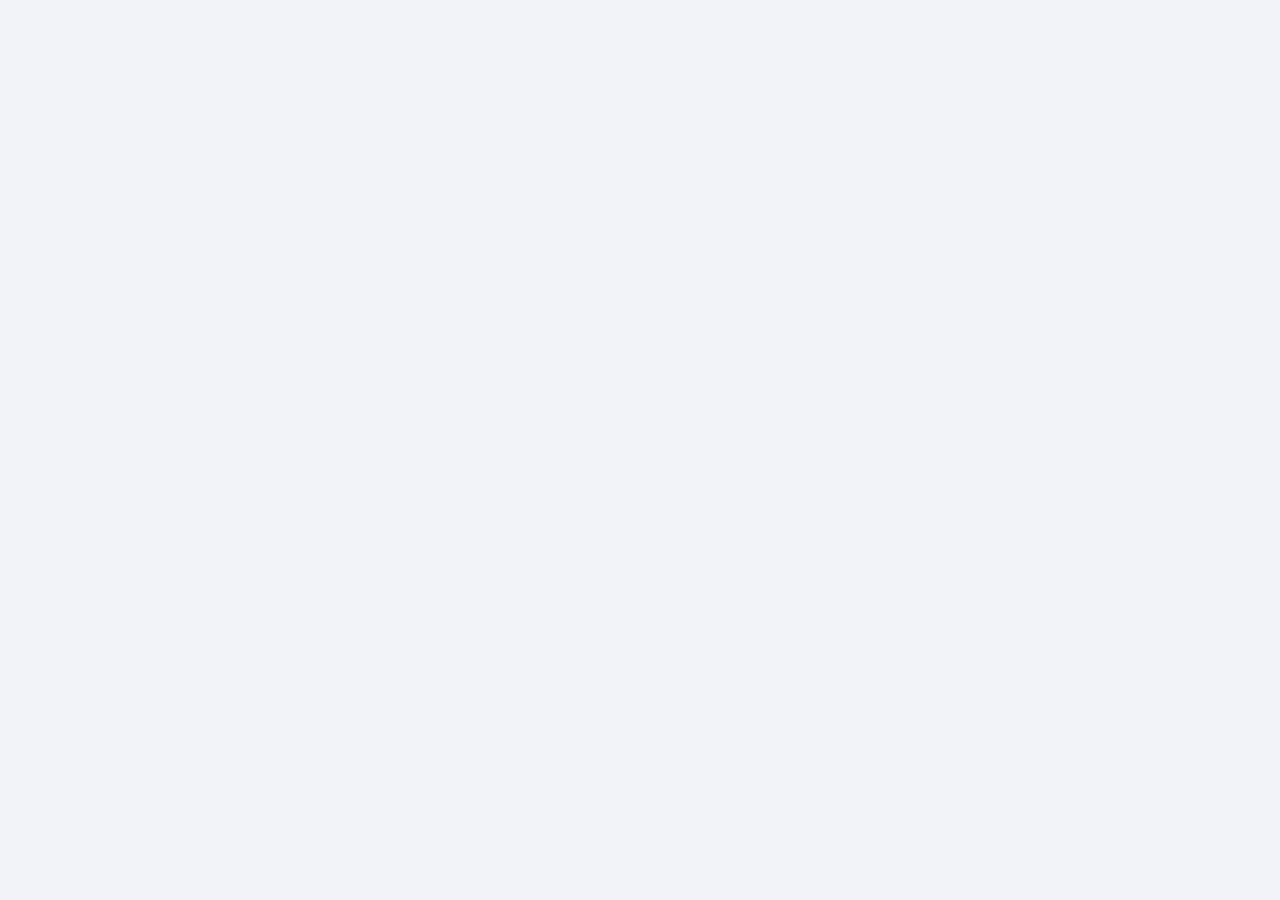
==== commit 60feeff0: "Old version -- without back" ====
--- a/index.html
+++ b/index.html
@@ -13,11 +13,11 @@
 
 <head>
 	<meta charset="utf-8">
-	<title>Metronic | Angular Demo</title>
+	<title>كازية</title>
 	<base href="/">
 
 	<meta name="viewport" content="width=device-width, initial-scale=1">
-	<link rel="icon" type="image/x-icon" href="./assets/media/logos/favicon.ico">
+	<link rel="icon" type="image/x-icon" href="./assets/media/logos/funny-gas-jockey.jpg">
 	<link href="https://fonts.googleapis.com/css?family=Poppins:300,400,500,600,700|Roboto:300,400,500,600,700" rel="stylesheet">
 
 	<script src="assets/js/global/components/base/util.js" type="application/javascript"></script>
@@ -28,8 +28,8 @@
 	<script src="assets/js/global/components/base/toggle.js" type="application/javascript"></script>
 	<script src="assets/js/global/components/base/dialog.js" type="application/javascript"></script>
 	<script src="assets/js/global/components/base/wizard.js" type="application/javascript"></script>
-<link rel="stylesheet" href="styles.fde27411125c45c0a2b6.css"></head>
+<link rel="stylesheet" href="styles.432aedc673d0c88240c1.css"></head>
 
-<body kt-root><script src="runtime.5b8674926653d97245d5.js"></script><script src="polyfills-es5.cee3c1b60bf118db6c8b.js" nomodule></script><script src="polyfills.33079eadf3aae52dfdfa.js"></script><script src="main.d220996e0003d3b211d5.js"></script></body>
+<body kt-root><script src="runtime.61dc5f61c509d0630754.js"></script><script src="polyfills-es5.b537af3e1fcf42d1a532.js" nomodule></script><script src="polyfills.a87ac5275413da80e5b9.js"></script><script src="main.ab0cdb74230e2394d777.js"></script></body>
 
 </html>
--- a/styles.432aedc673d0c88240c1.css
+++ b/styles.432aedc673d0c88240c1.css
@@ -0,0 +1,28 @@
+@charset "UTF-8";@import url(https://fonts.googleapis.com/css2?family=Tajawal:wght@400;500;700&display=swap);.mat-input-element{caret-color:#3f51b5;caret-color:#5d78ff}.mat-accent .mat-input-element{caret-color:#ff4081}.mat-form-field-invalid .mat-input-element,.mat-warn .mat-input-element{caret-color:#f44336}.mat-progress-bar-background{fill:#c5cae9}.mat-progress-bar.mat-accent .mat-progress-bar-background{fill:#ff80ab}.mat-progress-bar.mat-warn .mat-progress-bar-background{fill:#ffcdd2}.mat-progress-spinner circle,.mat-spinner circle{stroke:#3f51b5;stroke:#5d78ff}.mat-progress-spinner.mat-accent circle,.mat-spinner.mat-accent circle{stroke:#ff4081}.mat-progress-spinner.mat-warn circle,.mat-spinner.mat-warn circle{stroke:#f44336}@font-face{font-family:'Material Icons';font-style:normal;font-weight:400;src:url(MaterialIcons-Regular.e79bfd88537def476913.eot);src:local('Material Icons'),local('MaterialIcons-Regular'),url(MaterialIcons-Regular.570eb83859dc23dd0eec.woff2) format('woff2'),url(MaterialIcons-Regular.012cf6a10129e2275d79.woff) format('woff'),url(MaterialIcons-Regular.a37b0c01c0baf1888ca8.ttf) format('truetype')}.material-icons{font-family:'Material Icons';font-weight:400;font-style:normal;display:inline-block;line-height:1;text-transform:none;letter-spacing:normal;word-wrap:normal;white-space:nowrap;direction:ltr;-webkit-font-smoothing:antialiased;text-rendering:optimizeLegibility;-moz-osx-font-smoothing:grayscale;-webkit-font-feature-settings:'liga';font-feature-settings:'liga'}.hljs{display:block;overflow-x:auto;padding:.5em;background:#fff;color:#000}.hljs-comment,.hljs-quote{color:#800}.hljs-keyword,.hljs-name,.hljs-section,.hljs-selector-tag,.hljs-title{color:#008}.hljs-template-variable,.hljs-variable{color:#660}.hljs-regexp,.hljs-selector-attr,.hljs-selector-pseudo,.hljs-string{color:#080}.hljs-bullet,.hljs-link,.hljs-literal,.hljs-meta,.hljs-number,.hljs-symbol{color:#066}.hljs-attr,.hljs-built_in,.hljs-builtin-name,.hljs-doctag,.hljs-params,.hljs-title,.hljs-type{color:#606}.hljs-attribute,.hljs-subst{color:#000}.hljs-formula{background-color:#eee;font-style:italic}.hljs-selector-class,.hljs-selector-id{color:#9b703f}.hljs-addition{background-color:#baeeba}.hljs-deletion{background-color:#ffc8bd}.hljs-doctag,.hljs-strong{font-weight:700}.hljs-emphasis{font-style:italic}@media (min-width:1025px){.kt-header-base-light .kt-header{background-color:#fff;border-bottom:1px solid #eff0f6}.kt-header--fixed:not(.kt-subheader--fixed) .kt-header-base-light .kt-header{border-bottom:0;box-shadow:0 0 40px 0 rgba(82,63,105,.1)}.kt-header-base-light .kt-header .kt-header-menu .kt-menu__nav>.kt-menu__item>.kt-menu__link{border-radius:4px}.kt-header-base-light .kt-header .kt-header-menu .kt-menu__nav>.kt-menu__item>.kt-menu__link .kt-menu__link-text{color:#6c7293;font-weight:500}.kt-header-base-light .kt-header .kt-header-menu .kt-menu__nav>.kt-menu__item>.kt-menu__link .kt-menu__hor-arrow,.kt-header-base-light .kt-header .kt-header-menu .kt-menu__nav>.kt-menu__item>.kt-menu__link .kt-menu__hor-icon{color:#c8cde8}.kt-header-base-light .kt-header .kt-header-menu .kt-menu__nav>.kt-menu__item.kt-menu__item--active>.kt-menu__link,.kt-header-base-light .kt-header .kt-header-menu .kt-menu__nav>.kt-menu__item.kt-menu__item--here>.kt-menu__link,.kt-header-base-light .kt-header .kt-header-menu .kt-menu__nav>.kt-menu__item:hover>.kt-menu__link{background-color:rgba(77,89,149,.06)}.kt-header-base-light .kt-header .kt-header-menu .kt-menu__nav>.kt-menu__item.kt-menu__item--active>.kt-menu__link .kt-menu__hor-arrow,.kt-header-base-light .kt-header .kt-header-menu .kt-menu__nav>.kt-menu__item.kt-menu__item--active>.kt-menu__link .kt-menu__hor-icon,.kt-header-base-light .kt-header .kt-header-menu .kt-menu__nav>.kt-menu__item.kt-menu__item--active>.kt-menu__link .kt-menu__link-text,.kt-header-base-light .kt-header .kt-header-menu .kt-menu__nav>.kt-menu__item.kt-menu__item--here>.kt-menu__link .kt-menu__hor-arrow,.kt-header-base-light .kt-header .kt-header-menu .kt-menu__nav>.kt-menu__item.kt-menu__item--here>.kt-menu__link .kt-menu__hor-icon,.kt-header-base-light .kt-header .kt-header-menu .kt-menu__nav>.kt-menu__item.kt-menu__item--here>.kt-menu__link .kt-menu__link-text,.kt-header-base-light .kt-header .kt-header-menu .kt-menu__nav>.kt-menu__item:hover>.kt-menu__link .kt-menu__hor-arrow,.kt-header-base-light .kt-header .kt-header-menu .kt-menu__nav>.kt-menu__item:hover>.kt-menu__link .kt-menu__hor-icon,.kt-header-base-light .kt-header .kt-header-menu .kt-menu__nav>.kt-menu__item:hover>.kt-menu__link .kt-menu__link-text{color:#5d78ff}}.kt-aside-secondary--enabled .kt-header-base-light .kt-header .kt-header__topbar{padding-right:0}.kt-header-base-light .kt-header .kt-header__topbar .kt-header__topbar-item .kt-header__topbar-icon i{transition:all .3s;color:#c8cad5}.kt-header-base-light .kt-header .kt-header__topbar .kt-header__topbar-item .kt-header__topbar-icon svg g [fill]{fill:#5d78ff}.kt-header-base-light .kt-header .kt-header__topbar .kt-header__topbar-item.kt-header__topbar-item--user .kt-header__topbar-user .kt-header__topbar-welcome{transition:all .3s;color:#959cb6}.kt-header-base-light .kt-header .kt-header__topbar .kt-header__topbar-item.kt-header__topbar-item--user .kt-header__topbar-user .kt-header__topbar-username{transition:all .3s;color:#6c7293}.kt-header-base-light .kt-header .kt-header__topbar .kt-header__topbar-item.kt-header__topbar-item--user .kt-header__topbar-user .kt-badge.kt-badge--username{height:35px;width:35px;font-size:1.4rem;font-weight:600}.kt-header-base-light .kt-header .kt-header__topbar .kt-header__topbar-item.kt-header__topbar-item--quick-panel .kt-header__topbar-icon i{color:#c8cad5}.kt-header-base-light .kt-header .kt-header__topbar .kt-header__topbar-item.show .kt-header__topbar-icon,.kt-header-base-light .kt-header .kt-header__topbar .kt-header__topbar-item:hover .kt-header__topbar-icon{transition:all .3s;background-color:rgba(77,89,149,.06)}.kt-header-base-light .kt-header .kt-header__topbar .kt-header__topbar-item.show .kt-header__topbar-icon i,.kt-header-base-light .kt-header .kt-header__topbar .kt-header__topbar-item:hover .kt-header__topbar-icon i{transition:all .3s;color:#5d78ff}.kt-header-base-light .kt-header .kt-header__topbar .kt-header__topbar-item.show.kt-header__topbar-item--user .kt-header__topbar-user,.kt-header-base-light .kt-header .kt-header__topbar .kt-header__topbar-item:hover.kt-header__topbar-item--user .kt-header__topbar-user{transition:all .3s;background-color:rgba(77,89,149,.06)}.kt-aside-secondary--enabled .kt-header-base-light .kt-header .kt-header__topbar .kt-header__topbar-item.show.kt-header__topbar-item--quick-panel,.kt-aside-secondary--enabled .kt-header-base-light .kt-header .kt-header__topbar .kt-header__topbar-item:hover.kt-header__topbar-item--quick-panel{transition:all .3s;background-color:#5d78ff}.kt-aside-secondary--enabled .kt-header-base-light .kt-header .kt-header__topbar .kt-header__topbar-item.show.kt-header__topbar-item--quick-panel .kt-header__topbar-icon,.kt-aside-secondary--enabled .kt-header-base-light .kt-header .kt-header__topbar .kt-header__topbar-item:hover.kt-header__topbar-item--quick-panel .kt-header__topbar-icon{transition:all .3s;background-color:transparent!important}.kt-aside-secondary--enabled .kt-header-base-light .kt-header .kt-header__topbar .kt-header__topbar-item.show.kt-header__topbar-item--quick-panel .kt-header__topbar-icon i,.kt-aside-secondary--enabled .kt-header-base-light .kt-header .kt-header__topbar .kt-header__topbar-item:hover.kt-header__topbar-item--quick-panel .kt-header__topbar-icon i{transition:all .3s;color:#fff}.kt-header-base-light .kt-header .kt-header__topbar .kt-header__topbar-item.kt-header__topbar-item--search .kt-input-icon .kt-input-icon__icon i{color:#74788d}@media (max-width:1024px){.kt-header-base-light .kt-header-mobile{box-shadow:0 0 40px 0 rgba(82,63,105,.1)}.kt-header-base-light .kt-header__topbar{background-color:#fff;box-shadow:none}.kt-header-base-light .kt-header__topbar--mobile-on .kt-header-mobile{box-shadow:none;border-bottom-color:transparent}.kt-header-base-light .kt-header__topbar--mobile-on .kt-header__topbar{box-shadow:0 0 40px 0 rgba(82,63,105,.1);border-top:1px solid #ebedf2}}@media (min-width:1025px){.kt-header-base-dark .kt-header{background-color:#1e1e2d;box-shadow:0 0 40px 0 rgba(82,63,105,.1)}.kt-header-base-dark .kt-header .kt-header-menu .kt-menu__nav>.kt-menu__item>.kt-menu__link{border-radius:4px}.kt-header-base-dark .kt-header .kt-header-menu .kt-menu__nav>.kt-menu__item>.kt-menu__link .kt-menu__link-text{color:#c0c4d1;font-weight:500}.kt-header-base-dark .kt-header .kt-header-menu .kt-menu__nav>.kt-menu__item>.kt-menu__link .kt-menu__hor-arrow,.kt-header-base-dark .kt-header .kt-header-menu .kt-menu__nav>.kt-menu__item>.kt-menu__link .kt-menu__hor-icon{color:#677191}.kt-header-base-dark .kt-header .kt-header-menu .kt-menu__nav>.kt-menu__item.kt-menu__item--active>.kt-menu__link,.kt-header-base-dark .kt-header .kt-header-menu .kt-menu__nav>.kt-menu__item.kt-menu__item--here>.kt-menu__link,.kt-header-base-dark .kt-header .kt-header-menu .kt-menu__nav>.kt-menu__item:hover>.kt-menu__link{background-color:#282f48}.kt-header-base-dark .kt-header .kt-header-menu .kt-menu__nav>.kt-menu__item.kt-menu__item--active>.kt-menu__link .kt-menu__hor-arrow,.kt-header-base-dark .kt-header .kt-header-menu .kt-menu__nav>.kt-menu__item.kt-menu__item--active>.kt-menu__link .kt-menu__hor-icon,.kt-header-base-dark .kt-header .kt-header-menu .kt-menu__nav>.kt-menu__item.kt-menu__item--active>.kt-menu__link .kt-menu__link-text,.kt-header-base-dark .kt-header .kt-header-menu .kt-menu__nav>.kt-menu__item.kt-menu__item--here>.kt-menu__link .kt-menu__hor-arrow,.kt-header-base-dark .kt-header .kt-header-menu .kt-menu__nav>.kt-menu__item.kt-menu__item--here>.kt-menu__link .kt-menu__hor-icon,.kt-header-base-dark .kt-header .kt-header-menu .kt-menu__nav>.kt-menu__item.kt-menu__item--here>.kt-menu__link .kt-menu__link-text,.kt-header-base-dark .kt-header .kt-header-menu .kt-menu__nav>.kt-menu__item:hover>.kt-menu__link .kt-menu__hor-arrow,.kt-header-base-dark .kt-header .kt-header-menu .kt-menu__nav>.kt-menu__item:hover>.kt-menu__link .kt-menu__hor-icon,.kt-header-base-dark .kt-header .kt-header-menu .kt-menu__nav>.kt-menu__item:hover>.kt-menu__link .kt-menu__link-text{color:#fff}}.kt-header-base-dark .kt-header .kt-header__topbar{padding-right:15px}.kt-aside-secondary--enabled .kt-header-base-dark .kt-header .kt-header__topbar{padding-right:0}.kt-header-base-dark .kt-header .kt-header__topbar .kt-header__topbar-item .kt-header__topbar-icon i{color:#6e7899}.kt-header-base-dark .kt-header .kt-header__topbar .kt-header__topbar-item .kt-header__topbar-icon svg g [fill]{fill:#6e7899}.kt-header-base-dark .kt-header .kt-header__topbar .kt-header__topbar-item.kt-header__topbar-item--user .kt-header__topbar-welcome{color:#6b7594}.kt-header-base-dark .kt-header .kt-header__topbar .kt-header__topbar-item.kt-header__topbar-item--user .kt-header__topbar-username{color:#c0c4d1}.kt-header-base-dark .kt-header .kt-header__topbar .kt-header__topbar-item.kt-header__topbar--quick-panel-toggler .kt-header__topbar-icon i{color:#6e7899}.kt-header-base-dark .kt-header .kt-header__topbar .kt-header__topbar-item.show .kt-header__topbar-icon,.kt-header-base-dark .kt-header .kt-header__topbar .kt-header__topbar-item:hover .kt-header__topbar-icon{background-color:#282f48}.kt-header-base-dark .kt-header .kt-header__topbar .kt-header__topbar-item.show .kt-header__topbar-icon i,.kt-header-base-dark .kt-header .kt-header__topbar .kt-header__topbar-item:hover .kt-header__topbar-icon i{color:#fff}.kt-header-base-dark .kt-header .kt-header__topbar .kt-header__topbar-item.show .kt-header__topbar-icon svg g [fill],.kt-header-base-dark .kt-header .kt-header__topbar .kt-header__topbar-item:hover .kt-header__topbar-icon svg g [fill]{fill:#fff}.kt-header-base-dark .kt-header .kt-header__topbar .kt-header__topbar-item.show.kt-header__topbar-item--user .kt-header__topbar-user,.kt-header-base-dark .kt-header .kt-header__topbar .kt-header__topbar-item:hover.kt-header__topbar-item--user .kt-header__topbar-user{transition:all .3s;background-color:#282f48}.kt-header-base-dark .kt-header .kt-header__topbar .kt-header__topbar-item.show.kt-header__topbar-item--user .kt-header__topbar-user .kt-header__topbar-username,.kt-header-base-dark .kt-header .kt-header__topbar .kt-header__topbar-item:hover.kt-header__topbar-item--user .kt-header__topbar-user .kt-header__topbar-username{color:#fff}.kt-header-base-dark .kt-header .kt-header__topbar .kt-header__topbar-item.show.kt-header__topbar--quick-panel-toggler,.kt-header-base-dark .kt-header .kt-header__topbar .kt-header__topbar-item:hover.kt-header__topbar--quick-panel-toggler{background-color:#5d78ff}.kt-header-base-dark .kt-header .kt-header__topbar .kt-header__topbar-item.show.kt-header__topbar--quick-panel-toggler .kt-header__topbar-icon i,.kt-header-base-dark .kt-header .kt-header__topbar .kt-header__topbar-item:hover.kt-header__topbar--quick-panel-toggler .kt-header__topbar-icon i{color:#fff}.kt-header-base-dark .kt-header .kt-header__topbar .kt-header__topbar-item.kt-header__topbar-item--search .kt-input-icon .kt-input-icon__icon i{color:#74788d}@media (max-width:1024px){.kt-header-base-dark .kt-header-menu-wrapper{background-color:#1e1e2d}.kt-header-base-dark .kt-header-menu-wrapper .ps>.ps__rail-x{background:0 0}.kt-header-base-dark .kt-header-menu-wrapper .ps>.ps__rail-x:focus,.kt-header-base-dark .kt-header-menu-wrapper .ps>.ps__rail-x:hover{opacity:1;background:0 0}.kt-header-base-dark .kt-header-menu-wrapper .ps>.ps__rail-x:focus>.ps__thumb-x,.kt-header-base-dark .kt-header-menu-wrapper .ps>.ps__rail-x:hover>.ps__thumb-x{opacity:1}.kt-header-base-dark .kt-header-menu-wrapper .ps>.ps__rail-x>.ps__thumb-x{background:#637099;opacity:1}.kt-header-base-dark .kt-header-menu-wrapper .ps>.ps__rail-x>.ps__thumb-x:focus,.kt-header-base-dark .kt-header-menu-wrapper .ps>.ps__rail-x>.ps__thumb-x:hover{opacity:1;background:#637099}.kt-header-base-dark .kt-header-menu-wrapper .ps>.ps__rail-y{background:0 0}.kt-header-base-dark .kt-header-menu-wrapper .ps>.ps__rail-y:focus,.kt-header-base-dark .kt-header-menu-wrapper .ps>.ps__rail-y:hover{background:0 0;opacity:1}.kt-header-base-dark .kt-header-menu-wrapper .ps>.ps__rail-y:focus>.ps__thumb-y,.kt-header-base-dark .kt-header-menu-wrapper .ps>.ps__rail-y:hover>.ps__thumb-y{opacity:1}.kt-header-base-dark .kt-header-menu-wrapper .ps>.ps__rail-y>.ps__thumb-y{background:#637099;opacity:1}.kt-header-base-dark .kt-header-menu-wrapper .ps>.ps__rail-y>.ps__thumb-y:focus,.kt-header-base-dark .kt-header-menu-wrapper .ps>.ps__rail-y>.ps__thumb-y:hover{opacity:1;background:#637099}.kt-header-base-dark .kt-header__topbar{background-color:#1e1e2d;box-shadow:none}.kt-header-base-dark .kt-header__topbar--mobile-on .kt-header__topbar{box-shadow:0 0 40px 0 rgba(82,63,105,.1);border-top:1px solid #2e3448}}@media (max-width:1024px) and (min-width:1025px){.kt-header-base-dark .kt-header-menu .kt-menu__nav>.kt-menu__item>.kt-menu__link{background-color:none}.kt-header-base-dark .kt-header-menu .kt-menu__nav>.kt-menu__item>.kt-menu__link .kt-menu__link-icon svg g [fill],.kt-header-base-dark .kt-header-menu .kt-menu__nav>.kt-menu__item>.kt-menu__link .kt-menu__link-icon svg:hover g [fill]{transition:fill .3s ease}.kt-header-base-dark .kt-header-menu .kt-menu__nav>.kt-menu__item>.kt-menu__link .kt-menu__link-bullet.kt-menu__link-bullet--dot>span,.kt-header-base-dark .kt-header-menu .kt-menu__nav>.kt-menu__item>.kt-menu__link .kt-menu__link-bullet.kt-menu__link-bullet--line>span{background-color:#9096b8}.kt-header-base-dark .kt-header-menu .kt-menu__nav>.kt-menu__item>.kt-menu__link .kt-menu__link-text{color:#9096b8}.kt-header-base-dark .kt-header-menu .kt-menu__nav>.kt-menu__item>.kt-menu__link .kt-menu__hor-arrow{color:#6c7293}.kt-header-base-dark .kt-header-menu .kt-menu__nav>.kt-menu__item.kt-menu__item--active>.kt-menu__link{background-color:none}.kt-header-base-dark .kt-header-menu .kt-menu__nav>.kt-menu__item.kt-menu__item--active>.kt-menu__link .kt-menu__link-icon svg g [fill],.kt-header-base-dark .kt-header-menu .kt-menu__nav>.kt-menu__item.kt-menu__item--active>.kt-menu__link .kt-menu__link-icon svg:hover g [fill]{transition:fill .3s ease}.kt-header-base-dark .kt-header-menu .kt-menu__nav>.kt-menu__item.kt-menu__item--active>.kt-menu__link .kt-menu__link-bullet.kt-menu__link-bullet--dot>span,.kt-header-base-dark .kt-header-menu .kt-menu__nav>.kt-menu__item.kt-menu__item--active>.kt-menu__link .kt-menu__link-bullet.kt-menu__link-bullet--line>span{background-color:#5d78ff}.kt-header-base-dark .kt-header-menu .kt-menu__nav>.kt-menu__item.kt-menu__item--active>.kt-menu__link .kt-menu__link-text,.kt-header-base-dark .kt-header-menu .kt-menu__nav>.kt-menu__item.kt-menu__item--active>.kt-menu__link>.kt-menu__hor-arrow{color:#5d78ff}.kt-header-base-dark .kt-header-menu .kt-menu__nav>.kt-menu__item.kt-menu__item--here>.kt-menu__link{background-color:none}.kt-header-base-dark .kt-header-menu .kt-menu__nav>.kt-menu__item.kt-menu__item--here>.kt-menu__link .kt-menu__link-icon svg g [fill],.kt-header-base-dark .kt-header-menu .kt-menu__nav>.kt-menu__item.kt-menu__item--here>.kt-menu__link .kt-menu__link-icon svg:hover g [fill]{transition:fill .3s ease}.kt-header-base-dark .kt-header-menu .kt-menu__nav>.kt-menu__item.kt-menu__item--here>.kt-menu__link .kt-menu__link-bullet.kt-menu__link-bullet--dot>span,.kt-header-base-dark .kt-header-menu .kt-menu__nav>.kt-menu__item.kt-menu__item--here>.kt-menu__link .kt-menu__link-bullet.kt-menu__link-bullet--line>span{background-color:#5d78ff}.kt-header-base-dark .kt-header-menu .kt-menu__nav>.kt-menu__item.kt-menu__item--here>.kt-menu__link .kt-menu__link-text,.kt-header-base-dark .kt-header-menu .kt-menu__nav>.kt-menu__item.kt-menu__item--here>.kt-menu__link>.kt-menu__hor-arrow{color:#5d78ff}.kt-header-base-dark .kt-header-menu .kt-menu__nav>.kt-menu__item.kt-menu__item--hover:not(.kt-menu__item--here):not(.kt-menu__item--active)>.kt-menu__link,.kt-header-base-dark .kt-header-menu .kt-menu__nav>.kt-menu__item:hover:not(.kt-menu__item--here):not(.kt-menu__item--active)>.kt-menu__link{background-color:none}.kt-header-base-dark .kt-header-menu .kt-menu__nav>.kt-menu__item.kt-menu__item--hover:not(.kt-menu__item--here):not(.kt-menu__item--active)>.kt-menu__link .kt-menu__link-icon svg g [fill],.kt-header-base-dark .kt-header-menu .kt-menu__nav>.kt-menu__item.kt-menu__item--hover:not(.kt-menu__item--here):not(.kt-menu__item--active)>.kt-menu__link .kt-menu__link-icon svg:hover g [fill],.kt-header-base-dark .kt-header-menu .kt-menu__nav>.kt-menu__item:hover:not(.kt-menu__item--here):not(.kt-menu__item--active)>.kt-menu__link .kt-menu__link-icon svg g [fill],.kt-header-base-dark .kt-header-menu .kt-menu__nav>.kt-menu__item:hover:not(.kt-menu__item--here):not(.kt-menu__item--active)>.kt-menu__link .kt-menu__link-icon svg:hover g [fill]{transition:fill .3s ease}.kt-header-base-dark .kt-header-menu .kt-menu__nav>.kt-menu__item.kt-menu__item--hover:not(.kt-menu__item--here):not(.kt-menu__item--active)>.kt-menu__link .kt-menu__link-bullet.kt-menu__link-bullet--dot>span,.kt-header-base-dark .kt-header-menu .kt-menu__nav>.kt-menu__item.kt-menu__item--hover:not(.kt-menu__item--here):not(.kt-menu__item--active)>.kt-menu__link .kt-menu__link-bullet.kt-menu__link-bullet--line>span,.kt-header-base-dark .kt-header-menu .kt-menu__nav>.kt-menu__item:hover:not(.kt-menu__item--here):not(.kt-menu__item--active)>.kt-menu__link .kt-menu__link-bullet.kt-menu__link-bullet--dot>span,.kt-header-base-dark .kt-header-menu .kt-menu__nav>.kt-menu__item:hover:not(.kt-menu__item--here):not(.kt-menu__item--active)>.kt-menu__link .kt-menu__link-bullet.kt-menu__link-bullet--line>span{background-color:#5d78ff}.kt-header-base-dark .kt-header-menu .kt-menu__nav>.kt-menu__item.kt-menu__item--hover:not(.kt-menu__item--here):not(.kt-menu__item--active)>.kt-menu__link .kt-menu__link-text,.kt-header-base-dark .kt-header-menu .kt-menu__nav>.kt-menu__item.kt-menu__item--hover:not(.kt-menu__item--here):not(.kt-menu__item--active)>.kt-menu__link>.kt-menu__hor-arrow,.kt-header-base-dark .kt-header-menu .kt-menu__nav>.kt-menu__item:hover:not(.kt-menu__item--here):not(.kt-menu__item--active)>.kt-menu__link .kt-menu__link-text,.kt-header-base-dark .kt-header-menu .kt-menu__nav>.kt-menu__item:hover:not(.kt-menu__item--here):not(.kt-menu__item--active)>.kt-menu__link>.kt-menu__hor-arrow{color:#5d78ff}.kt-header-base-dark .kt-header-menu .kt-menu__nav>.kt-menu__item .kt-menu__submenu{background-color:#1e1e2d;box-shadow:0 0 50px 0 rgba(82,63,105,.15)}.kt-header-base-dark .kt-header-menu .kt-menu__nav>.kt-menu__item .kt-menu__submenu>.kt-menu__subnav>.kt-menu__item>.kt-menu__link{background-color:transparent}.kt-header-base-dark .kt-header-menu .kt-menu__nav>.kt-menu__item .kt-menu__submenu>.kt-menu__subnav>.kt-menu__item>.kt-menu__link .kt-menu__link-icon{color:#494b74}.kt-header-base-dark .kt-header-menu .kt-menu__nav>.kt-menu__item .kt-menu__submenu>.kt-menu__subnav>.kt-menu__item>.kt-menu__link .kt-menu__link-icon svg g [fill]{transition:fill .3s ease;fill:#494b74}.kt-header-base-dark .kt-header-menu .kt-menu__nav>.kt-menu__item .kt-menu__submenu>.kt-menu__subnav>.kt-menu__item>.kt-menu__link .kt-menu__link-icon svg:hover g [fill]{transition:fill .3s ease}.kt-header-base-dark .kt-header-menu .kt-menu__nav>.kt-menu__item .kt-menu__submenu>.kt-menu__subnav>.kt-menu__item>.kt-menu__link .kt-menu__link-bullet.kt-menu__link-bullet--dot>span,.kt-header-base-dark .kt-header-menu .kt-menu__nav>.kt-menu__item .kt-menu__submenu>.kt-menu__subnav>.kt-menu__item>.kt-menu__link .kt-menu__link-bullet.kt-menu__link-bullet--line>span{background-color:#494b74}.kt-header-base-dark .kt-header-menu .kt-menu__nav>.kt-menu__item .kt-menu__submenu>.kt-menu__subnav>.kt-menu__item>.kt-menu__link .kt-menu__link-text{color:#a2a3b7}.kt-header-base-dark .kt-header-menu .kt-menu__nav>.kt-menu__item .kt-menu__submenu>.kt-menu__subnav>.kt-menu__item>.kt-menu__link .kt-menu__hor-arrow{color:#494b74}.kt-header-base-dark .kt-header-menu .kt-menu__nav>.kt-menu__item .kt-menu__submenu>.kt-menu__subnav>.kt-menu__item.kt-menu__item--active>.kt-menu__link{background-color:#1b1b28}.kt-header-base-dark .kt-header-menu .kt-menu__nav>.kt-menu__item .kt-menu__submenu>.kt-menu__subnav>.kt-menu__item.kt-menu__item--active>.kt-menu__link .kt-menu__link-icon{color:#5d78ff}.kt-header-base-dark .kt-header-menu .kt-menu__nav>.kt-menu__item .kt-menu__submenu>.kt-menu__subnav>.kt-menu__item.kt-menu__item--active>.kt-menu__link .kt-menu__link-icon svg g [fill]{transition:fill .3s ease;fill:#5d78ff}.kt-header-base-dark .kt-header-menu .kt-menu__nav>.kt-menu__item .kt-menu__submenu>.kt-menu__subnav>.kt-menu__item.kt-menu__item--active>.kt-menu__link .kt-menu__link-icon svg:hover g [fill]{transition:fill .3s ease}.kt-header-base-dark .kt-header-menu .kt-menu__nav>.kt-menu__item .kt-menu__submenu>.kt-menu__subnav>.kt-menu__item.kt-menu__item--active>.kt-menu__link .kt-menu__link-bullet.kt-menu__link-bullet--dot>span,.kt-header-base-dark .kt-header-menu .kt-menu__nav>.kt-menu__item .kt-menu__submenu>.kt-menu__subnav>.kt-menu__item.kt-menu__item--active>.kt-menu__link .kt-menu__link-bullet.kt-menu__link-bullet--line>span{background-color:#5d78ff}.kt-header-base-dark .kt-header-menu .kt-menu__nav>.kt-menu__item .kt-menu__submenu>.kt-menu__subnav>.kt-menu__item.kt-menu__item--active>.kt-menu__link .kt-menu__link-text{color:#fff}.kt-header-base-dark .kt-header-menu .kt-menu__nav>.kt-menu__item .kt-menu__submenu>.kt-menu__subnav>.kt-menu__item.kt-menu__item--active>.kt-menu__link>.kt-menu__hor-arrow,.kt-header-base-dark .kt-header-menu .kt-menu__nav>.kt-menu__item .kt-menu__submenu>.kt-menu__subnav>.kt-menu__item.kt-menu__item--here>.kt-menu__link .kt-menu__link-icon{color:#5d78ff}.kt-header-base-dark .kt-header-menu .kt-menu__nav>.kt-menu__item .kt-menu__submenu>.kt-menu__subnav>.kt-menu__item.kt-menu__item--here>.kt-menu__link .kt-menu__link-icon svg g [fill]{transition:fill .3s ease;fill:#5d78ff}.kt-header-base-dark .kt-header-menu .kt-menu__nav>.kt-menu__item .kt-menu__submenu>.kt-menu__subnav>.kt-menu__item.kt-menu__item--here>.kt-menu__link .kt-menu__link-icon svg:hover g [fill]{transition:fill .3s ease}.kt-header-base-dark .kt-header-menu .kt-menu__nav>.kt-menu__item .kt-menu__submenu>.kt-menu__subnav>.kt-menu__item.kt-menu__item--here>.kt-menu__link .kt-menu__link-bullet.kt-menu__link-bullet--dot>span,.kt-header-base-dark .kt-header-menu .kt-menu__nav>.kt-menu__item .kt-menu__submenu>.kt-menu__subnav>.kt-menu__item.kt-menu__item--here>.kt-menu__link .kt-menu__link-bullet.kt-menu__link-bullet--line>span{background-color:#5d78ff}.kt-header-base-dark .kt-header-menu .kt-menu__nav>.kt-menu__item .kt-menu__submenu>.kt-menu__subnav>.kt-menu__item.kt-menu__item--here>.kt-menu__link .kt-menu__link-text{color:#fff}.kt-header-base-dark .kt-header-menu .kt-menu__nav>.kt-menu__item .kt-menu__submenu>.kt-menu__subnav>.kt-menu__item.kt-menu__item--here>.kt-menu__link>.kt-menu__hor-arrow{color:#5d78ff}.kt-header-base-dark .kt-header-menu .kt-menu__nav>.kt-menu__item .kt-menu__submenu>.kt-menu__subnav>.kt-menu__item.kt-menu__item--hover:not(.kt-menu__item--here):not(.kt-menu__item--active)>.kt-menu__link,.kt-header-base-dark .kt-header-menu .kt-menu__nav>.kt-menu__item .kt-menu__submenu>.kt-menu__subnav>.kt-menu__item:hover:not(.kt-menu__item--here):not(.kt-menu__item--active)>.kt-menu__link{background-color:#1b1b28}.kt-header-base-dark .kt-header-menu .kt-menu__nav>.kt-menu__item .kt-menu__submenu>.kt-menu__subnav>.kt-menu__item.kt-menu__item--hover:not(.kt-menu__item--here):not(.kt-menu__item--active)>.kt-menu__link .kt-menu__link-icon,.kt-header-base-dark .kt-header-menu .kt-menu__nav>.kt-menu__item .kt-menu__submenu>.kt-menu__subnav>.kt-menu__item:hover:not(.kt-menu__item--here):not(.kt-menu__item--active)>.kt-menu__link .kt-menu__link-icon{color:#5d78ff}.kt-header-base-dark .kt-header-menu .kt-menu__nav>.kt-menu__item .kt-menu__submenu>.kt-menu__subnav>.kt-menu__item.kt-menu__item--hover:not(.kt-menu__item--here):not(.kt-menu__item--active)>.kt-menu__link .kt-menu__link-icon svg g [fill],.kt-header-base-dark .kt-header-menu .kt-menu__nav>.kt-menu__item .kt-menu__submenu>.kt-menu__subnav>.kt-menu__item:hover:not(.kt-menu__item--here):not(.kt-menu__item--active)>.kt-menu__link .kt-menu__link-icon svg g [fill]{transition:fill .3s ease;fill:#5d78ff}.kt-header-base-dark .kt-header-menu .kt-menu__nav>.kt-menu__item .kt-menu__submenu>.kt-menu__subnav>.kt-menu__item.kt-menu__item--hover:not(.kt-menu__item--here):not(.kt-menu__item--active)>.kt-menu__link .kt-menu__link-icon svg:hover g [fill],.kt-header-base-dark .kt-header-menu .kt-menu__nav>.kt-menu__item .kt-menu__submenu>.kt-menu__subnav>.kt-menu__item:hover:not(.kt-menu__item--here):not(.kt-menu__item--active)>.kt-menu__link .kt-menu__link-icon svg:hover g [fill]{transition:fill .3s ease}.kt-header-base-dark .kt-header-menu .kt-menu__nav>.kt-menu__item .kt-menu__submenu>.kt-menu__subnav>.kt-menu__item.kt-menu__item--hover:not(.kt-menu__item--here):not(.kt-menu__item--active)>.kt-menu__link .kt-menu__link-bullet.kt-menu__link-bullet--dot>span,.kt-header-base-dark .kt-header-menu .kt-menu__nav>.kt-menu__item .kt-menu__submenu>.kt-menu__subnav>.kt-menu__item.kt-menu__item--hover:not(.kt-menu__item--here):not(.kt-menu__item--active)>.kt-menu__link .kt-menu__link-bullet.kt-menu__link-bullet--line>span,.kt-header-base-dark .kt-header-menu .kt-menu__nav>.kt-menu__item .kt-menu__submenu>.kt-menu__subnav>.kt-menu__item:hover:not(.kt-menu__item--here):not(.kt-menu__item--active)>.kt-menu__link .kt-menu__link-bullet.kt-menu__link-bullet--dot>span,.kt-header-base-dark .kt-header-menu .kt-menu__nav>.kt-menu__item .kt-menu__submenu>.kt-menu__subnav>.kt-menu__item:hover:not(.kt-menu__item--here):not(.kt-menu__item--active)>.kt-menu__link .kt-menu__link-bullet.kt-menu__link-bullet--line>span{background-color:#5d78ff}.kt-header-base-dark .kt-header-menu .kt-menu__nav>.kt-menu__item .kt-menu__submenu>.kt-menu__subnav>.kt-menu__item.kt-menu__item--hover:not(.kt-menu__item--here):not(.kt-menu__item--active)>.kt-menu__link .kt-menu__link-text,.kt-header-base-dark .kt-header-menu .kt-menu__nav>.kt-menu__item .kt-menu__submenu>.kt-menu__subnav>.kt-menu__item:hover:not(.kt-menu__item--here):not(.kt-menu__item--active)>.kt-menu__link .kt-menu__link-text{color:#fff}.kt-header-base-dark .kt-header-menu .kt-menu__nav>.kt-menu__item .kt-menu__submenu>.kt-menu__subnav>.kt-menu__item.kt-menu__item--hover:not(.kt-menu__item--here):not(.kt-menu__item--active)>.kt-menu__link>.kt-menu__hor-arrow,.kt-header-base-dark .kt-header-menu .kt-menu__nav>.kt-menu__item .kt-menu__submenu>.kt-menu__subnav>.kt-menu__item:hover:not(.kt-menu__item--here):not(.kt-menu__item--active)>.kt-menu__link>.kt-menu__hor-arrow{color:#5d78ff}.kt-header-base-dark .kt-header-menu .kt-menu__nav>.kt-menu__item .kt-menu__submenu>.kt-menu__subnav .kt-menu__content>.kt-menu__item{border-right:1px solid rgba(73,75,116,.25)}.kt-header-base-dark .kt-header-menu .kt-menu__nav>.kt-menu__item .kt-menu__submenu>.kt-menu__subnav .kt-menu__content .kt-menu__heading>.kt-menu__link-text{color:#a2a3b7}.kt-header-base-dark .kt-header-menu .kt-menu__nav>.kt-menu__item .kt-menu__submenu>.kt-menu__subnav .kt-menu__content .kt-menu__heading>.kt-menu__link-icon{color:#494b74}.kt-header-base-dark .kt-header-menu .kt-menu__nav>.kt-menu__item .kt-menu__submenu>.kt-menu__subnav .kt-menu__content .kt-menu__inner>.kt-menu__item>.kt-menu__link{background-color:transparent}.kt-header-base-dark .kt-header-menu .kt-menu__nav>.kt-menu__item .kt-menu__submenu>.kt-menu__subnav .kt-menu__content .kt-menu__inner>.kt-menu__item>.kt-menu__link .kt-menu__link-icon{color:#494b74}.kt-header-base-dark .kt-header-menu .kt-menu__nav>.kt-menu__item .kt-menu__submenu>.kt-menu__subnav .kt-menu__content .kt-menu__inner>.kt-menu__item>.kt-menu__link .kt-menu__link-icon svg g [fill]{transition:fill .3s ease;fill:#494b74}.kt-header-base-dark .kt-header-menu .kt-menu__nav>.kt-menu__item .kt-menu__submenu>.kt-menu__subnav .kt-menu__content .kt-menu__inner>.kt-menu__item>.kt-menu__link .kt-menu__link-icon svg:hover g [fill]{transition:fill .3s ease}.kt-header-base-dark .kt-header-menu .kt-menu__nav>.kt-menu__item .kt-menu__submenu>.kt-menu__subnav .kt-menu__content .kt-menu__inner>.kt-menu__item>.kt-menu__link .kt-menu__link-bullet.kt-menu__link-bullet--dot>span,.kt-header-base-dark .kt-header-menu .kt-menu__nav>.kt-menu__item .kt-menu__submenu>.kt-menu__subnav .kt-menu__content .kt-menu__inner>.kt-menu__item>.kt-menu__link .kt-menu__link-bullet.kt-menu__link-bullet--line>span{background-color:#494b74}.kt-header-base-dark .kt-header-menu .kt-menu__nav>.kt-menu__item .kt-menu__submenu>.kt-menu__subnav .kt-menu__content .kt-menu__inner>.kt-menu__item>.kt-menu__link .kt-menu__link-text{color:#a2a3b7}.kt-header-base-dark .kt-header-menu .kt-menu__nav>.kt-menu__item .kt-menu__submenu>.kt-menu__subnav .kt-menu__content .kt-menu__inner>.kt-menu__item>.kt-menu__link .kt-menu__hor-arrow{color:#494b74}.kt-header-base-dark .kt-header-menu .kt-menu__nav>.kt-menu__item .kt-menu__submenu>.kt-menu__subnav .kt-menu__content .kt-menu__inner>.kt-menu__item.kt-menu__item--active>.kt-menu__link{background-color:#1b1b28}.kt-header-base-dark .kt-header-menu .kt-menu__nav>.kt-menu__item .kt-menu__submenu>.kt-menu__subnav .kt-menu__content .kt-menu__inner>.kt-menu__item.kt-menu__item--active>.kt-menu__link .kt-menu__link-icon{color:#5d78ff}.kt-header-base-dark .kt-header-menu .kt-menu__nav>.kt-menu__item .kt-menu__submenu>.kt-menu__subnav .kt-menu__content .kt-menu__inner>.kt-menu__item.kt-menu__item--active>.kt-menu__link .kt-menu__link-icon svg g [fill]{transition:fill .3s ease;fill:#5d78ff}.kt-header-base-dark .kt-header-menu .kt-menu__nav>.kt-menu__item .kt-menu__submenu>.kt-menu__subnav .kt-menu__content .kt-menu__inner>.kt-menu__item.kt-menu__item--active>.kt-menu__link .kt-menu__link-icon svg:hover g [fill]{transition:fill .3s ease}.kt-header-base-dark .kt-header-menu .kt-menu__nav>.kt-menu__item .kt-menu__submenu>.kt-menu__subnav .kt-menu__content .kt-menu__inner>.kt-menu__item.kt-menu__item--active>.kt-menu__link .kt-menu__link-bullet.kt-menu__link-bullet--dot>span,.kt-header-base-dark .kt-header-menu .kt-menu__nav>.kt-menu__item .kt-menu__submenu>.kt-menu__subnav .kt-menu__content .kt-menu__inner>.kt-menu__item.kt-menu__item--active>.kt-menu__link .kt-menu__link-bullet.kt-menu__link-bullet--line>span{background-color:#5d78ff}.kt-header-base-dark .kt-header-menu .kt-menu__nav>.kt-menu__item .kt-menu__submenu>.kt-menu__subnav .kt-menu__content .kt-menu__inner>.kt-menu__item.kt-menu__item--active>.kt-menu__link .kt-menu__link-text{color:#fff}.kt-header-base-dark .kt-header-menu .kt-menu__nav>.kt-menu__item .kt-menu__submenu>.kt-menu__subnav .kt-menu__content .kt-menu__inner>.kt-menu__item.kt-menu__item--active>.kt-menu__link>.kt-menu__hor-arrow,.kt-header-base-dark .kt-header-menu .kt-menu__nav>.kt-menu__item .kt-menu__submenu>.kt-menu__subnav .kt-menu__content .kt-menu__inner>.kt-menu__item.kt-menu__item--here>.kt-menu__link .kt-menu__link-icon{color:#5d78ff}.kt-header-base-dark .kt-header-menu .kt-menu__nav>.kt-menu__item .kt-menu__submenu>.kt-menu__subnav .kt-menu__content .kt-menu__inner>.kt-menu__item.kt-menu__item--here>.kt-menu__link .kt-menu__link-icon svg g [fill]{transition:fill .3s ease;fill:#5d78ff}.kt-header-base-dark .kt-header-menu .kt-menu__nav>.kt-menu__item .kt-menu__submenu>.kt-menu__subnav .kt-menu__content .kt-menu__inner>.kt-menu__item.kt-menu__item--here>.kt-menu__link .kt-menu__link-icon svg:hover g [fill]{transition:fill .3s ease}.kt-header-base-dark .kt-header-menu .kt-menu__nav>.kt-menu__item .kt-menu__submenu>.kt-menu__subnav .kt-menu__content .kt-menu__inner>.kt-menu__item.kt-menu__item--here>.kt-menu__link .kt-menu__link-bullet.kt-menu__link-bullet--dot>span,.kt-header-base-dark .kt-header-menu .kt-menu__nav>.kt-menu__item .kt-menu__submenu>.kt-menu__subnav .kt-menu__content .kt-menu__inner>.kt-menu__item.kt-menu__item--here>.kt-menu__link .kt-menu__link-bullet.kt-menu__link-bullet--line>span{background-color:#5d78ff}.kt-header-base-dark .kt-header-menu .kt-menu__nav>.kt-menu__item .kt-menu__submenu>.kt-menu__subnav .kt-menu__content .kt-menu__inner>.kt-menu__item.kt-menu__item--here>.kt-menu__link .kt-menu__link-text{color:#fff}.kt-header-base-dark .kt-header-menu .kt-menu__nav>.kt-menu__item .kt-menu__submenu>.kt-menu__subnav .kt-menu__content .kt-menu__inner>.kt-menu__item.kt-menu__item--here>.kt-menu__link>.kt-menu__hor-arrow{color:#5d78ff}.kt-header-base-dark .kt-header-menu .kt-menu__nav>.kt-menu__item .kt-menu__submenu>.kt-menu__subnav .kt-menu__content .kt-menu__inner>.kt-menu__item.kt-menu__item--hover:not(.kt-menu__item--here):not(.kt-menu__item--active)>.kt-menu__link,.kt-header-base-dark .kt-header-menu .kt-menu__nav>.kt-menu__item .kt-menu__submenu>.kt-menu__subnav .kt-menu__content .kt-menu__inner>.kt-menu__item:hover:not(.kt-menu__item--here):not(.kt-menu__item--active)>.kt-menu__link{background-color:#1b1b28}.kt-header-base-dark .kt-header-menu .kt-menu__nav>.kt-menu__item .kt-menu__submenu>.kt-menu__subnav .kt-menu__content .kt-menu__inner>.kt-menu__item.kt-menu__item--hover:not(.kt-menu__item--here):not(.kt-menu__item--active)>.kt-menu__link .kt-menu__link-icon,.kt-header-base-dark .kt-header-menu .kt-menu__nav>.kt-menu__item .kt-menu__submenu>.kt-menu__subnav .kt-menu__content .kt-menu__inner>.kt-menu__item:hover:not(.kt-menu__item--here):not(.kt-menu__item--active)>.kt-menu__link .kt-menu__link-icon{color:#5d78ff}.kt-header-base-dark .kt-header-menu .kt-menu__nav>.kt-menu__item .kt-menu__submenu>.kt-menu__subnav .kt-menu__content .kt-menu__inner>.kt-menu__item.kt-menu__item--hover:not(.kt-menu__item--here):not(.kt-menu__item--active)>.kt-menu__link .kt-menu__link-icon svg g [fill],.kt-header-base-dark .kt-header-menu .kt-menu__nav>.kt-menu__item .kt-menu__submenu>.kt-menu__subnav .kt-menu__content .kt-menu__inner>.kt-menu__item:hover:not(.kt-menu__item--here):not(.kt-menu__item--active)>.kt-menu__link .kt-menu__link-icon svg g [fill]{transition:fill .3s ease;fill:#5d78ff}.kt-header-base-dark .kt-header-menu .kt-menu__nav>.kt-menu__item .kt-menu__submenu>.kt-menu__subnav .kt-menu__content .kt-menu__inner>.kt-menu__item.kt-menu__item--hover:not(.kt-menu__item--here):not(.kt-menu__item--active)>.kt-menu__link .kt-menu__link-icon svg:hover g [fill],.kt-header-base-dark .kt-header-menu .kt-menu__nav>.kt-menu__item .kt-menu__submenu>.kt-menu__subnav .kt-menu__content .kt-menu__inner>.kt-menu__item:hover:not(.kt-menu__item--here):not(.kt-menu__item--active)>.kt-menu__link .kt-menu__link-icon svg:hover g [fill]{transition:fill .3s ease}.kt-header-base-dark .kt-header-menu .kt-menu__nav>.kt-menu__item .kt-menu__submenu>.kt-menu__subnav .kt-menu__content .kt-menu__inner>.kt-menu__item.kt-menu__item--hover:not(.kt-menu__item--here):not(.kt-menu__item--active)>.kt-menu__link .kt-menu__link-bullet.kt-menu__link-bullet--dot>span,.kt-header-base-dark .kt-header-menu .kt-menu__nav>.kt-menu__item .kt-menu__submenu>.kt-menu__subnav .kt-menu__content .kt-menu__inner>.kt-menu__item.kt-menu__item--hover:not(.kt-menu__item--here):not(.kt-menu__item--active)>.kt-menu__link .kt-menu__link-bullet.kt-menu__link-bullet--line>span,.kt-header-base-dark .kt-header-menu .kt-menu__nav>.kt-menu__item .kt-menu__submenu>.kt-menu__subnav .kt-menu__content .kt-menu__inner>.kt-menu__item:hover:not(.kt-menu__item--here):not(.kt-menu__item--active)>.kt-menu__link .kt-menu__link-bullet.kt-menu__link-bullet--dot>span,.kt-header-base-dark .kt-header-menu .kt-menu__nav>.kt-menu__item .kt-menu__submenu>.kt-menu__subnav .kt-menu__content .kt-menu__inner>.kt-menu__item:hover:not(.kt-menu__item--here):not(.kt-menu__item--active)>.kt-menu__link .kt-menu__link-bullet.kt-menu__link-bullet--line>span{background-color:#5d78ff}.kt-header-base-dark .kt-header-menu .kt-menu__nav>.kt-menu__item .kt-menu__submenu>.kt-menu__subnav .kt-menu__content .kt-menu__inner>.kt-menu__item.kt-menu__item--hover:not(.kt-menu__item--here):not(.kt-menu__item--active)>.kt-menu__link .kt-menu__link-text,.kt-header-base-dark .kt-header-menu .kt-menu__nav>.kt-menu__item .kt-menu__submenu>.kt-menu__subnav .kt-menu__content .kt-menu__inner>.kt-menu__item:hover:not(.kt-menu__item--here):not(.kt-menu__item--active)>.kt-menu__link .kt-menu__link-text{color:#fff}.kt-header-base-dark .kt-header-menu .kt-menu__nav>.kt-menu__item .kt-menu__submenu>.kt-menu__subnav .kt-menu__content .kt-menu__inner>.kt-menu__item.kt-menu__item--hover:not(.kt-menu__item--here):not(.kt-menu__item--active)>.kt-menu__link>.kt-menu__hor-arrow,.kt-header-base-dark .kt-header-menu .kt-menu__nav>.kt-menu__item .kt-menu__submenu>.kt-menu__subnav .kt-menu__content .kt-menu__inner>.kt-menu__item:hover:not(.kt-menu__item--here):not(.kt-menu__item--active)>.kt-menu__link>.kt-menu__hor-arrow{color:#5d78ff}}@media (min-width:1025px){.kt-header-menu-light .kt-header-menu .kt-menu__nav>.kt-menu__item>.kt-menu__link{background-color:none}.kt-header-menu-light .kt-header-menu .kt-menu__nav>.kt-menu__item>.kt-menu__link .kt-menu__link-icon svg g [fill],.kt-header-menu-light .kt-header-menu .kt-menu__nav>.kt-menu__item>.kt-menu__link .kt-menu__link-icon svg:hover g [fill]{transition:fill .3s ease}.kt-header-menu-light .kt-header-menu .kt-menu__nav>.kt-menu__item>.kt-menu__link .kt-menu__link-bullet.kt-menu__link-bullet--dot>span,.kt-header-menu-light .kt-header-menu .kt-menu__nav>.kt-menu__item>.kt-menu__link .kt-menu__link-bullet.kt-menu__link-bullet--line>span{background-color:#9096b8}.kt-header-menu-light .kt-header-menu .kt-menu__nav>.kt-menu__item>.kt-menu__link .kt-menu__link-text{color:#9096b8}.kt-header-menu-light .kt-header-menu .kt-menu__nav>.kt-menu__item>.kt-menu__link .kt-menu__hor-arrow{color:#6c7293}.kt-header-menu-light .kt-header-menu .kt-menu__nav>.kt-menu__item.kt-menu__item--active>.kt-menu__link{background-color:none}.kt-header-menu-light .kt-header-menu .kt-menu__nav>.kt-menu__item.kt-menu__item--active>.kt-menu__link .kt-menu__link-icon svg g [fill],.kt-header-menu-light .kt-header-menu .kt-menu__nav>.kt-menu__item.kt-menu__item--active>.kt-menu__link .kt-menu__link-icon svg:hover g [fill]{transition:fill .3s ease}.kt-header-menu-light .kt-header-menu .kt-menu__nav>.kt-menu__item.kt-menu__item--active>.kt-menu__link .kt-menu__link-bullet.kt-menu__link-bullet--dot>span,.kt-header-menu-light .kt-header-menu .kt-menu__nav>.kt-menu__item.kt-menu__item--active>.kt-menu__link .kt-menu__link-bullet.kt-menu__link-bullet--line>span{background-color:#5d78ff}.kt-header-menu-light .kt-header-menu .kt-menu__nav>.kt-menu__item.kt-menu__item--active>.kt-menu__link .kt-menu__link-text,.kt-header-menu-light .kt-header-menu .kt-menu__nav>.kt-menu__item.kt-menu__item--active>.kt-menu__link>.kt-menu__hor-arrow{color:#5d78ff}.kt-header-menu-light .kt-header-menu .kt-menu__nav>.kt-menu__item.kt-menu__item--here>.kt-menu__link{background-color:none}.kt-header-menu-light .kt-header-menu .kt-menu__nav>.kt-menu__item.kt-menu__item--here>.kt-menu__link .kt-menu__link-icon svg g [fill],.kt-header-menu-light .kt-header-menu .kt-menu__nav>.kt-menu__item.kt-menu__item--here>.kt-menu__link .kt-menu__link-icon svg:hover g [fill]{transition:fill .3s ease}.kt-header-menu-light .kt-header-menu .kt-menu__nav>.kt-menu__item.kt-menu__item--here>.kt-menu__link .kt-menu__link-bullet.kt-menu__link-bullet--dot>span,.kt-header-menu-light .kt-header-menu .kt-menu__nav>.kt-menu__item.kt-menu__item--here>.kt-menu__link .kt-menu__link-bullet.kt-menu__link-bullet--line>span{background-color:#5d78ff}.kt-header-menu-light .kt-header-menu .kt-menu__nav>.kt-menu__item.kt-menu__item--here>.kt-menu__link .kt-menu__link-text,.kt-header-menu-light .kt-header-menu .kt-menu__nav>.kt-menu__item.kt-menu__item--here>.kt-menu__link>.kt-menu__hor-arrow{color:#5d78ff}.kt-header-menu-light .kt-header-menu .kt-menu__nav>.kt-menu__item.kt-menu__item--hover:not(.kt-menu__item--here):not(.kt-menu__item--active)>.kt-menu__link,.kt-header-menu-light .kt-header-menu .kt-menu__nav>.kt-menu__item:hover:not(.kt-menu__item--here):not(.kt-menu__item--active)>.kt-menu__link{background-color:none}.kt-header-menu-light .kt-header-menu .kt-menu__nav>.kt-menu__item.kt-menu__item--hover:not(.kt-menu__item--here):not(.kt-menu__item--active)>.kt-menu__link .kt-menu__link-icon svg g [fill],.kt-header-menu-light .kt-header-menu .kt-menu__nav>.kt-menu__item.kt-menu__item--hover:not(.kt-menu__item--here):not(.kt-menu__item--active)>.kt-menu__link .kt-menu__link-icon svg:hover g [fill],.kt-header-menu-light .kt-header-menu .kt-menu__nav>.kt-menu__item:hover:not(.kt-menu__item--here):not(.kt-menu__item--active)>.kt-menu__link .kt-menu__link-icon svg g [fill],.kt-header-menu-light .kt-header-menu .kt-menu__nav>.kt-menu__item:hover:not(.kt-menu__item--here):not(.kt-menu__item--active)>.kt-menu__link .kt-menu__link-icon svg:hover g [fill]{transition:fill .3s ease}.kt-header-menu-light .kt-header-menu .kt-menu__nav>.kt-menu__item.kt-menu__item--hover:not(.kt-menu__item--here):not(.kt-menu__item--active)>.kt-menu__link .kt-menu__link-bullet.kt-menu__link-bullet--dot>span,.kt-header-menu-light .kt-header-menu .kt-menu__nav>.kt-menu__item.kt-menu__item--hover:not(.kt-menu__item--here):not(.kt-menu__item--active)>.kt-menu__link .kt-menu__link-bullet.kt-menu__link-bullet--line>span,.kt-header-menu-light .kt-header-menu .kt-menu__nav>.kt-menu__item:hover:not(.kt-menu__item--here):not(.kt-menu__item--active)>.kt-menu__link .kt-menu__link-bullet.kt-menu__link-bullet--dot>span,.kt-header-menu-light .kt-header-menu .kt-menu__nav>.kt-menu__item:hover:not(.kt-menu__item--here):not(.kt-menu__item--active)>.kt-menu__link .kt-menu__link-bullet.kt-menu__link-bullet--line>span{background-color:#5d78ff}.kt-header-menu-light .kt-header-menu .kt-menu__nav>.kt-menu__item.kt-menu__item--hover:not(.kt-menu__item--here):not(.kt-menu__item--active)>.kt-menu__link .kt-menu__link-text,.kt-header-menu-light .kt-header-menu .kt-menu__nav>.kt-menu__item.kt-menu__item--hover:not(.kt-menu__item--here):not(.kt-menu__item--active)>.kt-menu__link>.kt-menu__hor-arrow,.kt-header-menu-light .kt-header-menu .kt-menu__nav>.kt-menu__item:hover:not(.kt-menu__item--here):not(.kt-menu__item--active)>.kt-menu__link .kt-menu__link-text,.kt-header-menu-light .kt-header-menu .kt-menu__nav>.kt-menu__item:hover:not(.kt-menu__item--here):not(.kt-menu__item--active)>.kt-menu__link>.kt-menu__hor-arrow{color:#5d78ff}.kt-header-menu-light .kt-header-menu .kt-menu__nav>.kt-menu__item .kt-menu__submenu{background-color:#fff;box-shadow:0 15px 50px 0 rgba(82,63,105,.15)}.kt-header-menu-light .kt-header-menu .kt-menu__nav>.kt-menu__item .kt-menu__submenu>.kt-menu__subnav>.kt-menu__item>.kt-menu__link .kt-menu__link-icon{color:#cacad2}.kt-header-menu-light .kt-header-menu .kt-menu__nav>.kt-menu__item .kt-menu__submenu>.kt-menu__subnav>.kt-menu__item>.kt-menu__link .kt-menu__link-icon svg g [fill]{transition:fill .3s ease;fill:#cacad2}.kt-header-menu-light .kt-header-menu .kt-menu__nav>.kt-menu__item .kt-menu__submenu>.kt-menu__subnav>.kt-menu__item>.kt-menu__link .kt-menu__link-icon svg:hover g [fill]{transition:fill .3s ease}.kt-header-menu-light .kt-header-menu .kt-menu__nav>.kt-menu__item .kt-menu__submenu>.kt-menu__subnav>.kt-menu__item>.kt-menu__link .kt-menu__link-bullet.kt-menu__link-bullet--dot>span,.kt-header-menu-light .kt-header-menu .kt-menu__nav>.kt-menu__item .kt-menu__submenu>.kt-menu__subnav>.kt-menu__item>.kt-menu__link .kt-menu__link-bullet.kt-menu__link-bullet--line>span{background-color:#cacad2}.kt-header-menu-light .kt-header-menu .kt-menu__nav>.kt-menu__item .kt-menu__submenu>.kt-menu__subnav>.kt-menu__item>.kt-menu__link .kt-menu__link-text{color:#5f6281}.kt-header-menu-light .kt-header-menu .kt-menu__nav>.kt-menu__item .kt-menu__submenu>.kt-menu__subnav>.kt-menu__item>.kt-menu__link .kt-menu__hor-arrow{color:#cacad2}.kt-header-menu-light .kt-header-menu .kt-menu__nav>.kt-menu__item .kt-menu__submenu>.kt-menu__subnav>.kt-menu__item.kt-menu__item--active>.kt-menu__link{background-color:#fafbff}.kt-header-menu-light .kt-header-menu .kt-menu__nav>.kt-menu__item .kt-menu__submenu>.kt-menu__subnav>.kt-menu__item.kt-menu__item--active>.kt-menu__link .kt-menu__link-icon{color:#5d78ff}.kt-header-menu-light .kt-header-menu .kt-menu__nav>.kt-menu__item .kt-menu__submenu>.kt-menu__subnav>.kt-menu__item.kt-menu__item--active>.kt-menu__link .kt-menu__link-icon svg g [fill]{transition:fill .3s ease;fill:#5d78ff}.kt-header-menu-light .kt-header-menu .kt-menu__nav>.kt-menu__item .kt-menu__submenu>.kt-menu__subnav>.kt-menu__item.kt-menu__item--active>.kt-menu__link .kt-menu__link-icon svg:hover g [fill]{transition:fill .3s ease}.kt-header-menu-light .kt-header-menu .kt-menu__nav>.kt-menu__item .kt-menu__submenu>.kt-menu__subnav>.kt-menu__item.kt-menu__item--active>.kt-menu__link .kt-menu__link-bullet.kt-menu__link-bullet--dot>span,.kt-header-menu-light .kt-header-menu .kt-menu__nav>.kt-menu__item .kt-menu__submenu>.kt-menu__subnav>.kt-menu__item.kt-menu__item--active>.kt-menu__link .kt-menu__link-bullet.kt-menu__link-bullet--line>span{background-color:#5d78ff}.kt-header-menu-light .kt-header-menu .kt-menu__nav>.kt-menu__item .kt-menu__submenu>.kt-menu__subnav>.kt-menu__item.kt-menu__item--active>.kt-menu__link .kt-menu__link-text,.kt-header-menu-light .kt-header-menu .kt-menu__nav>.kt-menu__item .kt-menu__submenu>.kt-menu__subnav>.kt-menu__item.kt-menu__item--active>.kt-menu__link>.kt-menu__hor-arrow{color:#5d78ff}.kt-header-menu-light .kt-header-menu .kt-menu__nav>.kt-menu__item .kt-menu__submenu>.kt-menu__subnav>.kt-menu__item.kt-menu__item--here>.kt-menu__link{background-color:#fafbff}.kt-header-menu-light .kt-header-menu .kt-menu__nav>.kt-menu__item .kt-menu__submenu>.kt-menu__subnav>.kt-menu__item.kt-menu__item--here>.kt-menu__link .kt-menu__link-icon{color:#5d78ff}.kt-header-menu-light .kt-header-menu .kt-menu__nav>.kt-menu__item .kt-menu__submenu>.kt-menu__subnav>.kt-menu__item.kt-menu__item--here>.kt-menu__link .kt-menu__link-icon svg g [fill]{transition:fill .3s ease;fill:#5d78ff}.kt-header-menu-light .kt-header-menu .kt-menu__nav>.kt-menu__item .kt-menu__submenu>.kt-menu__subnav>.kt-menu__item.kt-menu__item--here>.kt-menu__link .kt-menu__link-icon svg:hover g [fill]{transition:fill .3s ease}.kt-header-menu-light .kt-header-menu .kt-menu__nav>.kt-menu__item .kt-menu__submenu>.kt-menu__subnav>.kt-menu__item.kt-menu__item--here>.kt-menu__link .kt-menu__link-bullet.kt-menu__link-bullet--dot>span,.kt-header-menu-light .kt-header-menu .kt-menu__nav>.kt-menu__item .kt-menu__submenu>.kt-menu__subnav>.kt-menu__item.kt-menu__item--here>.kt-menu__link .kt-menu__link-bullet.kt-menu__link-bullet--line>span{background-color:#5d78ff}.kt-header-menu-light .kt-header-menu .kt-menu__nav>.kt-menu__item .kt-menu__submenu>.kt-menu__subnav>.kt-menu__item.kt-menu__item--here>.kt-menu__link .kt-menu__link-text,.kt-header-menu-light .kt-header-menu .kt-menu__nav>.kt-menu__item .kt-menu__submenu>.kt-menu__subnav>.kt-menu__item.kt-menu__item--here>.kt-menu__link>.kt-menu__hor-arrow{color:#5d78ff}.kt-header-menu-light .kt-header-menu .kt-menu__nav>.kt-menu__item .kt-menu__submenu>.kt-menu__subnav>.kt-menu__item.kt-menu__item--hover:not(.kt-menu__item--here):not(.kt-menu__item--active)>.kt-menu__link,.kt-header-menu-light .kt-header-menu .kt-menu__nav>.kt-menu__item .kt-menu__submenu>.kt-menu__subnav>.kt-menu__item:hover:not(.kt-menu__item--here):not(.kt-menu__item--active)>.kt-menu__link{background-color:#fafbff}.kt-header-menu-light .kt-header-menu .kt-menu__nav>.kt-menu__item .kt-menu__submenu>.kt-menu__subnav>.kt-menu__item.kt-menu__item--hover:not(.kt-menu__item--here):not(.kt-menu__item--active)>.kt-menu__link .kt-menu__link-icon,.kt-header-menu-light .kt-header-menu .kt-menu__nav>.kt-menu__item .kt-menu__submenu>.kt-menu__subnav>.kt-menu__item:hover:not(.kt-menu__item--here):not(.kt-menu__item--active)>.kt-menu__link .kt-menu__link-icon{color:#5d78ff}.kt-header-menu-light .kt-header-menu .kt-menu__nav>.kt-menu__item .kt-menu__submenu>.kt-menu__subnav>.kt-menu__item.kt-menu__item--hover:not(.kt-menu__item--here):not(.kt-menu__item--active)>.kt-menu__link .kt-menu__link-icon svg g [fill],.kt-header-menu-light .kt-header-menu .kt-menu__nav>.kt-menu__item .kt-menu__submenu>.kt-menu__subnav>.kt-menu__item:hover:not(.kt-menu__item--here):not(.kt-menu__item--active)>.kt-menu__link .kt-menu__link-icon svg g [fill]{transition:fill .3s ease;fill:#5d78ff}.kt-header-menu-light .kt-header-menu .kt-menu__nav>.kt-menu__item .kt-menu__submenu>.kt-menu__subnav>.kt-menu__item.kt-menu__item--hover:not(.kt-menu__item--here):not(.kt-menu__item--active)>.kt-menu__link .kt-menu__link-icon svg:hover g [fill],.kt-header-menu-light .kt-header-menu .kt-menu__nav>.kt-menu__item .kt-menu__submenu>.kt-menu__subnav>.kt-menu__item:hover:not(.kt-menu__item--here):not(.kt-menu__item--active)>.kt-menu__link .kt-menu__link-icon svg:hover g [fill]{transition:fill .3s ease}.kt-header-menu-light .kt-header-menu .kt-menu__nav>.kt-menu__item .kt-menu__submenu>.kt-menu__subnav>.kt-menu__item.kt-menu__item--hover:not(.kt-menu__item--here):not(.kt-menu__item--active)>.kt-menu__link .kt-menu__link-bullet.kt-menu__link-bullet--dot>span,.kt-header-menu-light .kt-header-menu .kt-menu__nav>.kt-menu__item .kt-menu__submenu>.kt-menu__subnav>.kt-menu__item.kt-menu__item--hover:not(.kt-menu__item--here):not(.kt-menu__item--active)>.kt-menu__link .kt-menu__link-bullet.kt-menu__link-bullet--line>span,.kt-header-menu-light .kt-header-menu .kt-menu__nav>.kt-menu__item .kt-menu__submenu>.kt-menu__subnav>.kt-menu__item:hover:not(.kt-menu__item--here):not(.kt-menu__item--active)>.kt-menu__link .kt-menu__link-bullet.kt-menu__link-bullet--dot>span,.kt-header-menu-light .kt-header-menu .kt-menu__nav>.kt-menu__item .kt-menu__submenu>.kt-menu__subnav>.kt-menu__item:hover:not(.kt-menu__item--here):not(.kt-menu__item--active)>.kt-menu__link .kt-menu__link-bullet.kt-menu__link-bullet--line>span{background-color:#5d78ff}.kt-header-menu-light .kt-header-menu .kt-menu__nav>.kt-menu__item .kt-menu__submenu>.kt-menu__subnav>.kt-menu__item.kt-menu__item--hover:not(.kt-menu__item--here):not(.kt-menu__item--active)>.kt-menu__link .kt-menu__link-text,.kt-header-menu-light .kt-header-menu .kt-menu__nav>.kt-menu__item .kt-menu__submenu>.kt-menu__subnav>.kt-menu__item.kt-menu__item--hover:not(.kt-menu__item--here):not(.kt-menu__item--active)>.kt-menu__link>.kt-menu__hor-arrow,.kt-header-menu-light .kt-header-menu .kt-menu__nav>.kt-menu__item .kt-menu__submenu>.kt-menu__subnav>.kt-menu__item:hover:not(.kt-menu__item--here):not(.kt-menu__item--active)>.kt-menu__link .kt-menu__link-text,.kt-header-menu-light .kt-header-menu .kt-menu__nav>.kt-menu__item .kt-menu__submenu>.kt-menu__subnav>.kt-menu__item:hover:not(.kt-menu__item--here):not(.kt-menu__item--active)>.kt-menu__link>.kt-menu__hor-arrow{color:#5d78ff}.kt-header-menu-light .kt-header-menu .kt-menu__nav>.kt-menu__item .kt-menu__submenu>.kt-menu__subnav .kt-menu__content>.kt-menu__item{border-right:1px solid #f6f6f9}.kt-header-menu-light .kt-header-menu .kt-menu__nav>.kt-menu__item .kt-menu__submenu>.kt-menu__subnav .kt-menu__content .kt-menu__heading>.kt-menu__link-text{color:#5f6281}.kt-header-menu-light .kt-header-menu .kt-menu__nav>.kt-menu__item .kt-menu__submenu>.kt-menu__subnav .kt-menu__content .kt-menu__heading>.kt-menu__link-icon,.kt-header-menu-light .kt-header-menu .kt-menu__nav>.kt-menu__item .kt-menu__submenu>.kt-menu__subnav .kt-menu__content .kt-menu__inner>.kt-menu__item>.kt-menu__link .kt-menu__link-icon{color:#cacad2}.kt-header-menu-light .kt-header-menu .kt-menu__nav>.kt-menu__item .kt-menu__submenu>.kt-menu__subnav .kt-menu__content .kt-menu__inner>.kt-menu__item>.kt-menu__link .kt-menu__link-icon svg g [fill]{transition:fill .3s ease;fill:#cacad2}.kt-header-menu-light .kt-header-menu .kt-menu__nav>.kt-menu__item .kt-menu__submenu>.kt-menu__subnav .kt-menu__content .kt-menu__inner>.kt-menu__item>.kt-menu__link .kt-menu__link-icon svg:hover g [fill]{transition:fill .3s ease}.kt-header-menu-light .kt-header-menu .kt-menu__nav>.kt-menu__item .kt-menu__submenu>.kt-menu__subnav .kt-menu__content .kt-menu__inner>.kt-menu__item>.kt-menu__link .kt-menu__link-bullet.kt-menu__link-bullet--dot>span,.kt-header-menu-light .kt-header-menu .kt-menu__nav>.kt-menu__item .kt-menu__submenu>.kt-menu__subnav .kt-menu__content .kt-menu__inner>.kt-menu__item>.kt-menu__link .kt-menu__link-bullet.kt-menu__link-bullet--line>span{background-color:#cacad2}.kt-header-menu-light .kt-header-menu .kt-menu__nav>.kt-menu__item .kt-menu__submenu>.kt-menu__subnav .kt-menu__content .kt-menu__inner>.kt-menu__item>.kt-menu__link .kt-menu__link-text{color:#5f6281}.kt-header-menu-light .kt-header-menu .kt-menu__nav>.kt-menu__item .kt-menu__submenu>.kt-menu__subnav .kt-menu__content .kt-menu__inner>.kt-menu__item>.kt-menu__link .kt-menu__hor-arrow{color:#cacad2}.kt-header-menu-light .kt-header-menu .kt-menu__nav>.kt-menu__item .kt-menu__submenu>.kt-menu__subnav .kt-menu__content .kt-menu__inner>.kt-menu__item.kt-menu__item--active>.kt-menu__link{background-color:#fafbff}.kt-header-menu-light .kt-header-menu .kt-menu__nav>.kt-menu__item .kt-menu__submenu>.kt-menu__subnav .kt-menu__content .kt-menu__inner>.kt-menu__item.kt-menu__item--active>.kt-menu__link .kt-menu__link-icon{color:#5d78ff}.kt-header-menu-light .kt-header-menu .kt-menu__nav>.kt-menu__item .kt-menu__submenu>.kt-menu__subnav .kt-menu__content .kt-menu__inner>.kt-menu__item.kt-menu__item--active>.kt-menu__link .kt-menu__link-icon svg g [fill]{transition:fill .3s ease;fill:#5d78ff}.kt-header-menu-light .kt-header-menu .kt-menu__nav>.kt-menu__item .kt-menu__submenu>.kt-menu__subnav .kt-menu__content .kt-menu__inner>.kt-menu__item.kt-menu__item--active>.kt-menu__link .kt-menu__link-icon svg:hover g [fill]{transition:fill .3s ease}.kt-header-menu-light .kt-header-menu .kt-menu__nav>.kt-menu__item .kt-menu__submenu>.kt-menu__subnav .kt-menu__content .kt-menu__inner>.kt-menu__item.kt-menu__item--active>.kt-menu__link .kt-menu__link-bullet.kt-menu__link-bullet--dot>span,.kt-header-menu-light .kt-header-menu .kt-menu__nav>.kt-menu__item .kt-menu__submenu>.kt-menu__subnav .kt-menu__content .kt-menu__inner>.kt-menu__item.kt-menu__item--active>.kt-menu__link .kt-menu__link-bullet.kt-menu__link-bullet--line>span{background-color:#5d78ff}.kt-header-menu-light .kt-header-menu .kt-menu__nav>.kt-menu__item .kt-menu__submenu>.kt-menu__subnav .kt-menu__content .kt-menu__inner>.kt-menu__item.kt-menu__item--active>.kt-menu__link .kt-menu__link-text,.kt-header-menu-light .kt-header-menu .kt-menu__nav>.kt-menu__item .kt-menu__submenu>.kt-menu__subnav .kt-menu__content .kt-menu__inner>.kt-menu__item.kt-menu__item--active>.kt-menu__link>.kt-menu__hor-arrow{color:#5d78ff}.kt-header-menu-light .kt-header-menu .kt-menu__nav>.kt-menu__item .kt-menu__submenu>.kt-menu__subnav .kt-menu__content .kt-menu__inner>.kt-menu__item.kt-menu__item--here>.kt-menu__link{background-color:#fafbff}.kt-header-menu-light .kt-header-menu .kt-menu__nav>.kt-menu__item .kt-menu__submenu>.kt-menu__subnav .kt-menu__content .kt-menu__inner>.kt-menu__item.kt-menu__item--here>.kt-menu__link .kt-menu__link-icon{color:#5d78ff}.kt-header-menu-light .kt-header-menu .kt-menu__nav>.kt-menu__item .kt-menu__submenu>.kt-menu__subnav .kt-menu__content .kt-menu__inner>.kt-menu__item.kt-menu__item--here>.kt-menu__link .kt-menu__link-icon svg g [fill]{transition:fill .3s ease;fill:#5d78ff}.kt-header-menu-light .kt-header-menu .kt-menu__nav>.kt-menu__item .kt-menu__submenu>.kt-menu__subnav .kt-menu__content .kt-menu__inner>.kt-menu__item.kt-menu__item--here>.kt-menu__link .kt-menu__link-icon svg:hover g [fill]{transition:fill .3s ease}.kt-header-menu-light .kt-header-menu .kt-menu__nav>.kt-menu__item .kt-menu__submenu>.kt-menu__subnav .kt-menu__content .kt-menu__inner>.kt-menu__item.kt-menu__item--here>.kt-menu__link .kt-menu__link-bullet.kt-menu__link-bullet--dot>span,.kt-header-menu-light .kt-header-menu .kt-menu__nav>.kt-menu__item .kt-menu__submenu>.kt-menu__subnav .kt-menu__content .kt-menu__inner>.kt-menu__item.kt-menu__item--here>.kt-menu__link .kt-menu__link-bullet.kt-menu__link-bullet--line>span{background-color:#5d78ff}.kt-header-menu-light .kt-header-menu .kt-menu__nav>.kt-menu__item .kt-menu__submenu>.kt-menu__subnav .kt-menu__content .kt-menu__inner>.kt-menu__item.kt-menu__item--here>.kt-menu__link .kt-menu__link-text,.kt-header-menu-light .kt-header-menu .kt-menu__nav>.kt-menu__item .kt-menu__submenu>.kt-menu__subnav .kt-menu__content .kt-menu__inner>.kt-menu__item.kt-menu__item--here>.kt-menu__link>.kt-menu__hor-arrow{color:#5d78ff}.kt-header-menu-light .kt-header-menu .kt-menu__nav>.kt-menu__item .kt-menu__submenu>.kt-menu__subnav .kt-menu__content .kt-menu__inner>.kt-menu__item.kt-menu__item--hover:not(.kt-menu__item--here):not(.kt-menu__item--active)>.kt-menu__link,.kt-header-menu-light .kt-header-menu .kt-menu__nav>.kt-menu__item .kt-menu__submenu>.kt-menu__subnav .kt-menu__content .kt-menu__inner>.kt-menu__item:hover:not(.kt-menu__item--here):not(.kt-menu__item--active)>.kt-menu__link{background-color:#fafbff}.kt-header-menu-light .kt-header-menu .kt-menu__nav>.kt-menu__item .kt-menu__submenu>.kt-menu__subnav .kt-menu__content .kt-menu__inner>.kt-menu__item.kt-menu__item--hover:not(.kt-menu__item--here):not(.kt-menu__item--active)>.kt-menu__link .kt-menu__link-icon,.kt-header-menu-light .kt-header-menu .kt-menu__nav>.kt-menu__item .kt-menu__submenu>.kt-menu__subnav .kt-menu__content .kt-menu__inner>.kt-menu__item:hover:not(.kt-menu__item--here):not(.kt-menu__item--active)>.kt-menu__link .kt-menu__link-icon{color:#5d78ff}.kt-header-menu-light .kt-header-menu .kt-menu__nav>.kt-menu__item .kt-menu__submenu>.kt-menu__subnav .kt-menu__content .kt-menu__inner>.kt-menu__item.kt-menu__item--hover:not(.kt-menu__item--here):not(.kt-menu__item--active)>.kt-menu__link .kt-menu__link-icon svg g [fill],.kt-header-menu-light .kt-header-menu .kt-menu__nav>.kt-menu__item .kt-menu__submenu>.kt-menu__subnav .kt-menu__content .kt-menu__inner>.kt-menu__item:hover:not(.kt-menu__item--here):not(.kt-menu__item--active)>.kt-menu__link .kt-menu__link-icon svg g [fill]{transition:fill .3s ease;fill:#5d78ff}.kt-header-menu-light .kt-header-menu .kt-menu__nav>.kt-menu__item .kt-menu__submenu>.kt-menu__subnav .kt-menu__content .kt-menu__inner>.kt-menu__item.kt-menu__item--hover:not(.kt-menu__item--here):not(.kt-menu__item--active)>.kt-menu__link .kt-menu__link-icon svg:hover g [fill],.kt-header-menu-light .kt-header-menu .kt-menu__nav>.kt-menu__item .kt-menu__submenu>.kt-menu__subnav .kt-menu__content .kt-menu__inner>.kt-menu__item:hover:not(.kt-menu__item--here):not(.kt-menu__item--active)>.kt-menu__link .kt-menu__link-icon svg:hover g [fill]{transition:fill .3s ease}.kt-header-menu-light .kt-header-menu .kt-menu__nav>.kt-menu__item .kt-menu__submenu>.kt-menu__subnav .kt-menu__content .kt-menu__inner>.kt-menu__item.kt-menu__item--hover:not(.kt-menu__item--here):not(.kt-menu__item--active)>.kt-menu__link .kt-menu__link-bullet.kt-menu__link-bullet--dot>span,.kt-header-menu-light .kt-header-menu .kt-menu__nav>.kt-menu__item .kt-menu__submenu>.kt-menu__subnav .kt-menu__content .kt-menu__inner>.kt-menu__item.kt-menu__item--hover:not(.kt-menu__item--here):not(.kt-menu__item--active)>.kt-menu__link .kt-menu__link-bullet.kt-menu__link-bullet--line>span,.kt-header-menu-light .kt-header-menu .kt-menu__nav>.kt-menu__item .kt-menu__submenu>.kt-menu__subnav .kt-menu__content .kt-menu__inner>.kt-menu__item:hover:not(.kt-menu__item--here):not(.kt-menu__item--active)>.kt-menu__link .kt-menu__link-bullet.kt-menu__link-bullet--dot>span,.kt-header-menu-light .kt-header-menu .kt-menu__nav>.kt-menu__item .kt-menu__submenu>.kt-menu__subnav .kt-menu__content .kt-menu__inner>.kt-menu__item:hover:not(.kt-menu__item--here):not(.kt-menu__item--active)>.kt-menu__link .kt-menu__link-bullet.kt-menu__link-bullet--line>span{background-color:#5d78ff}.kt-header-menu-light .kt-header-menu .kt-menu__nav>.kt-menu__item .kt-menu__submenu>.kt-menu__subnav .kt-menu__content .kt-menu__inner>.kt-menu__item.kt-menu__item--hover:not(.kt-menu__item--here):not(.kt-menu__item--active)>.kt-menu__link .kt-menu__link-text,.kt-header-menu-light .kt-header-menu .kt-menu__nav>.kt-menu__item .kt-menu__submenu>.kt-menu__subnav .kt-menu__content .kt-menu__inner>.kt-menu__item.kt-menu__item--hover:not(.kt-menu__item--here):not(.kt-menu__item--active)>.kt-menu__link>.kt-menu__hor-arrow,.kt-header-menu-light .kt-header-menu .kt-menu__nav>.kt-menu__item .kt-menu__submenu>.kt-menu__subnav .kt-menu__content .kt-menu__inner>.kt-menu__item:hover:not(.kt-menu__item--here):not(.kt-menu__item--active)>.kt-menu__link .kt-menu__link-text,.kt-header-menu-light .kt-header-menu .kt-menu__nav>.kt-menu__item .kt-menu__submenu>.kt-menu__subnav .kt-menu__content .kt-menu__inner>.kt-menu__item:hover:not(.kt-menu__item--here):not(.kt-menu__item--active)>.kt-menu__link>.kt-menu__hor-arrow{color:#5d78ff}}@media (max-width:1024px){.kt-header-menu-light .kt-header-menu-mobile{background-color:#fff}.kt-header-menu-light .kt-header-menu-mobile .kt-menu__nav>.kt-menu__item>.kt-menu__heading .kt-menu__link-text,.kt-header-menu-light .kt-header-menu-mobile .kt-menu__nav>.kt-menu__item>.kt-menu__link .kt-menu__link-text{color:#313752}.kt-header-menu-light .kt-header-menu-mobile .kt-menu__nav>.kt-menu__item>.kt-menu__heading .kt-menu__link-icon,.kt-header-menu-light .kt-header-menu-mobile .kt-menu__nav>.kt-menu__item>.kt-menu__link .kt-menu__link-icon{color:#c4cff9}.kt-header-menu-light .kt-header-menu-mobile .kt-menu__nav>.kt-menu__item>.kt-menu__heading .kt-menu__link-icon svg g [fill],.kt-header-menu-light .kt-header-menu-mobile .kt-menu__nav>.kt-menu__item>.kt-menu__link .kt-menu__link-icon svg g [fill]{transition:fill .3s ease;fill:#c4cff9}.kt-header-menu-light .kt-header-menu-mobile .kt-menu__nav>.kt-menu__item>.kt-menu__heading .kt-menu__link-icon svg:hover g [fill],.kt-header-menu-light .kt-header-menu-mobile .kt-menu__nav>.kt-menu__item>.kt-menu__link .kt-menu__link-icon svg:hover g [fill]{transition:fill .3s ease}.kt-header-menu-light .kt-header-menu-mobile .kt-menu__nav>.kt-menu__item>.kt-menu__heading .kt-menu__link-bullet.kt-menu__link-bullet--dot>span,.kt-header-menu-light .kt-header-menu-mobile .kt-menu__nav>.kt-menu__item>.kt-menu__heading .kt-menu__link-bullet.kt-menu__link-bullet--line>span,.kt-header-menu-light .kt-header-menu-mobile .kt-menu__nav>.kt-menu__item>.kt-menu__link .kt-menu__link-bullet.kt-menu__link-bullet--dot>span,.kt-header-menu-light .kt-header-menu-mobile .kt-menu__nav>.kt-menu__item>.kt-menu__link .kt-menu__link-bullet.kt-menu__link-bullet--line>span{background-color:#c4cff9}.kt-header-menu-light .kt-header-menu-mobile .kt-menu__nav>.kt-menu__item>.kt-menu__heading .kt-menu__ver-arrow,.kt-header-menu-light .kt-header-menu-mobile .kt-menu__nav>.kt-menu__item>.kt-menu__link .kt-menu__ver-arrow{color:#c4cff9}.kt-header-menu-light .kt-header-menu-mobile .kt-menu__nav>.kt-menu__item.kt-menu__item--open{transition:background-color .3s}.kt-header-menu-light .kt-header-menu-mobile .kt-menu__nav>.kt-menu__item.kt-menu__item--open>.kt-menu__heading,.kt-header-menu-light .kt-header-menu-mobile .kt-menu__nav>.kt-menu__item.kt-menu__item--open>.kt-menu__link{background-color:#f6f7fd}.kt-header-menu-light .kt-header-menu-mobile .kt-menu__nav>.kt-menu__item.kt-menu__item--open>.kt-menu__heading .kt-menu__link-icon,.kt-header-menu-light .kt-header-menu-mobile .kt-menu__nav>.kt-menu__item.kt-menu__item--open>.kt-menu__heading .kt-menu__link-text,.kt-header-menu-light .kt-header-menu-mobile .kt-menu__nav>.kt-menu__item.kt-menu__item--open>.kt-menu__link .kt-menu__link-icon,.kt-header-menu-light .kt-header-menu-mobile .kt-menu__nav>.kt-menu__item.kt-menu__item--open>.kt-menu__link .kt-menu__link-text{color:#5d78ff}.kt-header-menu-light .kt-header-menu-mobile .kt-menu__nav>.kt-menu__item.kt-menu__item--open>.kt-menu__heading .kt-menu__link-icon svg g [fill],.kt-header-menu-light .kt-header-menu-mobile .kt-menu__nav>.kt-menu__item.kt-menu__item--open>.kt-menu__link .kt-menu__link-icon svg g [fill]{transition:fill .3s ease;fill:#5d78ff}.kt-header-menu-light .kt-header-menu-mobile .kt-menu__nav>.kt-menu__item.kt-menu__item--open>.kt-menu__heading .kt-menu__link-icon svg:hover g [fill],.kt-header-menu-light .kt-header-menu-mobile .kt-menu__nav>.kt-menu__item.kt-menu__item--open>.kt-menu__link .kt-menu__link-icon svg:hover g [fill]{transition:fill .3s ease}.kt-header-menu-light .kt-header-menu-mobile .kt-menu__nav>.kt-menu__item.kt-menu__item--open>.kt-menu__heading .kt-menu__link-bullet.kt-menu__link-bullet--dot>span,.kt-header-menu-light .kt-header-menu-mobile .kt-menu__nav>.kt-menu__item.kt-menu__item--open>.kt-menu__heading .kt-menu__link-bullet.kt-menu__link-bullet--line>span,.kt-header-menu-light .kt-header-menu-mobile .kt-menu__nav>.kt-menu__item.kt-menu__item--open>.kt-menu__link .kt-menu__link-bullet.kt-menu__link-bullet--dot>span,.kt-header-menu-light .kt-header-menu-mobile .kt-menu__nav>.kt-menu__item.kt-menu__item--open>.kt-menu__link .kt-menu__link-bullet.kt-menu__link-bullet--line>span{background-color:#5d78ff}.kt-header-menu-light .kt-header-menu-mobile .kt-menu__nav>.kt-menu__item.kt-menu__item--open>.kt-menu__heading .kt-menu__ver-arrow,.kt-header-menu-light .kt-header-menu-mobile .kt-menu__nav>.kt-menu__item.kt-menu__item--open>.kt-menu__link .kt-menu__ver-arrow{color:#5d78ff}.kt-header-menu-light .kt-header-menu-mobile .kt-menu__nav>.kt-menu__item.kt-menu__item--here{transition:background-color .3s}.kt-header-menu-light .kt-header-menu-mobile .kt-menu__nav>.kt-menu__item.kt-menu__item--here>.kt-menu__heading,.kt-header-menu-light .kt-header-menu-mobile .kt-menu__nav>.kt-menu__item.kt-menu__item--here>.kt-menu__link{background-color:#f6f7fd}.kt-header-menu-light .kt-header-menu-mobile .kt-menu__nav>.kt-menu__item.kt-menu__item--here>.kt-menu__heading .kt-menu__link-icon,.kt-header-menu-light .kt-header-menu-mobile .kt-menu__nav>.kt-menu__item.kt-menu__item--here>.kt-menu__heading .kt-menu__link-text,.kt-header-menu-light .kt-header-menu-mobile .kt-menu__nav>.kt-menu__item.kt-menu__item--here>.kt-menu__link .kt-menu__link-icon,.kt-header-menu-light .kt-header-menu-mobile .kt-menu__nav>.kt-menu__item.kt-menu__item--here>.kt-menu__link .kt-menu__link-text{color:#5d78ff}.kt-header-menu-light .kt-header-menu-mobile .kt-menu__nav>.kt-menu__item.kt-menu__item--here>.kt-menu__heading .kt-menu__link-icon svg g [fill],.kt-header-menu-light .kt-header-menu-mobile .kt-menu__nav>.kt-menu__item.kt-menu__item--here>.kt-menu__link .kt-menu__link-icon svg g [fill]{transition:fill .3s ease;fill:#5d78ff}.kt-header-menu-light .kt-header-menu-mobile .kt-menu__nav>.kt-menu__item.kt-menu__item--here>.kt-menu__heading .kt-menu__link-icon svg:hover g [fill],.kt-header-menu-light .kt-header-menu-mobile .kt-menu__nav>.kt-menu__item.kt-menu__item--here>.kt-menu__link .kt-menu__link-icon svg:hover g [fill]{transition:fill .3s ease}.kt-header-menu-light .kt-header-menu-mobile .kt-menu__nav>.kt-menu__item.kt-menu__item--here>.kt-menu__heading .kt-menu__link-bullet.kt-menu__link-bullet--dot>span,.kt-header-menu-light .kt-header-menu-mobile .kt-menu__nav>.kt-menu__item.kt-menu__item--here>.kt-menu__heading .kt-menu__link-bullet.kt-menu__link-bullet--line>span,.kt-header-menu-light .kt-header-menu-mobile .kt-menu__nav>.kt-menu__item.kt-menu__item--here>.kt-menu__link .kt-menu__link-bullet.kt-menu__link-bullet--dot>span,.kt-header-menu-light .kt-header-menu-mobile .kt-menu__nav>.kt-menu__item.kt-menu__item--here>.kt-menu__link .kt-menu__link-bullet.kt-menu__link-bullet--line>span{background-color:#5d78ff}.kt-header-menu-light .kt-header-menu-mobile .kt-menu__nav>.kt-menu__item.kt-menu__item--here>.kt-menu__heading .kt-menu__ver-arrow,.kt-header-menu-light .kt-header-menu-mobile .kt-menu__nav>.kt-menu__item.kt-menu__item--here>.kt-menu__link .kt-menu__ver-arrow{color:#5d78ff}.kt-header-menu-light .kt-header-menu-mobile .kt-menu__nav>.kt-menu__item.kt-menu__item--active{transition:background-color .3s}.kt-header-menu-light .kt-header-menu-mobile .kt-menu__nav>.kt-menu__item.kt-menu__item--active>.kt-menu__heading,.kt-header-menu-light .kt-header-menu-mobile .kt-menu__nav>.kt-menu__item.kt-menu__item--active>.kt-menu__link{background-color:#f6f7fd}.kt-header-menu-light .kt-header-menu-mobile .kt-menu__nav>.kt-menu__item.kt-menu__item--active>.kt-menu__heading .kt-menu__link-icon,.kt-header-menu-light .kt-header-menu-mobile .kt-menu__nav>.kt-menu__item.kt-menu__item--active>.kt-menu__heading .kt-menu__link-text,.kt-header-menu-light .kt-header-menu-mobile .kt-menu__nav>.kt-menu__item.kt-menu__item--active>.kt-menu__link .kt-menu__link-icon,.kt-header-menu-light .kt-header-menu-mobile .kt-menu__nav>.kt-menu__item.kt-menu__item--active>.kt-menu__link .kt-menu__link-text{color:#5d78ff}.kt-header-menu-light .kt-header-menu-mobile .kt-menu__nav>.kt-menu__item.kt-menu__item--active>.kt-menu__heading .kt-menu__link-icon svg g [fill],.kt-header-menu-light .kt-header-menu-mobile .kt-menu__nav>.kt-menu__item.kt-menu__item--active>.kt-menu__link .kt-menu__link-icon svg g [fill]{transition:fill .3s ease;fill:#5d78ff}.kt-header-menu-light .kt-header-menu-mobile .kt-menu__nav>.kt-menu__item.kt-menu__item--active>.kt-menu__heading .kt-menu__link-icon svg:hover g [fill],.kt-header-menu-light .kt-header-menu-mobile .kt-menu__nav>.kt-menu__item.kt-menu__item--active>.kt-menu__link .kt-menu__link-icon svg:hover g [fill]{transition:fill .3s ease}.kt-header-menu-light .kt-header-menu-mobile .kt-menu__nav>.kt-menu__item.kt-menu__item--active>.kt-menu__heading .kt-menu__link-bullet.kt-menu__link-bullet--dot>span,.kt-header-menu-light .kt-header-menu-mobile .kt-menu__nav>.kt-menu__item.kt-menu__item--active>.kt-menu__heading .kt-menu__link-bullet.kt-menu__link-bullet--line>span,.kt-header-menu-light .kt-header-menu-mobile .kt-menu__nav>.kt-menu__item.kt-menu__item--active>.kt-menu__link .kt-menu__link-bullet.kt-menu__link-bullet--dot>span,.kt-header-menu-light .kt-header-menu-mobile .kt-menu__nav>.kt-menu__item.kt-menu__item--active>.kt-menu__link .kt-menu__link-bullet.kt-menu__link-bullet--line>span{background-color:#5d78ff}.kt-header-menu-light .kt-header-menu-mobile .kt-menu__nav>.kt-menu__item.kt-menu__item--active>.kt-menu__heading .kt-menu__ver-arrow,.kt-header-menu-light .kt-header-menu-mobile .kt-menu__nav>.kt-menu__item.kt-menu__item--active>.kt-menu__link .kt-menu__ver-arrow{color:#5d78ff}.kt-header-menu-light .kt-header-menu-mobile .kt-menu__nav>.kt-menu__item:not(.kt-menu__item--parent):not(.kt-menu__item--open):not(.kt-menu__item--here):not(.kt-menu__item--active):hover{transition:background-color .3s}.kt-header-menu-light .kt-header-menu-mobile .kt-menu__nav>.kt-menu__item:not(.kt-menu__item--parent):not(.kt-menu__item--open):not(.kt-menu__item--here):not(.kt-menu__item--active):hover>.kt-menu__heading,.kt-header-menu-light .kt-header-menu-mobile .kt-menu__nav>.kt-menu__item:not(.kt-menu__item--parent):not(.kt-menu__item--open):not(.kt-menu__item--here):not(.kt-menu__item--active):hover>.kt-menu__link{background-color:#f6f7fd}.kt-header-menu-light .kt-header-menu-mobile .kt-menu__nav>.kt-menu__item:not(.kt-menu__item--parent):not(.kt-menu__item--open):not(.kt-menu__item--here):not(.kt-menu__item--active):hover>.kt-menu__heading .kt-menu__link-icon,.kt-header-menu-light .kt-header-menu-mobile .kt-menu__nav>.kt-menu__item:not(.kt-menu__item--parent):not(.kt-menu__item--open):not(.kt-menu__item--here):not(.kt-menu__item--active):hover>.kt-menu__heading .kt-menu__link-text,.kt-header-menu-light .kt-header-menu-mobile .kt-menu__nav>.kt-menu__item:not(.kt-menu__item--parent):not(.kt-menu__item--open):not(.kt-menu__item--here):not(.kt-menu__item--active):hover>.kt-menu__link .kt-menu__link-icon,.kt-header-menu-light .kt-header-menu-mobile .kt-menu__nav>.kt-menu__item:not(.kt-menu__item--parent):not(.kt-menu__item--open):not(.kt-menu__item--here):not(.kt-menu__item--active):hover>.kt-menu__link .kt-menu__link-text{color:#5d78ff}.kt-header-menu-light .kt-header-menu-mobile .kt-menu__nav>.kt-menu__item:not(.kt-menu__item--parent):not(.kt-menu__item--open):not(.kt-menu__item--here):not(.kt-menu__item--active):hover>.kt-menu__heading .kt-menu__link-icon svg g [fill],.kt-header-menu-light .kt-header-menu-mobile .kt-menu__nav>.kt-menu__item:not(.kt-menu__item--parent):not(.kt-menu__item--open):not(.kt-menu__item--here):not(.kt-menu__item--active):hover>.kt-menu__link .kt-menu__link-icon svg g [fill]{transition:fill .3s ease;fill:#5d78ff}.kt-header-menu-light .kt-header-menu-mobile .kt-menu__nav>.kt-menu__item:not(.kt-menu__item--parent):not(.kt-menu__item--open):not(.kt-menu__item--here):not(.kt-menu__item--active):hover>.kt-menu__heading .kt-menu__link-icon svg:hover g [fill],.kt-header-menu-light .kt-header-menu-mobile .kt-menu__nav>.kt-menu__item:not(.kt-menu__item--parent):not(.kt-menu__item--open):not(.kt-menu__item--here):not(.kt-menu__item--active):hover>.kt-menu__link .kt-menu__link-icon svg:hover g [fill]{transition:fill .3s ease}.kt-header-menu-light .kt-header-menu-mobile .kt-menu__nav>.kt-menu__item:not(.kt-menu__item--parent):not(.kt-menu__item--open):not(.kt-menu__item--here):not(.kt-menu__item--active):hover>.kt-menu__heading .kt-menu__link-bullet.kt-menu__link-bullet--dot>span,.kt-header-menu-light .kt-header-menu-mobile .kt-menu__nav>.kt-menu__item:not(.kt-menu__item--parent):not(.kt-menu__item--open):not(.kt-menu__item--here):not(.kt-menu__item--active):hover>.kt-menu__heading .kt-menu__link-bullet.kt-menu__link-bullet--line>span,.kt-header-menu-light .kt-header-menu-mobile .kt-menu__nav>.kt-menu__item:not(.kt-menu__item--parent):not(.kt-menu__item--open):not(.kt-menu__item--here):not(.kt-menu__item--active):hover>.kt-menu__link .kt-menu__link-bullet.kt-menu__link-bullet--dot>span,.kt-header-menu-light .kt-header-menu-mobile .kt-menu__nav>.kt-menu__item:not(.kt-menu__item--parent):not(.kt-menu__item--open):not(.kt-menu__item--here):not(.kt-menu__item--active):hover>.kt-menu__link .kt-menu__link-bullet.kt-menu__link-bullet--line>span{background-color:#5d78ff}.kt-header-menu-light .kt-header-menu-mobile .kt-menu__nav>.kt-menu__item:not(.kt-menu__item--parent):not(.kt-menu__item--open):not(.kt-menu__item--here):not(.kt-menu__item--active):hover>.kt-menu__heading .kt-menu__ver-arrow,.kt-header-menu-light .kt-header-menu-mobile .kt-menu__nav>.kt-menu__item:not(.kt-menu__item--parent):not(.kt-menu__item--open):not(.kt-menu__item--here):not(.kt-menu__item--active):hover>.kt-menu__link .kt-menu__ver-arrow{color:#5d78ff}.kt-header-menu-light .kt-header-menu-mobile .kt-menu__nav>.kt-menu__item>.kt-menu__arrow{color:#fff}.kt-header-menu-light .kt-header-menu-mobile .kt-menu__nav>.kt-menu__section .kt-menu__section-icon,.kt-header-menu-light .kt-header-menu-mobile .kt-menu__nav>.kt-menu__section .kt-menu__section-text{color:#a1a8c3}.kt-header-menu-light .kt-header-menu-mobile .kt-menu__nav>.kt-menu__separator{border-bottom:1px solid #a1a8c3}.kt-header-menu-light .kt-header-menu-mobile .kt-menu__nav>.kt-menu__item .kt-menu__submenu .kt-menu__item>.kt-menu__heading .kt-menu__link-text,.kt-header-menu-light .kt-header-menu-mobile .kt-menu__nav>.kt-menu__item .kt-menu__submenu .kt-menu__item>.kt-menu__link .kt-menu__link-text{color:#3d4465}.kt-header-menu-light .kt-header-menu-mobile .kt-menu__nav>.kt-menu__item .kt-menu__submenu .kt-menu__item>.kt-menu__heading .kt-menu__link-icon,.kt-header-menu-light .kt-header-menu-mobile .kt-menu__nav>.kt-menu__item .kt-menu__submenu .kt-menu__item>.kt-menu__link .kt-menu__link-icon{color:#c4cff9}.kt-header-menu-light .kt-header-menu-mobile .kt-menu__nav>.kt-menu__item .kt-menu__submenu .kt-menu__item>.kt-menu__heading .kt-menu__link-icon svg g [fill],.kt-header-menu-light .kt-header-menu-mobile .kt-menu__nav>.kt-menu__item .kt-menu__submenu .kt-menu__item>.kt-menu__link .kt-menu__link-icon svg g [fill]{transition:fill .3s ease;fill:#c4cff9}.kt-header-menu-light .kt-header-menu-mobile .kt-menu__nav>.kt-menu__item .kt-menu__submenu .kt-menu__item>.kt-menu__heading .kt-menu__link-icon svg:hover g [fill],.kt-header-menu-light .kt-header-menu-mobile .kt-menu__nav>.kt-menu__item .kt-menu__submenu .kt-menu__item>.kt-menu__link .kt-menu__link-icon svg:hover g [fill]{transition:fill .3s ease}.kt-header-menu-light .kt-header-menu-mobile .kt-menu__nav>.kt-menu__item .kt-menu__submenu .kt-menu__item>.kt-menu__heading .kt-menu__link-bullet.kt-menu__link-bullet--dot>span,.kt-header-menu-light .kt-header-menu-mobile .kt-menu__nav>.kt-menu__item .kt-menu__submenu .kt-menu__item>.kt-menu__heading .kt-menu__link-bullet.kt-menu__link-bullet--line>span,.kt-header-menu-light .kt-header-menu-mobile .kt-menu__nav>.kt-menu__item .kt-menu__submenu .kt-menu__item>.kt-menu__link .kt-menu__link-bullet.kt-menu__link-bullet--dot>span,.kt-header-menu-light .kt-header-menu-mobile .kt-menu__nav>.kt-menu__item .kt-menu__submenu .kt-menu__item>.kt-menu__link .kt-menu__link-bullet.kt-menu__link-bullet--line>span{background-color:#c4cff9}.kt-header-menu-light .kt-header-menu-mobile .kt-menu__nav>.kt-menu__item .kt-menu__submenu .kt-menu__item>.kt-menu__heading .kt-menu__ver-arrow,.kt-header-menu-light .kt-header-menu-mobile .kt-menu__nav>.kt-menu__item .kt-menu__submenu .kt-menu__item>.kt-menu__link .kt-menu__ver-arrow{color:#c4cff9}.kt-header-menu-light .kt-header-menu-mobile .kt-menu__nav>.kt-menu__item .kt-menu__submenu .kt-menu__item.kt-menu__item--open{transition:background-color .3s}.kt-header-menu-light .kt-header-menu-mobile .kt-menu__nav>.kt-menu__item .kt-menu__submenu .kt-menu__item.kt-menu__item--open>.kt-menu__heading,.kt-header-menu-light .kt-header-menu-mobile .kt-menu__nav>.kt-menu__item .kt-menu__submenu .kt-menu__item.kt-menu__item--open>.kt-menu__link{background-color:#f8f8fb}.kt-header-menu-light .kt-header-menu-mobile .kt-menu__nav>.kt-menu__item .kt-menu__submenu .kt-menu__item.kt-menu__item--open>.kt-menu__heading .kt-menu__link-icon,.kt-header-menu-light .kt-header-menu-mobile .kt-menu__nav>.kt-menu__item .kt-menu__submenu .kt-menu__item.kt-menu__item--open>.kt-menu__heading .kt-menu__link-text,.kt-header-menu-light .kt-header-menu-mobile .kt-menu__nav>.kt-menu__item .kt-menu__submenu .kt-menu__item.kt-menu__item--open>.kt-menu__link .kt-menu__link-icon,.kt-header-menu-light .kt-header-menu-mobile .kt-menu__nav>.kt-menu__item .kt-menu__submenu .kt-menu__item.kt-menu__item--open>.kt-menu__link .kt-menu__link-text{color:#5d78ff}.kt-header-menu-light .kt-header-menu-mobile .kt-menu__nav>.kt-menu__item .kt-menu__submenu .kt-menu__item.kt-menu__item--open>.kt-menu__heading .kt-menu__link-icon svg g [fill],.kt-header-menu-light .kt-header-menu-mobile .kt-menu__nav>.kt-menu__item .kt-menu__submenu .kt-menu__item.kt-menu__item--open>.kt-menu__link .kt-menu__link-icon svg g [fill]{transition:fill .3s ease;fill:#5d78ff}.kt-header-menu-light .kt-header-menu-mobile .kt-menu__nav>.kt-menu__item .kt-menu__submenu .kt-menu__item.kt-menu__item--open>.kt-menu__heading .kt-menu__link-icon svg:hover g [fill],.kt-header-menu-light .kt-header-menu-mobile .kt-menu__nav>.kt-menu__item .kt-menu__submenu .kt-menu__item.kt-menu__item--open>.kt-menu__link .kt-menu__link-icon svg:hover g [fill]{transition:fill .3s ease}.kt-header-menu-light .kt-header-menu-mobile .kt-menu__nav>.kt-menu__item .kt-menu__submenu .kt-menu__item.kt-menu__item--open>.kt-menu__heading .kt-menu__link-bullet.kt-menu__link-bullet--dot>span,.kt-header-menu-light .kt-header-menu-mobile .kt-menu__nav>.kt-menu__item .kt-menu__submenu .kt-menu__item.kt-menu__item--open>.kt-menu__heading .kt-menu__link-bullet.kt-menu__link-bullet--line>span,.kt-header-menu-light .kt-header-menu-mobile .kt-menu__nav>.kt-menu__item .kt-menu__submenu .kt-menu__item.kt-menu__item--open>.kt-menu__link .kt-menu__link-bullet.kt-menu__link-bullet--dot>span,.kt-header-menu-light .kt-header-menu-mobile .kt-menu__nav>.kt-menu__item .kt-menu__submenu .kt-menu__item.kt-menu__item--open>.kt-menu__link .kt-menu__link-bullet.kt-menu__link-bullet--line>span{background-color:#5d78ff}.kt-header-menu-light .kt-header-menu-mobile .kt-menu__nav>.kt-menu__item .kt-menu__submenu .kt-menu__item.kt-menu__item--open>.kt-menu__heading .kt-menu__ver-arrow,.kt-header-menu-light .kt-header-menu-mobile .kt-menu__nav>.kt-menu__item .kt-menu__submenu .kt-menu__item.kt-menu__item--open>.kt-menu__link .kt-menu__ver-arrow{color:#5d78ff}.kt-header-menu-light .kt-header-menu-mobile .kt-menu__nav>.kt-menu__item .kt-menu__submenu .kt-menu__item.kt-menu__item--here{transition:background-color .3s}.kt-header-menu-light .kt-header-menu-mobile .kt-menu__nav>.kt-menu__item .kt-menu__submenu .kt-menu__item.kt-menu__item--here>.kt-menu__heading,.kt-header-menu-light .kt-header-menu-mobile .kt-menu__nav>.kt-menu__item .kt-menu__submenu .kt-menu__item.kt-menu__item--here>.kt-menu__link{background-color:#f8f8fb}.kt-header-menu-light .kt-header-menu-mobile .kt-menu__nav>.kt-menu__item .kt-menu__submenu .kt-menu__item.kt-menu__item--here>.kt-menu__heading .kt-menu__link-icon svg g [fill],.kt-header-menu-light .kt-header-menu-mobile .kt-menu__nav>.kt-menu__item .kt-menu__submenu .kt-menu__item.kt-menu__item--here>.kt-menu__heading .kt-menu__link-icon svg:hover g [fill],.kt-header-menu-light .kt-header-menu-mobile .kt-menu__nav>.kt-menu__item .kt-menu__submenu .kt-menu__item.kt-menu__item--here>.kt-menu__link .kt-menu__link-icon svg g [fill],.kt-header-menu-light .kt-header-menu-mobile .kt-menu__nav>.kt-menu__item .kt-menu__submenu .kt-menu__item.kt-menu__item--here>.kt-menu__link .kt-menu__link-icon svg:hover g [fill]{transition:fill .3s ease}.kt-header-menu-light .kt-header-menu-mobile .kt-menu__nav>.kt-menu__item .kt-menu__submenu .kt-menu__item.kt-menu__item--here>.kt-menu__heading .kt-menu__link-bullet.kt-menu__link-bullet--dot>span,.kt-header-menu-light .kt-header-menu-mobile .kt-menu__nav>.kt-menu__item .kt-menu__submenu .kt-menu__item.kt-menu__item--here>.kt-menu__heading .kt-menu__link-bullet.kt-menu__link-bullet--line>span,.kt-header-menu-light .kt-header-menu-mobile .kt-menu__nav>.kt-menu__item .kt-menu__submenu .kt-menu__item.kt-menu__item--here>.kt-menu__link .kt-menu__link-bullet.kt-menu__link-bullet--dot>span,.kt-header-menu-light .kt-header-menu-mobile .kt-menu__nav>.kt-menu__item .kt-menu__submenu .kt-menu__item.kt-menu__item--here>.kt-menu__link .kt-menu__link-bullet.kt-menu__link-bullet--line>span{background-color:#5d78ff}.kt-header-menu-light .kt-header-menu-mobile .kt-menu__nav>.kt-menu__item .kt-menu__submenu .kt-menu__item.kt-menu__item--active{transition:background-color .3s}.kt-header-menu-light .kt-header-menu-mobile .kt-menu__nav>.kt-menu__item .kt-menu__submenu .kt-menu__item.kt-menu__item--active>.kt-menu__heading,.kt-header-menu-light .kt-header-menu-mobile .kt-menu__nav>.kt-menu__item .kt-menu__submenu .kt-menu__item.kt-menu__item--active>.kt-menu__link{background-color:#f8f8fb}.kt-header-menu-light .kt-header-menu-mobile .kt-menu__nav>.kt-menu__item .kt-menu__submenu .kt-menu__item.kt-menu__item--active>.kt-menu__heading .kt-menu__link-icon,.kt-header-menu-light .kt-header-menu-mobile .kt-menu__nav>.kt-menu__item .kt-menu__submenu .kt-menu__item.kt-menu__item--active>.kt-menu__heading .kt-menu__link-text,.kt-header-menu-light .kt-header-menu-mobile .kt-menu__nav>.kt-menu__item .kt-menu__submenu .kt-menu__item.kt-menu__item--active>.kt-menu__link .kt-menu__link-icon,.kt-header-menu-light .kt-header-menu-mobile .kt-menu__nav>.kt-menu__item .kt-menu__submenu .kt-menu__item.kt-menu__item--active>.kt-menu__link .kt-menu__link-text{color:#5d78ff}.kt-header-menu-light .kt-header-menu-mobile .kt-menu__nav>.kt-menu__item .kt-menu__submenu .kt-menu__item.kt-menu__item--active>.kt-menu__heading .kt-menu__link-icon svg g [fill],.kt-header-menu-light .kt-header-menu-mobile .kt-menu__nav>.kt-menu__item .kt-menu__submenu .kt-menu__item.kt-menu__item--active>.kt-menu__link .kt-menu__link-icon svg g [fill]{transition:fill .3s ease;fill:#5d78ff}.kt-header-menu-light .kt-header-menu-mobile .kt-menu__nav>.kt-menu__item .kt-menu__submenu .kt-menu__item.kt-menu__item--active>.kt-menu__heading .kt-menu__link-icon svg:hover g [fill],.kt-header-menu-light .kt-header-menu-mobile .kt-menu__nav>.kt-menu__item .kt-menu__submenu .kt-menu__item.kt-menu__item--active>.kt-menu__link .kt-menu__link-icon svg:hover g [fill]{transition:fill .3s ease}.kt-header-menu-light .kt-header-menu-mobile .kt-menu__nav>.kt-menu__item .kt-menu__submenu .kt-menu__item.kt-menu__item--active>.kt-menu__heading .kt-menu__link-bullet.kt-menu__link-bullet--dot>span,.kt-header-menu-light .kt-header-menu-mobile .kt-menu__nav>.kt-menu__item .kt-menu__submenu .kt-menu__item.kt-menu__item--active>.kt-menu__heading .kt-menu__link-bullet.kt-menu__link-bullet--line>span,.kt-header-menu-light .kt-header-menu-mobile .kt-menu__nav>.kt-menu__item .kt-menu__submenu .kt-menu__item.kt-menu__item--active>.kt-menu__link .kt-menu__link-bullet.kt-menu__link-bullet--dot>span,.kt-header-menu-light .kt-header-menu-mobile .kt-menu__nav>.kt-menu__item .kt-menu__submenu .kt-menu__item.kt-menu__item--active>.kt-menu__link .kt-menu__link-bullet.kt-menu__link-bullet--line>span{background-color:#5d78ff}.kt-header-menu-light .kt-header-menu-mobile .kt-menu__nav>.kt-menu__item .kt-menu__submenu .kt-menu__item.kt-menu__item--active>.kt-menu__heading .kt-menu__ver-arrow,.kt-header-menu-light .kt-header-menu-mobile .kt-menu__nav>.kt-menu__item .kt-menu__submenu .kt-menu__item.kt-menu__item--active>.kt-menu__link .kt-menu__ver-arrow{color:#5d78ff}.kt-header-menu-light .kt-header-menu-mobile .kt-menu__nav>.kt-menu__item .kt-menu__submenu .kt-menu__item:not(.kt-menu__item--parent):not(.kt-menu__item--open):not(.kt-menu__item--here):not(.kt-menu__item--active):hover{transition:background-color .3s}.kt-header-menu-light .kt-header-menu-mobile .kt-menu__nav>.kt-menu__item .kt-menu__submenu .kt-menu__item:not(.kt-menu__item--parent):not(.kt-menu__item--open):not(.kt-menu__item--here):not(.kt-menu__item--active):hover>.kt-menu__heading,.kt-header-menu-light .kt-header-menu-mobile .kt-menu__nav>.kt-menu__item .kt-menu__submenu .kt-menu__item:not(.kt-menu__item--parent):not(.kt-menu__item--open):not(.kt-menu__item--here):not(.kt-menu__item--active):hover>.kt-menu__link{background-color:#f8f8fb}.kt-header-menu-light .kt-header-menu-mobile .kt-menu__nav>.kt-menu__item .kt-menu__submenu .kt-menu__item:not(.kt-menu__item--parent):not(.kt-menu__item--open):not(.kt-menu__item--here):not(.kt-menu__item--active):hover>.kt-menu__heading .kt-menu__link-icon,.kt-header-menu-light .kt-header-menu-mobile .kt-menu__nav>.kt-menu__item .kt-menu__submenu .kt-menu__item:not(.kt-menu__item--parent):not(.kt-menu__item--open):not(.kt-menu__item--here):not(.kt-menu__item--active):hover>.kt-menu__heading .kt-menu__link-text,.kt-header-menu-light .kt-header-menu-mobile .kt-menu__nav>.kt-menu__item .kt-menu__submenu .kt-menu__item:not(.kt-menu__item--parent):not(.kt-menu__item--open):not(.kt-menu__item--here):not(.kt-menu__item--active):hover>.kt-menu__link .kt-menu__link-icon,.kt-header-menu-light .kt-header-menu-mobile .kt-menu__nav>.kt-menu__item .kt-menu__submenu .kt-menu__item:not(.kt-menu__item--parent):not(.kt-menu__item--open):not(.kt-menu__item--here):not(.kt-menu__item--active):hover>.kt-menu__link .kt-menu__link-text{color:#5d78ff}.kt-header-menu-light .kt-header-menu-mobile .kt-menu__nav>.kt-menu__item .kt-menu__submenu .kt-menu__item:not(.kt-menu__item--parent):not(.kt-menu__item--open):not(.kt-menu__item--here):not(.kt-menu__item--active):hover>.kt-menu__heading .kt-menu__link-icon svg g [fill],.kt-header-menu-light .kt-header-menu-mobile .kt-menu__nav>.kt-menu__item .kt-menu__submenu .kt-menu__item:not(.kt-menu__item--parent):not(.kt-menu__item--open):not(.kt-menu__item--here):not(.kt-menu__item--active):hover>.kt-menu__link .kt-menu__link-icon svg g [fill]{transition:fill .3s ease;fill:#5d78ff}.kt-header-menu-light .kt-header-menu-mobile .kt-menu__nav>.kt-menu__item .kt-menu__submenu .kt-menu__item:not(.kt-menu__item--parent):not(.kt-menu__item--open):not(.kt-menu__item--here):not(.kt-menu__item--active):hover>.kt-menu__heading .kt-menu__link-icon svg:hover g [fill],.kt-header-menu-light .kt-header-menu-mobile .kt-menu__nav>.kt-menu__item .kt-menu__submenu .kt-menu__item:not(.kt-menu__item--parent):not(.kt-menu__item--open):not(.kt-menu__item--here):not(.kt-menu__item--active):hover>.kt-menu__link .kt-menu__link-icon svg:hover g [fill]{transition:fill .3s ease}.kt-header-menu-light .kt-header-menu-mobile .kt-menu__nav>.kt-menu__item .kt-menu__submenu .kt-menu__item:not(.kt-menu__item--parent):not(.kt-menu__item--open):not(.kt-menu__item--here):not(.kt-menu__item--active):hover>.kt-menu__heading .kt-menu__link-bullet.kt-menu__link-bullet--dot>span,.kt-header-menu-light .kt-header-menu-mobile .kt-menu__nav>.kt-menu__item .kt-menu__submenu .kt-menu__item:not(.kt-menu__item--parent):not(.kt-menu__item--open):not(.kt-menu__item--here):not(.kt-menu__item--active):hover>.kt-menu__heading .kt-menu__link-bullet.kt-menu__link-bullet--line>span,.kt-header-menu-light .kt-header-menu-mobile .kt-menu__nav>.kt-menu__item .kt-menu__submenu .kt-menu__item:not(.kt-menu__item--parent):not(.kt-menu__item--open):not(.kt-menu__item--here):not(.kt-menu__item--active):hover>.kt-menu__link .kt-menu__link-bullet.kt-menu__link-bullet--dot>span,.kt-header-menu-light .kt-header-menu-mobile .kt-menu__nav>.kt-menu__item .kt-menu__submenu .kt-menu__item:not(.kt-menu__item--parent):not(.kt-menu__item--open):not(.kt-menu__item--here):not(.kt-menu__item--active):hover>.kt-menu__link .kt-menu__link-bullet.kt-menu__link-bullet--line>span{background-color:#5d78ff}.kt-header-menu-light .kt-header-menu-mobile .kt-menu__nav>.kt-menu__item .kt-menu__submenu .kt-menu__item:not(.kt-menu__item--parent):not(.kt-menu__item--open):not(.kt-menu__item--here):not(.kt-menu__item--active):hover>.kt-menu__heading .kt-menu__ver-arrow,.kt-header-menu-light .kt-header-menu-mobile .kt-menu__nav>.kt-menu__item .kt-menu__submenu .kt-menu__item:not(.kt-menu__item--parent):not(.kt-menu__item--open):not(.kt-menu__item--here):not(.kt-menu__item--active):hover>.kt-menu__link .kt-menu__ver-arrow{color:#5d78ff}.kt-header-menu-light .kt-header-menu-mobile .kt-menu__nav>.kt-menu__item .kt-menu__submenu .kt-menu__section .kt-menu__section-text{color:#a4a7bd}.kt-header-menu-light .kt-header-menu-mobile .kt-menu__nav>.kt-menu__item .kt-menu__submenu .kt-menu__section .kt-menu__section-icon{color:#aaacc2}.kt-header-menu-light .kt-header-menu-mobile .kt-menu__nav>.kt-menu__item .kt-menu__submenu .kt-menu__separator{border-bottom:1px solid rgba(0,0,0,.07)}}@media (min-width:1025px){.kt-header-menu-dark .kt-header-menu .kt-menu__nav>.kt-menu__item>.kt-menu__link{background-color:none}.kt-header-menu-dark .kt-header-menu .kt-menu__nav>.kt-menu__item>.kt-menu__link .kt-menu__link-icon svg g [fill],.kt-header-menu-dark .kt-header-menu .kt-menu__nav>.kt-menu__item>.kt-menu__link .kt-menu__link-icon svg:hover g [fill]{transition:fill .3s ease}.kt-header-menu-dark .kt-header-menu .kt-menu__nav>.kt-menu__item>.kt-menu__link .kt-menu__link-bullet.kt-menu__link-bullet--dot>span,.kt-header-menu-dark .kt-header-menu .kt-menu__nav>.kt-menu__item>.kt-menu__link .kt-menu__link-bullet.kt-menu__link-bullet--line>span{background-color:#9096b8}.kt-header-menu-dark .kt-header-menu .kt-menu__nav>.kt-menu__item>.kt-menu__link .kt-menu__link-text{color:#9096b8}.kt-header-menu-dark .kt-header-menu .kt-menu__nav>.kt-menu__item>.kt-menu__link .kt-menu__hor-arrow{color:#6c7293}.kt-header-menu-dark .kt-header-menu .kt-menu__nav>.kt-menu__item.kt-menu__item--active>.kt-menu__link{background-color:none}.kt-header-menu-dark .kt-header-menu .kt-menu__nav>.kt-menu__item.kt-menu__item--active>.kt-menu__link .kt-menu__link-icon svg g [fill],.kt-header-menu-dark .kt-header-menu .kt-menu__nav>.kt-menu__item.kt-menu__item--active>.kt-menu__link .kt-menu__link-icon svg:hover g [fill]{transition:fill .3s ease}.kt-header-menu-dark .kt-header-menu .kt-menu__nav>.kt-menu__item.kt-menu__item--active>.kt-menu__link .kt-menu__link-bullet.kt-menu__link-bullet--dot>span,.kt-header-menu-dark .kt-header-menu .kt-menu__nav>.kt-menu__item.kt-menu__item--active>.kt-menu__link .kt-menu__link-bullet.kt-menu__link-bullet--line>span{background-color:#5d78ff}.kt-header-menu-dark .kt-header-menu .kt-menu__nav>.kt-menu__item.kt-menu__item--active>.kt-menu__link .kt-menu__link-text,.kt-header-menu-dark .kt-header-menu .kt-menu__nav>.kt-menu__item.kt-menu__item--active>.kt-menu__link>.kt-menu__hor-arrow{color:#5d78ff}.kt-header-menu-dark .kt-header-menu .kt-menu__nav>.kt-menu__item.kt-menu__item--here>.kt-menu__link{background-color:none}.kt-header-menu-dark .kt-header-menu .kt-menu__nav>.kt-menu__item.kt-menu__item--here>.kt-menu__link .kt-menu__link-icon svg g [fill],.kt-header-menu-dark .kt-header-menu .kt-menu__nav>.kt-menu__item.kt-menu__item--here>.kt-menu__link .kt-menu__link-icon svg:hover g [fill]{transition:fill .3s ease}.kt-header-menu-dark .kt-header-menu .kt-menu__nav>.kt-menu__item.kt-menu__item--here>.kt-menu__link .kt-menu__link-bullet.kt-menu__link-bullet--dot>span,.kt-header-menu-dark .kt-header-menu .kt-menu__nav>.kt-menu__item.kt-menu__item--here>.kt-menu__link .kt-menu__link-bullet.kt-menu__link-bullet--line>span{background-color:#5d78ff}.kt-header-menu-dark .kt-header-menu .kt-menu__nav>.kt-menu__item.kt-menu__item--here>.kt-menu__link .kt-menu__link-text,.kt-header-menu-dark .kt-header-menu .kt-menu__nav>.kt-menu__item.kt-menu__item--here>.kt-menu__link>.kt-menu__hor-arrow{color:#5d78ff}.kt-header-menu-dark .kt-header-menu .kt-menu__nav>.kt-menu__item.kt-menu__item--hover:not(.kt-menu__item--here):not(.kt-menu__item--active)>.kt-menu__link,.kt-header-menu-dark .kt-header-menu .kt-menu__nav>.kt-menu__item:hover:not(.kt-menu__item--here):not(.kt-menu__item--active)>.kt-menu__link{background-color:none}.kt-header-menu-dark .kt-header-menu .kt-menu__nav>.kt-menu__item.kt-menu__item--hover:not(.kt-menu__item--here):not(.kt-menu__item--active)>.kt-menu__link .kt-menu__link-icon svg g [fill],.kt-header-menu-dark .kt-header-menu .kt-menu__nav>.kt-menu__item.kt-menu__item--hover:not(.kt-menu__item--here):not(.kt-menu__item--active)>.kt-menu__link .kt-menu__link-icon svg:hover g [fill],.kt-header-menu-dark .kt-header-menu .kt-menu__nav>.kt-menu__item:hover:not(.kt-menu__item--here):not(.kt-menu__item--active)>.kt-menu__link .kt-menu__link-icon svg g [fill],.kt-header-menu-dark .kt-header-menu .kt-menu__nav>.kt-menu__item:hover:not(.kt-menu__item--here):not(.kt-menu__item--active)>.kt-menu__link .kt-menu__link-icon svg:hover g [fill]{transition:fill .3s ease}.kt-header-menu-dark .kt-header-menu .kt-menu__nav>.kt-menu__item.kt-menu__item--hover:not(.kt-menu__item--here):not(.kt-menu__item--active)>.kt-menu__link .kt-menu__link-bullet.kt-menu__link-bullet--dot>span,.kt-header-menu-dark .kt-header-menu .kt-menu__nav>.kt-menu__item.kt-menu__item--hover:not(.kt-menu__item--here):not(.kt-menu__item--active)>.kt-menu__link .kt-menu__link-bullet.kt-menu__link-bullet--line>span,.kt-header-menu-dark .kt-header-menu .kt-menu__nav>.kt-menu__item:hover:not(.kt-menu__item--here):not(.kt-menu__item--active)>.kt-menu__link .kt-menu__link-bullet.kt-menu__link-bullet--dot>span,.kt-header-menu-dark .kt-header-menu .kt-menu__nav>.kt-menu__item:hover:not(.kt-menu__item--here):not(.kt-menu__item--active)>.kt-menu__link .kt-menu__link-bullet.kt-menu__link-bullet--line>span{background-color:#5d78ff}.kt-header-menu-dark .kt-header-menu .kt-menu__nav>.kt-menu__item.kt-menu__item--hover:not(.kt-menu__item--here):not(.kt-menu__item--active)>.kt-menu__link .kt-menu__link-text,.kt-header-menu-dark .kt-header-menu .kt-menu__nav>.kt-menu__item.kt-menu__item--hover:not(.kt-menu__item--here):not(.kt-menu__item--active)>.kt-menu__link>.kt-menu__hor-arrow,.kt-header-menu-dark .kt-header-menu .kt-menu__nav>.kt-menu__item:hover:not(.kt-menu__item--here):not(.kt-menu__item--active)>.kt-menu__link .kt-menu__link-text,.kt-header-menu-dark .kt-header-menu .kt-menu__nav>.kt-menu__item:hover:not(.kt-menu__item--here):not(.kt-menu__item--active)>.kt-menu__link>.kt-menu__hor-arrow{color:#5d78ff}.kt-header-menu-dark .kt-header-menu .kt-menu__nav>.kt-menu__item .kt-menu__submenu{background-color:#1e1e2d;box-shadow:0 0 50px 0 rgba(82,63,105,.15)}.kt-header-menu-dark .kt-header-menu .kt-menu__nav>.kt-menu__item .kt-menu__submenu>.kt-menu__subnav>.kt-menu__item>.kt-menu__link{background-color:transparent}.kt-header-menu-dark .kt-header-menu .kt-menu__nav>.kt-menu__item .kt-menu__submenu>.kt-menu__subnav>.kt-menu__item>.kt-menu__link .kt-menu__link-icon{color:#494b74}.kt-header-menu-dark .kt-header-menu .kt-menu__nav>.kt-menu__item .kt-menu__submenu>.kt-menu__subnav>.kt-menu__item>.kt-menu__link .kt-menu__link-icon svg g [fill]{transition:fill .3s ease;fill:#494b74}.kt-header-menu-dark .kt-header-menu .kt-menu__nav>.kt-menu__item .kt-menu__submenu>.kt-menu__subnav>.kt-menu__item>.kt-menu__link .kt-menu__link-icon svg:hover g [fill]{transition:fill .3s ease}.kt-header-menu-dark .kt-header-menu .kt-menu__nav>.kt-menu__item .kt-menu__submenu>.kt-menu__subnav>.kt-menu__item>.kt-menu__link .kt-menu__link-bullet.kt-menu__link-bullet--dot>span,.kt-header-menu-dark .kt-header-menu .kt-menu__nav>.kt-menu__item .kt-menu__submenu>.kt-menu__subnav>.kt-menu__item>.kt-menu__link .kt-menu__link-bullet.kt-menu__link-bullet--line>span{background-color:#494b74}.kt-header-menu-dark .kt-header-menu .kt-menu__nav>.kt-menu__item .kt-menu__submenu>.kt-menu__subnav>.kt-menu__item>.kt-menu__link .kt-menu__link-text{color:#a2a3b7}.kt-header-menu-dark .kt-header-menu .kt-menu__nav>.kt-menu__item .kt-menu__submenu>.kt-menu__subnav>.kt-menu__item>.kt-menu__link .kt-menu__hor-arrow{color:#494b74}.kt-header-menu-dark .kt-header-menu .kt-menu__nav>.kt-menu__item .kt-menu__submenu>.kt-menu__subnav>.kt-menu__item.kt-menu__item--active>.kt-menu__link{background-color:#1b1b28}.kt-header-menu-dark .kt-header-menu .kt-menu__nav>.kt-menu__item .kt-menu__submenu>.kt-menu__subnav>.kt-menu__item.kt-menu__item--active>.kt-menu__link .kt-menu__link-icon{color:#5d78ff}.kt-header-menu-dark .kt-header-menu .kt-menu__nav>.kt-menu__item .kt-menu__submenu>.kt-menu__subnav>.kt-menu__item.kt-menu__item--active>.kt-menu__link .kt-menu__link-icon svg g [fill]{transition:fill .3s ease;fill:#5d78ff}.kt-header-menu-dark .kt-header-menu .kt-menu__nav>.kt-menu__item .kt-menu__submenu>.kt-menu__subnav>.kt-menu__item.kt-menu__item--active>.kt-menu__link .kt-menu__link-icon svg:hover g [fill]{transition:fill .3s ease}.kt-header-menu-dark .kt-header-menu .kt-menu__nav>.kt-menu__item .kt-menu__submenu>.kt-menu__subnav>.kt-menu__item.kt-menu__item--active>.kt-menu__link .kt-menu__link-bullet.kt-menu__link-bullet--dot>span,.kt-header-menu-dark .kt-header-menu .kt-menu__nav>.kt-menu__item .kt-menu__submenu>.kt-menu__subnav>.kt-menu__item.kt-menu__item--active>.kt-menu__link .kt-menu__link-bullet.kt-menu__link-bullet--line>span{background-color:#5d78ff}.kt-header-menu-dark .kt-header-menu .kt-menu__nav>.kt-menu__item .kt-menu__submenu>.kt-menu__subnav>.kt-menu__item.kt-menu__item--active>.kt-menu__link .kt-menu__link-text{color:#fff}.kt-header-menu-dark .kt-header-menu .kt-menu__nav>.kt-menu__item .kt-menu__submenu>.kt-menu__subnav>.kt-menu__item.kt-menu__item--active>.kt-menu__link>.kt-menu__hor-arrow,.kt-header-menu-dark .kt-header-menu .kt-menu__nav>.kt-menu__item .kt-menu__submenu>.kt-menu__subnav>.kt-menu__item.kt-menu__item--here>.kt-menu__link .kt-menu__link-icon{color:#5d78ff}.kt-header-menu-dark .kt-header-menu .kt-menu__nav>.kt-menu__item .kt-menu__submenu>.kt-menu__subnav>.kt-menu__item.kt-menu__item--here>.kt-menu__link .kt-menu__link-icon svg g [fill]{transition:fill .3s ease;fill:#5d78ff}.kt-header-menu-dark .kt-header-menu .kt-menu__nav>.kt-menu__item .kt-menu__submenu>.kt-menu__subnav>.kt-menu__item.kt-menu__item--here>.kt-menu__link .kt-menu__link-icon svg:hover g [fill]{transition:fill .3s ease}.kt-header-menu-dark .kt-header-menu .kt-menu__nav>.kt-menu__item .kt-menu__submenu>.kt-menu__subnav>.kt-menu__item.kt-menu__item--here>.kt-menu__link .kt-menu__link-bullet.kt-menu__link-bullet--dot>span,.kt-header-menu-dark .kt-header-menu .kt-menu__nav>.kt-menu__item .kt-menu__submenu>.kt-menu__subnav>.kt-menu__item.kt-menu__item--here>.kt-menu__link .kt-menu__link-bullet.kt-menu__link-bullet--line>span{background-color:#5d78ff}.kt-header-menu-dark .kt-header-menu .kt-menu__nav>.kt-menu__item .kt-menu__submenu>.kt-menu__subnav>.kt-menu__item.kt-menu__item--here>.kt-menu__link .kt-menu__link-text{color:#fff}.kt-header-menu-dark .kt-header-menu .kt-menu__nav>.kt-menu__item .kt-menu__submenu>.kt-menu__subnav>.kt-menu__item.kt-menu__item--here>.kt-menu__link>.kt-menu__hor-arrow{color:#5d78ff}.kt-header-menu-dark .kt-header-menu .kt-menu__nav>.kt-menu__item .kt-menu__submenu>.kt-menu__subnav>.kt-menu__item.kt-menu__item--hover:not(.kt-menu__item--here):not(.kt-menu__item--active)>.kt-menu__link,.kt-header-menu-dark .kt-header-menu .kt-menu__nav>.kt-menu__item .kt-menu__submenu>.kt-menu__subnav>.kt-menu__item:hover:not(.kt-menu__item--here):not(.kt-menu__item--active)>.kt-menu__link{background-color:#1b1b28}.kt-header-menu-dark .kt-header-menu .kt-menu__nav>.kt-menu__item .kt-menu__submenu>.kt-menu__subnav>.kt-menu__item.kt-menu__item--hover:not(.kt-menu__item--here):not(.kt-menu__item--active)>.kt-menu__link .kt-menu__link-icon,.kt-header-menu-dark .kt-header-menu .kt-menu__nav>.kt-menu__item .kt-menu__submenu>.kt-menu__subnav>.kt-menu__item:hover:not(.kt-menu__item--here):not(.kt-menu__item--active)>.kt-menu__link .kt-menu__link-icon{color:#5d78ff}.kt-header-menu-dark .kt-header-menu .kt-menu__nav>.kt-menu__item .kt-menu__submenu>.kt-menu__subnav>.kt-menu__item.kt-menu__item--hover:not(.kt-menu__item--here):not(.kt-menu__item--active)>.kt-menu__link .kt-menu__link-icon svg g [fill],.kt-header-menu-dark .kt-header-menu .kt-menu__nav>.kt-menu__item .kt-menu__submenu>.kt-menu__subnav>.kt-menu__item:hover:not(.kt-menu__item--here):not(.kt-menu__item--active)>.kt-menu__link .kt-menu__link-icon svg g [fill]{transition:fill .3s ease;fill:#5d78ff}.kt-header-menu-dark .kt-header-menu .kt-menu__nav>.kt-menu__item .kt-menu__submenu>.kt-menu__subnav>.kt-menu__item.kt-menu__item--hover:not(.kt-menu__item--here):not(.kt-menu__item--active)>.kt-menu__link .kt-menu__link-icon svg:hover g [fill],.kt-header-menu-dark .kt-header-menu .kt-menu__nav>.kt-menu__item .kt-menu__submenu>.kt-menu__subnav>.kt-menu__item:hover:not(.kt-menu__item--here):not(.kt-menu__item--active)>.kt-menu__link .kt-menu__link-icon svg:hover g [fill]{transition:fill .3s ease}.kt-header-menu-dark .kt-header-menu .kt-menu__nav>.kt-menu__item .kt-menu__submenu>.kt-menu__subnav>.kt-menu__item.kt-menu__item--hover:not(.kt-menu__item--here):not(.kt-menu__item--active)>.kt-menu__link .kt-menu__link-bullet.kt-menu__link-bullet--dot>span,.kt-header-menu-dark .kt-header-menu .kt-menu__nav>.kt-menu__item .kt-menu__submenu>.kt-menu__subnav>.kt-menu__item.kt-menu__item--hover:not(.kt-menu__item--here):not(.kt-menu__item--active)>.kt-menu__link .kt-menu__link-bullet.kt-menu__link-bullet--line>span,.kt-header-menu-dark .kt-header-menu .kt-menu__nav>.kt-menu__item .kt-menu__submenu>.kt-menu__subnav>.kt-menu__item:hover:not(.kt-menu__item--here):not(.kt-menu__item--active)>.kt-menu__link .kt-menu__link-bullet.kt-menu__link-bullet--dot>span,.kt-header-menu-dark .kt-header-menu .kt-menu__nav>.kt-menu__item .kt-menu__submenu>.kt-menu__subnav>.kt-menu__item:hover:not(.kt-menu__item--here):not(.kt-menu__item--active)>.kt-menu__link .kt-menu__link-bullet.kt-menu__link-bullet--line>span{background-color:#5d78ff}.kt-header-menu-dark .kt-header-menu .kt-menu__nav>.kt-menu__item .kt-menu__submenu>.kt-menu__subnav>.kt-menu__item.kt-menu__item--hover:not(.kt-menu__item--here):not(.kt-menu__item--active)>.kt-menu__link .kt-menu__link-text,.kt-header-menu-dark .kt-header-menu .kt-menu__nav>.kt-menu__item .kt-menu__submenu>.kt-menu__subnav>.kt-menu__item:hover:not(.kt-menu__item--here):not(.kt-menu__item--active)>.kt-menu__link .kt-menu__link-text{color:#fff}.kt-header-menu-dark .kt-header-menu .kt-menu__nav>.kt-menu__item .kt-menu__submenu>.kt-menu__subnav>.kt-menu__item.kt-menu__item--hover:not(.kt-menu__item--here):not(.kt-menu__item--active)>.kt-menu__link>.kt-menu__hor-arrow,.kt-header-menu-dark .kt-header-menu .kt-menu__nav>.kt-menu__item .kt-menu__submenu>.kt-menu__subnav>.kt-menu__item:hover:not(.kt-menu__item--here):not(.kt-menu__item--active)>.kt-menu__link>.kt-menu__hor-arrow{color:#5d78ff}.kt-header-menu-dark .kt-header-menu .kt-menu__nav>.kt-menu__item .kt-menu__submenu>.kt-menu__subnav .kt-menu__content>.kt-menu__item{border-right:1px solid rgba(73,75,116,.25)}.kt-header-menu-dark .kt-header-menu .kt-menu__nav>.kt-menu__item .kt-menu__submenu>.kt-menu__subnav .kt-menu__content .kt-menu__heading>.kt-menu__link-text{color:#a2a3b7}.kt-header-menu-dark .kt-header-menu .kt-menu__nav>.kt-menu__item .kt-menu__submenu>.kt-menu__subnav .kt-menu__content .kt-menu__heading>.kt-menu__link-icon{color:#494b74}.kt-header-menu-dark .kt-header-menu .kt-menu__nav>.kt-menu__item .kt-menu__submenu>.kt-menu__subnav .kt-menu__content .kt-menu__inner>.kt-menu__item>.kt-menu__link{background-color:transparent}.kt-header-menu-dark .kt-header-menu .kt-menu__nav>.kt-menu__item .kt-menu__submenu>.kt-menu__subnav .kt-menu__content .kt-menu__inner>.kt-menu__item>.kt-menu__link .kt-menu__link-icon{color:#494b74}.kt-header-menu-dark .kt-header-menu .kt-menu__nav>.kt-menu__item .kt-menu__submenu>.kt-menu__subnav .kt-menu__content .kt-menu__inner>.kt-menu__item>.kt-menu__link .kt-menu__link-icon svg g [fill]{transition:fill .3s ease;fill:#494b74}.kt-header-menu-dark .kt-header-menu .kt-menu__nav>.kt-menu__item .kt-menu__submenu>.kt-menu__subnav .kt-menu__content .kt-menu__inner>.kt-menu__item>.kt-menu__link .kt-menu__link-icon svg:hover g [fill]{transition:fill .3s ease}.kt-header-menu-dark .kt-header-menu .kt-menu__nav>.kt-menu__item .kt-menu__submenu>.kt-menu__subnav .kt-menu__content .kt-menu__inner>.kt-menu__item>.kt-menu__link .kt-menu__link-bullet.kt-menu__link-bullet--dot>span,.kt-header-menu-dark .kt-header-menu .kt-menu__nav>.kt-menu__item .kt-menu__submenu>.kt-menu__subnav .kt-menu__content .kt-menu__inner>.kt-menu__item>.kt-menu__link .kt-menu__link-bullet.kt-menu__link-bullet--line>span{background-color:#494b74}.kt-header-menu-dark .kt-header-menu .kt-menu__nav>.kt-menu__item .kt-menu__submenu>.kt-menu__subnav .kt-menu__content .kt-menu__inner>.kt-menu__item>.kt-menu__link .kt-menu__link-text{color:#a2a3b7}.kt-header-menu-dark .kt-header-menu .kt-menu__nav>.kt-menu__item .kt-menu__submenu>.kt-menu__subnav .kt-menu__content .kt-menu__inner>.kt-menu__item>.kt-menu__link .kt-menu__hor-arrow{color:#494b74}.kt-header-menu-dark .kt-header-menu .kt-menu__nav>.kt-menu__item .kt-menu__submenu>.kt-menu__subnav .kt-menu__content .kt-menu__inner>.kt-menu__item.kt-menu__item--active>.kt-menu__link{background-color:#1b1b28}.kt-header-menu-dark .kt-header-menu .kt-menu__nav>.kt-menu__item .kt-menu__submenu>.kt-menu__subnav .kt-menu__content .kt-menu__inner>.kt-menu__item.kt-menu__item--active>.kt-menu__link .kt-menu__link-icon{color:#5d78ff}.kt-header-menu-dark .kt-header-menu .kt-menu__nav>.kt-menu__item .kt-menu__submenu>.kt-menu__subnav .kt-menu__content .kt-menu__inner>.kt-menu__item.kt-menu__item--active>.kt-menu__link .kt-menu__link-icon svg g [fill]{transition:fill .3s ease;fill:#5d78ff}.kt-header-menu-dark .kt-header-menu .kt-menu__nav>.kt-menu__item .kt-menu__submenu>.kt-menu__subnav .kt-menu__content .kt-menu__inner>.kt-menu__item.kt-menu__item--active>.kt-menu__link .kt-menu__link-icon svg:hover g [fill]{transition:fill .3s ease}.kt-header-menu-dark .kt-header-menu .kt-menu__nav>.kt-menu__item .kt-menu__submenu>.kt-menu__subnav .kt-menu__content .kt-menu__inner>.kt-menu__item.kt-menu__item--active>.kt-menu__link .kt-menu__link-bullet.kt-menu__link-bullet--dot>span,.kt-header-menu-dark .kt-header-menu .kt-menu__nav>.kt-menu__item .kt-menu__submenu>.kt-menu__subnav .kt-menu__content .kt-menu__inner>.kt-menu__item.kt-menu__item--active>.kt-menu__link .kt-menu__link-bullet.kt-menu__link-bullet--line>span{background-color:#5d78ff}.kt-header-menu-dark .kt-header-menu .kt-menu__nav>.kt-menu__item .kt-menu__submenu>.kt-menu__subnav .kt-menu__content .kt-menu__inner>.kt-menu__item.kt-menu__item--active>.kt-menu__link .kt-menu__link-text{color:#fff}.kt-header-menu-dark .kt-header-menu .kt-menu__nav>.kt-menu__item .kt-menu__submenu>.kt-menu__subnav .kt-menu__content .kt-menu__inner>.kt-menu__item.kt-menu__item--active>.kt-menu__link>.kt-menu__hor-arrow,.kt-header-menu-dark .kt-header-menu .kt-menu__nav>.kt-menu__item .kt-menu__submenu>.kt-menu__subnav .kt-menu__content .kt-menu__inner>.kt-menu__item.kt-menu__item--here>.kt-menu__link .kt-menu__link-icon{color:#5d78ff}.kt-header-menu-dark .kt-header-menu .kt-menu__nav>.kt-menu__item .kt-menu__submenu>.kt-menu__subnav .kt-menu__content .kt-menu__inner>.kt-menu__item.kt-menu__item--here>.kt-menu__link .kt-menu__link-icon svg g [fill]{transition:fill .3s ease;fill:#5d78ff}.kt-header-menu-dark .kt-header-menu .kt-menu__nav>.kt-menu__item .kt-menu__submenu>.kt-menu__subnav .kt-menu__content .kt-menu__inner>.kt-menu__item.kt-menu__item--here>.kt-menu__link .kt-menu__link-icon svg:hover g [fill]{transition:fill .3s ease}.kt-header-menu-dark .kt-header-menu .kt-menu__nav>.kt-menu__item .kt-menu__submenu>.kt-menu__subnav .kt-menu__content .kt-menu__inner>.kt-menu__item.kt-menu__item--here>.kt-menu__link .kt-menu__link-bullet.kt-menu__link-bullet--dot>span,.kt-header-menu-dark .kt-header-menu .kt-menu__nav>.kt-menu__item .kt-menu__submenu>.kt-menu__subnav .kt-menu__content .kt-menu__inner>.kt-menu__item.kt-menu__item--here>.kt-menu__link .kt-menu__link-bullet.kt-menu__link-bullet--line>span{background-color:#5d78ff}.kt-header-menu-dark .kt-header-menu .kt-menu__nav>.kt-menu__item .kt-menu__submenu>.kt-menu__subnav .kt-menu__content .kt-menu__inner>.kt-menu__item.kt-menu__item--here>.kt-menu__link .kt-menu__link-text{color:#fff}.kt-header-menu-dark .kt-header-menu .kt-menu__nav>.kt-menu__item .kt-menu__submenu>.kt-menu__subnav .kt-menu__content .kt-menu__inner>.kt-menu__item.kt-menu__item--here>.kt-menu__link>.kt-menu__hor-arrow{color:#5d78ff}.kt-header-menu-dark .kt-header-menu .kt-menu__nav>.kt-menu__item .kt-menu__submenu>.kt-menu__subnav .kt-menu__content .kt-menu__inner>.kt-menu__item.kt-menu__item--hover:not(.kt-menu__item--here):not(.kt-menu__item--active)>.kt-menu__link,.kt-header-menu-dark .kt-header-menu .kt-menu__nav>.kt-menu__item .kt-menu__submenu>.kt-menu__subnav .kt-menu__content .kt-menu__inner>.kt-menu__item:hover:not(.kt-menu__item--here):not(.kt-menu__item--active)>.kt-menu__link{background-color:#1b1b28}.kt-header-menu-dark .kt-header-menu .kt-menu__nav>.kt-menu__item .kt-menu__submenu>.kt-menu__subnav .kt-menu__content .kt-menu__inner>.kt-menu__item.kt-menu__item--hover:not(.kt-menu__item--here):not(.kt-menu__item--active)>.kt-menu__link .kt-menu__link-icon,.kt-header-menu-dark .kt-header-menu .kt-menu__nav>.kt-menu__item .kt-menu__submenu>.kt-menu__subnav .kt-menu__content .kt-menu__inner>.kt-menu__item:hover:not(.kt-menu__item--here):not(.kt-menu__item--active)>.kt-menu__link .kt-menu__link-icon{color:#5d78ff}.kt-header-menu-dark .kt-header-menu .kt-menu__nav>.kt-menu__item .kt-menu__submenu>.kt-menu__subnav .kt-menu__content .kt-menu__inner>.kt-menu__item.kt-menu__item--hover:not(.kt-menu__item--here):not(.kt-menu__item--active)>.kt-menu__link .kt-menu__link-icon svg g [fill],.kt-header-menu-dark .kt-header-menu .kt-menu__nav>.kt-menu__item .kt-menu__submenu>.kt-menu__subnav .kt-menu__content .kt-menu__inner>.kt-menu__item:hover:not(.kt-menu__item--here):not(.kt-menu__item--active)>.kt-menu__link .kt-menu__link-icon svg g [fill]{transition:fill .3s ease;fill:#5d78ff}.kt-header-menu-dark .kt-header-menu .kt-menu__nav>.kt-menu__item .kt-menu__submenu>.kt-menu__subnav .kt-menu__content .kt-menu__inner>.kt-menu__item.kt-menu__item--hover:not(.kt-menu__item--here):not(.kt-menu__item--active)>.kt-menu__link .kt-menu__link-icon svg:hover g [fill],.kt-header-menu-dark .kt-header-menu .kt-menu__nav>.kt-menu__item .kt-menu__submenu>.kt-menu__subnav .kt-menu__content .kt-menu__inner>.kt-menu__item:hover:not(.kt-menu__item--here):not(.kt-menu__item--active)>.kt-menu__link .kt-menu__link-icon svg:hover g [fill]{transition:fill .3s ease}.kt-header-menu-dark .kt-header-menu .kt-menu__nav>.kt-menu__item .kt-menu__submenu>.kt-menu__subnav .kt-menu__content .kt-menu__inner>.kt-menu__item.kt-menu__item--hover:not(.kt-menu__item--here):not(.kt-menu__item--active)>.kt-menu__link .kt-menu__link-bullet.kt-menu__link-bullet--dot>span,.kt-header-menu-dark .kt-header-menu .kt-menu__nav>.kt-menu__item .kt-menu__submenu>.kt-menu__subnav .kt-menu__content .kt-menu__inner>.kt-menu__item.kt-menu__item--hover:not(.kt-menu__item--here):not(.kt-menu__item--active)>.kt-menu__link .kt-menu__link-bullet.kt-menu__link-bullet--line>span,.kt-header-menu-dark .kt-header-menu .kt-menu__nav>.kt-menu__item .kt-menu__submenu>.kt-menu__subnav .kt-menu__content .kt-menu__inner>.kt-menu__item:hover:not(.kt-menu__item--here):not(.kt-menu__item--active)>.kt-menu__link .kt-menu__link-bullet.kt-menu__link-bullet--dot>span,.kt-header-menu-dark .kt-header-menu .kt-menu__nav>.kt-menu__item .kt-menu__submenu>.kt-menu__subnav .kt-menu__content .kt-menu__inner>.kt-menu__item:hover:not(.kt-menu__item--here):not(.kt-menu__item--active)>.kt-menu__link .kt-menu__link-bullet.kt-menu__link-bullet--line>span{background-color:#5d78ff}.kt-header-menu-dark .kt-header-menu .kt-menu__nav>.kt-menu__item .kt-menu__submenu>.kt-menu__subnav .kt-menu__content .kt-menu__inner>.kt-menu__item.kt-menu__item--hover:not(.kt-menu__item--here):not(.kt-menu__item--active)>.kt-menu__link .kt-menu__link-text,.kt-header-menu-dark .kt-header-menu .kt-menu__nav>.kt-menu__item .kt-menu__submenu>.kt-menu__subnav .kt-menu__content .kt-menu__inner>.kt-menu__item:hover:not(.kt-menu__item--here):not(.kt-menu__item--active)>.kt-menu__link .kt-menu__link-text{color:#fff}.kt-header-menu-dark .kt-header-menu .kt-menu__nav>.kt-menu__item .kt-menu__submenu>.kt-menu__subnav .kt-menu__content .kt-menu__inner>.kt-menu__item.kt-menu__item--hover:not(.kt-menu__item--here):not(.kt-menu__item--active)>.kt-menu__link>.kt-menu__hor-arrow,.kt-header-menu-dark .kt-header-menu .kt-menu__nav>.kt-menu__item .kt-menu__submenu>.kt-menu__subnav .kt-menu__content .kt-menu__inner>.kt-menu__item:hover:not(.kt-menu__item--here):not(.kt-menu__item--active)>.kt-menu__link>.kt-menu__hor-arrow{color:#5d78ff}}@media (max-width:1024px){.kt-header-menu-dark .kt-header-menu-mobile{background-color:#1e1e2d}.kt-header-menu-dark .kt-header-menu-mobile .kt-menu__nav>.kt-menu__item>.kt-menu__heading .kt-menu__link-text,.kt-header-menu-dark .kt-header-menu-mobile .kt-menu__nav>.kt-menu__item>.kt-menu__link .kt-menu__link-text{color:#a2a3b7}.kt-header-menu-dark .kt-header-menu-mobile .kt-menu__nav>.kt-menu__item>.kt-menu__heading .kt-menu__link-icon,.kt-header-menu-dark .kt-header-menu-mobile .kt-menu__nav>.kt-menu__item>.kt-menu__link .kt-menu__link-icon{color:#494b74}.kt-header-menu-dark .kt-header-menu-mobile .kt-menu__nav>.kt-menu__item>.kt-menu__heading .kt-menu__link-icon svg g [fill],.kt-header-menu-dark .kt-header-menu-mobile .kt-menu__nav>.kt-menu__item>.kt-menu__link .kt-menu__link-icon svg g [fill]{transition:fill .3s ease;fill:#494b74}.kt-header-menu-dark .kt-header-menu-mobile .kt-menu__nav>.kt-menu__item>.kt-menu__heading .kt-menu__link-icon svg:hover g [fill],.kt-header-menu-dark .kt-header-menu-mobile .kt-menu__nav>.kt-menu__item>.kt-menu__link .kt-menu__link-icon svg:hover g [fill]{transition:fill .3s ease}.kt-header-menu-dark .kt-header-menu-mobile .kt-menu__nav>.kt-menu__item>.kt-menu__heading .kt-menu__link-bullet.kt-menu__link-bullet--dot>span,.kt-header-menu-dark .kt-header-menu-mobile .kt-menu__nav>.kt-menu__item>.kt-menu__heading .kt-menu__link-bullet.kt-menu__link-bullet--line>span,.kt-header-menu-dark .kt-header-menu-mobile .kt-menu__nav>.kt-menu__item>.kt-menu__link .kt-menu__link-bullet.kt-menu__link-bullet--dot>span,.kt-header-menu-dark .kt-header-menu-mobile .kt-menu__nav>.kt-menu__item>.kt-menu__link .kt-menu__link-bullet.kt-menu__link-bullet--line>span{background-color:#5c5e81}.kt-header-menu-dark .kt-header-menu-mobile .kt-menu__nav>.kt-menu__item>.kt-menu__heading .kt-menu__ver-arrow,.kt-header-menu-dark .kt-header-menu-mobile .kt-menu__nav>.kt-menu__item>.kt-menu__link .kt-menu__ver-arrow{color:#5c5e81}.kt-header-menu-dark .kt-header-menu-mobile .kt-menu__nav>.kt-menu__item.kt-menu__item--open{transition:background-color .3s}.kt-header-menu-dark .kt-header-menu-mobile .kt-menu__nav>.kt-menu__item.kt-menu__item--open>.kt-menu__heading,.kt-header-menu-dark .kt-header-menu-mobile .kt-menu__nav>.kt-menu__item.kt-menu__item--open>.kt-menu__link{background-color:#1b1b28}.kt-header-menu-dark .kt-header-menu-mobile .kt-menu__nav>.kt-menu__item.kt-menu__item--open>.kt-menu__heading .kt-menu__link-text,.kt-header-menu-dark .kt-header-menu-mobile .kt-menu__nav>.kt-menu__item.kt-menu__item--open>.kt-menu__link .kt-menu__link-text{color:#fff}.kt-header-menu-dark .kt-header-menu-mobile .kt-menu__nav>.kt-menu__item.kt-menu__item--open>.kt-menu__heading .kt-menu__link-icon,.kt-header-menu-dark .kt-header-menu-mobile .kt-menu__nav>.kt-menu__item.kt-menu__item--open>.kt-menu__link .kt-menu__link-icon{color:#5d78ff}.kt-header-menu-dark .kt-header-menu-mobile .kt-menu__nav>.kt-menu__item.kt-menu__item--open>.kt-menu__heading .kt-menu__link-icon svg g [fill],.kt-header-menu-dark .kt-header-menu-mobile .kt-menu__nav>.kt-menu__item.kt-menu__item--open>.kt-menu__link .kt-menu__link-icon svg g [fill]{transition:fill .3s ease;fill:#5d78ff}.kt-header-menu-dark .kt-header-menu-mobile .kt-menu__nav>.kt-menu__item.kt-menu__item--open>.kt-menu__heading .kt-menu__link-icon svg:hover g [fill],.kt-header-menu-dark .kt-header-menu-mobile .kt-menu__nav>.kt-menu__item.kt-menu__item--open>.kt-menu__link .kt-menu__link-icon svg:hover g [fill]{transition:fill .3s ease}.kt-header-menu-dark .kt-header-menu-mobile .kt-menu__nav>.kt-menu__item.kt-menu__item--open>.kt-menu__heading .kt-menu__link-bullet.kt-menu__link-bullet--dot>span,.kt-header-menu-dark .kt-header-menu-mobile .kt-menu__nav>.kt-menu__item.kt-menu__item--open>.kt-menu__heading .kt-menu__link-bullet.kt-menu__link-bullet--line>span,.kt-header-menu-dark .kt-header-menu-mobile .kt-menu__nav>.kt-menu__item.kt-menu__item--open>.kt-menu__link .kt-menu__link-bullet.kt-menu__link-bullet--dot>span,.kt-header-menu-dark .kt-header-menu-mobile .kt-menu__nav>.kt-menu__item.kt-menu__item--open>.kt-menu__link .kt-menu__link-bullet.kt-menu__link-bullet--line>span{background-color:#5d78ff}.kt-header-menu-dark .kt-header-menu-mobile .kt-menu__nav>.kt-menu__item.kt-menu__item--open>.kt-menu__heading .kt-menu__ver-arrow,.kt-header-menu-dark .kt-header-menu-mobile .kt-menu__nav>.kt-menu__item.kt-menu__item--open>.kt-menu__link .kt-menu__ver-arrow{color:#fff}.kt-header-menu-dark .kt-header-menu-mobile .kt-menu__nav>.kt-menu__item.kt-menu__item--here{transition:background-color .3s}.kt-header-menu-dark .kt-header-menu-mobile .kt-menu__nav>.kt-menu__item.kt-menu__item--here>.kt-menu__heading,.kt-header-menu-dark .kt-header-menu-mobile .kt-menu__nav>.kt-menu__item.kt-menu__item--here>.kt-menu__link{background-color:#1b1b28}.kt-header-menu-dark .kt-header-menu-mobile .kt-menu__nav>.kt-menu__item.kt-menu__item--here>.kt-menu__heading .kt-menu__link-text,.kt-header-menu-dark .kt-header-menu-mobile .kt-menu__nav>.kt-menu__item.kt-menu__item--here>.kt-menu__link .kt-menu__link-text{color:#fff}.kt-header-menu-dark .kt-header-menu-mobile .kt-menu__nav>.kt-menu__item.kt-menu__item--here>.kt-menu__heading .kt-menu__link-icon,.kt-header-menu-dark .kt-header-menu-mobile .kt-menu__nav>.kt-menu__item.kt-menu__item--here>.kt-menu__link .kt-menu__link-icon{color:#5d78ff}.kt-header-menu-dark .kt-header-menu-mobile .kt-menu__nav>.kt-menu__item.kt-menu__item--here>.kt-menu__heading .kt-menu__link-icon svg g [fill],.kt-header-menu-dark .kt-header-menu-mobile .kt-menu__nav>.kt-menu__item.kt-menu__item--here>.kt-menu__link .kt-menu__link-icon svg g [fill]{transition:fill .3s ease;fill:#5d78ff}.kt-header-menu-dark .kt-header-menu-mobile .kt-menu__nav>.kt-menu__item.kt-menu__item--here>.kt-menu__heading .kt-menu__link-icon svg:hover g [fill],.kt-header-menu-dark .kt-header-menu-mobile .kt-menu__nav>.kt-menu__item.kt-menu__item--here>.kt-menu__link .kt-menu__link-icon svg:hover g [fill]{transition:fill .3s ease}.kt-header-menu-dark .kt-header-menu-mobile .kt-menu__nav>.kt-menu__item.kt-menu__item--here>.kt-menu__heading .kt-menu__link-bullet.kt-menu__link-bullet--dot>span,.kt-header-menu-dark .kt-header-menu-mobile .kt-menu__nav>.kt-menu__item.kt-menu__item--here>.kt-menu__heading .kt-menu__link-bullet.kt-menu__link-bullet--line>span,.kt-header-menu-dark .kt-header-menu-mobile .kt-menu__nav>.kt-menu__item.kt-menu__item--here>.kt-menu__link .kt-menu__link-bullet.kt-menu__link-bullet--dot>span,.kt-header-menu-dark .kt-header-menu-mobile .kt-menu__nav>.kt-menu__item.kt-menu__item--here>.kt-menu__link .kt-menu__link-bullet.kt-menu__link-bullet--line>span{background-color:#5d78ff}.kt-header-menu-dark .kt-header-menu-mobile .kt-menu__nav>.kt-menu__item.kt-menu__item--here>.kt-menu__heading .kt-menu__ver-arrow,.kt-header-menu-dark .kt-header-menu-mobile .kt-menu__nav>.kt-menu__item.kt-menu__item--here>.kt-menu__link .kt-menu__ver-arrow{color:#fff}.kt-header-menu-dark .kt-header-menu-mobile .kt-menu__nav>.kt-menu__item.kt-menu__item--active{transition:background-color .3s}.kt-header-menu-dark .kt-header-menu-mobile .kt-menu__nav>.kt-menu__item.kt-menu__item--active>.kt-menu__heading,.kt-header-menu-dark .kt-header-menu-mobile .kt-menu__nav>.kt-menu__item.kt-menu__item--active>.kt-menu__link{background-color:#1b1b28}.kt-header-menu-dark .kt-header-menu-mobile .kt-menu__nav>.kt-menu__item.kt-menu__item--active>.kt-menu__heading .kt-menu__link-text,.kt-header-menu-dark .kt-header-menu-mobile .kt-menu__nav>.kt-menu__item.kt-menu__item--active>.kt-menu__link .kt-menu__link-text{color:#fff}.kt-header-menu-dark .kt-header-menu-mobile .kt-menu__nav>.kt-menu__item.kt-menu__item--active>.kt-menu__heading .kt-menu__link-icon,.kt-header-menu-dark .kt-header-menu-mobile .kt-menu__nav>.kt-menu__item.kt-menu__item--active>.kt-menu__link .kt-menu__link-icon{color:#5d78ff}.kt-header-menu-dark .kt-header-menu-mobile .kt-menu__nav>.kt-menu__item.kt-menu__item--active>.kt-menu__heading .kt-menu__link-icon svg g [fill],.kt-header-menu-dark .kt-header-menu-mobile .kt-menu__nav>.kt-menu__item.kt-menu__item--active>.kt-menu__link .kt-menu__link-icon svg g [fill]{transition:fill .3s ease;fill:#5d78ff}.kt-header-menu-dark .kt-header-menu-mobile .kt-menu__nav>.kt-menu__item.kt-menu__item--active>.kt-menu__heading .kt-menu__link-icon svg:hover g [fill],.kt-header-menu-dark .kt-header-menu-mobile .kt-menu__nav>.kt-menu__item.kt-menu__item--active>.kt-menu__link .kt-menu__link-icon svg:hover g [fill]{transition:fill .3s ease}.kt-header-menu-dark .kt-header-menu-mobile .kt-menu__nav>.kt-menu__item.kt-menu__item--active>.kt-menu__heading .kt-menu__link-bullet.kt-menu__link-bullet--dot>span,.kt-header-menu-dark .kt-header-menu-mobile .kt-menu__nav>.kt-menu__item.kt-menu__item--active>.kt-menu__heading .kt-menu__link-bullet.kt-menu__link-bullet--line>span,.kt-header-menu-dark .kt-header-menu-mobile .kt-menu__nav>.kt-menu__item.kt-menu__item--active>.kt-menu__link .kt-menu__link-bullet.kt-menu__link-bullet--dot>span,.kt-header-menu-dark .kt-header-menu-mobile .kt-menu__nav>.kt-menu__item.kt-menu__item--active>.kt-menu__link .kt-menu__link-bullet.kt-menu__link-bullet--line>span{background-color:#5d78ff}.kt-header-menu-dark .kt-header-menu-mobile .kt-menu__nav>.kt-menu__item.kt-menu__item--active>.kt-menu__heading .kt-menu__ver-arrow,.kt-header-menu-dark .kt-header-menu-mobile .kt-menu__nav>.kt-menu__item.kt-menu__item--active>.kt-menu__link .kt-menu__ver-arrow{color:#fff}.kt-header-menu-dark .kt-header-menu-mobile .kt-menu__nav>.kt-menu__item:not(.kt-menu__item--parent):not(.kt-menu__item--open):not(.kt-menu__item--here):not(.kt-menu__item--active):hover{transition:background-color .3s}.kt-header-menu-dark .kt-header-menu-mobile .kt-menu__nav>.kt-menu__item:not(.kt-menu__item--parent):not(.kt-menu__item--open):not(.kt-menu__item--here):not(.kt-menu__item--active):hover>.kt-menu__heading,.kt-header-menu-dark .kt-header-menu-mobile .kt-menu__nav>.kt-menu__item:not(.kt-menu__item--parent):not(.kt-menu__item--open):not(.kt-menu__item--here):not(.kt-menu__item--active):hover>.kt-menu__link{background-color:#1b1b28}.kt-header-menu-dark .kt-header-menu-mobile .kt-menu__nav>.kt-menu__item:not(.kt-menu__item--parent):not(.kt-menu__item--open):not(.kt-menu__item--here):not(.kt-menu__item--active):hover>.kt-menu__heading .kt-menu__link-text,.kt-header-menu-dark .kt-header-menu-mobile .kt-menu__nav>.kt-menu__item:not(.kt-menu__item--parent):not(.kt-menu__item--open):not(.kt-menu__item--here):not(.kt-menu__item--active):hover>.kt-menu__link .kt-menu__link-text{color:#fff}.kt-header-menu-dark .kt-header-menu-mobile .kt-menu__nav>.kt-menu__item:not(.kt-menu__item--parent):not(.kt-menu__item--open):not(.kt-menu__item--here):not(.kt-menu__item--active):hover>.kt-menu__heading .kt-menu__link-icon,.kt-header-menu-dark .kt-header-menu-mobile .kt-menu__nav>.kt-menu__item:not(.kt-menu__item--parent):not(.kt-menu__item--open):not(.kt-menu__item--here):not(.kt-menu__item--active):hover>.kt-menu__link .kt-menu__link-icon{color:#5d78ff}.kt-header-menu-dark .kt-header-menu-mobile .kt-menu__nav>.kt-menu__item:not(.kt-menu__item--parent):not(.kt-menu__item--open):not(.kt-menu__item--here):not(.kt-menu__item--active):hover>.kt-menu__heading .kt-menu__link-icon svg g [fill],.kt-header-menu-dark .kt-header-menu-mobile .kt-menu__nav>.kt-menu__item:not(.kt-menu__item--parent):not(.kt-menu__item--open):not(.kt-menu__item--here):not(.kt-menu__item--active):hover>.kt-menu__link .kt-menu__link-icon svg g [fill]{transition:fill .3s ease;fill:#5d78ff}.kt-header-menu-dark .kt-header-menu-mobile .kt-menu__nav>.kt-menu__item:not(.kt-menu__item--parent):not(.kt-menu__item--open):not(.kt-menu__item--here):not(.kt-menu__item--active):hover>.kt-menu__heading .kt-menu__link-icon svg:hover g [fill],.kt-header-menu-dark .kt-header-menu-mobile .kt-menu__nav>.kt-menu__item:not(.kt-menu__item--parent):not(.kt-menu__item--open):not(.kt-menu__item--here):not(.kt-menu__item--active):hover>.kt-menu__link .kt-menu__link-icon svg:hover g [fill]{transition:fill .3s ease}.kt-header-menu-dark .kt-header-menu-mobile .kt-menu__nav>.kt-menu__item:not(.kt-menu__item--parent):not(.kt-menu__item--open):not(.kt-menu__item--here):not(.kt-menu__item--active):hover>.kt-menu__heading .kt-menu__link-bullet.kt-menu__link-bullet--dot>span,.kt-header-menu-dark .kt-header-menu-mobile .kt-menu__nav>.kt-menu__item:not(.kt-menu__item--parent):not(.kt-menu__item--open):not(.kt-menu__item--here):not(.kt-menu__item--active):hover>.kt-menu__heading .kt-menu__link-bullet.kt-menu__link-bullet--line>span,.kt-header-menu-dark .kt-header-menu-mobile .kt-menu__nav>.kt-menu__item:not(.kt-menu__item--parent):not(.kt-menu__item--open):not(.kt-menu__item--here):not(.kt-menu__item--active):hover>.kt-menu__link .kt-menu__link-bullet.kt-menu__link-bullet--dot>span,.kt-header-menu-dark .kt-header-menu-mobile .kt-menu__nav>.kt-menu__item:not(.kt-menu__item--parent):not(.kt-menu__item--open):not(.kt-menu__item--here):not(.kt-menu__item--active):hover>.kt-menu__link .kt-menu__link-bullet.kt-menu__link-bullet--line>span{background-color:#5d78ff}.kt-header-menu-dark .kt-header-menu-mobile .kt-menu__nav>.kt-menu__item:not(.kt-menu__item--parent):not(.kt-menu__item--open):not(.kt-menu__item--here):not(.kt-menu__item--active):hover>.kt-menu__heading .kt-menu__ver-arrow,.kt-header-menu-dark .kt-header-menu-mobile .kt-menu__nav>.kt-menu__item:not(.kt-menu__item--parent):not(.kt-menu__item--open):not(.kt-menu__item--here):not(.kt-menu__item--active):hover>.kt-menu__link .kt-menu__ver-arrow{color:#fff}.kt-header-menu-dark .kt-header-menu-mobile .kt-menu__nav>.kt-menu__item>.kt-menu__arrow{color:#1e1e2d}.kt-header-menu-dark .kt-header-menu-mobile .kt-menu__nav>.kt-menu__section .kt-menu__section-icon,.kt-header-menu-dark .kt-header-menu-mobile .kt-menu__nav>.kt-menu__section .kt-menu__section-text{color:#4c4e6f}.kt-header-menu-dark .kt-header-menu-mobile .kt-menu__nav>.kt-menu__separator{border-bottom:1px solid #4c4e6f}.kt-header-menu-dark .kt-header-menu-mobile .kt-menu__nav>.kt-menu__item .kt-menu__submenu .kt-menu__item>.kt-menu__heading .kt-menu__link-text,.kt-header-menu-dark .kt-header-menu-mobile .kt-menu__nav>.kt-menu__item .kt-menu__submenu .kt-menu__item>.kt-menu__link .kt-menu__link-text{color:#9899ac}.kt-header-menu-dark .kt-header-menu-mobile .kt-menu__nav>.kt-menu__item .kt-menu__submenu .kt-menu__item>.kt-menu__heading .kt-menu__link-icon,.kt-header-menu-dark .kt-header-menu-mobile .kt-menu__nav>.kt-menu__item .kt-menu__submenu .kt-menu__item>.kt-menu__link .kt-menu__link-icon{color:#494b74}.kt-header-menu-dark .kt-header-menu-mobile .kt-menu__nav>.kt-menu__item .kt-menu__submenu .kt-menu__item>.kt-menu__heading .kt-menu__link-icon svg g [fill],.kt-header-menu-dark .kt-header-menu-mobile .kt-menu__nav>.kt-menu__item .kt-menu__submenu .kt-menu__item>.kt-menu__link .kt-menu__link-icon svg g [fill]{transition:fill .3s ease;fill:#494b74}.kt-header-menu-dark .kt-header-menu-mobile .kt-menu__nav>.kt-menu__item .kt-menu__submenu .kt-menu__item>.kt-menu__heading .kt-menu__link-icon svg:hover g [fill],.kt-header-menu-dark .kt-header-menu-mobile .kt-menu__nav>.kt-menu__item .kt-menu__submenu .kt-menu__item>.kt-menu__link .kt-menu__link-icon svg:hover g [fill]{transition:fill .3s ease}.kt-header-menu-dark .kt-header-menu-mobile .kt-menu__nav>.kt-menu__item .kt-menu__submenu .kt-menu__item>.kt-menu__heading .kt-menu__link-bullet.kt-menu__link-bullet--dot>span,.kt-header-menu-dark .kt-header-menu-mobile .kt-menu__nav>.kt-menu__item .kt-menu__submenu .kt-menu__item>.kt-menu__heading .kt-menu__link-bullet.kt-menu__link-bullet--line>span,.kt-header-menu-dark .kt-header-menu-mobile .kt-menu__nav>.kt-menu__item .kt-menu__submenu .kt-menu__item>.kt-menu__link .kt-menu__link-bullet.kt-menu__link-bullet--dot>span,.kt-header-menu-dark .kt-header-menu-mobile .kt-menu__nav>.kt-menu__item .kt-menu__submenu .kt-menu__item>.kt-menu__link .kt-menu__link-bullet.kt-menu__link-bullet--line>span{background-color:#5c5e81}.kt-header-menu-dark .kt-header-menu-mobile .kt-menu__nav>.kt-menu__item .kt-menu__submenu .kt-menu__item>.kt-menu__heading .kt-menu__ver-arrow,.kt-header-menu-dark .kt-header-menu-mobile .kt-menu__nav>.kt-menu__item .kt-menu__submenu .kt-menu__item>.kt-menu__link .kt-menu__ver-arrow{color:#5c5e81}.kt-header-menu-dark .kt-header-menu-mobile .kt-menu__nav>.kt-menu__item .kt-menu__submenu .kt-menu__item.kt-menu__item--open{transition:background-color .3s}.kt-header-menu-dark .kt-header-menu-mobile .kt-menu__nav>.kt-menu__item .kt-menu__submenu .kt-menu__item.kt-menu__item--open>.kt-menu__heading,.kt-header-menu-dark .kt-header-menu-mobile .kt-menu__nav>.kt-menu__item .kt-menu__submenu .kt-menu__item.kt-menu__item--open>.kt-menu__link{background-color:#1b1b28}.kt-header-menu-dark .kt-header-menu-mobile .kt-menu__nav>.kt-menu__item .kt-menu__submenu .kt-menu__item.kt-menu__item--open>.kt-menu__heading .kt-menu__link-text,.kt-header-menu-dark .kt-header-menu-mobile .kt-menu__nav>.kt-menu__item .kt-menu__submenu .kt-menu__item.kt-menu__item--open>.kt-menu__link .kt-menu__link-text{color:#fff}.kt-header-menu-dark .kt-header-menu-mobile .kt-menu__nav>.kt-menu__item .kt-menu__submenu .kt-menu__item.kt-menu__item--open>.kt-menu__heading .kt-menu__link-icon,.kt-header-menu-dark .kt-header-menu-mobile .kt-menu__nav>.kt-menu__item .kt-menu__submenu .kt-menu__item.kt-menu__item--open>.kt-menu__link .kt-menu__link-icon{color:#5d78ff}.kt-header-menu-dark .kt-header-menu-mobile .kt-menu__nav>.kt-menu__item .kt-menu__submenu .kt-menu__item.kt-menu__item--open>.kt-menu__heading .kt-menu__link-icon svg g [fill],.kt-header-menu-dark .kt-header-menu-mobile .kt-menu__nav>.kt-menu__item .kt-menu__submenu .kt-menu__item.kt-menu__item--open>.kt-menu__link .kt-menu__link-icon svg g [fill]{transition:fill .3s ease;fill:#5d78ff}.kt-header-menu-dark .kt-header-menu-mobile .kt-menu__nav>.kt-menu__item .kt-menu__submenu .kt-menu__item.kt-menu__item--open>.kt-menu__heading .kt-menu__link-icon svg:hover g [fill],.kt-header-menu-dark .kt-header-menu-mobile .kt-menu__nav>.kt-menu__item .kt-menu__submenu .kt-menu__item.kt-menu__item--open>.kt-menu__link .kt-menu__link-icon svg:hover g [fill]{transition:fill .3s ease}.kt-header-menu-dark .kt-header-menu-mobile .kt-menu__nav>.kt-menu__item .kt-menu__submenu .kt-menu__item.kt-menu__item--open>.kt-menu__heading .kt-menu__link-bullet.kt-menu__link-bullet--dot>span,.kt-header-menu-dark .kt-header-menu-mobile .kt-menu__nav>.kt-menu__item .kt-menu__submenu .kt-menu__item.kt-menu__item--open>.kt-menu__heading .kt-menu__link-bullet.kt-menu__link-bullet--line>span,.kt-header-menu-dark .kt-header-menu-mobile .kt-menu__nav>.kt-menu__item .kt-menu__submenu .kt-menu__item.kt-menu__item--open>.kt-menu__link .kt-menu__link-bullet.kt-menu__link-bullet--dot>span,.kt-header-menu-dark .kt-header-menu-mobile .kt-menu__nav>.kt-menu__item .kt-menu__submenu .kt-menu__item.kt-menu__item--open>.kt-menu__link .kt-menu__link-bullet.kt-menu__link-bullet--line>span{background-color:#5d78ff}.kt-header-menu-dark .kt-header-menu-mobile .kt-menu__nav>.kt-menu__item .kt-menu__submenu .kt-menu__item.kt-menu__item--open>.kt-menu__heading .kt-menu__ver-arrow,.kt-header-menu-dark .kt-header-menu-mobile .kt-menu__nav>.kt-menu__item .kt-menu__submenu .kt-menu__item.kt-menu__item--open>.kt-menu__link .kt-menu__ver-arrow{color:#fff}.kt-header-menu-dark .kt-header-menu-mobile .kt-menu__nav>.kt-menu__item .kt-menu__submenu .kt-menu__item.kt-menu__item--here{transition:background-color .3s}.kt-header-menu-dark .kt-header-menu-mobile .kt-menu__nav>.kt-menu__item .kt-menu__submenu .kt-menu__item.kt-menu__item--here>.kt-menu__heading,.kt-header-menu-dark .kt-header-menu-mobile .kt-menu__nav>.kt-menu__item .kt-menu__submenu .kt-menu__item.kt-menu__item--here>.kt-menu__link{background-color:#1b1b28}.kt-header-menu-dark .kt-header-menu-mobile .kt-menu__nav>.kt-menu__item .kt-menu__submenu .kt-menu__item.kt-menu__item--here>.kt-menu__heading .kt-menu__link-icon,.kt-header-menu-dark .kt-header-menu-mobile .kt-menu__nav>.kt-menu__item .kt-menu__submenu .kt-menu__item.kt-menu__item--here>.kt-menu__link .kt-menu__link-icon{color:#5d78ff}.kt-header-menu-dark .kt-header-menu-mobile .kt-menu__nav>.kt-menu__item .kt-menu__submenu .kt-menu__item.kt-menu__item--here>.kt-menu__heading .kt-menu__link-icon svg g [fill],.kt-header-menu-dark .kt-header-menu-mobile .kt-menu__nav>.kt-menu__item .kt-menu__submenu .kt-menu__item.kt-menu__item--here>.kt-menu__link .kt-menu__link-icon svg g [fill]{transition:fill .3s ease;fill:#5d78ff}.kt-header-menu-dark .kt-header-menu-mobile .kt-menu__nav>.kt-menu__item .kt-menu__submenu .kt-menu__item.kt-menu__item--here>.kt-menu__heading .kt-menu__link-icon svg:hover g [fill],.kt-header-menu-dark .kt-header-menu-mobile .kt-menu__nav>.kt-menu__item .kt-menu__submenu .kt-menu__item.kt-menu__item--here>.kt-menu__link .kt-menu__link-icon svg:hover g [fill]{transition:fill .3s ease}.kt-header-menu-dark .kt-header-menu-mobile .kt-menu__nav>.kt-menu__item .kt-menu__submenu .kt-menu__item.kt-menu__item--here>.kt-menu__heading .kt-menu__link-bullet.kt-menu__link-bullet--dot>span,.kt-header-menu-dark .kt-header-menu-mobile .kt-menu__nav>.kt-menu__item .kt-menu__submenu .kt-menu__item.kt-menu__item--here>.kt-menu__heading .kt-menu__link-bullet.kt-menu__link-bullet--line>span,.kt-header-menu-dark .kt-header-menu-mobile .kt-menu__nav>.kt-menu__item .kt-menu__submenu .kt-menu__item.kt-menu__item--here>.kt-menu__link .kt-menu__link-bullet.kt-menu__link-bullet--dot>span,.kt-header-menu-dark .kt-header-menu-mobile .kt-menu__nav>.kt-menu__item .kt-menu__submenu .kt-menu__item.kt-menu__item--here>.kt-menu__link .kt-menu__link-bullet.kt-menu__link-bullet--line>span{background-color:#5d78ff}.kt-header-menu-dark .kt-header-menu-mobile .kt-menu__nav>.kt-menu__item .kt-menu__submenu .kt-menu__item.kt-menu__item--here>.kt-menu__heading .kt-menu__ver-arrow,.kt-header-menu-dark .kt-header-menu-mobile .kt-menu__nav>.kt-menu__item .kt-menu__submenu .kt-menu__item.kt-menu__item--here>.kt-menu__link .kt-menu__ver-arrow{color:#fff}.kt-header-menu-dark .kt-header-menu-mobile .kt-menu__nav>.kt-menu__item .kt-menu__submenu .kt-menu__item.kt-menu__item--active{transition:background-color .3s}.kt-header-menu-dark .kt-header-menu-mobile .kt-menu__nav>.kt-menu__item .kt-menu__submenu .kt-menu__item.kt-menu__item--active>.kt-menu__heading,.kt-header-menu-dark .kt-header-menu-mobile .kt-menu__nav>.kt-menu__item .kt-menu__submenu .kt-menu__item.kt-menu__item--active>.kt-menu__link{background-color:#1b1b28}.kt-header-menu-dark .kt-header-menu-mobile .kt-menu__nav>.kt-menu__item .kt-menu__submenu .kt-menu__item.kt-menu__item--active>.kt-menu__heading .kt-menu__link-text,.kt-header-menu-dark .kt-header-menu-mobile .kt-menu__nav>.kt-menu__item .kt-menu__submenu .kt-menu__item.kt-menu__item--active>.kt-menu__link .kt-menu__link-text{color:#fff}.kt-header-menu-dark .kt-header-menu-mobile .kt-menu__nav>.kt-menu__item .kt-menu__submenu .kt-menu__item.kt-menu__item--active>.kt-menu__heading .kt-menu__link-icon,.kt-header-menu-dark .kt-header-menu-mobile .kt-menu__nav>.kt-menu__item .kt-menu__submenu .kt-menu__item.kt-menu__item--active>.kt-menu__link .kt-menu__link-icon{color:#5d78ff}.kt-header-menu-dark .kt-header-menu-mobile .kt-menu__nav>.kt-menu__item .kt-menu__submenu .kt-menu__item.kt-menu__item--active>.kt-menu__heading .kt-menu__link-icon svg g [fill],.kt-header-menu-dark .kt-header-menu-mobile .kt-menu__nav>.kt-menu__item .kt-menu__submenu .kt-menu__item.kt-menu__item--active>.kt-menu__link .kt-menu__link-icon svg g [fill]{transition:fill .3s ease;fill:#5d78ff}.kt-header-menu-dark .kt-header-menu-mobile .kt-menu__nav>.kt-menu__item .kt-menu__submenu .kt-menu__item.kt-menu__item--active>.kt-menu__heading .kt-menu__link-icon svg:hover g [fill],.kt-header-menu-dark .kt-header-menu-mobile .kt-menu__nav>.kt-menu__item .kt-menu__submenu .kt-menu__item.kt-menu__item--active>.kt-menu__link .kt-menu__link-icon svg:hover g [fill]{transition:fill .3s ease}.kt-header-menu-dark .kt-header-menu-mobile .kt-menu__nav>.kt-menu__item .kt-menu__submenu .kt-menu__item.kt-menu__item--active>.kt-menu__heading .kt-menu__link-bullet.kt-menu__link-bullet--dot>span,.kt-header-menu-dark .kt-header-menu-mobile .kt-menu__nav>.kt-menu__item .kt-menu__submenu .kt-menu__item.kt-menu__item--active>.kt-menu__heading .kt-menu__link-bullet.kt-menu__link-bullet--line>span,.kt-header-menu-dark .kt-header-menu-mobile .kt-menu__nav>.kt-menu__item .kt-menu__submenu .kt-menu__item.kt-menu__item--active>.kt-menu__link .kt-menu__link-bullet.kt-menu__link-bullet--dot>span,.kt-header-menu-dark .kt-header-menu-mobile .kt-menu__nav>.kt-menu__item .kt-menu__submenu .kt-menu__item.kt-menu__item--active>.kt-menu__link .kt-menu__link-bullet.kt-menu__link-bullet--line>span{background-color:#5d78ff}.kt-header-menu-dark .kt-header-menu-mobile .kt-menu__nav>.kt-menu__item .kt-menu__submenu .kt-menu__item.kt-menu__item--active>.kt-menu__heading .kt-menu__ver-arrow,.kt-header-menu-dark .kt-header-menu-mobile .kt-menu__nav>.kt-menu__item .kt-menu__submenu .kt-menu__item.kt-menu__item--active>.kt-menu__link .kt-menu__ver-arrow{color:#fff}.kt-header-menu-dark .kt-header-menu-mobile .kt-menu__nav>.kt-menu__item .kt-menu__submenu .kt-menu__item:not(.kt-menu__item--parent):not(.kt-menu__item--open):not(.kt-menu__item--here):not(.kt-menu__item--active):hover{transition:background-color .3s}.kt-header-menu-dark .kt-header-menu-mobile .kt-menu__nav>.kt-menu__item .kt-menu__submenu .kt-menu__item:not(.kt-menu__item--parent):not(.kt-menu__item--open):not(.kt-menu__item--here):not(.kt-menu__item--active):hover>.kt-menu__heading,.kt-header-menu-dark .kt-header-menu-mobile .kt-menu__nav>.kt-menu__item .kt-menu__submenu .kt-menu__item:not(.kt-menu__item--parent):not(.kt-menu__item--open):not(.kt-menu__item--here):not(.kt-menu__item--active):hover>.kt-menu__link{background-color:#1b1b28}.kt-header-menu-dark .kt-header-menu-mobile .kt-menu__nav>.kt-menu__item .kt-menu__submenu .kt-menu__item:not(.kt-menu__item--parent):not(.kt-menu__item--open):not(.kt-menu__item--here):not(.kt-menu__item--active):hover>.kt-menu__heading .kt-menu__link-text,.kt-header-menu-dark .kt-header-menu-mobile .kt-menu__nav>.kt-menu__item .kt-menu__submenu .kt-menu__item:not(.kt-menu__item--parent):not(.kt-menu__item--open):not(.kt-menu__item--here):not(.kt-menu__item--active):hover>.kt-menu__link .kt-menu__link-text{color:#fff}.kt-header-menu-dark .kt-header-menu-mobile .kt-menu__nav>.kt-menu__item .kt-menu__submenu .kt-menu__item:not(.kt-menu__item--parent):not(.kt-menu__item--open):not(.kt-menu__item--here):not(.kt-menu__item--active):hover>.kt-menu__heading .kt-menu__link-icon,.kt-header-menu-dark .kt-header-menu-mobile .kt-menu__nav>.kt-menu__item .kt-menu__submenu .kt-menu__item:not(.kt-menu__item--parent):not(.kt-menu__item--open):not(.kt-menu__item--here):not(.kt-menu__item--active):hover>.kt-menu__link .kt-menu__link-icon{color:#5d78ff}.kt-header-menu-dark .kt-header-menu-mobile .kt-menu__nav>.kt-menu__item .kt-menu__submenu .kt-menu__item:not(.kt-menu__item--parent):not(.kt-menu__item--open):not(.kt-menu__item--here):not(.kt-menu__item--active):hover>.kt-menu__heading .kt-menu__link-icon svg g [fill],.kt-header-menu-dark .kt-header-menu-mobile .kt-menu__nav>.kt-menu__item .kt-menu__submenu .kt-menu__item:not(.kt-menu__item--parent):not(.kt-menu__item--open):not(.kt-menu__item--here):not(.kt-menu__item--active):hover>.kt-menu__link .kt-menu__link-icon svg g [fill]{transition:fill .3s ease;fill:#5d78ff}.kt-header-menu-dark .kt-header-menu-mobile .kt-menu__nav>.kt-menu__item .kt-menu__submenu .kt-menu__item:not(.kt-menu__item--parent):not(.kt-menu__item--open):not(.kt-menu__item--here):not(.kt-menu__item--active):hover>.kt-menu__heading .kt-menu__link-icon svg:hover g [fill],.kt-header-menu-dark .kt-header-menu-mobile .kt-menu__nav>.kt-menu__item .kt-menu__submenu .kt-menu__item:not(.kt-menu__item--parent):not(.kt-menu__item--open):not(.kt-menu__item--here):not(.kt-menu__item--active):hover>.kt-menu__link .kt-menu__link-icon svg:hover g [fill]{transition:fill .3s ease}.kt-header-menu-dark .kt-header-menu-mobile .kt-menu__nav>.kt-menu__item .kt-menu__submenu .kt-menu__item:not(.kt-menu__item--parent):not(.kt-menu__item--open):not(.kt-menu__item--here):not(.kt-menu__item--active):hover>.kt-menu__heading .kt-menu__link-bullet.kt-menu__link-bullet--dot>span,.kt-header-menu-dark .kt-header-menu-mobile .kt-menu__nav>.kt-menu__item .kt-menu__submenu .kt-menu__item:not(.kt-menu__item--parent):not(.kt-menu__item--open):not(.kt-menu__item--here):not(.kt-menu__item--active):hover>.kt-menu__heading .kt-menu__link-bullet.kt-menu__link-bullet--line>span,.kt-header-menu-dark .kt-header-menu-mobile .kt-menu__nav>.kt-menu__item .kt-menu__submenu .kt-menu__item:not(.kt-menu__item--parent):not(.kt-menu__item--open):not(.kt-menu__item--here):not(.kt-menu__item--active):hover>.kt-menu__link .kt-menu__link-bullet.kt-menu__link-bullet--dot>span,.kt-header-menu-dark .kt-header-menu-mobile .kt-menu__nav>.kt-menu__item .kt-menu__submenu .kt-menu__item:not(.kt-menu__item--parent):not(.kt-menu__item--open):not(.kt-menu__item--here):not(.kt-menu__item--active):hover>.kt-menu__link .kt-menu__link-bullet.kt-menu__link-bullet--line>span{background-color:#5d78ff}.kt-header-menu-dark .kt-header-menu-mobile .kt-menu__nav>.kt-menu__item .kt-menu__submenu .kt-menu__item:not(.kt-menu__item--parent):not(.kt-menu__item--open):not(.kt-menu__item--here):not(.kt-menu__item--active):hover>.kt-menu__heading .kt-menu__ver-arrow,.kt-header-menu-dark .kt-header-menu-mobile .kt-menu__nav>.kt-menu__item .kt-menu__submenu .kt-menu__item:not(.kt-menu__item--parent):not(.kt-menu__item--open):not(.kt-menu__item--here):not(.kt-menu__item--active):hover>.kt-menu__link .kt-menu__ver-arrow{color:#fff}.kt-header-menu-dark .kt-header-menu-mobile .kt-menu__nav>.kt-menu__item .kt-menu__submenu .kt-menu__section .kt-menu__section-icon,.kt-header-menu-dark .kt-header-menu-mobile .kt-menu__nav>.kt-menu__item .kt-menu__submenu .kt-menu__section .kt-menu__section-text{color:#4c4e6f}.kt-header-menu-dark .kt-header-menu-mobile .kt-menu__nav>.kt-menu__item .kt-menu__submenu .kt-menu__separator{border-bottom:1px solid #4c4e6f}.kt-header-menu-dark .kt-header-menu-wrapper{background-color:#1e1e2d}.kt-header-menu-dark .kt-header-menu-wrapper .ps>.ps__rail-x{background:0 0}.kt-header-menu-dark .kt-header-menu-wrapper .ps>.ps__rail-x:focus,.kt-header-menu-dark .kt-header-menu-wrapper .ps>.ps__rail-x:hover{opacity:1;background:0 0}.kt-header-menu-dark .kt-header-menu-wrapper .ps>.ps__rail-x:focus>.ps__thumb-x,.kt-header-menu-dark .kt-header-menu-wrapper .ps>.ps__rail-x:hover>.ps__thumb-x{opacity:1}.kt-header-menu-dark .kt-header-menu-wrapper .ps>.ps__rail-x>.ps__thumb-x{background:#637099;opacity:1}.kt-header-menu-dark .kt-header-menu-wrapper .ps>.ps__rail-x>.ps__thumb-x:focus,.kt-header-menu-dark .kt-header-menu-wrapper .ps>.ps__rail-x>.ps__thumb-x:hover{opacity:1;background:#637099}.kt-header-menu-dark .kt-header-menu-wrapper .ps>.ps__rail-y{background:0 0}.kt-header-menu-dark .kt-header-menu-wrapper .ps>.ps__rail-y:focus,.kt-header-menu-dark .kt-header-menu-wrapper .ps>.ps__rail-y:hover{background:0 0;opacity:1}.kt-header-menu-dark .kt-header-menu-wrapper .ps>.ps__rail-y:focus>.ps__thumb-y,.kt-header-menu-dark .kt-header-menu-wrapper .ps>.ps__rail-y:hover>.ps__thumb-y{opacity:1}.kt-header-menu-dark .kt-header-menu-wrapper .ps>.ps__rail-y>.ps__thumb-y{background:#637099;opacity:1}.kt-header-menu-dark .kt-header-menu-wrapper .ps>.ps__rail-y>.ps__thumb-y:focus,.kt-header-menu-dark .kt-header-menu-wrapper .ps>.ps__rail-y>.ps__thumb-y:hover{opacity:1;background:#637099}}@media (min-width:1025px){.kt-brand-dark .kt-aside__brand{background-color:#1a1a27;box-shadow:none}.kt-brand-dark .kt-aside__brand .kt-aside__brand-tools .kt-aside__brand-aside-toggler svg g [fill]{transition:fill .3s ease;fill:#494b74}.kt-brand-dark .kt-aside__brand .kt-aside__brand-tools .kt-aside__brand-aside-toggler svg:hover g [fill]{transition:fill .3s ease}.kt-brand-dark .kt-aside__brand .kt-aside__brand-tools .kt-aside__brand-aside-toggler:hover svg g [fill]{transition:fill .3s ease;fill:#5d78ff}.kt-brand-dark .kt-aside__brand .kt-aside__brand-tools .kt-aside__brand-aside-toggler:hover svg:hover g [fill]{transition:fill .3s ease}}@media (max-width:1024px){.kt-brand-dark .kt-header-mobile{background-color:#1a1a27;box-shadow:0 1px 9px -3px rgba(0,0,0,.1)}.kt-header__topbar--mobile-on .kt-brand-dark .kt-header-mobile{box-shadow:none}.kt-brand-dark .kt-header-mobile .kt-header-mobile__toolbar .kt-header-mobile__toggler span,.kt-brand-dark .kt-header-mobile .kt-header-mobile__toolbar .kt-header-mobile__toggler span::after,.kt-brand-dark .kt-header-mobile .kt-header-mobile__toolbar .kt-header-mobile__toggler span::before{background:#484f66}.kt-brand-dark .kt-header-mobile .kt-header-mobile__toolbar .kt-header-mobile__toggler.kt-header-mobile__toggler--active span,.kt-brand-dark .kt-header-mobile .kt-header-mobile__toolbar .kt-header-mobile__toggler.kt-header-mobile__toggler--active span::after,.kt-brand-dark .kt-header-mobile .kt-header-mobile__toolbar .kt-header-mobile__toggler.kt-header-mobile__toggler--active span::before,.kt-brand-dark .kt-header-mobile .kt-header-mobile__toolbar .kt-header-mobile__toggler:hover span,.kt-brand-dark .kt-header-mobile .kt-header-mobile__toolbar .kt-header-mobile__toggler:hover span::after,.kt-brand-dark .kt-header-mobile .kt-header-mobile__toolbar .kt-header-mobile__toggler:hover span::before{background:#fff}.kt-brand-dark .kt-header-mobile .kt-header-mobile__toolbar .kt-header-mobile__topbar-toggler i{color:#484f66}.kt-brand-dark .kt-header-mobile .kt-header-mobile__toolbar .kt-header-mobile__topbar-toggler.kt-header-mobile__topbar-toggler--active i,.kt-brand-dark .kt-header-mobile .kt-header-mobile__toolbar .kt-header-mobile__topbar-toggler:hover i{color:#fff}.kt-brand-light .kt-header-mobile{background-color:#fff;border-bottom:1px solid #eff0f6}.kt-header-mobile--fixed.kt-header--minimize .kt-brand-light .kt-header-mobile{border-bottom:0;box-shadow:0 1px 9px -3px rgba(0,0,0,.1)}.kt-header__topbar--mobile-on .kt-brand-light .kt-header-mobile{box-shadow:none}.kt-brand-light .kt-header-mobile .kt-header-mobile__toolbar .kt-header-mobile__toggler span,.kt-brand-light .kt-header-mobile .kt-header-mobile__toolbar .kt-header-mobile__toggler span::after,.kt-brand-light .kt-header-mobile .kt-header-mobile__toolbar .kt-header-mobile__toggler span::before{background:#b4b8ce}.kt-brand-light .kt-header-mobile .kt-header-mobile__toolbar .kt-header-mobile__toggler.kt-header-mobile__toggler--active span,.kt-brand-light .kt-header-mobile .kt-header-mobile__toolbar .kt-header-mobile__toggler.kt-header-mobile__toggler--active span::after,.kt-brand-light .kt-header-mobile .kt-header-mobile__toolbar .kt-header-mobile__toggler.kt-header-mobile__toggler--active span::before,.kt-brand-light .kt-header-mobile .kt-header-mobile__toolbar .kt-header-mobile__toggler:hover span,.kt-brand-light .kt-header-mobile .kt-header-mobile__toolbar .kt-header-mobile__toggler:hover span::after,.kt-brand-light .kt-header-mobile .kt-header-mobile__toolbar .kt-header-mobile__toggler:hover span::before{background:#5d78ff}.kt-brand-light .kt-header-mobile .kt-header-mobile__toolbar .kt-header-mobile__topbar-toggler i{color:#b4b8ce}.kt-brand-light .kt-header-mobile .kt-header-mobile__toolbar .kt-header-mobile__topbar-toggler.kt-header-mobile__topbar-toggler--active i,.kt-brand-light .kt-header-mobile .kt-header-mobile__toolbar .kt-header-mobile__topbar-toggler:hover i{color:#5d78ff}}@media (min-width:1025px){.kt-brand-light .kt-aside__brand{background-color:#fff;box-shadow:none}.kt-brand-light .kt-aside__brand .kt-aside__brand-tools svg g [fill]{fill:#5d78ff}}.kt-aside-dark .kt-aside{background-color:#1e1e2d}.kt-aside-dark .kt-aside .ps>.ps__rail-x{background:0 0}.kt-aside-dark .kt-aside .ps>.ps__rail-x:focus,.kt-aside-dark .kt-aside .ps>.ps__rail-x:hover{opacity:1;background:0 0}.kt-aside-dark .kt-aside .ps>.ps__rail-x:focus>.ps__thumb-x,.kt-aside-dark .kt-aside .ps>.ps__rail-x:hover>.ps__thumb-x{opacity:1}.kt-aside-dark .kt-aside .ps>.ps__rail-x>.ps__thumb-x{background:#637099;opacity:1}.kt-aside-dark .kt-aside .ps>.ps__rail-x>.ps__thumb-x:focus,.kt-aside-dark .kt-aside .ps>.ps__rail-x>.ps__thumb-x:hover{opacity:1;background:#637099}.kt-aside-dark .kt-aside .ps>.ps__rail-y{background:0 0}.kt-aside-dark .kt-aside .ps>.ps__rail-y:focus,.kt-aside-dark .kt-aside .ps>.ps__rail-y:hover{background:0 0;opacity:1}.kt-aside-dark .kt-aside .ps>.ps__rail-y:focus>.ps__thumb-y,.kt-aside-dark .kt-aside .ps>.ps__rail-y:hover>.ps__thumb-y{opacity:1}.kt-aside-dark .kt-aside .ps>.ps__rail-y>.ps__thumb-y{background:#637099;opacity:1}.kt-aside-dark .kt-aside .ps>.ps__rail-y>.ps__thumb-y:focus,.kt-aside-dark .kt-aside .ps>.ps__rail-y>.ps__thumb-y:hover{opacity:1;background:#637099}.kt-aside-dark .kt-aside .kt-aside__footer{background-color:#1f2231}.kt-aside-dark .kt-aside .kt-aside__footer .btn{transition:all .3s;background-color:transparent}.kt-aside-dark .kt-aside .kt-aside__footer .btn i{transition:all .3s;color:#364b8b}.kt-aside-dark .kt-aside .kt-aside__footer .btn:hover,.kt-aside-dark .kt-aside .kt-aside__footer .show .btn{transition:all .3s;background-color:#191b27}.kt-aside-dark .kt-aside .kt-aside__footer .btn:hover i,.kt-aside-dark .kt-aside .kt-aside__footer .show .btn i{transition:all .3s;color:#5d78ff}.kt-aside-dark .kt-aside-menu{background-color:#1e1e2d}.kt-aside-dark .kt-aside-menu .kt-menu__nav>.kt-menu__item>.kt-menu__heading .kt-menu__link-text,.kt-aside-dark .kt-aside-menu .kt-menu__nav>.kt-menu__item>.kt-menu__link .kt-menu__link-text{color:#a2a3b7}.kt-aside-dark .kt-aside-menu .kt-menu__nav>.kt-menu__item>.kt-menu__heading .kt-menu__link-icon,.kt-aside-dark .kt-aside-menu .kt-menu__nav>.kt-menu__item>.kt-menu__link .kt-menu__link-icon{color:#494b74}.kt-aside-dark .kt-aside-menu .kt-menu__nav>.kt-menu__item>.kt-menu__heading .kt-menu__link-icon svg g [fill],.kt-aside-dark .kt-aside-menu .kt-menu__nav>.kt-menu__item>.kt-menu__link .kt-menu__link-icon svg g [fill]{transition:fill .3s ease;fill:#494b74}.kt-aside-dark .kt-aside-menu .kt-menu__nav>.kt-menu__item>.kt-menu__heading .kt-menu__link-icon svg:hover g [fill],.kt-aside-dark .kt-aside-menu .kt-menu__nav>.kt-menu__item>.kt-menu__link .kt-menu__link-icon svg:hover g [fill]{transition:fill .3s ease}.kt-aside-dark .kt-aside-menu .kt-menu__nav>.kt-menu__item>.kt-menu__heading .kt-menu__link-bullet.kt-menu__link-bullet--dot>span,.kt-aside-dark .kt-aside-menu .kt-menu__nav>.kt-menu__item>.kt-menu__heading .kt-menu__link-bullet.kt-menu__link-bullet--line>span,.kt-aside-dark .kt-aside-menu .kt-menu__nav>.kt-menu__item>.kt-menu__link .kt-menu__link-bullet.kt-menu__link-bullet--dot>span,.kt-aside-dark .kt-aside-menu .kt-menu__nav>.kt-menu__item>.kt-menu__link .kt-menu__link-bullet.kt-menu__link-bullet--line>span{background-color:#5c5e81}.kt-aside-dark .kt-aside-menu .kt-menu__nav>.kt-menu__item>.kt-menu__heading .kt-menu__ver-arrow,.kt-aside-dark .kt-aside-menu .kt-menu__nav>.kt-menu__item>.kt-menu__link .kt-menu__ver-arrow{color:#5c5e81}.kt-aside-dark .kt-aside-menu .kt-menu__nav>.kt-menu__item.kt-menu__item--open{transition:background-color .3s}.kt-aside-dark .kt-aside-menu .kt-menu__nav>.kt-menu__item.kt-menu__item--open>.kt-menu__heading,.kt-aside-dark .kt-aside-menu .kt-menu__nav>.kt-menu__item.kt-menu__item--open>.kt-menu__link{background-color:#1b1b28}.kt-aside-dark .kt-aside-menu .kt-menu__nav>.kt-menu__item.kt-menu__item--open>.kt-menu__heading .kt-menu__link-text,.kt-aside-dark .kt-aside-menu .kt-menu__nav>.kt-menu__item.kt-menu__item--open>.kt-menu__link .kt-menu__link-text{color:#fff}.kt-aside-dark .kt-aside-menu .kt-menu__nav>.kt-menu__item.kt-menu__item--open>.kt-menu__heading .kt-menu__link-icon,.kt-aside-dark .kt-aside-menu .kt-menu__nav>.kt-menu__item.kt-menu__item--open>.kt-menu__link .kt-menu__link-icon{color:#5d78ff}.kt-aside-dark .kt-aside-menu .kt-menu__nav>.kt-menu__item.kt-menu__item--open>.kt-menu__heading .kt-menu__link-icon svg g [fill],.kt-aside-dark .kt-aside-menu .kt-menu__nav>.kt-menu__item.kt-menu__item--open>.kt-menu__link .kt-menu__link-icon svg g [fill]{transition:fill .3s ease;fill:#5d78ff}.kt-aside-dark .kt-aside-menu .kt-menu__nav>.kt-menu__item.kt-menu__item--open>.kt-menu__heading .kt-menu__link-icon svg:hover g [fill],.kt-aside-dark .kt-aside-menu .kt-menu__nav>.kt-menu__item.kt-menu__item--open>.kt-menu__link .kt-menu__link-icon svg:hover g [fill]{transition:fill .3s ease}.kt-aside-dark .kt-aside-menu .kt-menu__nav>.kt-menu__item.kt-menu__item--open>.kt-menu__heading .kt-menu__link-bullet.kt-menu__link-bullet--dot>span,.kt-aside-dark .kt-aside-menu .kt-menu__nav>.kt-menu__item.kt-menu__item--open>.kt-menu__heading .kt-menu__link-bullet.kt-menu__link-bullet--line>span,.kt-aside-dark .kt-aside-menu .kt-menu__nav>.kt-menu__item.kt-menu__item--open>.kt-menu__link .kt-menu__link-bullet.kt-menu__link-bullet--dot>span,.kt-aside-dark .kt-aside-menu .kt-menu__nav>.kt-menu__item.kt-menu__item--open>.kt-menu__link .kt-menu__link-bullet.kt-menu__link-bullet--line>span{background-color:#5d78ff}.kt-aside-dark .kt-aside-menu .kt-menu__nav>.kt-menu__item.kt-menu__item--open>.kt-menu__heading .kt-menu__ver-arrow,.kt-aside-dark .kt-aside-menu .kt-menu__nav>.kt-menu__item.kt-menu__item--open>.kt-menu__link .kt-menu__ver-arrow{color:#fff}.kt-aside-dark .kt-aside-menu .kt-menu__nav>.kt-menu__item.kt-menu__item--here{transition:background-color .3s}.kt-aside-dark .kt-aside-menu .kt-menu__nav>.kt-menu__item.kt-menu__item--here>.kt-menu__heading,.kt-aside-dark .kt-aside-menu .kt-menu__nav>.kt-menu__item.kt-menu__item--here>.kt-menu__link{background-color:#1b1b28}.kt-aside-dark .kt-aside-menu .kt-menu__nav>.kt-menu__item.kt-menu__item--here>.kt-menu__heading .kt-menu__link-text,.kt-aside-dark .kt-aside-menu .kt-menu__nav>.kt-menu__item.kt-menu__item--here>.kt-menu__link .kt-menu__link-text{color:#fff}.kt-aside-dark .kt-aside-menu .kt-menu__nav>.kt-menu__item.kt-menu__item--here>.kt-menu__heading .kt-menu__link-icon,.kt-aside-dark .kt-aside-menu .kt-menu__nav>.kt-menu__item.kt-menu__item--here>.kt-menu__link .kt-menu__link-icon{color:#5d78ff}.kt-aside-dark .kt-aside-menu .kt-menu__nav>.kt-menu__item.kt-menu__item--here>.kt-menu__heading .kt-menu__link-icon svg g [fill],.kt-aside-dark .kt-aside-menu .kt-menu__nav>.kt-menu__item.kt-menu__item--here>.kt-menu__link .kt-menu__link-icon svg g [fill]{transition:fill .3s ease;fill:#5d78ff}.kt-aside-dark .kt-aside-menu .kt-menu__nav>.kt-menu__item.kt-menu__item--here>.kt-menu__heading .kt-menu__link-icon svg:hover g [fill],.kt-aside-dark .kt-aside-menu .kt-menu__nav>.kt-menu__item.kt-menu__item--here>.kt-menu__link .kt-menu__link-icon svg:hover g [fill]{transition:fill .3s ease}.kt-aside-dark .kt-aside-menu .kt-menu__nav>.kt-menu__item.kt-menu__item--here>.kt-menu__heading .kt-menu__link-bullet.kt-menu__link-bullet--dot>span,.kt-aside-dark .kt-aside-menu .kt-menu__nav>.kt-menu__item.kt-menu__item--here>.kt-menu__heading .kt-menu__link-bullet.kt-menu__link-bullet--line>span,.kt-aside-dark .kt-aside-menu .kt-menu__nav>.kt-menu__item.kt-menu__item--here>.kt-menu__link .kt-menu__link-bullet.kt-menu__link-bullet--dot>span,.kt-aside-dark .kt-aside-menu .kt-menu__nav>.kt-menu__item.kt-menu__item--here>.kt-menu__link .kt-menu__link-bullet.kt-menu__link-bullet--line>span{background-color:#5d78ff}.kt-aside-dark .kt-aside-menu .kt-menu__nav>.kt-menu__item.kt-menu__item--here>.kt-menu__heading .kt-menu__ver-arrow,.kt-aside-dark .kt-aside-menu .kt-menu__nav>.kt-menu__item.kt-menu__item--here>.kt-menu__link .kt-menu__ver-arrow{color:#fff}.kt-aside-dark .kt-aside-menu .kt-menu__nav>.kt-menu__item.kt-menu__item--active{transition:background-color .3s}.kt-aside-dark .kt-aside-menu .kt-menu__nav>.kt-menu__item.kt-menu__item--active>.kt-menu__heading,.kt-aside-dark .kt-aside-menu .kt-menu__nav>.kt-menu__item.kt-menu__item--active>.kt-menu__link{background-color:#1b1b28}.kt-aside-dark .kt-aside-menu .kt-menu__nav>.kt-menu__item.kt-menu__item--active>.kt-menu__heading .kt-menu__link-text,.kt-aside-dark .kt-aside-menu .kt-menu__nav>.kt-menu__item.kt-menu__item--active>.kt-menu__link .kt-menu__link-text{color:#fff}.kt-aside-dark .kt-aside-menu .kt-menu__nav>.kt-menu__item.kt-menu__item--active>.kt-menu__heading .kt-menu__link-icon,.kt-aside-dark .kt-aside-menu .kt-menu__nav>.kt-menu__item.kt-menu__item--active>.kt-menu__link .kt-menu__link-icon{color:#5d78ff}.kt-aside-dark .kt-aside-menu .kt-menu__nav>.kt-menu__item.kt-menu__item--active>.kt-menu__heading .kt-menu__link-icon svg g [fill],.kt-aside-dark .kt-aside-menu .kt-menu__nav>.kt-menu__item.kt-menu__item--active>.kt-menu__link .kt-menu__link-icon svg g [fill]{transition:fill .3s ease;fill:#5d78ff}.kt-aside-dark .kt-aside-menu .kt-menu__nav>.kt-menu__item.kt-menu__item--active>.kt-menu__heading .kt-menu__link-icon svg:hover g [fill],.kt-aside-dark .kt-aside-menu .kt-menu__nav>.kt-menu__item.kt-menu__item--active>.kt-menu__link .kt-menu__link-icon svg:hover g [fill]{transition:fill .3s ease}.kt-aside-dark .kt-aside-menu .kt-menu__nav>.kt-menu__item.kt-menu__item--active>.kt-menu__heading .kt-menu__link-bullet.kt-menu__link-bullet--dot>span,.kt-aside-dark .kt-aside-menu .kt-menu__nav>.kt-menu__item.kt-menu__item--active>.kt-menu__heading .kt-menu__link-bullet.kt-menu__link-bullet--line>span,.kt-aside-dark .kt-aside-menu .kt-menu__nav>.kt-menu__item.kt-menu__item--active>.kt-menu__link .kt-menu__link-bullet.kt-menu__link-bullet--dot>span,.kt-aside-dark .kt-aside-menu .kt-menu__nav>.kt-menu__item.kt-menu__item--active>.kt-menu__link .kt-menu__link-bullet.kt-menu__link-bullet--line>span{background-color:#5d78ff}.kt-aside-dark .kt-aside-menu .kt-menu__nav>.kt-menu__item.kt-menu__item--active>.kt-menu__heading .kt-menu__ver-arrow,.kt-aside-dark .kt-aside-menu .kt-menu__nav>.kt-menu__item.kt-menu__item--active>.kt-menu__link .kt-menu__ver-arrow{color:#fff}.kt-aside-dark .kt-aside-menu .kt-menu__nav>.kt-menu__item:not(.kt-menu__item--parent):not(.kt-menu__item--open):not(.kt-menu__item--here):not(.kt-menu__item--active):hover{transition:background-color .3s}.kt-aside-dark .kt-aside-menu .kt-menu__nav>.kt-menu__item:not(.kt-menu__item--parent):not(.kt-menu__item--open):not(.kt-menu__item--here):not(.kt-menu__item--active):hover>.kt-menu__heading,.kt-aside-dark .kt-aside-menu .kt-menu__nav>.kt-menu__item:not(.kt-menu__item--parent):not(.kt-menu__item--open):not(.kt-menu__item--here):not(.kt-menu__item--active):hover>.kt-menu__link{background-color:#1b1b28}.kt-aside-dark .kt-aside-menu .kt-menu__nav>.kt-menu__item:not(.kt-menu__item--parent):not(.kt-menu__item--open):not(.kt-menu__item--here):not(.kt-menu__item--active):hover>.kt-menu__heading .kt-menu__link-text,.kt-aside-dark .kt-aside-menu .kt-menu__nav>.kt-menu__item:not(.kt-menu__item--parent):not(.kt-menu__item--open):not(.kt-menu__item--here):not(.kt-menu__item--active):hover>.kt-menu__link .kt-menu__link-text{color:#fff}.kt-aside-dark .kt-aside-menu .kt-menu__nav>.kt-menu__item:not(.kt-menu__item--parent):not(.kt-menu__item--open):not(.kt-menu__item--here):not(.kt-menu__item--active):hover>.kt-menu__heading .kt-menu__link-icon,.kt-aside-dark .kt-aside-menu .kt-menu__nav>.kt-menu__item:not(.kt-menu__item--parent):not(.kt-menu__item--open):not(.kt-menu__item--here):not(.kt-menu__item--active):hover>.kt-menu__link .kt-menu__link-icon{color:#5d78ff}.kt-aside-dark .kt-aside-menu .kt-menu__nav>.kt-menu__item:not(.kt-menu__item--parent):not(.kt-menu__item--open):not(.kt-menu__item--here):not(.kt-menu__item--active):hover>.kt-menu__heading .kt-menu__link-icon svg g [fill],.kt-aside-dark .kt-aside-menu .kt-menu__nav>.kt-menu__item:not(.kt-menu__item--parent):not(.kt-menu__item--open):not(.kt-menu__item--here):not(.kt-menu__item--active):hover>.kt-menu__link .kt-menu__link-icon svg g [fill]{transition:fill .3s ease;fill:#5d78ff}.kt-aside-dark .kt-aside-menu .kt-menu__nav>.kt-menu__item:not(.kt-menu__item--parent):not(.kt-menu__item--open):not(.kt-menu__item--here):not(.kt-menu__item--active):hover>.kt-menu__heading .kt-menu__link-icon svg:hover g [fill],.kt-aside-dark .kt-aside-menu .kt-menu__nav>.kt-menu__item:not(.kt-menu__item--parent):not(.kt-menu__item--open):not(.kt-menu__item--here):not(.kt-menu__item--active):hover>.kt-menu__link .kt-menu__link-icon svg:hover g [fill]{transition:fill .3s ease}.kt-aside-dark .kt-aside-menu .kt-menu__nav>.kt-menu__item:not(.kt-menu__item--parent):not(.kt-menu__item--open):not(.kt-menu__item--here):not(.kt-menu__item--active):hover>.kt-menu__heading .kt-menu__link-bullet.kt-menu__link-bullet--dot>span,.kt-aside-dark .kt-aside-menu .kt-menu__nav>.kt-menu__item:not(.kt-menu__item--parent):not(.kt-menu__item--open):not(.kt-menu__item--here):not(.kt-menu__item--active):hover>.kt-menu__heading .kt-menu__link-bullet.kt-menu__link-bullet--line>span,.kt-aside-dark .kt-aside-menu .kt-menu__nav>.kt-menu__item:not(.kt-menu__item--parent):not(.kt-menu__item--open):not(.kt-menu__item--here):not(.kt-menu__item--active):hover>.kt-menu__link .kt-menu__link-bullet.kt-menu__link-bullet--dot>span,.kt-aside-dark .kt-aside-menu .kt-menu__nav>.kt-menu__item:not(.kt-menu__item--parent):not(.kt-menu__item--open):not(.kt-menu__item--here):not(.kt-menu__item--active):hover>.kt-menu__link .kt-menu__link-bullet.kt-menu__link-bullet--line>span{background-color:#5d78ff}.kt-aside-dark .kt-aside-menu .kt-menu__nav>.kt-menu__item:not(.kt-menu__item--parent):not(.kt-menu__item--open):not(.kt-menu__item--here):not(.kt-menu__item--active):hover>.kt-menu__heading .kt-menu__ver-arrow,.kt-aside-dark .kt-aside-menu .kt-menu__nav>.kt-menu__item:not(.kt-menu__item--parent):not(.kt-menu__item--open):not(.kt-menu__item--here):not(.kt-menu__item--active):hover>.kt-menu__link .kt-menu__ver-arrow{color:#fff}.kt-aside-dark .kt-aside-menu .kt-menu__nav>.kt-menu__item>.kt-menu__arrow{color:#1e1e2d}.kt-aside-dark .kt-aside-menu .kt-menu__nav>.kt-menu__section .kt-menu__section-icon,.kt-aside-dark .kt-aside-menu .kt-menu__nav>.kt-menu__section .kt-menu__section-text{color:#4c4e6f}.kt-aside-dark .kt-aside-menu .kt-menu__nav>.kt-menu__separator{border-bottom:1px solid #4c4e6f}.kt-aside-dark .kt-aside-menu .kt-menu__nav>.kt-menu__item .kt-menu__submenu .kt-menu__item>.kt-menu__heading .kt-menu__link-text,.kt-aside-dark .kt-aside-menu .kt-menu__nav>.kt-menu__item .kt-menu__submenu .kt-menu__item>.kt-menu__link .kt-menu__link-text{color:#9899ac}.kt-aside-dark .kt-aside-menu .kt-menu__nav>.kt-menu__item .kt-menu__submenu .kt-menu__item>.kt-menu__heading .kt-menu__link-icon,.kt-aside-dark .kt-aside-menu .kt-menu__nav>.kt-menu__item .kt-menu__submenu .kt-menu__item>.kt-menu__link .kt-menu__link-icon{color:#494b74}.kt-aside-dark .kt-aside-menu .kt-menu__nav>.kt-menu__item .kt-menu__submenu .kt-menu__item>.kt-menu__heading .kt-menu__link-icon svg g [fill],.kt-aside-dark .kt-aside-menu .kt-menu__nav>.kt-menu__item .kt-menu__submenu .kt-menu__item>.kt-menu__link .kt-menu__link-icon svg g [fill]{transition:fill .3s ease;fill:#494b74}.kt-aside-dark .kt-aside-menu .kt-menu__nav>.kt-menu__item .kt-menu__submenu .kt-menu__item>.kt-menu__heading .kt-menu__link-icon svg:hover g [fill],.kt-aside-dark .kt-aside-menu .kt-menu__nav>.kt-menu__item .kt-menu__submenu .kt-menu__item>.kt-menu__link .kt-menu__link-icon svg:hover g [fill]{transition:fill .3s ease}.kt-aside-dark .kt-aside-menu .kt-menu__nav>.kt-menu__item .kt-menu__submenu .kt-menu__item>.kt-menu__heading .kt-menu__link-bullet.kt-menu__link-bullet--dot>span,.kt-aside-dark .kt-aside-menu .kt-menu__nav>.kt-menu__item .kt-menu__submenu .kt-menu__item>.kt-menu__heading .kt-menu__link-bullet.kt-menu__link-bullet--line>span,.kt-aside-dark .kt-aside-menu .kt-menu__nav>.kt-menu__item .kt-menu__submenu .kt-menu__item>.kt-menu__link .kt-menu__link-bullet.kt-menu__link-bullet--dot>span,.kt-aside-dark .kt-aside-menu .kt-menu__nav>.kt-menu__item .kt-menu__submenu .kt-menu__item>.kt-menu__link .kt-menu__link-bullet.kt-menu__link-bullet--line>span{background-color:#5c5e81}.kt-aside-dark .kt-aside-menu .kt-menu__nav>.kt-menu__item .kt-menu__submenu .kt-menu__item>.kt-menu__heading .kt-menu__ver-arrow,.kt-aside-dark .kt-aside-menu .kt-menu__nav>.kt-menu__item .kt-menu__submenu .kt-menu__item>.kt-menu__link .kt-menu__ver-arrow{color:#5c5e81}.kt-aside-dark .kt-aside-menu .kt-menu__nav>.kt-menu__item .kt-menu__submenu .kt-menu__item.kt-menu__item--open{transition:background-color .3s}.kt-aside-dark .kt-aside-menu .kt-menu__nav>.kt-menu__item .kt-menu__submenu .kt-menu__item.kt-menu__item--open>.kt-menu__heading,.kt-aside-dark .kt-aside-menu .kt-menu__nav>.kt-menu__item .kt-menu__submenu .kt-menu__item.kt-menu__item--open>.kt-menu__link{background-color:#1b1b28}.kt-aside-dark .kt-aside-menu .kt-menu__nav>.kt-menu__item .kt-menu__submenu .kt-menu__item.kt-menu__item--open>.kt-menu__heading .kt-menu__link-text,.kt-aside-dark .kt-aside-menu .kt-menu__nav>.kt-menu__item .kt-menu__submenu .kt-menu__item.kt-menu__item--open>.kt-menu__link .kt-menu__link-text{color:#fff}.kt-aside-dark .kt-aside-menu .kt-menu__nav>.kt-menu__item .kt-menu__submenu .kt-menu__item.kt-menu__item--open>.kt-menu__heading .kt-menu__link-icon,.kt-aside-dark .kt-aside-menu .kt-menu__nav>.kt-menu__item .kt-menu__submenu .kt-menu__item.kt-menu__item--open>.kt-menu__link .kt-menu__link-icon{color:#5d78ff}.kt-aside-dark .kt-aside-menu .kt-menu__nav>.kt-menu__item .kt-menu__submenu .kt-menu__item.kt-menu__item--open>.kt-menu__heading .kt-menu__link-icon svg g [fill],.kt-aside-dark .kt-aside-menu .kt-menu__nav>.kt-menu__item .kt-menu__submenu .kt-menu__item.kt-menu__item--open>.kt-menu__link .kt-menu__link-icon svg g [fill]{transition:fill .3s ease;fill:#5d78ff}.kt-aside-dark .kt-aside-menu .kt-menu__nav>.kt-menu__item .kt-menu__submenu .kt-menu__item.kt-menu__item--open>.kt-menu__heading .kt-menu__link-icon svg:hover g [fill],.kt-aside-dark .kt-aside-menu .kt-menu__nav>.kt-menu__item .kt-menu__submenu .kt-menu__item.kt-menu__item--open>.kt-menu__link .kt-menu__link-icon svg:hover g [fill]{transition:fill .3s ease}.kt-aside-dark .kt-aside-menu .kt-menu__nav>.kt-menu__item .kt-menu__submenu .kt-menu__item.kt-menu__item--open>.kt-menu__heading .kt-menu__link-bullet.kt-menu__link-bullet--dot>span,.kt-aside-dark .kt-aside-menu .kt-menu__nav>.kt-menu__item .kt-menu__submenu .kt-menu__item.kt-menu__item--open>.kt-menu__heading .kt-menu__link-bullet.kt-menu__link-bullet--line>span,.kt-aside-dark .kt-aside-menu .kt-menu__nav>.kt-menu__item .kt-menu__submenu .kt-menu__item.kt-menu__item--open>.kt-menu__link .kt-menu__link-bullet.kt-menu__link-bullet--dot>span,.kt-aside-dark .kt-aside-menu .kt-menu__nav>.kt-menu__item .kt-menu__submenu .kt-menu__item.kt-menu__item--open>.kt-menu__link .kt-menu__link-bullet.kt-menu__link-bullet--line>span{background-color:#5d78ff}.kt-aside-dark .kt-aside-menu .kt-menu__nav>.kt-menu__item .kt-menu__submenu .kt-menu__item.kt-menu__item--open>.kt-menu__heading .kt-menu__ver-arrow,.kt-aside-dark .kt-aside-menu .kt-menu__nav>.kt-menu__item .kt-menu__submenu .kt-menu__item.kt-menu__item--open>.kt-menu__link .kt-menu__ver-arrow{color:#fff}.kt-aside-dark .kt-aside-menu .kt-menu__nav>.kt-menu__item .kt-menu__submenu .kt-menu__item.kt-menu__item--here{transition:background-color .3s}.kt-aside-dark .kt-aside-menu .kt-menu__nav>.kt-menu__item .kt-menu__submenu .kt-menu__item.kt-menu__item--here>.kt-menu__heading,.kt-aside-dark .kt-aside-menu .kt-menu__nav>.kt-menu__item .kt-menu__submenu .kt-menu__item.kt-menu__item--here>.kt-menu__link{background-color:#1b1b28}.kt-aside-dark .kt-aside-menu .kt-menu__nav>.kt-menu__item .kt-menu__submenu .kt-menu__item.kt-menu__item--here>.kt-menu__heading .kt-menu__link-icon,.kt-aside-dark .kt-aside-menu .kt-menu__nav>.kt-menu__item .kt-menu__submenu .kt-menu__item.kt-menu__item--here>.kt-menu__link .kt-menu__link-icon{color:#5d78ff}.kt-aside-dark .kt-aside-menu .kt-menu__nav>.kt-menu__item .kt-menu__submenu .kt-menu__item.kt-menu__item--here>.kt-menu__heading .kt-menu__link-icon svg g [fill],.kt-aside-dark .kt-aside-menu .kt-menu__nav>.kt-menu__item .kt-menu__submenu .kt-menu__item.kt-menu__item--here>.kt-menu__link .kt-menu__link-icon svg g [fill]{transition:fill .3s ease;fill:#5d78ff}.kt-aside-dark .kt-aside-menu .kt-menu__nav>.kt-menu__item .kt-menu__submenu .kt-menu__item.kt-menu__item--here>.kt-menu__heading .kt-menu__link-icon svg:hover g [fill],.kt-aside-dark .kt-aside-menu .kt-menu__nav>.kt-menu__item .kt-menu__submenu .kt-menu__item.kt-menu__item--here>.kt-menu__link .kt-menu__link-icon svg:hover g [fill]{transition:fill .3s ease}.kt-aside-dark .kt-aside-menu .kt-menu__nav>.kt-menu__item .kt-menu__submenu .kt-menu__item.kt-menu__item--here>.kt-menu__heading .kt-menu__link-bullet.kt-menu__link-bullet--dot>span,.kt-aside-dark .kt-aside-menu .kt-menu__nav>.kt-menu__item .kt-menu__submenu .kt-menu__item.kt-menu__item--here>.kt-menu__heading .kt-menu__link-bullet.kt-menu__link-bullet--line>span,.kt-aside-dark .kt-aside-menu .kt-menu__nav>.kt-menu__item .kt-menu__submenu .kt-menu__item.kt-menu__item--here>.kt-menu__link .kt-menu__link-bullet.kt-menu__link-bullet--dot>span,.kt-aside-dark .kt-aside-menu .kt-menu__nav>.kt-menu__item .kt-menu__submenu .kt-menu__item.kt-menu__item--here>.kt-menu__link .kt-menu__link-bullet.kt-menu__link-bullet--line>span{background-color:#5d78ff}.kt-aside-dark .kt-aside-menu .kt-menu__nav>.kt-menu__item .kt-menu__submenu .kt-menu__item.kt-menu__item--here>.kt-menu__heading .kt-menu__ver-arrow,.kt-aside-dark .kt-aside-menu .kt-menu__nav>.kt-menu__item .kt-menu__submenu .kt-menu__item.kt-menu__item--here>.kt-menu__link .kt-menu__ver-arrow{color:#fff}.kt-aside-dark .kt-aside-menu .kt-menu__nav>.kt-menu__item .kt-menu__submenu .kt-menu__item.kt-menu__item--active{transition:background-color .3s}.kt-aside-dark .kt-aside-menu .kt-menu__nav>.kt-menu__item .kt-menu__submenu .kt-menu__item.kt-menu__item--active>.kt-menu__heading,.kt-aside-dark .kt-aside-menu .kt-menu__nav>.kt-menu__item .kt-menu__submenu .kt-menu__item.kt-menu__item--active>.kt-menu__link{background-color:#1b1b28}.kt-aside-dark .kt-aside-menu .kt-menu__nav>.kt-menu__item .kt-menu__submenu .kt-menu__item.kt-menu__item--active>.kt-menu__heading .kt-menu__link-text,.kt-aside-dark .kt-aside-menu .kt-menu__nav>.kt-menu__item .kt-menu__submenu .kt-menu__item.kt-menu__item--active>.kt-menu__link .kt-menu__link-text{color:#fff}.kt-aside-dark .kt-aside-menu .kt-menu__nav>.kt-menu__item .kt-menu__submenu .kt-menu__item.kt-menu__item--active>.kt-menu__heading .kt-menu__link-icon,.kt-aside-dark .kt-aside-menu .kt-menu__nav>.kt-menu__item .kt-menu__submenu .kt-menu__item.kt-menu__item--active>.kt-menu__link .kt-menu__link-icon{color:#5d78ff}.kt-aside-dark .kt-aside-menu .kt-menu__nav>.kt-menu__item .kt-menu__submenu .kt-menu__item.kt-menu__item--active>.kt-menu__heading .kt-menu__link-icon svg g [fill],.kt-aside-dark .kt-aside-menu .kt-menu__nav>.kt-menu__item .kt-menu__submenu .kt-menu__item.kt-menu__item--active>.kt-menu__link .kt-menu__link-icon svg g [fill]{transition:fill .3s ease;fill:#5d78ff}.kt-aside-dark .kt-aside-menu .kt-menu__nav>.kt-menu__item .kt-menu__submenu .kt-menu__item.kt-menu__item--active>.kt-menu__heading .kt-menu__link-icon svg:hover g [fill],.kt-aside-dark .kt-aside-menu .kt-menu__nav>.kt-menu__item .kt-menu__submenu .kt-menu__item.kt-menu__item--active>.kt-menu__link .kt-menu__link-icon svg:hover g [fill]{transition:fill .3s ease}.kt-aside-dark .kt-aside-menu .kt-menu__nav>.kt-menu__item .kt-menu__submenu .kt-menu__item.kt-menu__item--active>.kt-menu__heading .kt-menu__link-bullet.kt-menu__link-bullet--dot>span,.kt-aside-dark .kt-aside-menu .kt-menu__nav>.kt-menu__item .kt-menu__submenu .kt-menu__item.kt-menu__item--active>.kt-menu__heading .kt-menu__link-bullet.kt-menu__link-bullet--line>span,.kt-aside-dark .kt-aside-menu .kt-menu__nav>.kt-menu__item .kt-menu__submenu .kt-menu__item.kt-menu__item--active>.kt-menu__link .kt-menu__link-bullet.kt-menu__link-bullet--dot>span,.kt-aside-dark .kt-aside-menu .kt-menu__nav>.kt-menu__item .kt-menu__submenu .kt-menu__item.kt-menu__item--active>.kt-menu__link .kt-menu__link-bullet.kt-menu__link-bullet--line>span{background-color:#5d78ff}.kt-aside-dark .kt-aside-menu .kt-menu__nav>.kt-menu__item .kt-menu__submenu .kt-menu__item.kt-menu__item--active>.kt-menu__heading .kt-menu__ver-arrow,.kt-aside-dark .kt-aside-menu .kt-menu__nav>.kt-menu__item .kt-menu__submenu .kt-menu__item.kt-menu__item--active>.kt-menu__link .kt-menu__ver-arrow{color:#fff}.kt-aside-dark .kt-aside-menu .kt-menu__nav>.kt-menu__item .kt-menu__submenu .kt-menu__item:not(.kt-menu__item--parent):not(.kt-menu__item--open):not(.kt-menu__item--here):not(.kt-menu__item--active):hover{transition:background-color .3s}.kt-aside-dark .kt-aside-menu .kt-menu__nav>.kt-menu__item .kt-menu__submenu .kt-menu__item:not(.kt-menu__item--parent):not(.kt-menu__item--open):not(.kt-menu__item--here):not(.kt-menu__item--active):hover>.kt-menu__heading,.kt-aside-dark .kt-aside-menu .kt-menu__nav>.kt-menu__item .kt-menu__submenu .kt-menu__item:not(.kt-menu__item--parent):not(.kt-menu__item--open):not(.kt-menu__item--here):not(.kt-menu__item--active):hover>.kt-menu__link{background-color:#1b1b28}.kt-aside-dark .kt-aside-menu .kt-menu__nav>.kt-menu__item .kt-menu__submenu .kt-menu__item:not(.kt-menu__item--parent):not(.kt-menu__item--open):not(.kt-menu__item--here):not(.kt-menu__item--active):hover>.kt-menu__heading .kt-menu__link-text,.kt-aside-dark .kt-aside-menu .kt-menu__nav>.kt-menu__item .kt-menu__submenu .kt-menu__item:not(.kt-menu__item--parent):not(.kt-menu__item--open):not(.kt-menu__item--here):not(.kt-menu__item--active):hover>.kt-menu__link .kt-menu__link-text{color:#fff}.kt-aside-dark .kt-aside-menu .kt-menu__nav>.kt-menu__item .kt-menu__submenu .kt-menu__item:not(.kt-menu__item--parent):not(.kt-menu__item--open):not(.kt-menu__item--here):not(.kt-menu__item--active):hover>.kt-menu__heading .kt-menu__link-icon,.kt-aside-dark .kt-aside-menu .kt-menu__nav>.kt-menu__item .kt-menu__submenu .kt-menu__item:not(.kt-menu__item--parent):not(.kt-menu__item--open):not(.kt-menu__item--here):not(.kt-menu__item--active):hover>.kt-menu__link .kt-menu__link-icon{color:#5d78ff}.kt-aside-dark .kt-aside-menu .kt-menu__nav>.kt-menu__item .kt-menu__submenu .kt-menu__item:not(.kt-menu__item--parent):not(.kt-menu__item--open):not(.kt-menu__item--here):not(.kt-menu__item--active):hover>.kt-menu__heading .kt-menu__link-icon svg g [fill],.kt-aside-dark .kt-aside-menu .kt-menu__nav>.kt-menu__item .kt-menu__submenu .kt-menu__item:not(.kt-menu__item--parent):not(.kt-menu__item--open):not(.kt-menu__item--here):not(.kt-menu__item--active):hover>.kt-menu__link .kt-menu__link-icon svg g [fill]{transition:fill .3s ease;fill:#5d78ff}.kt-aside-dark .kt-aside-menu .kt-menu__nav>.kt-menu__item .kt-menu__submenu .kt-menu__item:not(.kt-menu__item--parent):not(.kt-menu__item--open):not(.kt-menu__item--here):not(.kt-menu__item--active):hover>.kt-menu__heading .kt-menu__link-icon svg:hover g [fill],.kt-aside-dark .kt-aside-menu .kt-menu__nav>.kt-menu__item .kt-menu__submenu .kt-menu__item:not(.kt-menu__item--parent):not(.kt-menu__item--open):not(.kt-menu__item--here):not(.kt-menu__item--active):hover>.kt-menu__link .kt-menu__link-icon svg:hover g [fill]{transition:fill .3s ease}.kt-aside-dark .kt-aside-menu .kt-menu__nav>.kt-menu__item .kt-menu__submenu .kt-menu__item:not(.kt-menu__item--parent):not(.kt-menu__item--open):not(.kt-menu__item--here):not(.kt-menu__item--active):hover>.kt-menu__heading .kt-menu__link-bullet.kt-menu__link-bullet--dot>span,.kt-aside-dark .kt-aside-menu .kt-menu__nav>.kt-menu__item .kt-menu__submenu .kt-menu__item:not(.kt-menu__item--parent):not(.kt-menu__item--open):not(.kt-menu__item--here):not(.kt-menu__item--active):hover>.kt-menu__heading .kt-menu__link-bullet.kt-menu__link-bullet--line>span,.kt-aside-dark .kt-aside-menu .kt-menu__nav>.kt-menu__item .kt-menu__submenu .kt-menu__item:not(.kt-menu__item--parent):not(.kt-menu__item--open):not(.kt-menu__item--here):not(.kt-menu__item--active):hover>.kt-menu__link .kt-menu__link-bullet.kt-menu__link-bullet--dot>span,.kt-aside-dark .kt-aside-menu .kt-menu__nav>.kt-menu__item .kt-menu__submenu .kt-menu__item:not(.kt-menu__item--parent):not(.kt-menu__item--open):not(.kt-menu__item--here):not(.kt-menu__item--active):hover>.kt-menu__link .kt-menu__link-bullet.kt-menu__link-bullet--line>span{background-color:#5d78ff}.kt-aside-dark .kt-aside-menu .kt-menu__nav>.kt-menu__item .kt-menu__submenu .kt-menu__item:not(.kt-menu__item--parent):not(.kt-menu__item--open):not(.kt-menu__item--here):not(.kt-menu__item--active):hover>.kt-menu__heading .kt-menu__ver-arrow,.kt-aside-dark .kt-aside-menu .kt-menu__nav>.kt-menu__item .kt-menu__submenu .kt-menu__item:not(.kt-menu__item--parent):not(.kt-menu__item--open):not(.kt-menu__item--here):not(.kt-menu__item--active):hover>.kt-menu__link .kt-menu__ver-arrow{color:#fff}.kt-aside-dark .kt-aside-menu .kt-menu__nav>.kt-menu__item .kt-menu__submenu .kt-menu__section .kt-menu__section-icon,.kt-aside-dark .kt-aside-menu .kt-menu__nav>.kt-menu__item .kt-menu__submenu .kt-menu__section .kt-menu__section-text{color:#4c4e6f}.kt-aside-dark .kt-aside-menu .kt-menu__nav>.kt-menu__item .kt-menu__submenu .kt-menu__separator{border-bottom:1px solid #4c4e6f}@media (min-width:1025px){.kt-aside-dark .kt-aside--minimize .kt-aside-menu .kt-menu__nav>.kt-menu__item{background:0 0}.kt-aside-dark .kt-aside--minimize .kt-aside-menu .kt-menu__nav>.kt-menu__item>.kt-menu__link>.kt-menu__link-icon{color:#7c87a6}.kt-aside-dark .kt-aside--minimize .kt-aside-menu .kt-menu__nav>.kt-menu__item.kt-menu__item--hover,.kt-aside-dark .kt-aside--minimize .kt-aside-menu .kt-menu__nav>.kt-menu__item.kt-menu__item--open{background:0 0!important}.kt-aside-dark .kt-aside--minimize .kt-aside-menu .kt-menu__nav>.kt-menu__item.kt-menu__item--hover>.kt-menu__link>.kt-menu__link-icon,.kt-aside-dark .kt-aside--minimize .kt-aside-menu .kt-menu__nav>.kt-menu__item.kt-menu__item--open>.kt-menu__link>.kt-menu__link-icon{color:#5d78ff}.kt-aside-dark .kt-aside--minimize .kt-aside-menu .kt-menu__nav>.kt-menu__item.kt-menu__item--active,.kt-aside-dark .kt-aside--minimize .kt-aside-menu .kt-menu__nav>.kt-menu__item.kt-menu__item--here{background:0 0!important}.kt-aside-dark .kt-aside--minimize .kt-aside-menu .kt-menu__nav>.kt-menu__item.kt-menu__item--active>.kt-menu__link>.kt-menu__link-icon,.kt-aside-dark .kt-aside--minimize .kt-aside-menu .kt-menu__nav>.kt-menu__item.kt-menu__item--here>.kt-menu__link>.kt-menu__link-icon{color:#5d78ff}.kt-aside-dark .kt-aside--minimize .kt-aside-menu .kt-menu__nav>.kt-menu__item:hover{background:0 0}.kt-aside-dark .kt-aside--minimize .kt-aside-menu .kt-menu__nav>.kt-menu__item:hover>.kt-menu__link>.kt-menu__link-icon{color:#5d78ff!important}.kt-aside-dark .kt-aside--minimize .kt-aside-menu .kt-menu__nav .kt-menu__item:not([data-ktmenu-submenu-mode=accordion]).kt-menu__item--hover>.kt-menu__submenu,.kt-aside-dark .kt-aside-menu.kt-aside-menu--dropdown .kt-menu__nav .kt-menu__item:not([data-ktmenu-submenu-mode=accordion]).kt-menu__item--hover>.kt-menu__submenu{background-color:#fff;box-shadow:0 0 50px 0 rgba(82,63,105,.15)}.kt-aside-dark .kt-aside--minimize .kt-aside-menu .kt-menu__nav .kt-menu__item:not([data-ktmenu-submenu-mode=accordion]).kt-menu__item--hover>.kt-menu__submenu .kt-menu__subnav .kt-menu__item>.kt-menu__heading .kt-menu__link-text,.kt-aside-dark .kt-aside--minimize .kt-aside-menu .kt-menu__nav .kt-menu__item:not([data-ktmenu-submenu-mode=accordion]).kt-menu__item--hover>.kt-menu__submenu .kt-menu__subnav .kt-menu__item>.kt-menu__link .kt-menu__link-text,.kt-aside-dark .kt-aside-menu.kt-aside-menu--dropdown .kt-menu__nav .kt-menu__item:not([data-ktmenu-submenu-mode=accordion]).kt-menu__item--hover>.kt-menu__submenu .kt-menu__subnav .kt-menu__item>.kt-menu__heading .kt-menu__link-text,.kt-aside-dark .kt-aside-menu.kt-aside-menu--dropdown .kt-menu__nav .kt-menu__item:not([data-ktmenu-submenu-mode=accordion]).kt-menu__item--hover>.kt-menu__submenu .kt-menu__subnav .kt-menu__item>.kt-menu__link .kt-menu__link-text{color:#696e92}.kt-aside-dark .kt-aside--minimize .kt-aside-menu .kt-menu__nav .kt-menu__item:not([data-ktmenu-submenu-mode=accordion]).kt-menu__item--hover>.kt-menu__submenu .kt-menu__subnav .kt-menu__item>.kt-menu__heading .kt-menu__link-icon,.kt-aside-dark .kt-aside--minimize .kt-aside-menu .kt-menu__nav .kt-menu__item:not([data-ktmenu-submenu-mode=accordion]).kt-menu__item--hover>.kt-menu__submenu .kt-menu__subnav .kt-menu__item>.kt-menu__link .kt-menu__link-icon,.kt-aside-dark .kt-aside-menu.kt-aside-menu--dropdown .kt-menu__nav .kt-menu__item:not([data-ktmenu-submenu-mode=accordion]).kt-menu__item--hover>.kt-menu__submenu .kt-menu__subnav .kt-menu__item>.kt-menu__heading .kt-menu__link-icon,.kt-aside-dark .kt-aside-menu.kt-aside-menu--dropdown .kt-menu__nav .kt-menu__item:not([data-ktmenu-submenu-mode=accordion]).kt-menu__item--hover>.kt-menu__submenu .kt-menu__subnav .kt-menu__item>.kt-menu__link .kt-menu__link-icon{color:#a8aabb}.kt-aside-dark .kt-aside--minimize .kt-aside-menu .kt-menu__nav .kt-menu__item:not([data-ktmenu-submenu-mode=accordion]).kt-menu__item--hover>.kt-menu__submenu .kt-menu__subnav .kt-menu__item>.kt-menu__heading .kt-menu__link-icon svg g [fill],.kt-aside-dark .kt-aside--minimize .kt-aside-menu .kt-menu__nav .kt-menu__item:not([data-ktmenu-submenu-mode=accordion]).kt-menu__item--hover>.kt-menu__submenu .kt-menu__subnav .kt-menu__item>.kt-menu__link .kt-menu__link-icon svg g [fill],.kt-aside-dark .kt-aside-menu.kt-aside-menu--dropdown .kt-menu__nav .kt-menu__item:not([data-ktmenu-submenu-mode=accordion]).kt-menu__item--hover>.kt-menu__submenu .kt-menu__subnav .kt-menu__item>.kt-menu__heading .kt-menu__link-icon svg g [fill],.kt-aside-dark .kt-aside-menu.kt-aside-menu--dropdown .kt-menu__nav .kt-menu__item:not([data-ktmenu-submenu-mode=accordion]).kt-menu__item--hover>.kt-menu__submenu .kt-menu__subnav .kt-menu__item>.kt-menu__link .kt-menu__link-icon svg g [fill]{transition:fill .3s ease;fill:#a8aabb}.kt-aside-dark .kt-aside--minimize .kt-aside-menu .kt-menu__nav .kt-menu__item:not([data-ktmenu-submenu-mode=accordion]).kt-menu__item--hover>.kt-menu__submenu .kt-menu__subnav .kt-menu__item>.kt-menu__heading .kt-menu__link-icon svg:hover g [fill],.kt-aside-dark .kt-aside--minimize .kt-aside-menu .kt-menu__nav .kt-menu__item:not([data-ktmenu-submenu-mode=accordion]).kt-menu__item--hover>.kt-menu__submenu .kt-menu__subnav .kt-menu__item>.kt-menu__link .kt-menu__link-icon svg:hover g [fill],.kt-aside-dark .kt-aside-menu.kt-aside-menu--dropdown .kt-menu__nav .kt-menu__item:not([data-ktmenu-submenu-mode=accordion]).kt-menu__item--hover>.kt-menu__submenu .kt-menu__subnav .kt-menu__item>.kt-menu__heading .kt-menu__link-icon svg:hover g [fill],.kt-aside-dark .kt-aside-menu.kt-aside-menu--dropdown .kt-menu__nav .kt-menu__item:not([data-ktmenu-submenu-mode=accordion]).kt-menu__item--hover>.kt-menu__submenu .kt-menu__subnav .kt-menu__item>.kt-menu__link .kt-menu__link-icon svg:hover g [fill]{transition:fill .3s ease}.kt-aside-dark .kt-aside--minimize .kt-aside-menu .kt-menu__nav .kt-menu__item:not([data-ktmenu-submenu-mode=accordion]).kt-menu__item--hover>.kt-menu__submenu .kt-menu__subnav .kt-menu__item>.kt-menu__heading .kt-menu__link-bullet.kt-menu__link-bullet--dot>span,.kt-aside-dark .kt-aside--minimize .kt-aside-menu .kt-menu__nav .kt-menu__item:not([data-ktmenu-submenu-mode=accordion]).kt-menu__item--hover>.kt-menu__submenu .kt-menu__subnav .kt-menu__item>.kt-menu__heading .kt-menu__link-bullet.kt-menu__link-bullet--line>span,.kt-aside-dark .kt-aside--minimize .kt-aside-menu .kt-menu__nav .kt-menu__item:not([data-ktmenu-submenu-mode=accordion]).kt-menu__item--hover>.kt-menu__submenu .kt-menu__subnav .kt-menu__item>.kt-menu__link .kt-menu__link-bullet.kt-menu__link-bullet--dot>span,.kt-aside-dark .kt-aside--minimize .kt-aside-menu .kt-menu__nav .kt-menu__item:not([data-ktmenu-submenu-mode=accordion]).kt-menu__item--hover>.kt-menu__submenu .kt-menu__subnav .kt-menu__item>.kt-menu__link .kt-menu__link-bullet.kt-menu__link-bullet--line>span,.kt-aside-dark .kt-aside-menu.kt-aside-menu--dropdown .kt-menu__nav .kt-menu__item:not([data-ktmenu-submenu-mode=accordion]).kt-menu__item--hover>.kt-menu__submenu .kt-menu__subnav .kt-menu__item>.kt-menu__heading .kt-menu__link-bullet.kt-menu__link-bullet--dot>span,.kt-aside-dark .kt-aside-menu.kt-aside-menu--dropdown .kt-menu__nav .kt-menu__item:not([data-ktmenu-submenu-mode=accordion]).kt-menu__item--hover>.kt-menu__submenu .kt-menu__subnav .kt-menu__item>.kt-menu__heading .kt-menu__link-bullet.kt-menu__link-bullet--line>span,.kt-aside-dark .kt-aside-menu.kt-aside-menu--dropdown .kt-menu__nav .kt-menu__item:not([data-ktmenu-submenu-mode=accordion]).kt-menu__item--hover>.kt-menu__submenu .kt-menu__subnav .kt-menu__item>.kt-menu__link .kt-menu__link-bullet.kt-menu__link-bullet--dot>span,.kt-aside-dark .kt-aside-menu.kt-aside-menu--dropdown .kt-menu__nav .kt-menu__item:not([data-ktmenu-submenu-mode=accordion]).kt-menu__item--hover>.kt-menu__submenu .kt-menu__subnav .kt-menu__item>.kt-menu__link .kt-menu__link-bullet.kt-menu__link-bullet--line>span{background-color:#a8aabb}.kt-aside-dark .kt-aside--minimize .kt-aside-menu .kt-menu__nav .kt-menu__item:not([data-ktmenu-submenu-mode=accordion]).kt-menu__item--hover>.kt-menu__submenu .kt-menu__subnav .kt-menu__item>.kt-menu__heading .kt-menu__ver-arrow,.kt-aside-dark .kt-aside--minimize .kt-aside-menu .kt-menu__nav .kt-menu__item:not([data-ktmenu-submenu-mode=accordion]).kt-menu__item--hover>.kt-menu__submenu .kt-menu__subnav .kt-menu__item>.kt-menu__link .kt-menu__ver-arrow,.kt-aside-dark .kt-aside-menu.kt-aside-menu--dropdown .kt-menu__nav .kt-menu__item:not([data-ktmenu-submenu-mode=accordion]).kt-menu__item--hover>.kt-menu__submenu .kt-menu__subnav .kt-menu__item>.kt-menu__heading .kt-menu__ver-arrow,.kt-aside-dark .kt-aside-menu.kt-aside-menu--dropdown .kt-menu__nav .kt-menu__item:not([data-ktmenu-submenu-mode=accordion]).kt-menu__item--hover>.kt-menu__submenu .kt-menu__subnav .kt-menu__item>.kt-menu__link .kt-menu__ver-arrow{color:#a8aabb}.kt-aside-dark .kt-aside--minimize .kt-aside-menu .kt-menu__nav .kt-menu__item:not([data-ktmenu-submenu-mode=accordion]).kt-menu__item--hover>.kt-menu__submenu .kt-menu__subnav .kt-menu__item.kt-menu__item--open,.kt-aside-dark .kt-aside-menu.kt-aside-menu--dropdown .kt-menu__nav .kt-menu__item:not([data-ktmenu-submenu-mode=accordion]).kt-menu__item--hover>.kt-menu__submenu .kt-menu__subnav .kt-menu__item.kt-menu__item--open{transition:background-color .3s}.kt-aside-dark .kt-aside--minimize .kt-aside-menu .kt-menu__nav .kt-menu__item:not([data-ktmenu-submenu-mode=accordion]).kt-menu__item--hover>.kt-menu__submenu .kt-menu__subnav .kt-menu__item.kt-menu__item--open>.kt-menu__heading,.kt-aside-dark .kt-aside--minimize .kt-aside-menu .kt-menu__nav .kt-menu__item:not([data-ktmenu-submenu-mode=accordion]).kt-menu__item--hover>.kt-menu__submenu .kt-menu__subnav .kt-menu__item.kt-menu__item--open>.kt-menu__link,.kt-aside-dark .kt-aside-menu.kt-aside-menu--dropdown .kt-menu__nav .kt-menu__item:not([data-ktmenu-submenu-mode=accordion]).kt-menu__item--hover>.kt-menu__submenu .kt-menu__subnav .kt-menu__item.kt-menu__item--open>.kt-menu__heading,.kt-aside-dark .kt-aside-menu.kt-aside-menu--dropdown .kt-menu__nav .kt-menu__item:not([data-ktmenu-submenu-mode=accordion]).kt-menu__item--hover>.kt-menu__submenu .kt-menu__subnav .kt-menu__item.kt-menu__item--open>.kt-menu__link{background-color:#f8f8fb}.kt-aside-dark .kt-aside--minimize .kt-aside-menu .kt-menu__nav .kt-menu__item:not([data-ktmenu-submenu-mode=accordion]).kt-menu__item--hover>.kt-menu__submenu .kt-menu__subnav .kt-menu__item.kt-menu__item--open>.kt-menu__heading .kt-menu__link-icon,.kt-aside-dark .kt-aside--minimize .kt-aside-menu .kt-menu__nav .kt-menu__item:not([data-ktmenu-submenu-mode=accordion]).kt-menu__item--hover>.kt-menu__submenu .kt-menu__subnav .kt-menu__item.kt-menu__item--open>.kt-menu__heading .kt-menu__link-text,.kt-aside-dark .kt-aside--minimize .kt-aside-menu .kt-menu__nav .kt-menu__item:not([data-ktmenu-submenu-mode=accordion]).kt-menu__item--hover>.kt-menu__submenu .kt-menu__subnav .kt-menu__item.kt-menu__item--open>.kt-menu__link .kt-menu__link-icon,.kt-aside-dark .kt-aside--minimize .kt-aside-menu .kt-menu__nav .kt-menu__item:not([data-ktmenu-submenu-mode=accordion]).kt-menu__item--hover>.kt-menu__submenu .kt-menu__subnav .kt-menu__item.kt-menu__item--open>.kt-menu__link .kt-menu__link-text,.kt-aside-dark .kt-aside-menu.kt-aside-menu--dropdown .kt-menu__nav .kt-menu__item:not([data-ktmenu-submenu-mode=accordion]).kt-menu__item--hover>.kt-menu__submenu .kt-menu__subnav .kt-menu__item.kt-menu__item--open>.kt-menu__heading .kt-menu__link-icon,.kt-aside-dark .kt-aside-menu.kt-aside-menu--dropdown .kt-menu__nav .kt-menu__item:not([data-ktmenu-submenu-mode=accordion]).kt-menu__item--hover>.kt-menu__submenu .kt-menu__subnav .kt-menu__item.kt-menu__item--open>.kt-menu__heading .kt-menu__link-text,.kt-aside-dark .kt-aside-menu.kt-aside-menu--dropdown .kt-menu__nav .kt-menu__item:not([data-ktmenu-submenu-mode=accordion]).kt-menu__item--hover>.kt-menu__submenu .kt-menu__subnav .kt-menu__item.kt-menu__item--open>.kt-menu__link .kt-menu__link-icon,.kt-aside-dark .kt-aside-menu.kt-aside-menu--dropdown .kt-menu__nav .kt-menu__item:not([data-ktmenu-submenu-mode=accordion]).kt-menu__item--hover>.kt-menu__submenu .kt-menu__subnav .kt-menu__item.kt-menu__item--open>.kt-menu__link .kt-menu__link-text{color:#5d78ff}.kt-aside-dark .kt-aside--minimize .kt-aside-menu .kt-menu__nav .kt-menu__item:not([data-ktmenu-submenu-mode=accordion]).kt-menu__item--hover>.kt-menu__submenu .kt-menu__subnav .kt-menu__item.kt-menu__item--open>.kt-menu__heading .kt-menu__link-icon svg g [fill],.kt-aside-dark .kt-aside--minimize .kt-aside-menu .kt-menu__nav .kt-menu__item:not([data-ktmenu-submenu-mode=accordion]).kt-menu__item--hover>.kt-menu__submenu .kt-menu__subnav .kt-menu__item.kt-menu__item--open>.kt-menu__link .kt-menu__link-icon svg g [fill],.kt-aside-dark .kt-aside-menu.kt-aside-menu--dropdown .kt-menu__nav .kt-menu__item:not([data-ktmenu-submenu-mode=accordion]).kt-menu__item--hover>.kt-menu__submenu .kt-menu__subnav .kt-menu__item.kt-menu__item--open>.kt-menu__heading .kt-menu__link-icon svg g [fill],.kt-aside-dark .kt-aside-menu.kt-aside-menu--dropdown .kt-menu__nav .kt-menu__item:not([data-ktmenu-submenu-mode=accordion]).kt-menu__item--hover>.kt-menu__submenu .kt-menu__subnav .kt-menu__item.kt-menu__item--open>.kt-menu__link .kt-menu__link-icon svg g [fill]{transition:fill .3s ease;fill:#5d78ff}.kt-aside-dark .kt-aside--minimize .kt-aside-menu .kt-menu__nav .kt-menu__item:not([data-ktmenu-submenu-mode=accordion]).kt-menu__item--hover>.kt-menu__submenu .kt-menu__subnav .kt-menu__item.kt-menu__item--open>.kt-menu__heading .kt-menu__link-icon svg:hover g [fill],.kt-aside-dark .kt-aside--minimize .kt-aside-menu .kt-menu__nav .kt-menu__item:not([data-ktmenu-submenu-mode=accordion]).kt-menu__item--hover>.kt-menu__submenu .kt-menu__subnav .kt-menu__item.kt-menu__item--open>.kt-menu__link .kt-menu__link-icon svg:hover g [fill],.kt-aside-dark .kt-aside-menu.kt-aside-menu--dropdown .kt-menu__nav .kt-menu__item:not([data-ktmenu-submenu-mode=accordion]).kt-menu__item--hover>.kt-menu__submenu .kt-menu__subnav .kt-menu__item.kt-menu__item--open>.kt-menu__heading .kt-menu__link-icon svg:hover g [fill],.kt-aside-dark .kt-aside-menu.kt-aside-menu--dropdown .kt-menu__nav .kt-menu__item:not([data-ktmenu-submenu-mode=accordion]).kt-menu__item--hover>.kt-menu__submenu .kt-menu__subnav .kt-menu__item.kt-menu__item--open>.kt-menu__link .kt-menu__link-icon svg:hover g [fill]{transition:fill .3s ease}.kt-aside-dark .kt-aside--minimize .kt-aside-menu .kt-menu__nav .kt-menu__item:not([data-ktmenu-submenu-mode=accordion]).kt-menu__item--hover>.kt-menu__submenu .kt-menu__subnav .kt-menu__item.kt-menu__item--open>.kt-menu__heading .kt-menu__link-bullet.kt-menu__link-bullet--dot>span,.kt-aside-dark .kt-aside--minimize .kt-aside-menu .kt-menu__nav .kt-menu__item:not([data-ktmenu-submenu-mode=accordion]).kt-menu__item--hover>.kt-menu__submenu .kt-menu__subnav .kt-menu__item.kt-menu__item--open>.kt-menu__heading .kt-menu__link-bullet.kt-menu__link-bullet--line>span,.kt-aside-dark .kt-aside--minimize .kt-aside-menu .kt-menu__nav .kt-menu__item:not([data-ktmenu-submenu-mode=accordion]).kt-menu__item--hover>.kt-menu__submenu .kt-menu__subnav .kt-menu__item.kt-menu__item--open>.kt-menu__link .kt-menu__link-bullet.kt-menu__link-bullet--dot>span,.kt-aside-dark .kt-aside--minimize .kt-aside-menu .kt-menu__nav .kt-menu__item:not([data-ktmenu-submenu-mode=accordion]).kt-menu__item--hover>.kt-menu__submenu .kt-menu__subnav .kt-menu__item.kt-menu__item--open>.kt-menu__link .kt-menu__link-bullet.kt-menu__link-bullet--line>span,.kt-aside-dark .kt-aside-menu.kt-aside-menu--dropdown .kt-menu__nav .kt-menu__item:not([data-ktmenu-submenu-mode=accordion]).kt-menu__item--hover>.kt-menu__submenu .kt-menu__subnav .kt-menu__item.kt-menu__item--open>.kt-menu__heading .kt-menu__link-bullet.kt-menu__link-bullet--dot>span,.kt-aside-dark .kt-aside-menu.kt-aside-menu--dropdown .kt-menu__nav .kt-menu__item:not([data-ktmenu-submenu-mode=accordion]).kt-menu__item--hover>.kt-menu__submenu .kt-menu__subnav .kt-menu__item.kt-menu__item--open>.kt-menu__heading .kt-menu__link-bullet.kt-menu__link-bullet--line>span,.kt-aside-dark .kt-aside-menu.kt-aside-menu--dropdown .kt-menu__nav .kt-menu__item:not([data-ktmenu-submenu-mode=accordion]).kt-menu__item--hover>.kt-menu__submenu .kt-menu__subnav .kt-menu__item.kt-menu__item--open>.kt-menu__link .kt-menu__link-bullet.kt-menu__link-bullet--dot>span,.kt-aside-dark .kt-aside-menu.kt-aside-menu--dropdown .kt-menu__nav .kt-menu__item:not([data-ktmenu-submenu-mode=accordion]).kt-menu__item--hover>.kt-menu__submenu .kt-menu__subnav .kt-menu__item.kt-menu__item--open>.kt-menu__link .kt-menu__link-bullet.kt-menu__link-bullet--line>span{background-color:#5d78ff}.kt-aside-dark .kt-aside--minimize .kt-aside-menu .kt-menu__nav .kt-menu__item:not([data-ktmenu-submenu-mode=accordion]).kt-menu__item--hover>.kt-menu__submenu .kt-menu__subnav .kt-menu__item.kt-menu__item--open>.kt-menu__heading .kt-menu__ver-arrow,.kt-aside-dark .kt-aside--minimize .kt-aside-menu .kt-menu__nav .kt-menu__item:not([data-ktmenu-submenu-mode=accordion]).kt-menu__item--hover>.kt-menu__submenu .kt-menu__subnav .kt-menu__item.kt-menu__item--open>.kt-menu__link .kt-menu__ver-arrow,.kt-aside-dark .kt-aside-menu.kt-aside-menu--dropdown .kt-menu__nav .kt-menu__item:not([data-ktmenu-submenu-mode=accordion]).kt-menu__item--hover>.kt-menu__submenu .kt-menu__subnav .kt-menu__item.kt-menu__item--open>.kt-menu__heading .kt-menu__ver-arrow,.kt-aside-dark .kt-aside-menu.kt-aside-menu--dropdown .kt-menu__nav .kt-menu__item:not([data-ktmenu-submenu-mode=accordion]).kt-menu__item--hover>.kt-menu__submenu .kt-menu__subnav .kt-menu__item.kt-menu__item--open>.kt-menu__link .kt-menu__ver-arrow{color:#5d78ff}.kt-aside-dark .kt-aside--minimize .kt-aside-menu .kt-menu__nav .kt-menu__item:not([data-ktmenu-submenu-mode=accordion]).kt-menu__item--hover>.kt-menu__submenu .kt-menu__subnav .kt-menu__item.kt-menu__item--here,.kt-aside-dark .kt-aside-menu.kt-aside-menu--dropdown .kt-menu__nav .kt-menu__item:not([data-ktmenu-submenu-mode=accordion]).kt-menu__item--hover>.kt-menu__submenu .kt-menu__subnav .kt-menu__item.kt-menu__item--here{transition:background-color .3s}.kt-aside-dark .kt-aside--minimize .kt-aside-menu .kt-menu__nav .kt-menu__item:not([data-ktmenu-submenu-mode=accordion]).kt-menu__item--hover>.kt-menu__submenu .kt-menu__subnav .kt-menu__item.kt-menu__item--here>.kt-menu__heading,.kt-aside-dark .kt-aside--minimize .kt-aside-menu .kt-menu__nav .kt-menu__item:not([data-ktmenu-submenu-mode=accordion]).kt-menu__item--hover>.kt-menu__submenu .kt-menu__subnav .kt-menu__item.kt-menu__item--here>.kt-menu__link,.kt-aside-dark .kt-aside-menu.kt-aside-menu--dropdown .kt-menu__nav .kt-menu__item:not([data-ktmenu-submenu-mode=accordion]).kt-menu__item--hover>.kt-menu__submenu .kt-menu__subnav .kt-menu__item.kt-menu__item--here>.kt-menu__heading,.kt-aside-dark .kt-aside-menu.kt-aside-menu--dropdown .kt-menu__nav .kt-menu__item:not([data-ktmenu-submenu-mode=accordion]).kt-menu__item--hover>.kt-menu__submenu .kt-menu__subnav .kt-menu__item.kt-menu__item--here>.kt-menu__link{background-color:#f8f8fb}.kt-aside-dark .kt-aside--minimize .kt-aside-menu .kt-menu__nav .kt-menu__item:not([data-ktmenu-submenu-mode=accordion]).kt-menu__item--hover>.kt-menu__submenu .kt-menu__subnav .kt-menu__item.kt-menu__item--here>.kt-menu__heading .kt-menu__link-icon svg g [fill],.kt-aside-dark .kt-aside--minimize .kt-aside-menu .kt-menu__nav .kt-menu__item:not([data-ktmenu-submenu-mode=accordion]).kt-menu__item--hover>.kt-menu__submenu .kt-menu__subnav .kt-menu__item.kt-menu__item--here>.kt-menu__heading .kt-menu__link-icon svg:hover g [fill],.kt-aside-dark .kt-aside--minimize .kt-aside-menu .kt-menu__nav .kt-menu__item:not([data-ktmenu-submenu-mode=accordion]).kt-menu__item--hover>.kt-menu__submenu .kt-menu__subnav .kt-menu__item.kt-menu__item--here>.kt-menu__link .kt-menu__link-icon svg g [fill],.kt-aside-dark .kt-aside--minimize .kt-aside-menu .kt-menu__nav .kt-menu__item:not([data-ktmenu-submenu-mode=accordion]).kt-menu__item--hover>.kt-menu__submenu .kt-menu__subnav .kt-menu__item.kt-menu__item--here>.kt-menu__link .kt-menu__link-icon svg:hover g [fill],.kt-aside-dark .kt-aside-menu.kt-aside-menu--dropdown .kt-menu__nav .kt-menu__item:not([data-ktmenu-submenu-mode=accordion]).kt-menu__item--hover>.kt-menu__submenu .kt-menu__subnav .kt-menu__item.kt-menu__item--here>.kt-menu__heading .kt-menu__link-icon svg g [fill],.kt-aside-dark .kt-aside-menu.kt-aside-menu--dropdown .kt-menu__nav .kt-menu__item:not([data-ktmenu-submenu-mode=accordion]).kt-menu__item--hover>.kt-menu__submenu .kt-menu__subnav .kt-menu__item.kt-menu__item--here>.kt-menu__heading .kt-menu__link-icon svg:hover g [fill],.kt-aside-dark .kt-aside-menu.kt-aside-menu--dropdown .kt-menu__nav .kt-menu__item:not([data-ktmenu-submenu-mode=accordion]).kt-menu__item--hover>.kt-menu__submenu .kt-menu__subnav .kt-menu__item.kt-menu__item--here>.kt-menu__link .kt-menu__link-icon svg g [fill],.kt-aside-dark .kt-aside-menu.kt-aside-menu--dropdown .kt-menu__nav .kt-menu__item:not([data-ktmenu-submenu-mode=accordion]).kt-menu__item--hover>.kt-menu__submenu .kt-menu__subnav .kt-menu__item.kt-menu__item--here>.kt-menu__link .kt-menu__link-icon svg:hover g [fill]{transition:fill .3s ease}.kt-aside-dark .kt-aside--minimize .kt-aside-menu .kt-menu__nav .kt-menu__item:not([data-ktmenu-submenu-mode=accordion]).kt-menu__item--hover>.kt-menu__submenu .kt-menu__subnav .kt-menu__item.kt-menu__item--here>.kt-menu__heading .kt-menu__link-bullet.kt-menu__link-bullet--dot>span,.kt-aside-dark .kt-aside--minimize .kt-aside-menu .kt-menu__nav .kt-menu__item:not([data-ktmenu-submenu-mode=accordion]).kt-menu__item--hover>.kt-menu__submenu .kt-menu__subnav .kt-menu__item.kt-menu__item--here>.kt-menu__heading .kt-menu__link-bullet.kt-menu__link-bullet--line>span,.kt-aside-dark .kt-aside--minimize .kt-aside-menu .kt-menu__nav .kt-menu__item:not([data-ktmenu-submenu-mode=accordion]).kt-menu__item--hover>.kt-menu__submenu .kt-menu__subnav .kt-menu__item.kt-menu__item--here>.kt-menu__link .kt-menu__link-bullet.kt-menu__link-bullet--dot>span,.kt-aside-dark .kt-aside--minimize .kt-aside-menu .kt-menu__nav .kt-menu__item:not([data-ktmenu-submenu-mode=accordion]).kt-menu__item--hover>.kt-menu__submenu .kt-menu__subnav .kt-menu__item.kt-menu__item--here>.kt-menu__link .kt-menu__link-bullet.kt-menu__link-bullet--line>span,.kt-aside-dark .kt-aside-menu.kt-aside-menu--dropdown .kt-menu__nav .kt-menu__item:not([data-ktmenu-submenu-mode=accordion]).kt-menu__item--hover>.kt-menu__submenu .kt-menu__subnav .kt-menu__item.kt-menu__item--here>.kt-menu__heading .kt-menu__link-bullet.kt-menu__link-bullet--dot>span,.kt-aside-dark .kt-aside-menu.kt-aside-menu--dropdown .kt-menu__nav .kt-menu__item:not([data-ktmenu-submenu-mode=accordion]).kt-menu__item--hover>.kt-menu__submenu .kt-menu__subnav .kt-menu__item.kt-menu__item--here>.kt-menu__heading .kt-menu__link-bullet.kt-menu__link-bullet--line>span,.kt-aside-dark .kt-aside-menu.kt-aside-menu--dropdown .kt-menu__nav .kt-menu__item:not([data-ktmenu-submenu-mode=accordion]).kt-menu__item--hover>.kt-menu__submenu .kt-menu__subnav .kt-menu__item.kt-menu__item--here>.kt-menu__link .kt-menu__link-bullet.kt-menu__link-bullet--dot>span,.kt-aside-dark .kt-aside-menu.kt-aside-menu--dropdown .kt-menu__nav .kt-menu__item:not([data-ktmenu-submenu-mode=accordion]).kt-menu__item--hover>.kt-menu__submenu .kt-menu__subnav .kt-menu__item.kt-menu__item--here>.kt-menu__link .kt-menu__link-bullet.kt-menu__link-bullet--line>span{background-color:#5d78ff}.kt-aside-dark .kt-aside--minimize .kt-aside-menu .kt-menu__nav .kt-menu__item:not([data-ktmenu-submenu-mode=accordion]).kt-menu__item--hover>.kt-menu__submenu .kt-menu__subnav .kt-menu__item.kt-menu__item--active,.kt-aside-dark .kt-aside-menu.kt-aside-menu--dropdown .kt-menu__nav .kt-menu__item:not([data-ktmenu-submenu-mode=accordion]).kt-menu__item--hover>.kt-menu__submenu .kt-menu__subnav .kt-menu__item.kt-menu__item--active{transition:background-color .3s}.kt-aside-dark .kt-aside--minimize .kt-aside-menu .kt-menu__nav .kt-menu__item:not([data-ktmenu-submenu-mode=accordion]).kt-menu__item--hover>.kt-menu__submenu .kt-menu__subnav .kt-menu__item.kt-menu__item--active>.kt-menu__heading,.kt-aside-dark .kt-aside--minimize .kt-aside-menu .kt-menu__nav .kt-menu__item:not([data-ktmenu-submenu-mode=accordion]).kt-menu__item--hover>.kt-menu__submenu .kt-menu__subnav .kt-menu__item.kt-menu__item--active>.kt-menu__link,.kt-aside-dark .kt-aside-menu.kt-aside-menu--dropdown .kt-menu__nav .kt-menu__item:not([data-ktmenu-submenu-mode=accordion]).kt-menu__item--hover>.kt-menu__submenu .kt-menu__subnav .kt-menu__item.kt-menu__item--active>.kt-menu__heading,.kt-aside-dark .kt-aside-menu.kt-aside-menu--dropdown .kt-menu__nav .kt-menu__item:not([data-ktmenu-submenu-mode=accordion]).kt-menu__item--hover>.kt-menu__submenu .kt-menu__subnav .kt-menu__item.kt-menu__item--active>.kt-menu__link{background-color:#f8f8fb}.kt-aside-dark .kt-aside--minimize .kt-aside-menu .kt-menu__nav .kt-menu__item:not([data-ktmenu-submenu-mode=accordion]).kt-menu__item--hover>.kt-menu__submenu .kt-menu__subnav .kt-menu__item.kt-menu__item--active>.kt-menu__heading .kt-menu__link-icon,.kt-aside-dark .kt-aside--minimize .kt-aside-menu .kt-menu__nav .kt-menu__item:not([data-ktmenu-submenu-mode=accordion]).kt-menu__item--hover>.kt-menu__submenu .kt-menu__subnav .kt-menu__item.kt-menu__item--active>.kt-menu__heading .kt-menu__link-text,.kt-aside-dark .kt-aside--minimize .kt-aside-menu .kt-menu__nav .kt-menu__item:not([data-ktmenu-submenu-mode=accordion]).kt-menu__item--hover>.kt-menu__submenu .kt-menu__subnav .kt-menu__item.kt-menu__item--active>.kt-menu__link .kt-menu__link-icon,.kt-aside-dark .kt-aside--minimize .kt-aside-menu .kt-menu__nav .kt-menu__item:not([data-ktmenu-submenu-mode=accordion]).kt-menu__item--hover>.kt-menu__submenu .kt-menu__subnav .kt-menu__item.kt-menu__item--active>.kt-menu__link .kt-menu__link-text,.kt-aside-dark .kt-aside-menu.kt-aside-menu--dropdown .kt-menu__nav .kt-menu__item:not([data-ktmenu-submenu-mode=accordion]).kt-menu__item--hover>.kt-menu__submenu .kt-menu__subnav .kt-menu__item.kt-menu__item--active>.kt-menu__heading .kt-menu__link-icon,.kt-aside-dark .kt-aside-menu.kt-aside-menu--dropdown .kt-menu__nav .kt-menu__item:not([data-ktmenu-submenu-mode=accordion]).kt-menu__item--hover>.kt-menu__submenu .kt-menu__subnav .kt-menu__item.kt-menu__item--active>.kt-menu__heading .kt-menu__link-text,.kt-aside-dark .kt-aside-menu.kt-aside-menu--dropdown .kt-menu__nav .kt-menu__item:not([data-ktmenu-submenu-mode=accordion]).kt-menu__item--hover>.kt-menu__submenu .kt-menu__subnav .kt-menu__item.kt-menu__item--active>.kt-menu__link .kt-menu__link-icon,.kt-aside-dark .kt-aside-menu.kt-aside-menu--dropdown .kt-menu__nav .kt-menu__item:not([data-ktmenu-submenu-mode=accordion]).kt-menu__item--hover>.kt-menu__submenu .kt-menu__subnav .kt-menu__item.kt-menu__item--active>.kt-menu__link .kt-menu__link-text{color:#5d78ff}.kt-aside-dark .kt-aside--minimize .kt-aside-menu .kt-menu__nav .kt-menu__item:not([data-ktmenu-submenu-mode=accordion]).kt-menu__item--hover>.kt-menu__submenu .kt-menu__subnav .kt-menu__item.kt-menu__item--active>.kt-menu__heading .kt-menu__link-icon svg g [fill],.kt-aside-dark .kt-aside--minimize .kt-aside-menu .kt-menu__nav .kt-menu__item:not([data-ktmenu-submenu-mode=accordion]).kt-menu__item--hover>.kt-menu__submenu .kt-menu__subnav .kt-menu__item.kt-menu__item--active>.kt-menu__link .kt-menu__link-icon svg g [fill],.kt-aside-dark .kt-aside-menu.kt-aside-menu--dropdown .kt-menu__nav .kt-menu__item:not([data-ktmenu-submenu-mode=accordion]).kt-menu__item--hover>.kt-menu__submenu .kt-menu__subnav .kt-menu__item.kt-menu__item--active>.kt-menu__heading .kt-menu__link-icon svg g [fill],.kt-aside-dark .kt-aside-menu.kt-aside-menu--dropdown .kt-menu__nav .kt-menu__item:not([data-ktmenu-submenu-mode=accordion]).kt-menu__item--hover>.kt-menu__submenu .kt-menu__subnav .kt-menu__item.kt-menu__item--active>.kt-menu__link .kt-menu__link-icon svg g [fill]{transition:fill .3s ease;fill:#5d78ff}.kt-aside-dark .kt-aside--minimize .kt-aside-menu .kt-menu__nav .kt-menu__item:not([data-ktmenu-submenu-mode=accordion]).kt-menu__item--hover>.kt-menu__submenu .kt-menu__subnav .kt-menu__item.kt-menu__item--active>.kt-menu__heading .kt-menu__link-icon svg:hover g [fill],.kt-aside-dark .kt-aside--minimize .kt-aside-menu .kt-menu__nav .kt-menu__item:not([data-ktmenu-submenu-mode=accordion]).kt-menu__item--hover>.kt-menu__submenu .kt-menu__subnav .kt-menu__item.kt-menu__item--active>.kt-menu__link .kt-menu__link-icon svg:hover g [fill],.kt-aside-dark .kt-aside-menu.kt-aside-menu--dropdown .kt-menu__nav .kt-menu__item:not([data-ktmenu-submenu-mode=accordion]).kt-menu__item--hover>.kt-menu__submenu .kt-menu__subnav .kt-menu__item.kt-menu__item--active>.kt-menu__heading .kt-menu__link-icon svg:hover g [fill],.kt-aside-dark .kt-aside-menu.kt-aside-menu--dropdown .kt-menu__nav .kt-menu__item:not([data-ktmenu-submenu-mode=accordion]).kt-menu__item--hover>.kt-menu__submenu .kt-menu__subnav .kt-menu__item.kt-menu__item--active>.kt-menu__link .kt-menu__link-icon svg:hover g [fill]{transition:fill .3s ease}.kt-aside-dark .kt-aside--minimize .kt-aside-menu .kt-menu__nav .kt-menu__item:not([data-ktmenu-submenu-mode=accordion]).kt-menu__item--hover>.kt-menu__submenu .kt-menu__subnav .kt-menu__item.kt-menu__item--active>.kt-menu__heading .kt-menu__link-bullet.kt-menu__link-bullet--dot>span,.kt-aside-dark .kt-aside--minimize .kt-aside-menu .kt-menu__nav .kt-menu__item:not([data-ktmenu-submenu-mode=accordion]).kt-menu__item--hover>.kt-menu__submenu .kt-menu__subnav .kt-menu__item.kt-menu__item--active>.kt-menu__heading .kt-menu__link-bullet.kt-menu__link-bullet--line>span,.kt-aside-dark .kt-aside--minimize .kt-aside-menu .kt-menu__nav .kt-menu__item:not([data-ktmenu-submenu-mode=accordion]).kt-menu__item--hover>.kt-menu__submenu .kt-menu__subnav .kt-menu__item.kt-menu__item--active>.kt-menu__link .kt-menu__link-bullet.kt-menu__link-bullet--dot>span,.kt-aside-dark .kt-aside--minimize .kt-aside-menu .kt-menu__nav .kt-menu__item:not([data-ktmenu-submenu-mode=accordion]).kt-menu__item--hover>.kt-menu__submenu .kt-menu__subnav .kt-menu__item.kt-menu__item--active>.kt-menu__link .kt-menu__link-bullet.kt-menu__link-bullet--line>span,.kt-aside-dark .kt-aside-menu.kt-aside-menu--dropdown .kt-menu__nav .kt-menu__item:not([data-ktmenu-submenu-mode=accordion]).kt-menu__item--hover>.kt-menu__submenu .kt-menu__subnav .kt-menu__item.kt-menu__item--active>.kt-menu__heading .kt-menu__link-bullet.kt-menu__link-bullet--dot>span,.kt-aside-dark .kt-aside-menu.kt-aside-menu--dropdown .kt-menu__nav .kt-menu__item:not([data-ktmenu-submenu-mode=accordion]).kt-menu__item--hover>.kt-menu__submenu .kt-menu__subnav .kt-menu__item.kt-menu__item--active>.kt-menu__heading .kt-menu__link-bullet.kt-menu__link-bullet--line>span,.kt-aside-dark .kt-aside-menu.kt-aside-menu--dropdown .kt-menu__nav .kt-menu__item:not([data-ktmenu-submenu-mode=accordion]).kt-menu__item--hover>.kt-menu__submenu .kt-menu__subnav .kt-menu__item.kt-menu__item--active>.kt-menu__link .kt-menu__link-bullet.kt-menu__link-bullet--dot>span,.kt-aside-dark .kt-aside-menu.kt-aside-menu--dropdown .kt-menu__nav .kt-menu__item:not([data-ktmenu-submenu-mode=accordion]).kt-menu__item--hover>.kt-menu__submenu .kt-menu__subnav .kt-menu__item.kt-menu__item--active>.kt-menu__link .kt-menu__link-bullet.kt-menu__link-bullet--line>span{background-color:#5d78ff}.kt-aside-dark .kt-aside--minimize .kt-aside-menu .kt-menu__nav .kt-menu__item:not([data-ktmenu-submenu-mode=accordion]).kt-menu__item--hover>.kt-menu__submenu .kt-menu__subnav .kt-menu__item.kt-menu__item--active>.kt-menu__heading .kt-menu__ver-arrow,.kt-aside-dark .kt-aside--minimize .kt-aside-menu .kt-menu__nav .kt-menu__item:not([data-ktmenu-submenu-mode=accordion]).kt-menu__item--hover>.kt-menu__submenu .kt-menu__subnav .kt-menu__item.kt-menu__item--active>.kt-menu__link .kt-menu__ver-arrow,.kt-aside-dark .kt-aside-menu.kt-aside-menu--dropdown .kt-menu__nav .kt-menu__item:not([data-ktmenu-submenu-mode=accordion]).kt-menu__item--hover>.kt-menu__submenu .kt-menu__subnav .kt-menu__item.kt-menu__item--active>.kt-menu__heading .kt-menu__ver-arrow,.kt-aside-dark .kt-aside-menu.kt-aside-menu--dropdown .kt-menu__nav .kt-menu__item:not([data-ktmenu-submenu-mode=accordion]).kt-menu__item--hover>.kt-menu__submenu .kt-menu__subnav .kt-menu__item.kt-menu__item--active>.kt-menu__link .kt-menu__ver-arrow{color:#5d78ff}.kt-aside-dark .kt-aside--minimize .kt-aside-menu .kt-menu__nav .kt-menu__item:not([data-ktmenu-submenu-mode=accordion]).kt-menu__item--hover>.kt-menu__submenu .kt-menu__subnav .kt-menu__item:not(.kt-menu__item--parent):not(.kt-menu__item--open):not(.kt-menu__item--here):not(.kt-menu__item--active):hover,.kt-aside-dark .kt-aside-menu.kt-aside-menu--dropdown .kt-menu__nav .kt-menu__item:not([data-ktmenu-submenu-mode=accordion]).kt-menu__item--hover>.kt-menu__submenu .kt-menu__subnav .kt-menu__item:not(.kt-menu__item--parent):not(.kt-menu__item--open):not(.kt-menu__item--here):not(.kt-menu__item--active):hover{transition:background-color .3s}.kt-aside-dark .kt-aside--minimize .kt-aside-menu .kt-menu__nav .kt-menu__item:not([data-ktmenu-submenu-mode=accordion]).kt-menu__item--hover>.kt-menu__submenu .kt-menu__subnav .kt-menu__item:not(.kt-menu__item--parent):not(.kt-menu__item--open):not(.kt-menu__item--here):not(.kt-menu__item--active):hover>.kt-menu__heading,.kt-aside-dark .kt-aside--minimize .kt-aside-menu .kt-menu__nav .kt-menu__item:not([data-ktmenu-submenu-mode=accordion]).kt-menu__item--hover>.kt-menu__submenu .kt-menu__subnav .kt-menu__item:not(.kt-menu__item--parent):not(.kt-menu__item--open):not(.kt-menu__item--here):not(.kt-menu__item--active):hover>.kt-menu__link,.kt-aside-dark .kt-aside-menu.kt-aside-menu--dropdown .kt-menu__nav .kt-menu__item:not([data-ktmenu-submenu-mode=accordion]).kt-menu__item--hover>.kt-menu__submenu .kt-menu__subnav .kt-menu__item:not(.kt-menu__item--parent):not(.kt-menu__item--open):not(.kt-menu__item--here):not(.kt-menu__item--active):hover>.kt-menu__heading,.kt-aside-dark .kt-aside-menu.kt-aside-menu--dropdown .kt-menu__nav .kt-menu__item:not([data-ktmenu-submenu-mode=accordion]).kt-menu__item--hover>.kt-menu__submenu .kt-menu__subnav .kt-menu__item:not(.kt-menu__item--parent):not(.kt-menu__item--open):not(.kt-menu__item--here):not(.kt-menu__item--active):hover>.kt-menu__link{background-color:#f8f8fb}.kt-aside-dark .kt-aside--minimize .kt-aside-menu .kt-menu__nav .kt-menu__item:not([data-ktmenu-submenu-mode=accordion]).kt-menu__item--hover>.kt-menu__submenu .kt-menu__subnav .kt-menu__item:not(.kt-menu__item--parent):not(.kt-menu__item--open):not(.kt-menu__item--here):not(.kt-menu__item--active):hover>.kt-menu__heading .kt-menu__link-icon,.kt-aside-dark .kt-aside--minimize .kt-aside-menu .kt-menu__nav .kt-menu__item:not([data-ktmenu-submenu-mode=accordion]).kt-menu__item--hover>.kt-menu__submenu .kt-menu__subnav .kt-menu__item:not(.kt-menu__item--parent):not(.kt-menu__item--open):not(.kt-menu__item--here):not(.kt-menu__item--active):hover>.kt-menu__heading .kt-menu__link-text,.kt-aside-dark .kt-aside--minimize .kt-aside-menu .kt-menu__nav .kt-menu__item:not([data-ktmenu-submenu-mode=accordion]).kt-menu__item--hover>.kt-menu__submenu .kt-menu__subnav .kt-menu__item:not(.kt-menu__item--parent):not(.kt-menu__item--open):not(.kt-menu__item--here):not(.kt-menu__item--active):hover>.kt-menu__link .kt-menu__link-icon,.kt-aside-dark .kt-aside--minimize .kt-aside-menu .kt-menu__nav .kt-menu__item:not([data-ktmenu-submenu-mode=accordion]).kt-menu__item--hover>.kt-menu__submenu .kt-menu__subnav .kt-menu__item:not(.kt-menu__item--parent):not(.kt-menu__item--open):not(.kt-menu__item--here):not(.kt-menu__item--active):hover>.kt-menu__link .kt-menu__link-text,.kt-aside-dark .kt-aside-menu.kt-aside-menu--dropdown .kt-menu__nav .kt-menu__item:not([data-ktmenu-submenu-mode=accordion]).kt-menu__item--hover>.kt-menu__submenu .kt-menu__subnav .kt-menu__item:not(.kt-menu__item--parent):not(.kt-menu__item--open):not(.kt-menu__item--here):not(.kt-menu__item--active):hover>.kt-menu__heading .kt-menu__link-icon,.kt-aside-dark .kt-aside-menu.kt-aside-menu--dropdown .kt-menu__nav .kt-menu__item:not([data-ktmenu-submenu-mode=accordion]).kt-menu__item--hover>.kt-menu__submenu .kt-menu__subnav .kt-menu__item:not(.kt-menu__item--parent):not(.kt-menu__item--open):not(.kt-menu__item--here):not(.kt-menu__item--active):hover>.kt-menu__heading .kt-menu__link-text,.kt-aside-dark .kt-aside-menu.kt-aside-menu--dropdown .kt-menu__nav .kt-menu__item:not([data-ktmenu-submenu-mode=accordion]).kt-menu__item--hover>.kt-menu__submenu .kt-menu__subnav .kt-menu__item:not(.kt-menu__item--parent):not(.kt-menu__item--open):not(.kt-menu__item--here):not(.kt-menu__item--active):hover>.kt-menu__link .kt-menu__link-icon,.kt-aside-dark .kt-aside-menu.kt-aside-menu--dropdown .kt-menu__nav .kt-menu__item:not([data-ktmenu-submenu-mode=accordion]).kt-menu__item--hover>.kt-menu__submenu .kt-menu__subnav .kt-menu__item:not(.kt-menu__item--parent):not(.kt-menu__item--open):not(.kt-menu__item--here):not(.kt-menu__item--active):hover>.kt-menu__link .kt-menu__link-text{color:#5d78ff}.kt-aside-dark .kt-aside--minimize .kt-aside-menu .kt-menu__nav .kt-menu__item:not([data-ktmenu-submenu-mode=accordion]).kt-menu__item--hover>.kt-menu__submenu .kt-menu__subnav .kt-menu__item:not(.kt-menu__item--parent):not(.kt-menu__item--open):not(.kt-menu__item--here):not(.kt-menu__item--active):hover>.kt-menu__heading .kt-menu__link-icon svg g [fill],.kt-aside-dark .kt-aside--minimize .kt-aside-menu .kt-menu__nav .kt-menu__item:not([data-ktmenu-submenu-mode=accordion]).kt-menu__item--hover>.kt-menu__submenu .kt-menu__subnav .kt-menu__item:not(.kt-menu__item--parent):not(.kt-menu__item--open):not(.kt-menu__item--here):not(.kt-menu__item--active):hover>.kt-menu__link .kt-menu__link-icon svg g [fill],.kt-aside-dark .kt-aside-menu.kt-aside-menu--dropdown .kt-menu__nav .kt-menu__item:not([data-ktmenu-submenu-mode=accordion]).kt-menu__item--hover>.kt-menu__submenu .kt-menu__subnav .kt-menu__item:not(.kt-menu__item--parent):not(.kt-menu__item--open):not(.kt-menu__item--here):not(.kt-menu__item--active):hover>.kt-menu__heading .kt-menu__link-icon svg g [fill],.kt-aside-dark .kt-aside-menu.kt-aside-menu--dropdown .kt-menu__nav .kt-menu__item:not([data-ktmenu-submenu-mode=accordion]).kt-menu__item--hover>.kt-menu__submenu .kt-menu__subnav .kt-menu__item:not(.kt-menu__item--parent):not(.kt-menu__item--open):not(.kt-menu__item--here):not(.kt-menu__item--active):hover>.kt-menu__link .kt-menu__link-icon svg g [fill]{transition:fill .3s ease;fill:#5d78ff}.kt-aside-dark .kt-aside--minimize .kt-aside-menu .kt-menu__nav .kt-menu__item:not([data-ktmenu-submenu-mode=accordion]).kt-menu__item--hover>.kt-menu__submenu .kt-menu__subnav .kt-menu__item:not(.kt-menu__item--parent):not(.kt-menu__item--open):not(.kt-menu__item--here):not(.kt-menu__item--active):hover>.kt-menu__heading .kt-menu__link-icon svg:hover g [fill],.kt-aside-dark .kt-aside--minimize .kt-aside-menu .kt-menu__nav .kt-menu__item:not([data-ktmenu-submenu-mode=accordion]).kt-menu__item--hover>.kt-menu__submenu .kt-menu__subnav .kt-menu__item:not(.kt-menu__item--parent):not(.kt-menu__item--open):not(.kt-menu__item--here):not(.kt-menu__item--active):hover>.kt-menu__link .kt-menu__link-icon svg:hover g [fill],.kt-aside-dark .kt-aside-menu.kt-aside-menu--dropdown .kt-menu__nav .kt-menu__item:not([data-ktmenu-submenu-mode=accordion]).kt-menu__item--hover>.kt-menu__submenu .kt-menu__subnav .kt-menu__item:not(.kt-menu__item--parent):not(.kt-menu__item--open):not(.kt-menu__item--here):not(.kt-menu__item--active):hover>.kt-menu__heading .kt-menu__link-icon svg:hover g [fill],.kt-aside-dark .kt-aside-menu.kt-aside-menu--dropdown .kt-menu__nav .kt-menu__item:not([data-ktmenu-submenu-mode=accordion]).kt-menu__item--hover>.kt-menu__submenu .kt-menu__subnav .kt-menu__item:not(.kt-menu__item--parent):not(.kt-menu__item--open):not(.kt-menu__item--here):not(.kt-menu__item--active):hover>.kt-menu__link .kt-menu__link-icon svg:hover g [fill]{transition:fill .3s ease}.kt-aside-dark .kt-aside--minimize .kt-aside-menu .kt-menu__nav .kt-menu__item:not([data-ktmenu-submenu-mode=accordion]).kt-menu__item--hover>.kt-menu__submenu .kt-menu__subnav .kt-menu__item:not(.kt-menu__item--parent):not(.kt-menu__item--open):not(.kt-menu__item--here):not(.kt-menu__item--active):hover>.kt-menu__heading .kt-menu__link-bullet.kt-menu__link-bullet--dot>span,.kt-aside-dark .kt-aside--minimize .kt-aside-menu .kt-menu__nav .kt-menu__item:not([data-ktmenu-submenu-mode=accordion]).kt-menu__item--hover>.kt-menu__submenu .kt-menu__subnav .kt-menu__item:not(.kt-menu__item--parent):not(.kt-menu__item--open):not(.kt-menu__item--here):not(.kt-menu__item--active):hover>.kt-menu__heading .kt-menu__link-bullet.kt-menu__link-bullet--line>span,.kt-aside-dark .kt-aside--minimize .kt-aside-menu .kt-menu__nav .kt-menu__item:not([data-ktmenu-submenu-mode=accordion]).kt-menu__item--hover>.kt-menu__submenu .kt-menu__subnav .kt-menu__item:not(.kt-menu__item--parent):not(.kt-menu__item--open):not(.kt-menu__item--here):not(.kt-menu__item--active):hover>.kt-menu__link .kt-menu__link-bullet.kt-menu__link-bullet--dot>span,.kt-aside-dark .kt-aside--minimize .kt-aside-menu .kt-menu__nav .kt-menu__item:not([data-ktmenu-submenu-mode=accordion]).kt-menu__item--hover>.kt-menu__submenu .kt-menu__subnav .kt-menu__item:not(.kt-menu__item--parent):not(.kt-menu__item--open):not(.kt-menu__item--here):not(.kt-menu__item--active):hover>.kt-menu__link .kt-menu__link-bullet.kt-menu__link-bullet--line>span,.kt-aside-dark .kt-aside-menu.kt-aside-menu--dropdown .kt-menu__nav .kt-menu__item:not([data-ktmenu-submenu-mode=accordion]).kt-menu__item--hover>.kt-menu__submenu .kt-menu__subnav .kt-menu__item:not(.kt-menu__item--parent):not(.kt-menu__item--open):not(.kt-menu__item--here):not(.kt-menu__item--active):hover>.kt-menu__heading .kt-menu__link-bullet.kt-menu__link-bullet--dot>span,.kt-aside-dark .kt-aside-menu.kt-aside-menu--dropdown .kt-menu__nav .kt-menu__item:not([data-ktmenu-submenu-mode=accordion]).kt-menu__item--hover>.kt-menu__submenu .kt-menu__subnav .kt-menu__item:not(.kt-menu__item--parent):not(.kt-menu__item--open):not(.kt-menu__item--here):not(.kt-menu__item--active):hover>.kt-menu__heading .kt-menu__link-bullet.kt-menu__link-bullet--line>span,.kt-aside-dark .kt-aside-menu.kt-aside-menu--dropdown .kt-menu__nav .kt-menu__item:not([data-ktmenu-submenu-mode=accordion]).kt-menu__item--hover>.kt-menu__submenu .kt-menu__subnav .kt-menu__item:not(.kt-menu__item--parent):not(.kt-menu__item--open):not(.kt-menu__item--here):not(.kt-menu__item--active):hover>.kt-menu__link .kt-menu__link-bullet.kt-menu__link-bullet--dot>span,.kt-aside-dark .kt-aside-menu.kt-aside-menu--dropdown .kt-menu__nav .kt-menu__item:not([data-ktmenu-submenu-mode=accordion]).kt-menu__item--hover>.kt-menu__submenu .kt-menu__subnav .kt-menu__item:not(.kt-menu__item--parent):not(.kt-menu__item--open):not(.kt-menu__item--here):not(.kt-menu__item--active):hover>.kt-menu__link .kt-menu__link-bullet.kt-menu__link-bullet--line>span{background-color:#5d78ff}.kt-aside-dark .kt-aside--minimize .kt-aside-menu .kt-menu__nav .kt-menu__item:not([data-ktmenu-submenu-mode=accordion]).kt-menu__item--hover>.kt-menu__submenu .kt-menu__subnav .kt-menu__item:not(.kt-menu__item--parent):not(.kt-menu__item--open):not(.kt-menu__item--here):not(.kt-menu__item--active):hover>.kt-menu__heading .kt-menu__ver-arrow,.kt-aside-dark .kt-aside--minimize .kt-aside-menu .kt-menu__nav .kt-menu__item:not([data-ktmenu-submenu-mode=accordion]).kt-menu__item--hover>.kt-menu__submenu .kt-menu__subnav .kt-menu__item:not(.kt-menu__item--parent):not(.kt-menu__item--open):not(.kt-menu__item--here):not(.kt-menu__item--active):hover>.kt-menu__link .kt-menu__ver-arrow,.kt-aside-dark .kt-aside-menu.kt-aside-menu--dropdown .kt-menu__nav .kt-menu__item:not([data-ktmenu-submenu-mode=accordion]).kt-menu__item--hover>.kt-menu__submenu .kt-menu__subnav .kt-menu__item:not(.kt-menu__item--parent):not(.kt-menu__item--open):not(.kt-menu__item--here):not(.kt-menu__item--active):hover>.kt-menu__heading .kt-menu__ver-arrow,.kt-aside-dark .kt-aside-menu.kt-aside-menu--dropdown .kt-menu__nav .kt-menu__item:not([data-ktmenu-submenu-mode=accordion]).kt-menu__item--hover>.kt-menu__submenu .kt-menu__subnav .kt-menu__item:not(.kt-menu__item--parent):not(.kt-menu__item--open):not(.kt-menu__item--here):not(.kt-menu__item--active):hover>.kt-menu__link .kt-menu__ver-arrow{color:#5d78ff}.kt-aside-dark .kt-aside--minimize .kt-aside-menu .kt-menu__nav .kt-menu__item:not([data-ktmenu-submenu-mode=accordion]).kt-menu__item--hover>.kt-menu__submenu .kt-menu__subnav .kt-menu__section .kt-menu__section-text,.kt-aside-dark .kt-aside-menu.kt-aside-menu--dropdown .kt-menu__nav .kt-menu__item:not([data-ktmenu-submenu-mode=accordion]).kt-menu__item--hover>.kt-menu__submenu .kt-menu__subnav .kt-menu__section .kt-menu__section-text{color:#a4a7bd}.kt-aside-dark .kt-aside--minimize .kt-aside-menu .kt-menu__nav .kt-menu__item:not([data-ktmenu-submenu-mode=accordion]).kt-menu__item--hover>.kt-menu__submenu .kt-menu__subnav .kt-menu__section .kt-menu__section-icon,.kt-aside-dark .kt-aside-menu.kt-aside-menu--dropdown .kt-menu__nav .kt-menu__item:not([data-ktmenu-submenu-mode=accordion]).kt-menu__item--hover>.kt-menu__submenu .kt-menu__subnav .kt-menu__section .kt-menu__section-icon{color:#aaacc2}.kt-aside-dark .kt-aside--minimize .kt-aside-menu .kt-menu__nav .kt-menu__item:not([data-ktmenu-submenu-mode=accordion]).kt-menu__item--hover>.kt-menu__submenu .kt-menu__subnav .kt-menu__separator,.kt-aside-dark .kt-aside-menu.kt-aside-menu--dropdown .kt-menu__nav .kt-menu__item:not([data-ktmenu-submenu-mode=accordion]).kt-menu__item--hover>.kt-menu__submenu .kt-menu__subnav .kt-menu__separator{border-bottom:1px solid rgba(0,0,0,.07)}}.kt-aside-dark .kt-aside-close{background-color:rgba(255,255,255,.2)}.kt-aside-dark .kt-aside-close i{color:rgba(255,255,255,.7)}.kt-aside-dark .kt-aside-close:hover{background-color:#5d78ff}.kt-aside-dark .kt-aside-close:hover i{color:#fff}.kt-aside-dark .kt-aside .kt-aside-menu>.kt-menu__nav .kt-menu__item>.kt-menu__link:not(.kt-menu__link--active):not(.kt-menu__link--here):not(.kt-menu__link--hover) [class*=" flaticon2-"],.kt-aside-dark .kt-aside .kt-aside-menu>.kt-menu__nav .kt-menu__item>.kt-menu__link:not(.kt-menu__link--active):not(.kt-menu__link--here):not(.kt-menu__link--hover) [class^=flaticon2-]{color:#434d6b}.kt-aside-light .kt-aside{background-color:#fff;box-shadow:0 0 28px 0 rgba(82,63,105,.08)}.kt-aside-light .kt-aside .ps>.ps__rail-x{background:0 0}.kt-aside-light .kt-aside .ps>.ps__rail-x:focus,.kt-aside-light .kt-aside .ps>.ps__rail-x:hover{opacity:1;background:0 0}.kt-aside-light .kt-aside .ps>.ps__rail-x:focus>.ps__thumb-x,.kt-aside-light .kt-aside .ps>.ps__rail-x:hover>.ps__thumb-x{opacity:1}.kt-aside-light .kt-aside .ps>.ps__rail-x>.ps__thumb-x{background:#e0e2f0;opacity:1}.kt-aside-light .kt-aside .ps>.ps__rail-x>.ps__thumb-x:focus,.kt-aside-light .kt-aside .ps>.ps__rail-x>.ps__thumb-x:hover{opacity:1;background:#e0e2f0}.kt-aside-light .kt-aside .ps>.ps__rail-y{background:0 0}.kt-aside-light .kt-aside .ps>.ps__rail-y:focus,.kt-aside-light .kt-aside .ps>.ps__rail-y:hover{background:0 0;opacity:1}.kt-aside-light .kt-aside .ps>.ps__rail-y:focus>.ps__thumb-y,.kt-aside-light .kt-aside .ps>.ps__rail-y:hover>.ps__thumb-y{opacity:1}.kt-aside-light .kt-aside .ps>.ps__rail-y>.ps__thumb-y{background:#e0e2f0;opacity:1}.kt-aside-light .kt-aside .ps>.ps__rail-y>.ps__thumb-y:focus,.kt-aside-light .kt-aside .ps>.ps__rail-y>.ps__thumb-y:hover{opacity:1;background:#e0e2f0}.kt-aside-light .kt-aside .kt-aside__footer{background-color:#f6f7fd}.kt-aside-light .kt-aside .kt-aside__footer .btn{transition:all .3s;background-color:transparent}.kt-aside-light .kt-aside .kt-aside__footer .btn i{transition:all .3s;color:#99a7df}.kt-aside-light .kt-aside .kt-aside__footer .btn:hover,.kt-aside-light .kt-aside .kt-aside__footer .show .btn{transition:all .3s;background-color:#dde1f7}.kt-aside-light .kt-aside .kt-aside__footer .btn:hover i,.kt-aside-light .kt-aside .kt-aside__footer .show .btn i{transition:all .3s;color:#5d78ff}.kt-aside-light .kt-aside-menu{background-color:#fff}.kt-aside-light .kt-aside-menu .kt-menu__nav>.kt-menu__item>.kt-menu__heading .kt-menu__link-text,.kt-aside-light .kt-aside-menu .kt-menu__nav>.kt-menu__item>.kt-menu__link .kt-menu__link-text{color:#313752}.kt-aside-light .kt-aside-menu .kt-menu__nav>.kt-menu__item>.kt-menu__heading .kt-menu__link-icon,.kt-aside-light .kt-aside-menu .kt-menu__nav>.kt-menu__item>.kt-menu__link .kt-menu__link-icon{color:#c4cff9}.kt-aside-light .kt-aside-menu .kt-menu__nav>.kt-menu__item>.kt-menu__heading .kt-menu__link-icon svg g [fill],.kt-aside-light .kt-aside-menu .kt-menu__nav>.kt-menu__item>.kt-menu__link .kt-menu__link-icon svg g [fill]{transition:fill .3s ease;fill:#c4cff9}.kt-aside-light .kt-aside-menu .kt-menu__nav>.kt-menu__item>.kt-menu__heading .kt-menu__link-icon svg:hover g [fill],.kt-aside-light .kt-aside-menu .kt-menu__nav>.kt-menu__item>.kt-menu__link .kt-menu__link-icon svg:hover g [fill]{transition:fill .3s ease}.kt-aside-light .kt-aside-menu .kt-menu__nav>.kt-menu__item>.kt-menu__heading .kt-menu__link-bullet.kt-menu__link-bullet--dot>span,.kt-aside-light .kt-aside-menu .kt-menu__nav>.kt-menu__item>.kt-menu__heading .kt-menu__link-bullet.kt-menu__link-bullet--line>span,.kt-aside-light .kt-aside-menu .kt-menu__nav>.kt-menu__item>.kt-menu__link .kt-menu__link-bullet.kt-menu__link-bullet--dot>span,.kt-aside-light .kt-aside-menu .kt-menu__nav>.kt-menu__item>.kt-menu__link .kt-menu__link-bullet.kt-menu__link-bullet--line>span{background-color:#c4cff9}.kt-aside-light .kt-aside-menu .kt-menu__nav>.kt-menu__item>.kt-menu__heading .kt-menu__ver-arrow,.kt-aside-light .kt-aside-menu .kt-menu__nav>.kt-menu__item>.kt-menu__link .kt-menu__ver-arrow{color:#c4cff9}.kt-aside-light .kt-aside-menu .kt-menu__nav>.kt-menu__item.kt-menu__item--open{transition:background-color .3s}.kt-aside-light .kt-aside-menu .kt-menu__nav>.kt-menu__item.kt-menu__item--open>.kt-menu__heading,.kt-aside-light .kt-aside-menu .kt-menu__nav>.kt-menu__item.kt-menu__item--open>.kt-menu__link{background-color:#f6f7fd}.kt-aside-light .kt-aside-menu .kt-menu__nav>.kt-menu__item.kt-menu__item--open>.kt-menu__heading .kt-menu__link-icon,.kt-aside-light .kt-aside-menu .kt-menu__nav>.kt-menu__item.kt-menu__item--open>.kt-menu__heading .kt-menu__link-text,.kt-aside-light .kt-aside-menu .kt-menu__nav>.kt-menu__item.kt-menu__item--open>.kt-menu__link .kt-menu__link-icon,.kt-aside-light .kt-aside-menu .kt-menu__nav>.kt-menu__item.kt-menu__item--open>.kt-menu__link .kt-menu__link-text{color:#5d78ff}.kt-aside-light .kt-aside-menu .kt-menu__nav>.kt-menu__item.kt-menu__item--open>.kt-menu__heading .kt-menu__link-icon svg g [fill],.kt-aside-light .kt-aside-menu .kt-menu__nav>.kt-menu__item.kt-menu__item--open>.kt-menu__link .kt-menu__link-icon svg g [fill]{transition:fill .3s ease;fill:#5d78ff}.kt-aside-light .kt-aside-menu .kt-menu__nav>.kt-menu__item.kt-menu__item--open>.kt-menu__heading .kt-menu__link-icon svg:hover g [fill],.kt-aside-light .kt-aside-menu .kt-menu__nav>.kt-menu__item.kt-menu__item--open>.kt-menu__link .kt-menu__link-icon svg:hover g [fill]{transition:fill .3s ease}.kt-aside-light .kt-aside-menu .kt-menu__nav>.kt-menu__item.kt-menu__item--open>.kt-menu__heading .kt-menu__link-bullet.kt-menu__link-bullet--dot>span,.kt-aside-light .kt-aside-menu .kt-menu__nav>.kt-menu__item.kt-menu__item--open>.kt-menu__heading .kt-menu__link-bullet.kt-menu__link-bullet--line>span,.kt-aside-light .kt-aside-menu .kt-menu__nav>.kt-menu__item.kt-menu__item--open>.kt-menu__link .kt-menu__link-bullet.kt-menu__link-bullet--dot>span,.kt-aside-light .kt-aside-menu .kt-menu__nav>.kt-menu__item.kt-menu__item--open>.kt-menu__link .kt-menu__link-bullet.kt-menu__link-bullet--line>span{background-color:#5d78ff}.kt-aside-light .kt-aside-menu .kt-menu__nav>.kt-menu__item.kt-menu__item--open>.kt-menu__heading .kt-menu__ver-arrow,.kt-aside-light .kt-aside-menu .kt-menu__nav>.kt-menu__item.kt-menu__item--open>.kt-menu__link .kt-menu__ver-arrow{color:#5d78ff}.kt-aside-light .kt-aside-menu .kt-menu__nav>.kt-menu__item.kt-menu__item--here{transition:background-color .3s}.kt-aside-light .kt-aside-menu .kt-menu__nav>.kt-menu__item.kt-menu__item--here>.kt-menu__heading,.kt-aside-light .kt-aside-menu .kt-menu__nav>.kt-menu__item.kt-menu__item--here>.kt-menu__link{background-color:#f6f7fd}.kt-aside-light .kt-aside-menu .kt-menu__nav>.kt-menu__item.kt-menu__item--here>.kt-menu__heading .kt-menu__link-icon,.kt-aside-light .kt-aside-menu .kt-menu__nav>.kt-menu__item.kt-menu__item--here>.kt-menu__heading .kt-menu__link-text,.kt-aside-light .kt-aside-menu .kt-menu__nav>.kt-menu__item.kt-menu__item--here>.kt-menu__link .kt-menu__link-icon,.kt-aside-light .kt-aside-menu .kt-menu__nav>.kt-menu__item.kt-menu__item--here>.kt-menu__link .kt-menu__link-text{color:#5d78ff}.kt-aside-light .kt-aside-menu .kt-menu__nav>.kt-menu__item.kt-menu__item--here>.kt-menu__heading .kt-menu__link-icon svg g [fill],.kt-aside-light .kt-aside-menu .kt-menu__nav>.kt-menu__item.kt-menu__item--here>.kt-menu__link .kt-menu__link-icon svg g [fill]{transition:fill .3s ease;fill:#5d78ff}.kt-aside-light .kt-aside-menu .kt-menu__nav>.kt-menu__item.kt-menu__item--here>.kt-menu__heading .kt-menu__link-icon svg:hover g [fill],.kt-aside-light .kt-aside-menu .kt-menu__nav>.kt-menu__item.kt-menu__item--here>.kt-menu__link .kt-menu__link-icon svg:hover g [fill]{transition:fill .3s ease}.kt-aside-light .kt-aside-menu .kt-menu__nav>.kt-menu__item.kt-menu__item--here>.kt-menu__heading .kt-menu__link-bullet.kt-menu__link-bullet--dot>span,.kt-aside-light .kt-aside-menu .kt-menu__nav>.kt-menu__item.kt-menu__item--here>.kt-menu__heading .kt-menu__link-bullet.kt-menu__link-bullet--line>span,.kt-aside-light .kt-aside-menu .kt-menu__nav>.kt-menu__item.kt-menu__item--here>.kt-menu__link .kt-menu__link-bullet.kt-menu__link-bullet--dot>span,.kt-aside-light .kt-aside-menu .kt-menu__nav>.kt-menu__item.kt-menu__item--here>.kt-menu__link .kt-menu__link-bullet.kt-menu__link-bullet--line>span{background-color:#5d78ff}.kt-aside-light .kt-aside-menu .kt-menu__nav>.kt-menu__item.kt-menu__item--here>.kt-menu__heading .kt-menu__ver-arrow,.kt-aside-light .kt-aside-menu .kt-menu__nav>.kt-menu__item.kt-menu__item--here>.kt-menu__link .kt-menu__ver-arrow{color:#5d78ff}.kt-aside-light .kt-aside-menu .kt-menu__nav>.kt-menu__item.kt-menu__item--active{transition:background-color .3s}.kt-aside-light .kt-aside-menu .kt-menu__nav>.kt-menu__item.kt-menu__item--active>.kt-menu__heading,.kt-aside-light .kt-aside-menu .kt-menu__nav>.kt-menu__item.kt-menu__item--active>.kt-menu__link{background-color:#f6f7fd}.kt-aside-light .kt-aside-menu .kt-menu__nav>.kt-menu__item.kt-menu__item--active>.kt-menu__heading .kt-menu__link-icon,.kt-aside-light .kt-aside-menu .kt-menu__nav>.kt-menu__item.kt-menu__item--active>.kt-menu__heading .kt-menu__link-text,.kt-aside-light .kt-aside-menu .kt-menu__nav>.kt-menu__item.kt-menu__item--active>.kt-menu__link .kt-menu__link-icon,.kt-aside-light .kt-aside-menu .kt-menu__nav>.kt-menu__item.kt-menu__item--active>.kt-menu__link .kt-menu__link-text{color:#5d78ff}.kt-aside-light .kt-aside-menu .kt-menu__nav>.kt-menu__item.kt-menu__item--active>.kt-menu__heading .kt-menu__link-icon svg g [fill],.kt-aside-light .kt-aside-menu .kt-menu__nav>.kt-menu__item.kt-menu__item--active>.kt-menu__link .kt-menu__link-icon svg g [fill]{transition:fill .3s ease;fill:#5d78ff}.kt-aside-light .kt-aside-menu .kt-menu__nav>.kt-menu__item.kt-menu__item--active>.kt-menu__heading .kt-menu__link-icon svg:hover g [fill],.kt-aside-light .kt-aside-menu .kt-menu__nav>.kt-menu__item.kt-menu__item--active>.kt-menu__link .kt-menu__link-icon svg:hover g [fill]{transition:fill .3s ease}.kt-aside-light .kt-aside-menu .kt-menu__nav>.kt-menu__item.kt-menu__item--active>.kt-menu__heading .kt-menu__link-bullet.kt-menu__link-bullet--dot>span,.kt-aside-light .kt-aside-menu .kt-menu__nav>.kt-menu__item.kt-menu__item--active>.kt-menu__heading .kt-menu__link-bullet.kt-menu__link-bullet--line>span,.kt-aside-light .kt-aside-menu .kt-menu__nav>.kt-menu__item.kt-menu__item--active>.kt-menu__link .kt-menu__link-bullet.kt-menu__link-bullet--dot>span,.kt-aside-light .kt-aside-menu .kt-menu__nav>.kt-menu__item.kt-menu__item--active>.kt-menu__link .kt-menu__link-bullet.kt-menu__link-bullet--line>span{background-color:#5d78ff}.kt-aside-light .kt-aside-menu .kt-menu__nav>.kt-menu__item.kt-menu__item--active>.kt-menu__heading .kt-menu__ver-arrow,.kt-aside-light .kt-aside-menu .kt-menu__nav>.kt-menu__item.kt-menu__item--active>.kt-menu__link .kt-menu__ver-arrow{color:#5d78ff}.kt-aside-light .kt-aside-menu .kt-menu__nav>.kt-menu__item:not(.kt-menu__item--parent):not(.kt-menu__item--open):not(.kt-menu__item--here):not(.kt-menu__item--active):hover{transition:background-color .3s}.kt-aside-light .kt-aside-menu .kt-menu__nav>.kt-menu__item:not(.kt-menu__item--parent):not(.kt-menu__item--open):not(.kt-menu__item--here):not(.kt-menu__item--active):hover>.kt-menu__heading,.kt-aside-light .kt-aside-menu .kt-menu__nav>.kt-menu__item:not(.kt-menu__item--parent):not(.kt-menu__item--open):not(.kt-menu__item--here):not(.kt-menu__item--active):hover>.kt-menu__link{background-color:#f6f7fd}.kt-aside-light .kt-aside-menu .kt-menu__nav>.kt-menu__item:not(.kt-menu__item--parent):not(.kt-menu__item--open):not(.kt-menu__item--here):not(.kt-menu__item--active):hover>.kt-menu__heading .kt-menu__link-icon,.kt-aside-light .kt-aside-menu .kt-menu__nav>.kt-menu__item:not(.kt-menu__item--parent):not(.kt-menu__item--open):not(.kt-menu__item--here):not(.kt-menu__item--active):hover>.kt-menu__heading .kt-menu__link-text,.kt-aside-light .kt-aside-menu .kt-menu__nav>.kt-menu__item:not(.kt-menu__item--parent):not(.kt-menu__item--open):not(.kt-menu__item--here):not(.kt-menu__item--active):hover>.kt-menu__link .kt-menu__link-icon,.kt-aside-light .kt-aside-menu .kt-menu__nav>.kt-menu__item:not(.kt-menu__item--parent):not(.kt-menu__item--open):not(.kt-menu__item--here):not(.kt-menu__item--active):hover>.kt-menu__link .kt-menu__link-text{color:#5d78ff}.kt-aside-light .kt-aside-menu .kt-menu__nav>.kt-menu__item:not(.kt-menu__item--parent):not(.kt-menu__item--open):not(.kt-menu__item--here):not(.kt-menu__item--active):hover>.kt-menu__heading .kt-menu__link-icon svg g [fill],.kt-aside-light .kt-aside-menu .kt-menu__nav>.kt-menu__item:not(.kt-menu__item--parent):not(.kt-menu__item--open):not(.kt-menu__item--here):not(.kt-menu__item--active):hover>.kt-menu__link .kt-menu__link-icon svg g [fill]{transition:fill .3s ease;fill:#5d78ff}.kt-aside-light .kt-aside-menu .kt-menu__nav>.kt-menu__item:not(.kt-menu__item--parent):not(.kt-menu__item--open):not(.kt-menu__item--here):not(.kt-menu__item--active):hover>.kt-menu__heading .kt-menu__link-icon svg:hover g [fill],.kt-aside-light .kt-aside-menu .kt-menu__nav>.kt-menu__item:not(.kt-menu__item--parent):not(.kt-menu__item--open):not(.kt-menu__item--here):not(.kt-menu__item--active):hover>.kt-menu__link .kt-menu__link-icon svg:hover g [fill]{transition:fill .3s ease}.kt-aside-light .kt-aside-menu .kt-menu__nav>.kt-menu__item:not(.kt-menu__item--parent):not(.kt-menu__item--open):not(.kt-menu__item--here):not(.kt-menu__item--active):hover>.kt-menu__heading .kt-menu__link-bullet.kt-menu__link-bullet--dot>span,.kt-aside-light .kt-aside-menu .kt-menu__nav>.kt-menu__item:not(.kt-menu__item--parent):not(.kt-menu__item--open):not(.kt-menu__item--here):not(.kt-menu__item--active):hover>.kt-menu__heading .kt-menu__link-bullet.kt-menu__link-bullet--line>span,.kt-aside-light .kt-aside-menu .kt-menu__nav>.kt-menu__item:not(.kt-menu__item--parent):not(.kt-menu__item--open):not(.kt-menu__item--here):not(.kt-menu__item--active):hover>.kt-menu__link .kt-menu__link-bullet.kt-menu__link-bullet--dot>span,.kt-aside-light .kt-aside-menu .kt-menu__nav>.kt-menu__item:not(.kt-menu__item--parent):not(.kt-menu__item--open):not(.kt-menu__item--here):not(.kt-menu__item--active):hover>.kt-menu__link .kt-menu__link-bullet.kt-menu__link-bullet--line>span{background-color:#5d78ff}.kt-aside-light .kt-aside-menu .kt-menu__nav>.kt-menu__item:not(.kt-menu__item--parent):not(.kt-menu__item--open):not(.kt-menu__item--here):not(.kt-menu__item--active):hover>.kt-menu__heading .kt-menu__ver-arrow,.kt-aside-light .kt-aside-menu .kt-menu__nav>.kt-menu__item:not(.kt-menu__item--parent):not(.kt-menu__item--open):not(.kt-menu__item--here):not(.kt-menu__item--active):hover>.kt-menu__link .kt-menu__ver-arrow{color:#5d78ff}.kt-aside-light .kt-aside-menu .kt-menu__nav>.kt-menu__item>.kt-menu__arrow{color:#fff}.kt-aside-light .kt-aside-menu .kt-menu__nav>.kt-menu__section .kt-menu__section-icon,.kt-aside-light .kt-aside-menu .kt-menu__nav>.kt-menu__section .kt-menu__section-text{color:#a1a8c3}.kt-aside-light .kt-aside-menu .kt-menu__nav>.kt-menu__separator{border-bottom:1px solid #a1a8c3}.kt-aside-light .kt-aside-menu .kt-menu__nav>.kt-menu__item .kt-menu__submenu .kt-menu__item>.kt-menu__heading .kt-menu__link-text,.kt-aside-light .kt-aside-menu .kt-menu__nav>.kt-menu__item .kt-menu__submenu .kt-menu__item>.kt-menu__link .kt-menu__link-text{color:#3d4465}.kt-aside-light .kt-aside-menu .kt-menu__nav>.kt-menu__item .kt-menu__submenu .kt-menu__item>.kt-menu__heading .kt-menu__link-icon,.kt-aside-light .kt-aside-menu .kt-menu__nav>.kt-menu__item .kt-menu__submenu .kt-menu__item>.kt-menu__link .kt-menu__link-icon{color:#c4cff9}.kt-aside-light .kt-aside-menu .kt-menu__nav>.kt-menu__item .kt-menu__submenu .kt-menu__item>.kt-menu__heading .kt-menu__link-icon svg g [fill],.kt-aside-light .kt-aside-menu .kt-menu__nav>.kt-menu__item .kt-menu__submenu .kt-menu__item>.kt-menu__link .kt-menu__link-icon svg g [fill]{transition:fill .3s ease;fill:#c4cff9}.kt-aside-light .kt-aside-menu .kt-menu__nav>.kt-menu__item .kt-menu__submenu .kt-menu__item>.kt-menu__heading .kt-menu__link-icon svg:hover g [fill],.kt-aside-light .kt-aside-menu .kt-menu__nav>.kt-menu__item .kt-menu__submenu .kt-menu__item>.kt-menu__link .kt-menu__link-icon svg:hover g [fill]{transition:fill .3s ease}.kt-aside-light .kt-aside-menu .kt-menu__nav>.kt-menu__item .kt-menu__submenu .kt-menu__item>.kt-menu__heading .kt-menu__link-bullet.kt-menu__link-bullet--dot>span,.kt-aside-light .kt-aside-menu .kt-menu__nav>.kt-menu__item .kt-menu__submenu .kt-menu__item>.kt-menu__heading .kt-menu__link-bullet.kt-menu__link-bullet--line>span,.kt-aside-light .kt-aside-menu .kt-menu__nav>.kt-menu__item .kt-menu__submenu .kt-menu__item>.kt-menu__link .kt-menu__link-bullet.kt-menu__link-bullet--dot>span,.kt-aside-light .kt-aside-menu .kt-menu__nav>.kt-menu__item .kt-menu__submenu .kt-menu__item>.kt-menu__link .kt-menu__link-bullet.kt-menu__link-bullet--line>span{background-color:#c4cff9}.kt-aside-light .kt-aside-menu .kt-menu__nav>.kt-menu__item .kt-menu__submenu .kt-menu__item>.kt-menu__heading .kt-menu__ver-arrow,.kt-aside-light .kt-aside-menu .kt-menu__nav>.kt-menu__item .kt-menu__submenu .kt-menu__item>.kt-menu__link .kt-menu__ver-arrow{color:#c4cff9}.kt-aside-light .kt-aside-menu .kt-menu__nav>.kt-menu__item .kt-menu__submenu .kt-menu__item.kt-menu__item--open{transition:background-color .3s}.kt-aside-light .kt-aside-menu .kt-menu__nav>.kt-menu__item .kt-menu__submenu .kt-menu__item.kt-menu__item--open>.kt-menu__heading,.kt-aside-light .kt-aside-menu .kt-menu__nav>.kt-menu__item .kt-menu__submenu .kt-menu__item.kt-menu__item--open>.kt-menu__link{background-color:#f8f8fb}.kt-aside-light .kt-aside-menu .kt-menu__nav>.kt-menu__item .kt-menu__submenu .kt-menu__item.kt-menu__item--open>.kt-menu__heading .kt-menu__link-icon,.kt-aside-light .kt-aside-menu .kt-menu__nav>.kt-menu__item .kt-menu__submenu .kt-menu__item.kt-menu__item--open>.kt-menu__heading .kt-menu__link-text,.kt-aside-light .kt-aside-menu .kt-menu__nav>.kt-menu__item .kt-menu__submenu .kt-menu__item.kt-menu__item--open>.kt-menu__link .kt-menu__link-icon,.kt-aside-light .kt-aside-menu .kt-menu__nav>.kt-menu__item .kt-menu__submenu .kt-menu__item.kt-menu__item--open>.kt-menu__link .kt-menu__link-text{color:#5d78ff}.kt-aside-light .kt-aside-menu .kt-menu__nav>.kt-menu__item .kt-menu__submenu .kt-menu__item.kt-menu__item--open>.kt-menu__heading .kt-menu__link-icon svg g [fill],.kt-aside-light .kt-aside-menu .kt-menu__nav>.kt-menu__item .kt-menu__submenu .kt-menu__item.kt-menu__item--open>.kt-menu__link .kt-menu__link-icon svg g [fill]{transition:fill .3s ease;fill:#5d78ff}.kt-aside-light .kt-aside-menu .kt-menu__nav>.kt-menu__item .kt-menu__submenu .kt-menu__item.kt-menu__item--open>.kt-menu__heading .kt-menu__link-icon svg:hover g [fill],.kt-aside-light .kt-aside-menu .kt-menu__nav>.kt-menu__item .kt-menu__submenu .kt-menu__item.kt-menu__item--open>.kt-menu__link .kt-menu__link-icon svg:hover g [fill]{transition:fill .3s ease}.kt-aside-light .kt-aside-menu .kt-menu__nav>.kt-menu__item .kt-menu__submenu .kt-menu__item.kt-menu__item--open>.kt-menu__heading .kt-menu__link-bullet.kt-menu__link-bullet--dot>span,.kt-aside-light .kt-aside-menu .kt-menu__nav>.kt-menu__item .kt-menu__submenu .kt-menu__item.kt-menu__item--open>.kt-menu__heading .kt-menu__link-bullet.kt-menu__link-bullet--line>span,.kt-aside-light .kt-aside-menu .kt-menu__nav>.kt-menu__item .kt-menu__submenu .kt-menu__item.kt-menu__item--open>.kt-menu__link .kt-menu__link-bullet.kt-menu__link-bullet--dot>span,.kt-aside-light .kt-aside-menu .kt-menu__nav>.kt-menu__item .kt-menu__submenu .kt-menu__item.kt-menu__item--open>.kt-menu__link .kt-menu__link-bullet.kt-menu__link-bullet--line>span{background-color:#5d78ff}.kt-aside-light .kt-aside-menu .kt-menu__nav>.kt-menu__item .kt-menu__submenu .kt-menu__item.kt-menu__item--open>.kt-menu__heading .kt-menu__ver-arrow,.kt-aside-light .kt-aside-menu .kt-menu__nav>.kt-menu__item .kt-menu__submenu .kt-menu__item.kt-menu__item--open>.kt-menu__link .kt-menu__ver-arrow{color:#5d78ff}.kt-aside-light .kt-aside-menu .kt-menu__nav>.kt-menu__item .kt-menu__submenu .kt-menu__item.kt-menu__item--here{transition:background-color .3s}.kt-aside-light .kt-aside-menu .kt-menu__nav>.kt-menu__item .kt-menu__submenu .kt-menu__item.kt-menu__item--here>.kt-menu__heading,.kt-aside-light .kt-aside-menu .kt-menu__nav>.kt-menu__item .kt-menu__submenu .kt-menu__item.kt-menu__item--here>.kt-menu__link{background-color:#f8f8fb}.kt-aside-light .kt-aside-menu .kt-menu__nav>.kt-menu__item .kt-menu__submenu .kt-menu__item.kt-menu__item--here>.kt-menu__heading .kt-menu__link-icon svg g [fill],.kt-aside-light .kt-aside-menu .kt-menu__nav>.kt-menu__item .kt-menu__submenu .kt-menu__item.kt-menu__item--here>.kt-menu__heading .kt-menu__link-icon svg:hover g [fill],.kt-aside-light .kt-aside-menu .kt-menu__nav>.kt-menu__item .kt-menu__submenu .kt-menu__item.kt-menu__item--here>.kt-menu__link .kt-menu__link-icon svg g [fill],.kt-aside-light .kt-aside-menu .kt-menu__nav>.kt-menu__item .kt-menu__submenu .kt-menu__item.kt-menu__item--here>.kt-menu__link .kt-menu__link-icon svg:hover g [fill]{transition:fill .3s ease}.kt-aside-light .kt-aside-menu .kt-menu__nav>.kt-menu__item .kt-menu__submenu .kt-menu__item.kt-menu__item--here>.kt-menu__heading .kt-menu__link-bullet.kt-menu__link-bullet--dot>span,.kt-aside-light .kt-aside-menu .kt-menu__nav>.kt-menu__item .kt-menu__submenu .kt-menu__item.kt-menu__item--here>.kt-menu__heading .kt-menu__link-bullet.kt-menu__link-bullet--line>span,.kt-aside-light .kt-aside-menu .kt-menu__nav>.kt-menu__item .kt-menu__submenu .kt-menu__item.kt-menu__item--here>.kt-menu__link .kt-menu__link-bullet.kt-menu__link-bullet--dot>span,.kt-aside-light .kt-aside-menu .kt-menu__nav>.kt-menu__item .kt-menu__submenu .kt-menu__item.kt-menu__item--here>.kt-menu__link .kt-menu__link-bullet.kt-menu__link-bullet--line>span{background-color:#5d78ff}.kt-aside-light .kt-aside-menu .kt-menu__nav>.kt-menu__item .kt-menu__submenu .kt-menu__item.kt-menu__item--active{transition:background-color .3s}.kt-aside-light .kt-aside-menu .kt-menu__nav>.kt-menu__item .kt-menu__submenu .kt-menu__item.kt-menu__item--active>.kt-menu__heading,.kt-aside-light .kt-aside-menu .kt-menu__nav>.kt-menu__item .kt-menu__submenu .kt-menu__item.kt-menu__item--active>.kt-menu__link{background-color:#f8f8fb}.kt-aside-light .kt-aside-menu .kt-menu__nav>.kt-menu__item .kt-menu__submenu .kt-menu__item.kt-menu__item--active>.kt-menu__heading .kt-menu__link-icon,.kt-aside-light .kt-aside-menu .kt-menu__nav>.kt-menu__item .kt-menu__submenu .kt-menu__item.kt-menu__item--active>.kt-menu__heading .kt-menu__link-text,.kt-aside-light .kt-aside-menu .kt-menu__nav>.kt-menu__item .kt-menu__submenu .kt-menu__item.kt-menu__item--active>.kt-menu__link .kt-menu__link-icon,.kt-aside-light .kt-aside-menu .kt-menu__nav>.kt-menu__item .kt-menu__submenu .kt-menu__item.kt-menu__item--active>.kt-menu__link .kt-menu__link-text{color:#5d78ff}.kt-aside-light .kt-aside-menu .kt-menu__nav>.kt-menu__item .kt-menu__submenu .kt-menu__item.kt-menu__item--active>.kt-menu__heading .kt-menu__link-icon svg g [fill],.kt-aside-light .kt-aside-menu .kt-menu__nav>.kt-menu__item .kt-menu__submenu .kt-menu__item.kt-menu__item--active>.kt-menu__link .kt-menu__link-icon svg g [fill]{transition:fill .3s ease;fill:#5d78ff}.kt-aside-light .kt-aside-menu .kt-menu__nav>.kt-menu__item .kt-menu__submenu .kt-menu__item.kt-menu__item--active>.kt-menu__heading .kt-menu__link-icon svg:hover g [fill],.kt-aside-light .kt-aside-menu .kt-menu__nav>.kt-menu__item .kt-menu__submenu .kt-menu__item.kt-menu__item--active>.kt-menu__link .kt-menu__link-icon svg:hover g [fill]{transition:fill .3s ease}.kt-aside-light .kt-aside-menu .kt-menu__nav>.kt-menu__item .kt-menu__submenu .kt-menu__item.kt-menu__item--active>.kt-menu__heading .kt-menu__link-bullet.kt-menu__link-bullet--dot>span,.kt-aside-light .kt-aside-menu .kt-menu__nav>.kt-menu__item .kt-menu__submenu .kt-menu__item.kt-menu__item--active>.kt-menu__heading .kt-menu__link-bullet.kt-menu__link-bullet--line>span,.kt-aside-light .kt-aside-menu .kt-menu__nav>.kt-menu__item .kt-menu__submenu .kt-menu__item.kt-menu__item--active>.kt-menu__link .kt-menu__link-bullet.kt-menu__link-bullet--dot>span,.kt-aside-light .kt-aside-menu .kt-menu__nav>.kt-menu__item .kt-menu__submenu .kt-menu__item.kt-menu__item--active>.kt-menu__link .kt-menu__link-bullet.kt-menu__link-bullet--line>span{background-color:#5d78ff}.kt-aside-light .kt-aside-menu .kt-menu__nav>.kt-menu__item .kt-menu__submenu .kt-menu__item.kt-menu__item--active>.kt-menu__heading .kt-menu__ver-arrow,.kt-aside-light .kt-aside-menu .kt-menu__nav>.kt-menu__item .kt-menu__submenu .kt-menu__item.kt-menu__item--active>.kt-menu__link .kt-menu__ver-arrow{color:#5d78ff}.kt-aside-light .kt-aside-menu .kt-menu__nav>.kt-menu__item .kt-menu__submenu .kt-menu__item:not(.kt-menu__item--parent):not(.kt-menu__item--open):not(.kt-menu__item--here):not(.kt-menu__item--active):hover{transition:background-color .3s}.kt-aside-light .kt-aside-menu .kt-menu__nav>.kt-menu__item .kt-menu__submenu .kt-menu__item:not(.kt-menu__item--parent):not(.kt-menu__item--open):not(.kt-menu__item--here):not(.kt-menu__item--active):hover>.kt-menu__heading,.kt-aside-light .kt-aside-menu .kt-menu__nav>.kt-menu__item .kt-menu__submenu .kt-menu__item:not(.kt-menu__item--parent):not(.kt-menu__item--open):not(.kt-menu__item--here):not(.kt-menu__item--active):hover>.kt-menu__link{background-color:#f8f8fb}.kt-aside-light .kt-aside-menu .kt-menu__nav>.kt-menu__item .kt-menu__submenu .kt-menu__item:not(.kt-menu__item--parent):not(.kt-menu__item--open):not(.kt-menu__item--here):not(.kt-menu__item--active):hover>.kt-menu__heading .kt-menu__link-icon,.kt-aside-light .kt-aside-menu .kt-menu__nav>.kt-menu__item .kt-menu__submenu .kt-menu__item:not(.kt-menu__item--parent):not(.kt-menu__item--open):not(.kt-menu__item--here):not(.kt-menu__item--active):hover>.kt-menu__heading .kt-menu__link-text,.kt-aside-light .kt-aside-menu .kt-menu__nav>.kt-menu__item .kt-menu__submenu .kt-menu__item:not(.kt-menu__item--parent):not(.kt-menu__item--open):not(.kt-menu__item--here):not(.kt-menu__item--active):hover>.kt-menu__link .kt-menu__link-icon,.kt-aside-light .kt-aside-menu .kt-menu__nav>.kt-menu__item .kt-menu__submenu .kt-menu__item:not(.kt-menu__item--parent):not(.kt-menu__item--open):not(.kt-menu__item--here):not(.kt-menu__item--active):hover>.kt-menu__link .kt-menu__link-text{color:#5d78ff}.kt-aside-light .kt-aside-menu .kt-menu__nav>.kt-menu__item .kt-menu__submenu .kt-menu__item:not(.kt-menu__item--parent):not(.kt-menu__item--open):not(.kt-menu__item--here):not(.kt-menu__item--active):hover>.kt-menu__heading .kt-menu__link-icon svg g [fill],.kt-aside-light .kt-aside-menu .kt-menu__nav>.kt-menu__item .kt-menu__submenu .kt-menu__item:not(.kt-menu__item--parent):not(.kt-menu__item--open):not(.kt-menu__item--here):not(.kt-menu__item--active):hover>.kt-menu__link .kt-menu__link-icon svg g [fill]{transition:fill .3s ease;fill:#5d78ff}.kt-aside-light .kt-aside-menu .kt-menu__nav>.kt-menu__item .kt-menu__submenu .kt-menu__item:not(.kt-menu__item--parent):not(.kt-menu__item--open):not(.kt-menu__item--here):not(.kt-menu__item--active):hover>.kt-menu__heading .kt-menu__link-icon svg:hover g [fill],.kt-aside-light .kt-aside-menu .kt-menu__nav>.kt-menu__item .kt-menu__submenu .kt-menu__item:not(.kt-menu__item--parent):not(.kt-menu__item--open):not(.kt-menu__item--here):not(.kt-menu__item--active):hover>.kt-menu__link .kt-menu__link-icon svg:hover g [fill]{transition:fill .3s ease}.kt-aside-light .kt-aside-menu .kt-menu__nav>.kt-menu__item .kt-menu__submenu .kt-menu__item:not(.kt-menu__item--parent):not(.kt-menu__item--open):not(.kt-menu__item--here):not(.kt-menu__item--active):hover>.kt-menu__heading .kt-menu__link-bullet.kt-menu__link-bullet--dot>span,.kt-aside-light .kt-aside-menu .kt-menu__nav>.kt-menu__item .kt-menu__submenu .kt-menu__item:not(.kt-menu__item--parent):not(.kt-menu__item--open):not(.kt-menu__item--here):not(.kt-menu__item--active):hover>.kt-menu__heading .kt-menu__link-bullet.kt-menu__link-bullet--line>span,.kt-aside-light .kt-aside-menu .kt-menu__nav>.kt-menu__item .kt-menu__submenu .kt-menu__item:not(.kt-menu__item--parent):not(.kt-menu__item--open):not(.kt-menu__item--here):not(.kt-menu__item--active):hover>.kt-menu__link .kt-menu__link-bullet.kt-menu__link-bullet--dot>span,.kt-aside-light .kt-aside-menu .kt-menu__nav>.kt-menu__item .kt-menu__submenu .kt-menu__item:not(.kt-menu__item--parent):not(.kt-menu__item--open):not(.kt-menu__item--here):not(.kt-menu__item--active):hover>.kt-menu__link .kt-menu__link-bullet.kt-menu__link-bullet--line>span{background-color:#5d78ff}.kt-aside-light .kt-aside-menu .kt-menu__nav>.kt-menu__item .kt-menu__submenu .kt-menu__item:not(.kt-menu__item--parent):not(.kt-menu__item--open):not(.kt-menu__item--here):not(.kt-menu__item--active):hover>.kt-menu__heading .kt-menu__ver-arrow,.kt-aside-light .kt-aside-menu .kt-menu__nav>.kt-menu__item .kt-menu__submenu .kt-menu__item:not(.kt-menu__item--parent):not(.kt-menu__item--open):not(.kt-menu__item--here):not(.kt-menu__item--active):hover>.kt-menu__link .kt-menu__ver-arrow{color:#5d78ff}.kt-aside-light .kt-aside-menu .kt-menu__nav>.kt-menu__item .kt-menu__submenu .kt-menu__section .kt-menu__section-text{color:#a4a7bd}.kt-aside-light .kt-aside-menu .kt-menu__nav>.kt-menu__item .kt-menu__submenu .kt-menu__section .kt-menu__section-icon{color:#aaacc2}.kt-aside-light .kt-aside-menu .kt-menu__nav>.kt-menu__item .kt-menu__submenu .kt-menu__separator{border-bottom:1px solid rgba(0,0,0,.07)}@media (min-width:1025px){.kt-aside-light .kt-aside--minimize .kt-aside-menu .kt-menu__nav>.kt-menu__item{background:0 0}.kt-aside-light .kt-aside--minimize .kt-aside-menu .kt-menu__nav>.kt-menu__item>.kt-menu__link>.kt-menu__link-icon{color:#c4cff9}.kt-aside-light .kt-aside--minimize .kt-aside-menu .kt-menu__nav>.kt-menu__item.kt-menu__item--hover,.kt-aside-light .kt-aside--minimize .kt-aside-menu .kt-menu__nav>.kt-menu__item.kt-menu__item--open{background:0 0!important}.kt-aside-light .kt-aside--minimize .kt-aside-menu .kt-menu__nav>.kt-menu__item.kt-menu__item--hover>.kt-menu__link>.kt-menu__link-icon,.kt-aside-light .kt-aside--minimize .kt-aside-menu .kt-menu__nav>.kt-menu__item.kt-menu__item--open>.kt-menu__link>.kt-menu__link-icon{color:#5d78ff}.kt-aside-light .kt-aside--minimize .kt-aside-menu .kt-menu__nav>.kt-menu__item.kt-menu__item--active,.kt-aside-light .kt-aside--minimize .kt-aside-menu .kt-menu__nav>.kt-menu__item.kt-menu__item--here{background:0 0!important}.kt-aside-light .kt-aside--minimize .kt-aside-menu .kt-menu__nav>.kt-menu__item.kt-menu__item--active>.kt-menu__link>.kt-menu__link-icon,.kt-aside-light .kt-aside--minimize .kt-aside-menu .kt-menu__nav>.kt-menu__item.kt-menu__item--here>.kt-menu__link>.kt-menu__link-icon{color:#5d78ff}.kt-aside-light .kt-aside--minimize .kt-aside-menu .kt-menu__nav>.kt-menu__item:hover{background:0 0}.kt-aside-light .kt-aside--minimize .kt-aside-menu .kt-menu__nav>.kt-menu__item:hover>.kt-menu__link>.kt-menu__link-icon{color:#5d78ff!important}.kt-aside-light .kt-aside--minimize .kt-aside-menu .kt-menu__nav .kt-menu__item:not([data-ktmenu-submenu-mode=accordion]).kt-menu__item--hover>.kt-menu__submenu,.kt-aside-light .kt-aside-menu.kt-aside-menu--dropdown .kt-menu__nav .kt-menu__item:not([data-ktmenu-submenu-mode=accordion]).kt-menu__item--hover>.kt-menu__submenu{background-color:#fff;box-shadow:0 0 50px 0 rgba(82,63,105,.15)}.kt-aside-light .kt-aside--minimize .kt-aside-menu .kt-menu__nav .kt-menu__item:not([data-ktmenu-submenu-mode=accordion]).kt-menu__item--hover>.kt-menu__submenu .kt-menu__subnav .kt-menu__item>.kt-menu__heading .kt-menu__link-text,.kt-aside-light .kt-aside--minimize .kt-aside-menu .kt-menu__nav .kt-menu__item:not([data-ktmenu-submenu-mode=accordion]).kt-menu__item--hover>.kt-menu__submenu .kt-menu__subnav .kt-menu__item>.kt-menu__link .kt-menu__link-text,.kt-aside-light .kt-aside-menu.kt-aside-menu--dropdown .kt-menu__nav .kt-menu__item:not([data-ktmenu-submenu-mode=accordion]).kt-menu__item--hover>.kt-menu__submenu .kt-menu__subnav .kt-menu__item>.kt-menu__heading .kt-menu__link-text,.kt-aside-light .kt-aside-menu.kt-aside-menu--dropdown .kt-menu__nav .kt-menu__item:not([data-ktmenu-submenu-mode=accordion]).kt-menu__item--hover>.kt-menu__submenu .kt-menu__subnav .kt-menu__item>.kt-menu__link .kt-menu__link-text{color:#696e92}.kt-aside-light .kt-aside--minimize .kt-aside-menu .kt-menu__nav .kt-menu__item:not([data-ktmenu-submenu-mode=accordion]).kt-menu__item--hover>.kt-menu__submenu .kt-menu__subnav .kt-menu__item>.kt-menu__heading .kt-menu__link-icon,.kt-aside-light .kt-aside--minimize .kt-aside-menu .kt-menu__nav .kt-menu__item:not([data-ktmenu-submenu-mode=accordion]).kt-menu__item--hover>.kt-menu__submenu .kt-menu__subnav .kt-menu__item>.kt-menu__link .kt-menu__link-icon,.kt-aside-light .kt-aside-menu.kt-aside-menu--dropdown .kt-menu__nav .kt-menu__item:not([data-ktmenu-submenu-mode=accordion]).kt-menu__item--hover>.kt-menu__submenu .kt-menu__subnav .kt-menu__item>.kt-menu__heading .kt-menu__link-icon,.kt-aside-light .kt-aside-menu.kt-aside-menu--dropdown .kt-menu__nav .kt-menu__item:not([data-ktmenu-submenu-mode=accordion]).kt-menu__item--hover>.kt-menu__submenu .kt-menu__subnav .kt-menu__item>.kt-menu__link .kt-menu__link-icon{color:#a8aabb}.kt-aside-light .kt-aside--minimize .kt-aside-menu .kt-menu__nav .kt-menu__item:not([data-ktmenu-submenu-mode=accordion]).kt-menu__item--hover>.kt-menu__submenu .kt-menu__subnav .kt-menu__item>.kt-menu__heading .kt-menu__link-icon svg g [fill],.kt-aside-light .kt-aside--minimize .kt-aside-menu .kt-menu__nav .kt-menu__item:not([data-ktmenu-submenu-mode=accordion]).kt-menu__item--hover>.kt-menu__submenu .kt-menu__subnav .kt-menu__item>.kt-menu__link .kt-menu__link-icon svg g [fill],.kt-aside-light .kt-aside-menu.kt-aside-menu--dropdown .kt-menu__nav .kt-menu__item:not([data-ktmenu-submenu-mode=accordion]).kt-menu__item--hover>.kt-menu__submenu .kt-menu__subnav .kt-menu__item>.kt-menu__heading .kt-menu__link-icon svg g [fill],.kt-aside-light .kt-aside-menu.kt-aside-menu--dropdown .kt-menu__nav .kt-menu__item:not([data-ktmenu-submenu-mode=accordion]).kt-menu__item--hover>.kt-menu__submenu .kt-menu__subnav .kt-menu__item>.kt-menu__link .kt-menu__link-icon svg g [fill]{transition:fill .3s ease;fill:#a8aabb}.kt-aside-light .kt-aside--minimize .kt-aside-menu .kt-menu__nav .kt-menu__item:not([data-ktmenu-submenu-mode=accordion]).kt-menu__item--hover>.kt-menu__submenu .kt-menu__subnav .kt-menu__item>.kt-menu__heading .kt-menu__link-icon svg:hover g [fill],.kt-aside-light .kt-aside--minimize .kt-aside-menu .kt-menu__nav .kt-menu__item:not([data-ktmenu-submenu-mode=accordion]).kt-menu__item--hover>.kt-menu__submenu .kt-menu__subnav .kt-menu__item>.kt-menu__link .kt-menu__link-icon svg:hover g [fill],.kt-aside-light .kt-aside-menu.kt-aside-menu--dropdown .kt-menu__nav .kt-menu__item:not([data-ktmenu-submenu-mode=accordion]).kt-menu__item--hover>.kt-menu__submenu .kt-menu__subnav .kt-menu__item>.kt-menu__heading .kt-menu__link-icon svg:hover g [fill],.kt-aside-light .kt-aside-menu.kt-aside-menu--dropdown .kt-menu__nav .kt-menu__item:not([data-ktmenu-submenu-mode=accordion]).kt-menu__item--hover>.kt-menu__submenu .kt-menu__subnav .kt-menu__item>.kt-menu__link .kt-menu__link-icon svg:hover g [fill]{transition:fill .3s ease}.kt-aside-light .kt-aside--minimize .kt-aside-menu .kt-menu__nav .kt-menu__item:not([data-ktmenu-submenu-mode=accordion]).kt-menu__item--hover>.kt-menu__submenu .kt-menu__subnav .kt-menu__item>.kt-menu__heading .kt-menu__link-bullet.kt-menu__link-bullet--dot>span,.kt-aside-light .kt-aside--minimize .kt-aside-menu .kt-menu__nav .kt-menu__item:not([data-ktmenu-submenu-mode=accordion]).kt-menu__item--hover>.kt-menu__submenu .kt-menu__subnav .kt-menu__item>.kt-menu__heading .kt-menu__link-bullet.kt-menu__link-bullet--line>span,.kt-aside-light .kt-aside--minimize .kt-aside-menu .kt-menu__nav .kt-menu__item:not([data-ktmenu-submenu-mode=accordion]).kt-menu__item--hover>.kt-menu__submenu .kt-menu__subnav .kt-menu__item>.kt-menu__link .kt-menu__link-bullet.kt-menu__link-bullet--dot>span,.kt-aside-light .kt-aside--minimize .kt-aside-menu .kt-menu__nav .kt-menu__item:not([data-ktmenu-submenu-mode=accordion]).kt-menu__item--hover>.kt-menu__submenu .kt-menu__subnav .kt-menu__item>.kt-menu__link .kt-menu__link-bullet.kt-menu__link-bullet--line>span,.kt-aside-light .kt-aside-menu.kt-aside-menu--dropdown .kt-menu__nav .kt-menu__item:not([data-ktmenu-submenu-mode=accordion]).kt-menu__item--hover>.kt-menu__submenu .kt-menu__subnav .kt-menu__item>.kt-menu__heading .kt-menu__link-bullet.kt-menu__link-bullet--dot>span,.kt-aside-light .kt-aside-menu.kt-aside-menu--dropdown .kt-menu__nav .kt-menu__item:not([data-ktmenu-submenu-mode=accordion]).kt-menu__item--hover>.kt-menu__submenu .kt-menu__subnav .kt-menu__item>.kt-menu__heading .kt-menu__link-bullet.kt-menu__link-bullet--line>span,.kt-aside-light .kt-aside-menu.kt-aside-menu--dropdown .kt-menu__nav .kt-menu__item:not([data-ktmenu-submenu-mode=accordion]).kt-menu__item--hover>.kt-menu__submenu .kt-menu__subnav .kt-menu__item>.kt-menu__link .kt-menu__link-bullet.kt-menu__link-bullet--dot>span,.kt-aside-light .kt-aside-menu.kt-aside-menu--dropdown .kt-menu__nav .kt-menu__item:not([data-ktmenu-submenu-mode=accordion]).kt-menu__item--hover>.kt-menu__submenu .kt-menu__subnav .kt-menu__item>.kt-menu__link .kt-menu__link-bullet.kt-menu__link-bullet--line>span{background-color:#a8aabb}.kt-aside-light .kt-aside--minimize .kt-aside-menu .kt-menu__nav .kt-menu__item:not([data-ktmenu-submenu-mode=accordion]).kt-menu__item--hover>.kt-menu__submenu .kt-menu__subnav .kt-menu__item>.kt-menu__heading .kt-menu__ver-arrow,.kt-aside-light .kt-aside--minimize .kt-aside-menu .kt-menu__nav .kt-menu__item:not([data-ktmenu-submenu-mode=accordion]).kt-menu__item--hover>.kt-menu__submenu .kt-menu__subnav .kt-menu__item>.kt-menu__link .kt-menu__ver-arrow,.kt-aside-light .kt-aside-menu.kt-aside-menu--dropdown .kt-menu__nav .kt-menu__item:not([data-ktmenu-submenu-mode=accordion]).kt-menu__item--hover>.kt-menu__submenu .kt-menu__subnav .kt-menu__item>.kt-menu__heading .kt-menu__ver-arrow,.kt-aside-light .kt-aside-menu.kt-aside-menu--dropdown .kt-menu__nav .kt-menu__item:not([data-ktmenu-submenu-mode=accordion]).kt-menu__item--hover>.kt-menu__submenu .kt-menu__subnav .kt-menu__item>.kt-menu__link .kt-menu__ver-arrow{color:#a8aabb}.kt-aside-light .kt-aside--minimize .kt-aside-menu .kt-menu__nav .kt-menu__item:not([data-ktmenu-submenu-mode=accordion]).kt-menu__item--hover>.kt-menu__submenu .kt-menu__subnav .kt-menu__item.kt-menu__item--open,.kt-aside-light .kt-aside-menu.kt-aside-menu--dropdown .kt-menu__nav .kt-menu__item:not([data-ktmenu-submenu-mode=accordion]).kt-menu__item--hover>.kt-menu__submenu .kt-menu__subnav .kt-menu__item.kt-menu__item--open{transition:background-color .3s}.kt-aside-light .kt-aside--minimize .kt-aside-menu .kt-menu__nav .kt-menu__item:not([data-ktmenu-submenu-mode=accordion]).kt-menu__item--hover>.kt-menu__submenu .kt-menu__subnav .kt-menu__item.kt-menu__item--open>.kt-menu__heading,.kt-aside-light .kt-aside--minimize .kt-aside-menu .kt-menu__nav .kt-menu__item:not([data-ktmenu-submenu-mode=accordion]).kt-menu__item--hover>.kt-menu__submenu .kt-menu__subnav .kt-menu__item.kt-menu__item--open>.kt-menu__link,.kt-aside-light .kt-aside-menu.kt-aside-menu--dropdown .kt-menu__nav .kt-menu__item:not([data-ktmenu-submenu-mode=accordion]).kt-menu__item--hover>.kt-menu__submenu .kt-menu__subnav .kt-menu__item.kt-menu__item--open>.kt-menu__heading,.kt-aside-light .kt-aside-menu.kt-aside-menu--dropdown .kt-menu__nav .kt-menu__item:not([data-ktmenu-submenu-mode=accordion]).kt-menu__item--hover>.kt-menu__submenu .kt-menu__subnav .kt-menu__item.kt-menu__item--open>.kt-menu__link{background-color:#f8f8fb}.kt-aside-light .kt-aside--minimize .kt-aside-menu .kt-menu__nav .kt-menu__item:not([data-ktmenu-submenu-mode=accordion]).kt-menu__item--hover>.kt-menu__submenu .kt-menu__subnav .kt-menu__item.kt-menu__item--open>.kt-menu__heading .kt-menu__link-icon,.kt-aside-light .kt-aside--minimize .kt-aside-menu .kt-menu__nav .kt-menu__item:not([data-ktmenu-submenu-mode=accordion]).kt-menu__item--hover>.kt-menu__submenu .kt-menu__subnav .kt-menu__item.kt-menu__item--open>.kt-menu__heading .kt-menu__link-text,.kt-aside-light .kt-aside--minimize .kt-aside-menu .kt-menu__nav .kt-menu__item:not([data-ktmenu-submenu-mode=accordion]).kt-menu__item--hover>.kt-menu__submenu .kt-menu__subnav .kt-menu__item.kt-menu__item--open>.kt-menu__link .kt-menu__link-icon,.kt-aside-light .kt-aside--minimize .kt-aside-menu .kt-menu__nav .kt-menu__item:not([data-ktmenu-submenu-mode=accordion]).kt-menu__item--hover>.kt-menu__submenu .kt-menu__subnav .kt-menu__item.kt-menu__item--open>.kt-menu__link .kt-menu__link-text,.kt-aside-light .kt-aside-menu.kt-aside-menu--dropdown .kt-menu__nav .kt-menu__item:not([data-ktmenu-submenu-mode=accordion]).kt-menu__item--hover>.kt-menu__submenu .kt-menu__subnav .kt-menu__item.kt-menu__item--open>.kt-menu__heading .kt-menu__link-icon,.kt-aside-light .kt-aside-menu.kt-aside-menu--dropdown .kt-menu__nav .kt-menu__item:not([data-ktmenu-submenu-mode=accordion]).kt-menu__item--hover>.kt-menu__submenu .kt-menu__subnav .kt-menu__item.kt-menu__item--open>.kt-menu__heading .kt-menu__link-text,.kt-aside-light .kt-aside-menu.kt-aside-menu--dropdown .kt-menu__nav .kt-menu__item:not([data-ktmenu-submenu-mode=accordion]).kt-menu__item--hover>.kt-menu__submenu .kt-menu__subnav .kt-menu__item.kt-menu__item--open>.kt-menu__link .kt-menu__link-icon,.kt-aside-light .kt-aside-menu.kt-aside-menu--dropdown .kt-menu__nav .kt-menu__item:not([data-ktmenu-submenu-mode=accordion]).kt-menu__item--hover>.kt-menu__submenu .kt-menu__subnav .kt-menu__item.kt-menu__item--open>.kt-menu__link .kt-menu__link-text{color:#5d78ff}.kt-aside-light .kt-aside--minimize .kt-aside-menu .kt-menu__nav .kt-menu__item:not([data-ktmenu-submenu-mode=accordion]).kt-menu__item--hover>.kt-menu__submenu .kt-menu__subnav .kt-menu__item.kt-menu__item--open>.kt-menu__heading .kt-menu__link-icon svg g [fill],.kt-aside-light .kt-aside--minimize .kt-aside-menu .kt-menu__nav .kt-menu__item:not([data-ktmenu-submenu-mode=accordion]).kt-menu__item--hover>.kt-menu__submenu .kt-menu__subnav .kt-menu__item.kt-menu__item--open>.kt-menu__link .kt-menu__link-icon svg g [fill],.kt-aside-light .kt-aside-menu.kt-aside-menu--dropdown .kt-menu__nav .kt-menu__item:not([data-ktmenu-submenu-mode=accordion]).kt-menu__item--hover>.kt-menu__submenu .kt-menu__subnav .kt-menu__item.kt-menu__item--open>.kt-menu__heading .kt-menu__link-icon svg g [fill],.kt-aside-light .kt-aside-menu.kt-aside-menu--dropdown .kt-menu__nav .kt-menu__item:not([data-ktmenu-submenu-mode=accordion]).kt-menu__item--hover>.kt-menu__submenu .kt-menu__subnav .kt-menu__item.kt-menu__item--open>.kt-menu__link .kt-menu__link-icon svg g [fill]{transition:fill .3s ease;fill:#5d78ff}.kt-aside-light .kt-aside--minimize .kt-aside-menu .kt-menu__nav .kt-menu__item:not([data-ktmenu-submenu-mode=accordion]).kt-menu__item--hover>.kt-menu__submenu .kt-menu__subnav .kt-menu__item.kt-menu__item--open>.kt-menu__heading .kt-menu__link-icon svg:hover g [fill],.kt-aside-light .kt-aside--minimize .kt-aside-menu .kt-menu__nav .kt-menu__item:not([data-ktmenu-submenu-mode=accordion]).kt-menu__item--hover>.kt-menu__submenu .kt-menu__subnav .kt-menu__item.kt-menu__item--open>.kt-menu__link .kt-menu__link-icon svg:hover g [fill],.kt-aside-light .kt-aside-menu.kt-aside-menu--dropdown .kt-menu__nav .kt-menu__item:not([data-ktmenu-submenu-mode=accordion]).kt-menu__item--hover>.kt-menu__submenu .kt-menu__subnav .kt-menu__item.kt-menu__item--open>.kt-menu__heading .kt-menu__link-icon svg:hover g [fill],.kt-aside-light .kt-aside-menu.kt-aside-menu--dropdown .kt-menu__nav .kt-menu__item:not([data-ktmenu-submenu-mode=accordion]).kt-menu__item--hover>.kt-menu__submenu .kt-menu__subnav .kt-menu__item.kt-menu__item--open>.kt-menu__link .kt-menu__link-icon svg:hover g [fill]{transition:fill .3s ease}.kt-aside-light .kt-aside--minimize .kt-aside-menu .kt-menu__nav .kt-menu__item:not([data-ktmenu-submenu-mode=accordion]).kt-menu__item--hover>.kt-menu__submenu .kt-menu__subnav .kt-menu__item.kt-menu__item--open>.kt-menu__heading .kt-menu__link-bullet.kt-menu__link-bullet--dot>span,.kt-aside-light .kt-aside--minimize .kt-aside-menu .kt-menu__nav .kt-menu__item:not([data-ktmenu-submenu-mode=accordion]).kt-menu__item--hover>.kt-menu__submenu .kt-menu__subnav .kt-menu__item.kt-menu__item--open>.kt-menu__heading .kt-menu__link-bullet.kt-menu__link-bullet--line>span,.kt-aside-light .kt-aside--minimize .kt-aside-menu .kt-menu__nav .kt-menu__item:not([data-ktmenu-submenu-mode=accordion]).kt-menu__item--hover>.kt-menu__submenu .kt-menu__subnav .kt-menu__item.kt-menu__item--open>.kt-menu__link .kt-menu__link-bullet.kt-menu__link-bullet--dot>span,.kt-aside-light .kt-aside--minimize .kt-aside-menu .kt-menu__nav .kt-menu__item:not([data-ktmenu-submenu-mode=accordion]).kt-menu__item--hover>.kt-menu__submenu .kt-menu__subnav .kt-menu__item.kt-menu__item--open>.kt-menu__link .kt-menu__link-bullet.kt-menu__link-bullet--line>span,.kt-aside-light .kt-aside-menu.kt-aside-menu--dropdown .kt-menu__nav .kt-menu__item:not([data-ktmenu-submenu-mode=accordion]).kt-menu__item--hover>.kt-menu__submenu .kt-menu__subnav .kt-menu__item.kt-menu__item--open>.kt-menu__heading .kt-menu__link-bullet.kt-menu__link-bullet--dot>span,.kt-aside-light .kt-aside-menu.kt-aside-menu--dropdown .kt-menu__nav .kt-menu__item:not([data-ktmenu-submenu-mode=accordion]).kt-menu__item--hover>.kt-menu__submenu .kt-menu__subnav .kt-menu__item.kt-menu__item--open>.kt-menu__heading .kt-menu__link-bullet.kt-menu__link-bullet--line>span,.kt-aside-light .kt-aside-menu.kt-aside-menu--dropdown .kt-menu__nav .kt-menu__item:not([data-ktmenu-submenu-mode=accordion]).kt-menu__item--hover>.kt-menu__submenu .kt-menu__subnav .kt-menu__item.kt-menu__item--open>.kt-menu__link .kt-menu__link-bullet.kt-menu__link-bullet--dot>span,.kt-aside-light .kt-aside-menu.kt-aside-menu--dropdown .kt-menu__nav .kt-menu__item:not([data-ktmenu-submenu-mode=accordion]).kt-menu__item--hover>.kt-menu__submenu .kt-menu__subnav .kt-menu__item.kt-menu__item--open>.kt-menu__link .kt-menu__link-bullet.kt-menu__link-bullet--line>span{background-color:#5d78ff}.kt-aside-light .kt-aside--minimize .kt-aside-menu .kt-menu__nav .kt-menu__item:not([data-ktmenu-submenu-mode=accordion]).kt-menu__item--hover>.kt-menu__submenu .kt-menu__subnav .kt-menu__item.kt-menu__item--open>.kt-menu__heading .kt-menu__ver-arrow,.kt-aside-light .kt-aside--minimize .kt-aside-menu .kt-menu__nav .kt-menu__item:not([data-ktmenu-submenu-mode=accordion]).kt-menu__item--hover>.kt-menu__submenu .kt-menu__subnav .kt-menu__item.kt-menu__item--open>.kt-menu__link .kt-menu__ver-arrow,.kt-aside-light .kt-aside-menu.kt-aside-menu--dropdown .kt-menu__nav .kt-menu__item:not([data-ktmenu-submenu-mode=accordion]).kt-menu__item--hover>.kt-menu__submenu .kt-menu__subnav .kt-menu__item.kt-menu__item--open>.kt-menu__heading .kt-menu__ver-arrow,.kt-aside-light .kt-aside-menu.kt-aside-menu--dropdown .kt-menu__nav .kt-menu__item:not([data-ktmenu-submenu-mode=accordion]).kt-menu__item--hover>.kt-menu__submenu .kt-menu__subnav .kt-menu__item.kt-menu__item--open>.kt-menu__link .kt-menu__ver-arrow{color:#5d78ff}.kt-aside-light .kt-aside--minimize .kt-aside-menu .kt-menu__nav .kt-menu__item:not([data-ktmenu-submenu-mode=accordion]).kt-menu__item--hover>.kt-menu__submenu .kt-menu__subnav .kt-menu__item.kt-menu__item--here,.kt-aside-light .kt-aside-menu.kt-aside-menu--dropdown .kt-menu__nav .kt-menu__item:not([data-ktmenu-submenu-mode=accordion]).kt-menu__item--hover>.kt-menu__submenu .kt-menu__subnav .kt-menu__item.kt-menu__item--here{transition:background-color .3s}.kt-aside-light .kt-aside--minimize .kt-aside-menu .kt-menu__nav .kt-menu__item:not([data-ktmenu-submenu-mode=accordion]).kt-menu__item--hover>.kt-menu__submenu .kt-menu__subnav .kt-menu__item.kt-menu__item--here>.kt-menu__heading,.kt-aside-light .kt-aside--minimize .kt-aside-menu .kt-menu__nav .kt-menu__item:not([data-ktmenu-submenu-mode=accordion]).kt-menu__item--hover>.kt-menu__submenu .kt-menu__subnav .kt-menu__item.kt-menu__item--here>.kt-menu__link,.kt-aside-light .kt-aside-menu.kt-aside-menu--dropdown .kt-menu__nav .kt-menu__item:not([data-ktmenu-submenu-mode=accordion]).kt-menu__item--hover>.kt-menu__submenu .kt-menu__subnav .kt-menu__item.kt-menu__item--here>.kt-menu__heading,.kt-aside-light .kt-aside-menu.kt-aside-menu--dropdown .kt-menu__nav .kt-menu__item:not([data-ktmenu-submenu-mode=accordion]).kt-menu__item--hover>.kt-menu__submenu .kt-menu__subnav .kt-menu__item.kt-menu__item--here>.kt-menu__link{background-color:#f8f8fb}.kt-aside-light .kt-aside--minimize .kt-aside-menu .kt-menu__nav .kt-menu__item:not([data-ktmenu-submenu-mode=accordion]).kt-menu__item--hover>.kt-menu__submenu .kt-menu__subnav .kt-menu__item.kt-menu__item--here>.kt-menu__heading .kt-menu__link-icon svg g [fill],.kt-aside-light .kt-aside--minimize .kt-aside-menu .kt-menu__nav .kt-menu__item:not([data-ktmenu-submenu-mode=accordion]).kt-menu__item--hover>.kt-menu__submenu .kt-menu__subnav .kt-menu__item.kt-menu__item--here>.kt-menu__heading .kt-menu__link-icon svg:hover g [fill],.kt-aside-light .kt-aside--minimize .kt-aside-menu .kt-menu__nav .kt-menu__item:not([data-ktmenu-submenu-mode=accordion]).kt-menu__item--hover>.kt-menu__submenu .kt-menu__subnav .kt-menu__item.kt-menu__item--here>.kt-menu__link .kt-menu__link-icon svg g [fill],.kt-aside-light .kt-aside--minimize .kt-aside-menu .kt-menu__nav .kt-menu__item:not([data-ktmenu-submenu-mode=accordion]).kt-menu__item--hover>.kt-menu__submenu .kt-menu__subnav .kt-menu__item.kt-menu__item--here>.kt-menu__link .kt-menu__link-icon svg:hover g [fill],.kt-aside-light .kt-aside-menu.kt-aside-menu--dropdown .kt-menu__nav .kt-menu__item:not([data-ktmenu-submenu-mode=accordion]).kt-menu__item--hover>.kt-menu__submenu .kt-menu__subnav .kt-menu__item.kt-menu__item--here>.kt-menu__heading .kt-menu__link-icon svg g [fill],.kt-aside-light .kt-aside-menu.kt-aside-menu--dropdown .kt-menu__nav .kt-menu__item:not([data-ktmenu-submenu-mode=accordion]).kt-menu__item--hover>.kt-menu__submenu .kt-menu__subnav .kt-menu__item.kt-menu__item--here>.kt-menu__heading .kt-menu__link-icon svg:hover g [fill],.kt-aside-light .kt-aside-menu.kt-aside-menu--dropdown .kt-menu__nav .kt-menu__item:not([data-ktmenu-submenu-mode=accordion]).kt-menu__item--hover>.kt-menu__submenu .kt-menu__subnav .kt-menu__item.kt-menu__item--here>.kt-menu__link .kt-menu__link-icon svg g [fill],.kt-aside-light .kt-aside-menu.kt-aside-menu--dropdown .kt-menu__nav .kt-menu__item:not([data-ktmenu-submenu-mode=accordion]).kt-menu__item--hover>.kt-menu__submenu .kt-menu__subnav .kt-menu__item.kt-menu__item--here>.kt-menu__link .kt-menu__link-icon svg:hover g [fill]{transition:fill .3s ease}.kt-aside-light .kt-aside--minimize .kt-aside-menu .kt-menu__nav .kt-menu__item:not([data-ktmenu-submenu-mode=accordion]).kt-menu__item--hover>.kt-menu__submenu .kt-menu__subnav .kt-menu__item.kt-menu__item--here>.kt-menu__heading .kt-menu__link-bullet.kt-menu__link-bullet--dot>span,.kt-aside-light .kt-aside--minimize .kt-aside-menu .kt-menu__nav .kt-menu__item:not([data-ktmenu-submenu-mode=accordion]).kt-menu__item--hover>.kt-menu__submenu .kt-menu__subnav .kt-menu__item.kt-menu__item--here>.kt-menu__heading .kt-menu__link-bullet.kt-menu__link-bullet--line>span,.kt-aside-light .kt-aside--minimize .kt-aside-menu .kt-menu__nav .kt-menu__item:not([data-ktmenu-submenu-mode=accordion]).kt-menu__item--hover>.kt-menu__submenu .kt-menu__subnav .kt-menu__item.kt-menu__item--here>.kt-menu__link .kt-menu__link-bullet.kt-menu__link-bullet--dot>span,.kt-aside-light .kt-aside--minimize .kt-aside-menu .kt-menu__nav .kt-menu__item:not([data-ktmenu-submenu-mode=accordion]).kt-menu__item--hover>.kt-menu__submenu .kt-menu__subnav .kt-menu__item.kt-menu__item--here>.kt-menu__link .kt-menu__link-bullet.kt-menu__link-bullet--line>span,.kt-aside-light .kt-aside-menu.kt-aside-menu--dropdown .kt-menu__nav .kt-menu__item:not([data-ktmenu-submenu-mode=accordion]).kt-menu__item--hover>.kt-menu__submenu .kt-menu__subnav .kt-menu__item.kt-menu__item--here>.kt-menu__heading .kt-menu__link-bullet.kt-menu__link-bullet--dot>span,.kt-aside-light .kt-aside-menu.kt-aside-menu--dropdown .kt-menu__nav .kt-menu__item:not([data-ktmenu-submenu-mode=accordion]).kt-menu__item--hover>.kt-menu__submenu .kt-menu__subnav .kt-menu__item.kt-menu__item--here>.kt-menu__heading .kt-menu__link-bullet.kt-menu__link-bullet--line>span,.kt-aside-light .kt-aside-menu.kt-aside-menu--dropdown .kt-menu__nav .kt-menu__item:not([data-ktmenu-submenu-mode=accordion]).kt-menu__item--hover>.kt-menu__submenu .kt-menu__subnav .kt-menu__item.kt-menu__item--here>.kt-menu__link .kt-menu__link-bullet.kt-menu__link-bullet--dot>span,.kt-aside-light .kt-aside-menu.kt-aside-menu--dropdown .kt-menu__nav .kt-menu__item:not([data-ktmenu-submenu-mode=accordion]).kt-menu__item--hover>.kt-menu__submenu .kt-menu__subnav .kt-menu__item.kt-menu__item--here>.kt-menu__link .kt-menu__link-bullet.kt-menu__link-bullet--line>span{background-color:#5d78ff}.kt-aside-light .kt-aside--minimize .kt-aside-menu .kt-menu__nav .kt-menu__item:not([data-ktmenu-submenu-mode=accordion]).kt-menu__item--hover>.kt-menu__submenu .kt-menu__subnav .kt-menu__item.kt-menu__item--active,.kt-aside-light .kt-aside-menu.kt-aside-menu--dropdown .kt-menu__nav .kt-menu__item:not([data-ktmenu-submenu-mode=accordion]).kt-menu__item--hover>.kt-menu__submenu .kt-menu__subnav .kt-menu__item.kt-menu__item--active{transition:background-color .3s}.kt-aside-light .kt-aside--minimize .kt-aside-menu .kt-menu__nav .kt-menu__item:not([data-ktmenu-submenu-mode=accordion]).kt-menu__item--hover>.kt-menu__submenu .kt-menu__subnav .kt-menu__item.kt-menu__item--active>.kt-menu__heading,.kt-aside-light .kt-aside--minimize .kt-aside-menu .kt-menu__nav .kt-menu__item:not([data-ktmenu-submenu-mode=accordion]).kt-menu__item--hover>.kt-menu__submenu .kt-menu__subnav .kt-menu__item.kt-menu__item--active>.kt-menu__link,.kt-aside-light .kt-aside-menu.kt-aside-menu--dropdown .kt-menu__nav .kt-menu__item:not([data-ktmenu-submenu-mode=accordion]).kt-menu__item--hover>.kt-menu__submenu .kt-menu__subnav .kt-menu__item.kt-menu__item--active>.kt-menu__heading,.kt-aside-light .kt-aside-menu.kt-aside-menu--dropdown .kt-menu__nav .kt-menu__item:not([data-ktmenu-submenu-mode=accordion]).kt-menu__item--hover>.kt-menu__submenu .kt-menu__subnav .kt-menu__item.kt-menu__item--active>.kt-menu__link{background-color:#f8f8fb}.kt-aside-light .kt-aside--minimize .kt-aside-menu .kt-menu__nav .kt-menu__item:not([data-ktmenu-submenu-mode=accordion]).kt-menu__item--hover>.kt-menu__submenu .kt-menu__subnav .kt-menu__item.kt-menu__item--active>.kt-menu__heading .kt-menu__link-icon,.kt-aside-light .kt-aside--minimize .kt-aside-menu .kt-menu__nav .kt-menu__item:not([data-ktmenu-submenu-mode=accordion]).kt-menu__item--hover>.kt-menu__submenu .kt-menu__subnav .kt-menu__item.kt-menu__item--active>.kt-menu__heading .kt-menu__link-text,.kt-aside-light .kt-aside--minimize .kt-aside-menu .kt-menu__nav .kt-menu__item:not([data-ktmenu-submenu-mode=accordion]).kt-menu__item--hover>.kt-menu__submenu .kt-menu__subnav .kt-menu__item.kt-menu__item--active>.kt-menu__link .kt-menu__link-icon,.kt-aside-light .kt-aside--minimize .kt-aside-menu .kt-menu__nav .kt-menu__item:not([data-ktmenu-submenu-mode=accordion]).kt-menu__item--hover>.kt-menu__submenu .kt-menu__subnav .kt-menu__item.kt-menu__item--active>.kt-menu__link .kt-menu__link-text,.kt-aside-light .kt-aside-menu.kt-aside-menu--dropdown .kt-menu__nav .kt-menu__item:not([data-ktmenu-submenu-mode=accordion]).kt-menu__item--hover>.kt-menu__submenu .kt-menu__subnav .kt-menu__item.kt-menu__item--active>.kt-menu__heading .kt-menu__link-icon,.kt-aside-light .kt-aside-menu.kt-aside-menu--dropdown .kt-menu__nav .kt-menu__item:not([data-ktmenu-submenu-mode=accordion]).kt-menu__item--hover>.kt-menu__submenu .kt-menu__subnav .kt-menu__item.kt-menu__item--active>.kt-menu__heading .kt-menu__link-text,.kt-aside-light .kt-aside-menu.kt-aside-menu--dropdown .kt-menu__nav .kt-menu__item:not([data-ktmenu-submenu-mode=accordion]).kt-menu__item--hover>.kt-menu__submenu .kt-menu__subnav .kt-menu__item.kt-menu__item--active>.kt-menu__link .kt-menu__link-icon,.kt-aside-light .kt-aside-menu.kt-aside-menu--dropdown .kt-menu__nav .kt-menu__item:not([data-ktmenu-submenu-mode=accordion]).kt-menu__item--hover>.kt-menu__submenu .kt-menu__subnav .kt-menu__item.kt-menu__item--active>.kt-menu__link .kt-menu__link-text{color:#5d78ff}.kt-aside-light .kt-aside--minimize .kt-aside-menu .kt-menu__nav .kt-menu__item:not([data-ktmenu-submenu-mode=accordion]).kt-menu__item--hover>.kt-menu__submenu .kt-menu__subnav .kt-menu__item.kt-menu__item--active>.kt-menu__heading .kt-menu__link-icon svg g [fill],.kt-aside-light .kt-aside--minimize .kt-aside-menu .kt-menu__nav .kt-menu__item:not([data-ktmenu-submenu-mode=accordion]).kt-menu__item--hover>.kt-menu__submenu .kt-menu__subnav .kt-menu__item.kt-menu__item--active>.kt-menu__link .kt-menu__link-icon svg g [fill],.kt-aside-light .kt-aside-menu.kt-aside-menu--dropdown .kt-menu__nav .kt-menu__item:not([data-ktmenu-submenu-mode=accordion]).kt-menu__item--hover>.kt-menu__submenu .kt-menu__subnav .kt-menu__item.kt-menu__item--active>.kt-menu__heading .kt-menu__link-icon svg g [fill],.kt-aside-light .kt-aside-menu.kt-aside-menu--dropdown .kt-menu__nav .kt-menu__item:not([data-ktmenu-submenu-mode=accordion]).kt-menu__item--hover>.kt-menu__submenu .kt-menu__subnav .kt-menu__item.kt-menu__item--active>.kt-menu__link .kt-menu__link-icon svg g [fill]{transition:fill .3s ease;fill:#5d78ff}.kt-aside-light .kt-aside--minimize .kt-aside-menu .kt-menu__nav .kt-menu__item:not([data-ktmenu-submenu-mode=accordion]).kt-menu__item--hover>.kt-menu__submenu .kt-menu__subnav .kt-menu__item.kt-menu__item--active>.kt-menu__heading .kt-menu__link-icon svg:hover g [fill],.kt-aside-light .kt-aside--minimize .kt-aside-menu .kt-menu__nav .kt-menu__item:not([data-ktmenu-submenu-mode=accordion]).kt-menu__item--hover>.kt-menu__submenu .kt-menu__subnav .kt-menu__item.kt-menu__item--active>.kt-menu__link .kt-menu__link-icon svg:hover g [fill],.kt-aside-light .kt-aside-menu.kt-aside-menu--dropdown .kt-menu__nav .kt-menu__item:not([data-ktmenu-submenu-mode=accordion]).kt-menu__item--hover>.kt-menu__submenu .kt-menu__subnav .kt-menu__item.kt-menu__item--active>.kt-menu__heading .kt-menu__link-icon svg:hover g [fill],.kt-aside-light .kt-aside-menu.kt-aside-menu--dropdown .kt-menu__nav .kt-menu__item:not([data-ktmenu-submenu-mode=accordion]).kt-menu__item--hover>.kt-menu__submenu .kt-menu__subnav .kt-menu__item.kt-menu__item--active>.kt-menu__link .kt-menu__link-icon svg:hover g [fill]{transition:fill .3s ease}.kt-aside-light .kt-aside--minimize .kt-aside-menu .kt-menu__nav .kt-menu__item:not([data-ktmenu-submenu-mode=accordion]).kt-menu__item--hover>.kt-menu__submenu .kt-menu__subnav .kt-menu__item.kt-menu__item--active>.kt-menu__heading .kt-menu__link-bullet.kt-menu__link-bullet--dot>span,.kt-aside-light .kt-aside--minimize .kt-aside-menu .kt-menu__nav .kt-menu__item:not([data-ktmenu-submenu-mode=accordion]).kt-menu__item--hover>.kt-menu__submenu .kt-menu__subnav .kt-menu__item.kt-menu__item--active>.kt-menu__heading .kt-menu__link-bullet.kt-menu__link-bullet--line>span,.kt-aside-light .kt-aside--minimize .kt-aside-menu .kt-menu__nav .kt-menu__item:not([data-ktmenu-submenu-mode=accordion]).kt-menu__item--hover>.kt-menu__submenu .kt-menu__subnav .kt-menu__item.kt-menu__item--active>.kt-menu__link .kt-menu__link-bullet.kt-menu__link-bullet--dot>span,.kt-aside-light .kt-aside--minimize .kt-aside-menu .kt-menu__nav .kt-menu__item:not([data-ktmenu-submenu-mode=accordion]).kt-menu__item--hover>.kt-menu__submenu .kt-menu__subnav .kt-menu__item.kt-menu__item--active>.kt-menu__link .kt-menu__link-bullet.kt-menu__link-bullet--line>span,.kt-aside-light .kt-aside-menu.kt-aside-menu--dropdown .kt-menu__nav .kt-menu__item:not([data-ktmenu-submenu-mode=accordion]).kt-menu__item--hover>.kt-menu__submenu .kt-menu__subnav .kt-menu__item.kt-menu__item--active>.kt-menu__heading .kt-menu__link-bullet.kt-menu__link-bullet--dot>span,.kt-aside-light .kt-aside-menu.kt-aside-menu--dropdown .kt-menu__nav .kt-menu__item:not([data-ktmenu-submenu-mode=accordion]).kt-menu__item--hover>.kt-menu__submenu .kt-menu__subnav .kt-menu__item.kt-menu__item--active>.kt-menu__heading .kt-menu__link-bullet.kt-menu__link-bullet--line>span,.kt-aside-light .kt-aside-menu.kt-aside-menu--dropdown .kt-menu__nav .kt-menu__item:not([data-ktmenu-submenu-mode=accordion]).kt-menu__item--hover>.kt-menu__submenu .kt-menu__subnav .kt-menu__item.kt-menu__item--active>.kt-menu__link .kt-menu__link-bullet.kt-menu__link-bullet--dot>span,.kt-aside-light .kt-aside-menu.kt-aside-menu--dropdown .kt-menu__nav .kt-menu__item:not([data-ktmenu-submenu-mode=accordion]).kt-menu__item--hover>.kt-menu__submenu .kt-menu__subnav .kt-menu__item.kt-menu__item--active>.kt-menu__link .kt-menu__link-bullet.kt-menu__link-bullet--line>span{background-color:#5d78ff}.kt-aside-light .kt-aside--minimize .kt-aside-menu .kt-menu__nav .kt-menu__item:not([data-ktmenu-submenu-mode=accordion]).kt-menu__item--hover>.kt-menu__submenu .kt-menu__subnav .kt-menu__item.kt-menu__item--active>.kt-menu__heading .kt-menu__ver-arrow,.kt-aside-light .kt-aside--minimize .kt-aside-menu .kt-menu__nav .kt-menu__item:not([data-ktmenu-submenu-mode=accordion]).kt-menu__item--hover>.kt-menu__submenu .kt-menu__subnav .kt-menu__item.kt-menu__item--active>.kt-menu__link .kt-menu__ver-arrow,.kt-aside-light .kt-aside-menu.kt-aside-menu--dropdown .kt-menu__nav .kt-menu__item:not([data-ktmenu-submenu-mode=accordion]).kt-menu__item--hover>.kt-menu__submenu .kt-menu__subnav .kt-menu__item.kt-menu__item--active>.kt-menu__heading .kt-menu__ver-arrow,.kt-aside-light .kt-aside-menu.kt-aside-menu--dropdown .kt-menu__nav .kt-menu__item:not([data-ktmenu-submenu-mode=accordion]).kt-menu__item--hover>.kt-menu__submenu .kt-menu__subnav .kt-menu__item.kt-menu__item--active>.kt-menu__link .kt-menu__ver-arrow{color:#5d78ff}.kt-aside-light .kt-aside--minimize .kt-aside-menu .kt-menu__nav .kt-menu__item:not([data-ktmenu-submenu-mode=accordion]).kt-menu__item--hover>.kt-menu__submenu .kt-menu__subnav .kt-menu__item:not(.kt-menu__item--parent):not(.kt-menu__item--open):not(.kt-menu__item--here):not(.kt-menu__item--active):hover,.kt-aside-light .kt-aside-menu.kt-aside-menu--dropdown .kt-menu__nav .kt-menu__item:not([data-ktmenu-submenu-mode=accordion]).kt-menu__item--hover>.kt-menu__submenu .kt-menu__subnav .kt-menu__item:not(.kt-menu__item--parent):not(.kt-menu__item--open):not(.kt-menu__item--here):not(.kt-menu__item--active):hover{transition:background-color .3s}.kt-aside-light .kt-aside--minimize .kt-aside-menu .kt-menu__nav .kt-menu__item:not([data-ktmenu-submenu-mode=accordion]).kt-menu__item--hover>.kt-menu__submenu .kt-menu__subnav .kt-menu__item:not(.kt-menu__item--parent):not(.kt-menu__item--open):not(.kt-menu__item--here):not(.kt-menu__item--active):hover>.kt-menu__heading,.kt-aside-light .kt-aside--minimize .kt-aside-menu .kt-menu__nav .kt-menu__item:not([data-ktmenu-submenu-mode=accordion]).kt-menu__item--hover>.kt-menu__submenu .kt-menu__subnav .kt-menu__item:not(.kt-menu__item--parent):not(.kt-menu__item--open):not(.kt-menu__item--here):not(.kt-menu__item--active):hover>.kt-menu__link,.kt-aside-light .kt-aside-menu.kt-aside-menu--dropdown .kt-menu__nav .kt-menu__item:not([data-ktmenu-submenu-mode=accordion]).kt-menu__item--hover>.kt-menu__submenu .kt-menu__subnav .kt-menu__item:not(.kt-menu__item--parent):not(.kt-menu__item--open):not(.kt-menu__item--here):not(.kt-menu__item--active):hover>.kt-menu__heading,.kt-aside-light .kt-aside-menu.kt-aside-menu--dropdown .kt-menu__nav .kt-menu__item:not([data-ktmenu-submenu-mode=accordion]).kt-menu__item--hover>.kt-menu__submenu .kt-menu__subnav .kt-menu__item:not(.kt-menu__item--parent):not(.kt-menu__item--open):not(.kt-menu__item--here):not(.kt-menu__item--active):hover>.kt-menu__link{background-color:#f8f8fb}.kt-aside-light .kt-aside--minimize .kt-aside-menu .kt-menu__nav .kt-menu__item:not([data-ktmenu-submenu-mode=accordion]).kt-menu__item--hover>.kt-menu__submenu .kt-menu__subnav .kt-menu__item:not(.kt-menu__item--parent):not(.kt-menu__item--open):not(.kt-menu__item--here):not(.kt-menu__item--active):hover>.kt-menu__heading .kt-menu__link-icon,.kt-aside-light .kt-aside--minimize .kt-aside-menu .kt-menu__nav .kt-menu__item:not([data-ktmenu-submenu-mode=accordion]).kt-menu__item--hover>.kt-menu__submenu .kt-menu__subnav .kt-menu__item:not(.kt-menu__item--parent):not(.kt-menu__item--open):not(.kt-menu__item--here):not(.kt-menu__item--active):hover>.kt-menu__heading .kt-menu__link-text,.kt-aside-light .kt-aside--minimize .kt-aside-menu .kt-menu__nav .kt-menu__item:not([data-ktmenu-submenu-mode=accordion]).kt-menu__item--hover>.kt-menu__submenu .kt-menu__subnav .kt-menu__item:not(.kt-menu__item--parent):not(.kt-menu__item--open):not(.kt-menu__item--here):not(.kt-menu__item--active):hover>.kt-menu__link .kt-menu__link-icon,.kt-aside-light .kt-aside--minimize .kt-aside-menu .kt-menu__nav .kt-menu__item:not([data-ktmenu-submenu-mode=accordion]).kt-menu__item--hover>.kt-menu__submenu .kt-menu__subnav .kt-menu__item:not(.kt-menu__item--parent):not(.kt-menu__item--open):not(.kt-menu__item--here):not(.kt-menu__item--active):hover>.kt-menu__link .kt-menu__link-text,.kt-aside-light .kt-aside-menu.kt-aside-menu--dropdown .kt-menu__nav .kt-menu__item:not([data-ktmenu-submenu-mode=accordion]).kt-menu__item--hover>.kt-menu__submenu .kt-menu__subnav .kt-menu__item:not(.kt-menu__item--parent):not(.kt-menu__item--open):not(.kt-menu__item--here):not(.kt-menu__item--active):hover>.kt-menu__heading .kt-menu__link-icon,.kt-aside-light .kt-aside-menu.kt-aside-menu--dropdown .kt-menu__nav .kt-menu__item:not([data-ktmenu-submenu-mode=accordion]).kt-menu__item--hover>.kt-menu__submenu .kt-menu__subnav .kt-menu__item:not(.kt-menu__item--parent):not(.kt-menu__item--open):not(.kt-menu__item--here):not(.kt-menu__item--active):hover>.kt-menu__heading .kt-menu__link-text,.kt-aside-light .kt-aside-menu.kt-aside-menu--dropdown .kt-menu__nav .kt-menu__item:not([data-ktmenu-submenu-mode=accordion]).kt-menu__item--hover>.kt-menu__submenu .kt-menu__subnav .kt-menu__item:not(.kt-menu__item--parent):not(.kt-menu__item--open):not(.kt-menu__item--here):not(.kt-menu__item--active):hover>.kt-menu__link .kt-menu__link-icon,.kt-aside-light .kt-aside-menu.kt-aside-menu--dropdown .kt-menu__nav .kt-menu__item:not([data-ktmenu-submenu-mode=accordion]).kt-menu__item--hover>.kt-menu__submenu .kt-menu__subnav .kt-menu__item:not(.kt-menu__item--parent):not(.kt-menu__item--open):not(.kt-menu__item--here):not(.kt-menu__item--active):hover>.kt-menu__link .kt-menu__link-text{color:#5d78ff}.kt-aside-light .kt-aside--minimize .kt-aside-menu .kt-menu__nav .kt-menu__item:not([data-ktmenu-submenu-mode=accordion]).kt-menu__item--hover>.kt-menu__submenu .kt-menu__subnav .kt-menu__item:not(.kt-menu__item--parent):not(.kt-menu__item--open):not(.kt-menu__item--here):not(.kt-menu__item--active):hover>.kt-menu__heading .kt-menu__link-icon svg g [fill],.kt-aside-light .kt-aside--minimize .kt-aside-menu .kt-menu__nav .kt-menu__item:not([data-ktmenu-submenu-mode=accordion]).kt-menu__item--hover>.kt-menu__submenu .kt-menu__subnav .kt-menu__item:not(.kt-menu__item--parent):not(.kt-menu__item--open):not(.kt-menu__item--here):not(.kt-menu__item--active):hover>.kt-menu__link .kt-menu__link-icon svg g [fill],.kt-aside-light .kt-aside-menu.kt-aside-menu--dropdown .kt-menu__nav .kt-menu__item:not([data-ktmenu-submenu-mode=accordion]).kt-menu__item--hover>.kt-menu__submenu .kt-menu__subnav .kt-menu__item:not(.kt-menu__item--parent):not(.kt-menu__item--open):not(.kt-menu__item--here):not(.kt-menu__item--active):hover>.kt-menu__heading .kt-menu__link-icon svg g [fill],.kt-aside-light .kt-aside-menu.kt-aside-menu--dropdown .kt-menu__nav .kt-menu__item:not([data-ktmenu-submenu-mode=accordion]).kt-menu__item--hover>.kt-menu__submenu .kt-menu__subnav .kt-menu__item:not(.kt-menu__item--parent):not(.kt-menu__item--open):not(.kt-menu__item--here):not(.kt-menu__item--active):hover>.kt-menu__link .kt-menu__link-icon svg g [fill]{transition:fill .3s ease;fill:#5d78ff}.kt-aside-light .kt-aside--minimize .kt-aside-menu .kt-menu__nav .kt-menu__item:not([data-ktmenu-submenu-mode=accordion]).kt-menu__item--hover>.kt-menu__submenu .kt-menu__subnav .kt-menu__item:not(.kt-menu__item--parent):not(.kt-menu__item--open):not(.kt-menu__item--here):not(.kt-menu__item--active):hover>.kt-menu__heading .kt-menu__link-icon svg:hover g [fill],.kt-aside-light .kt-aside--minimize .kt-aside-menu .kt-menu__nav .kt-menu__item:not([data-ktmenu-submenu-mode=accordion]).kt-menu__item--hover>.kt-menu__submenu .kt-menu__subnav .kt-menu__item:not(.kt-menu__item--parent):not(.kt-menu__item--open):not(.kt-menu__item--here):not(.kt-menu__item--acti